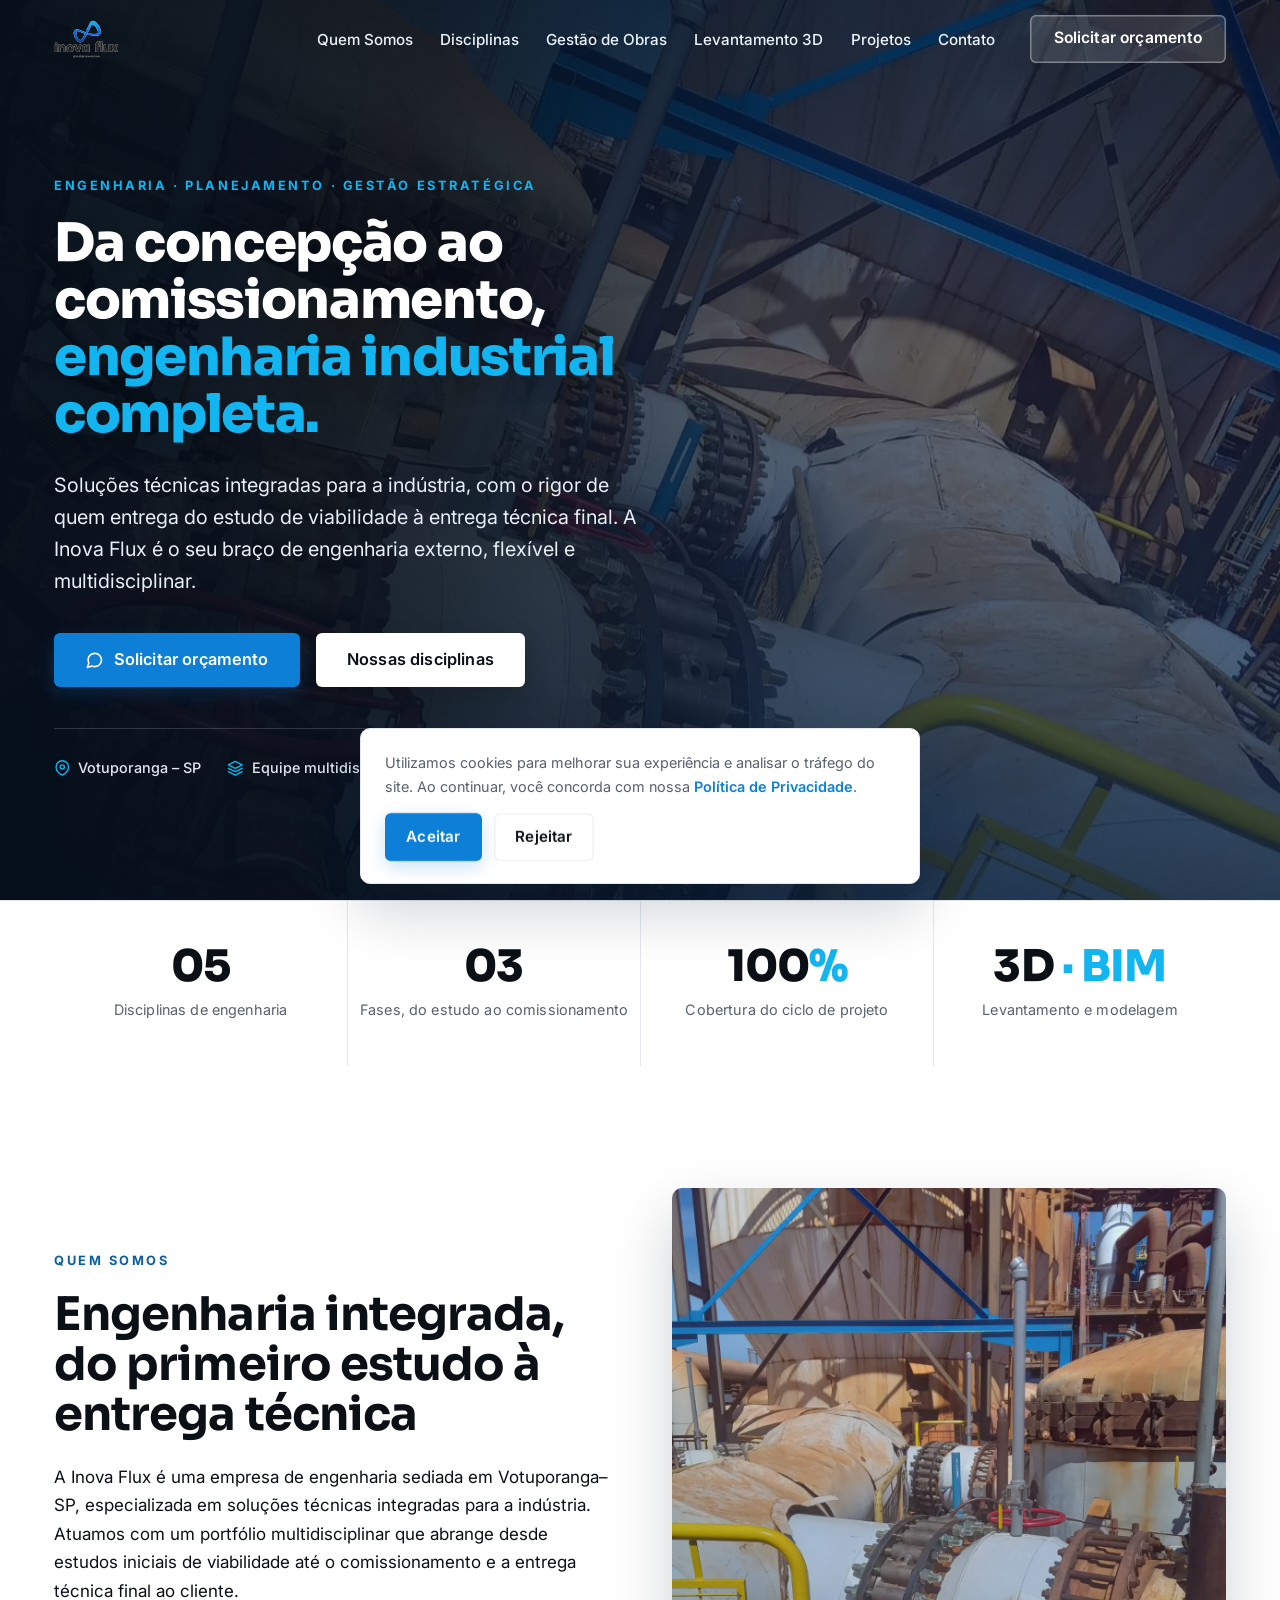
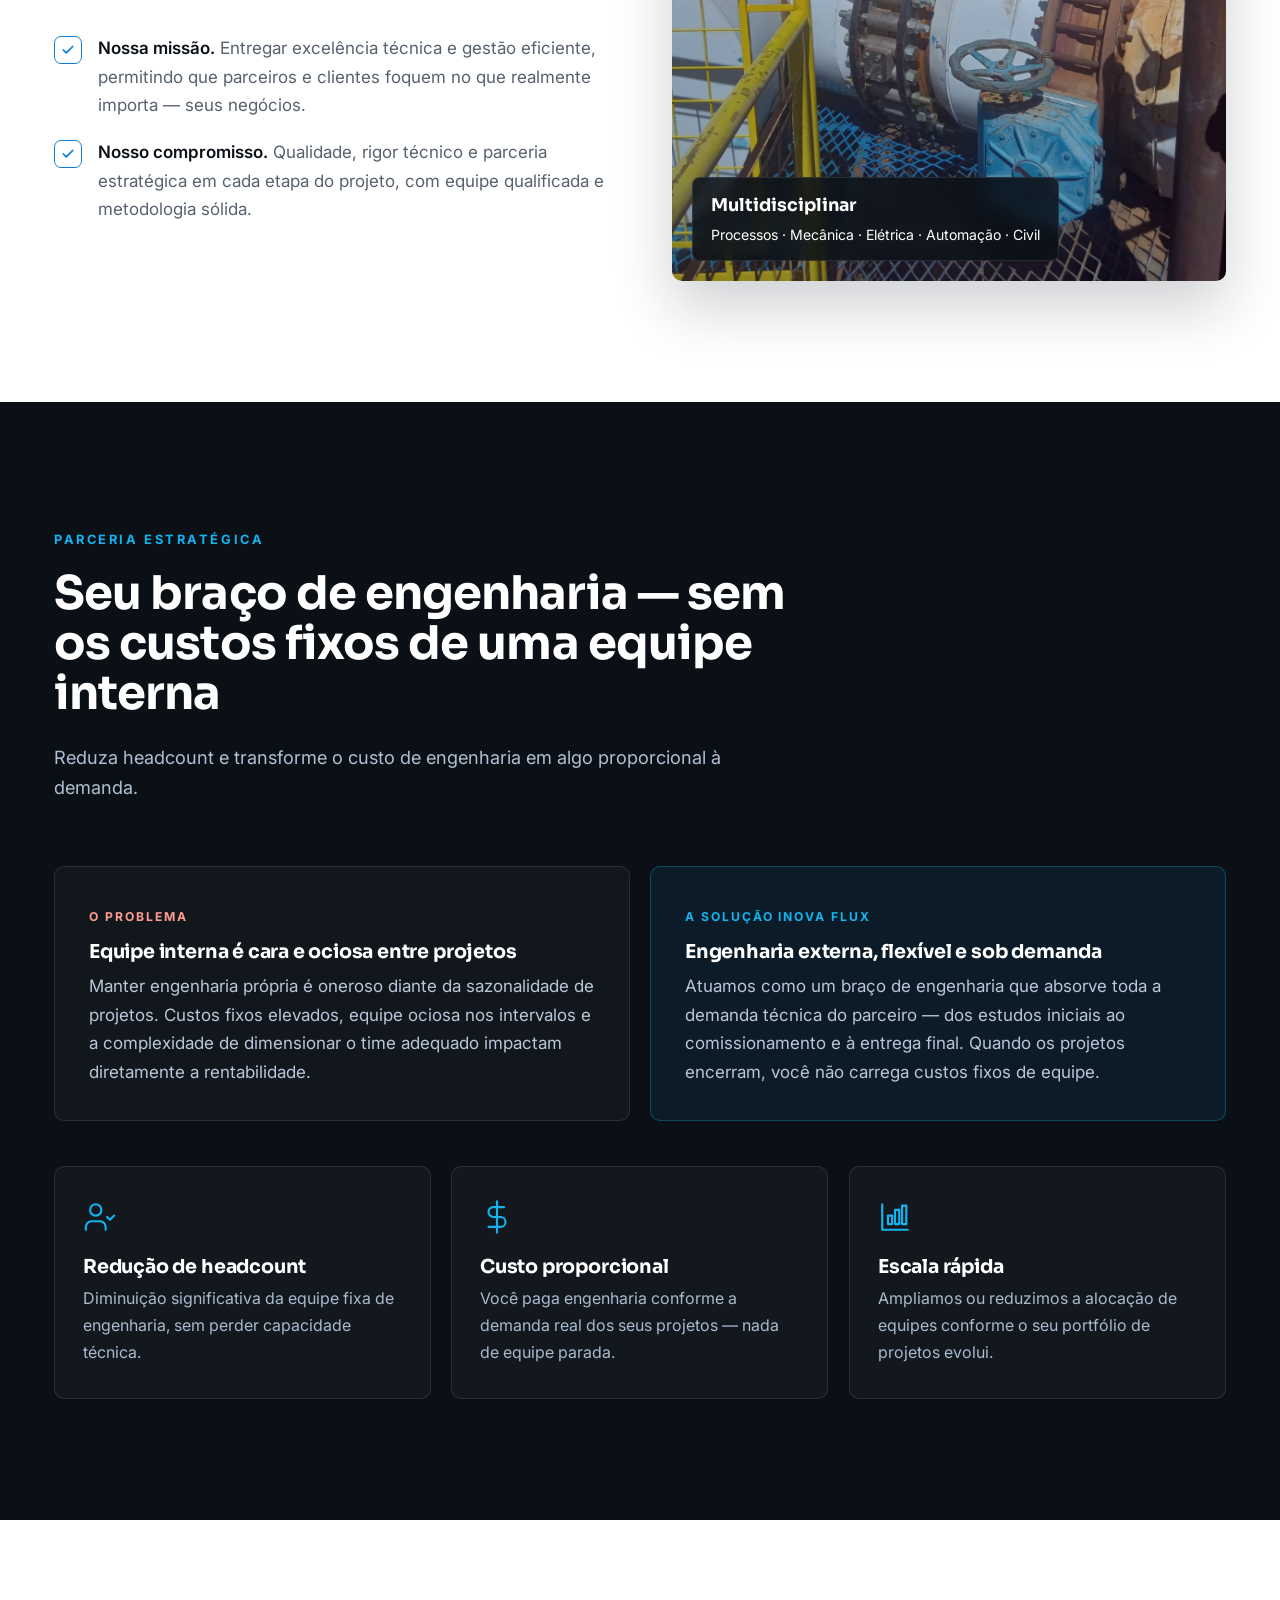
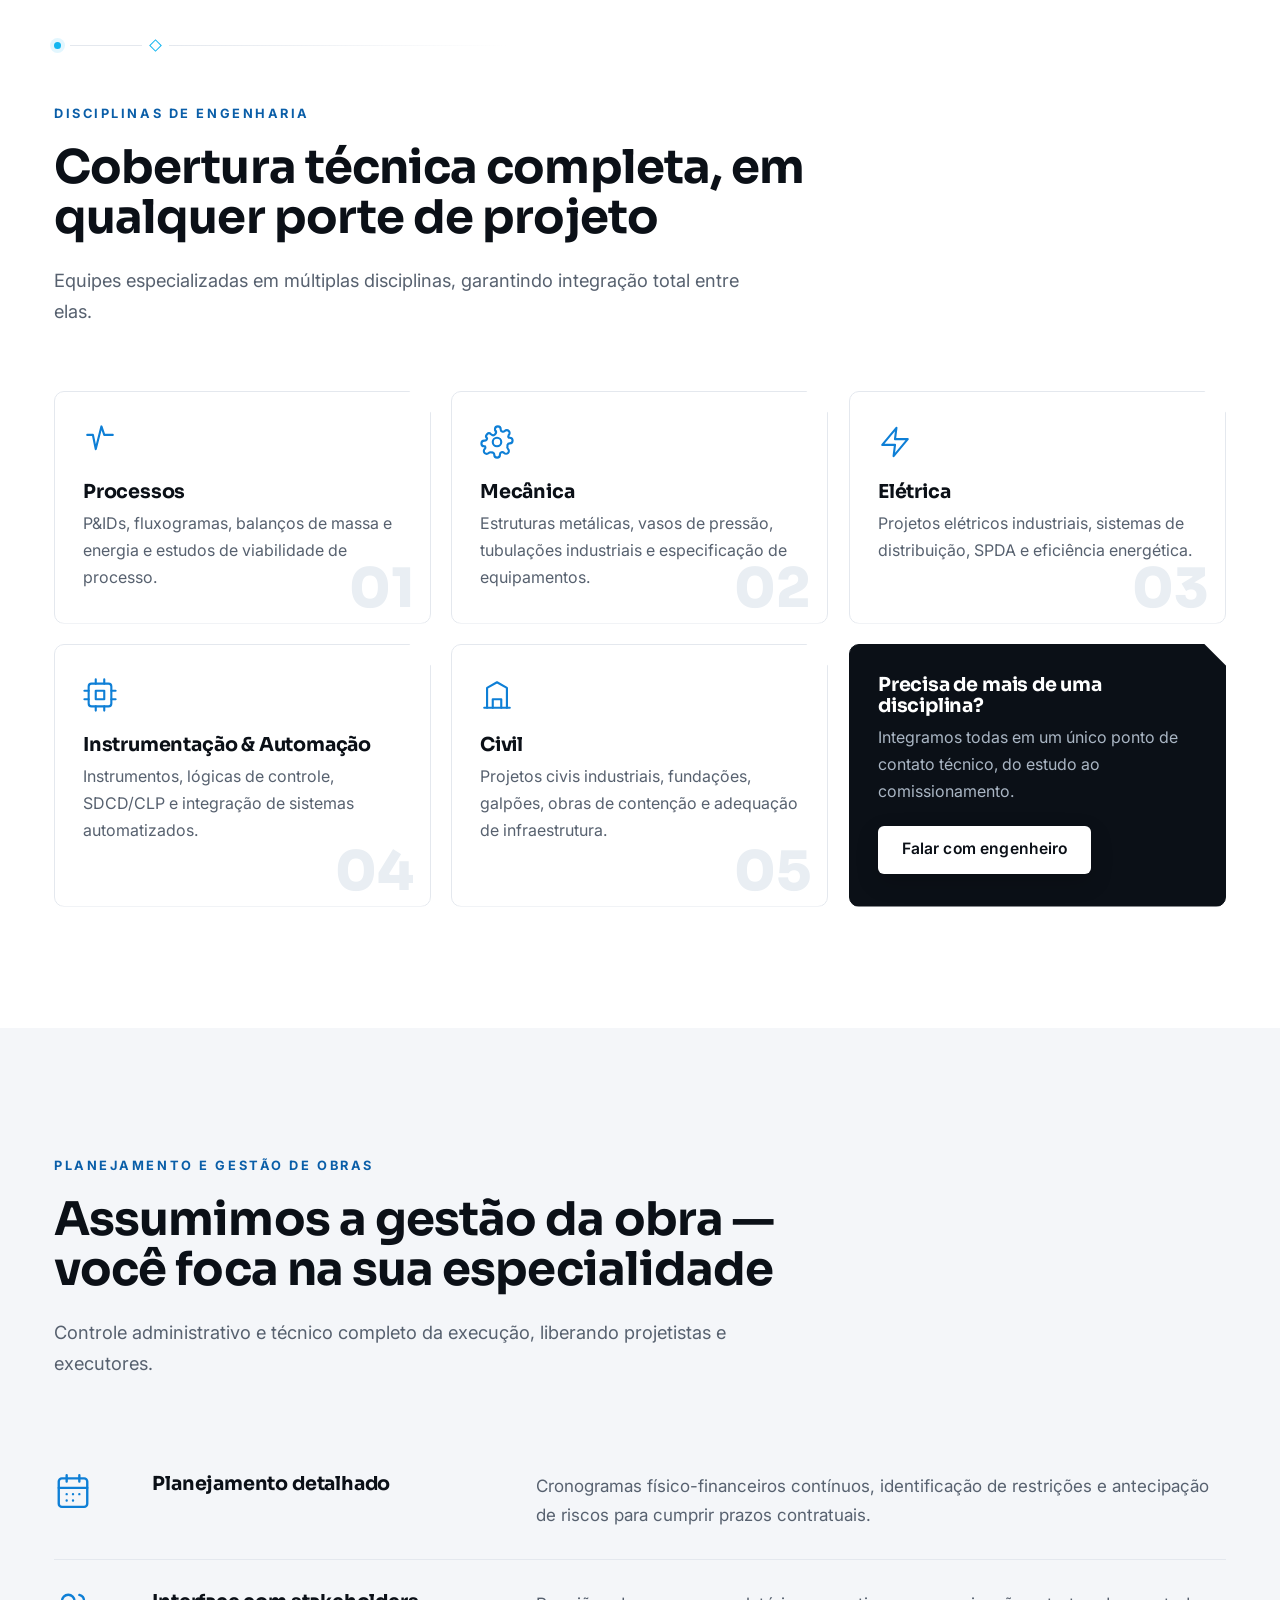
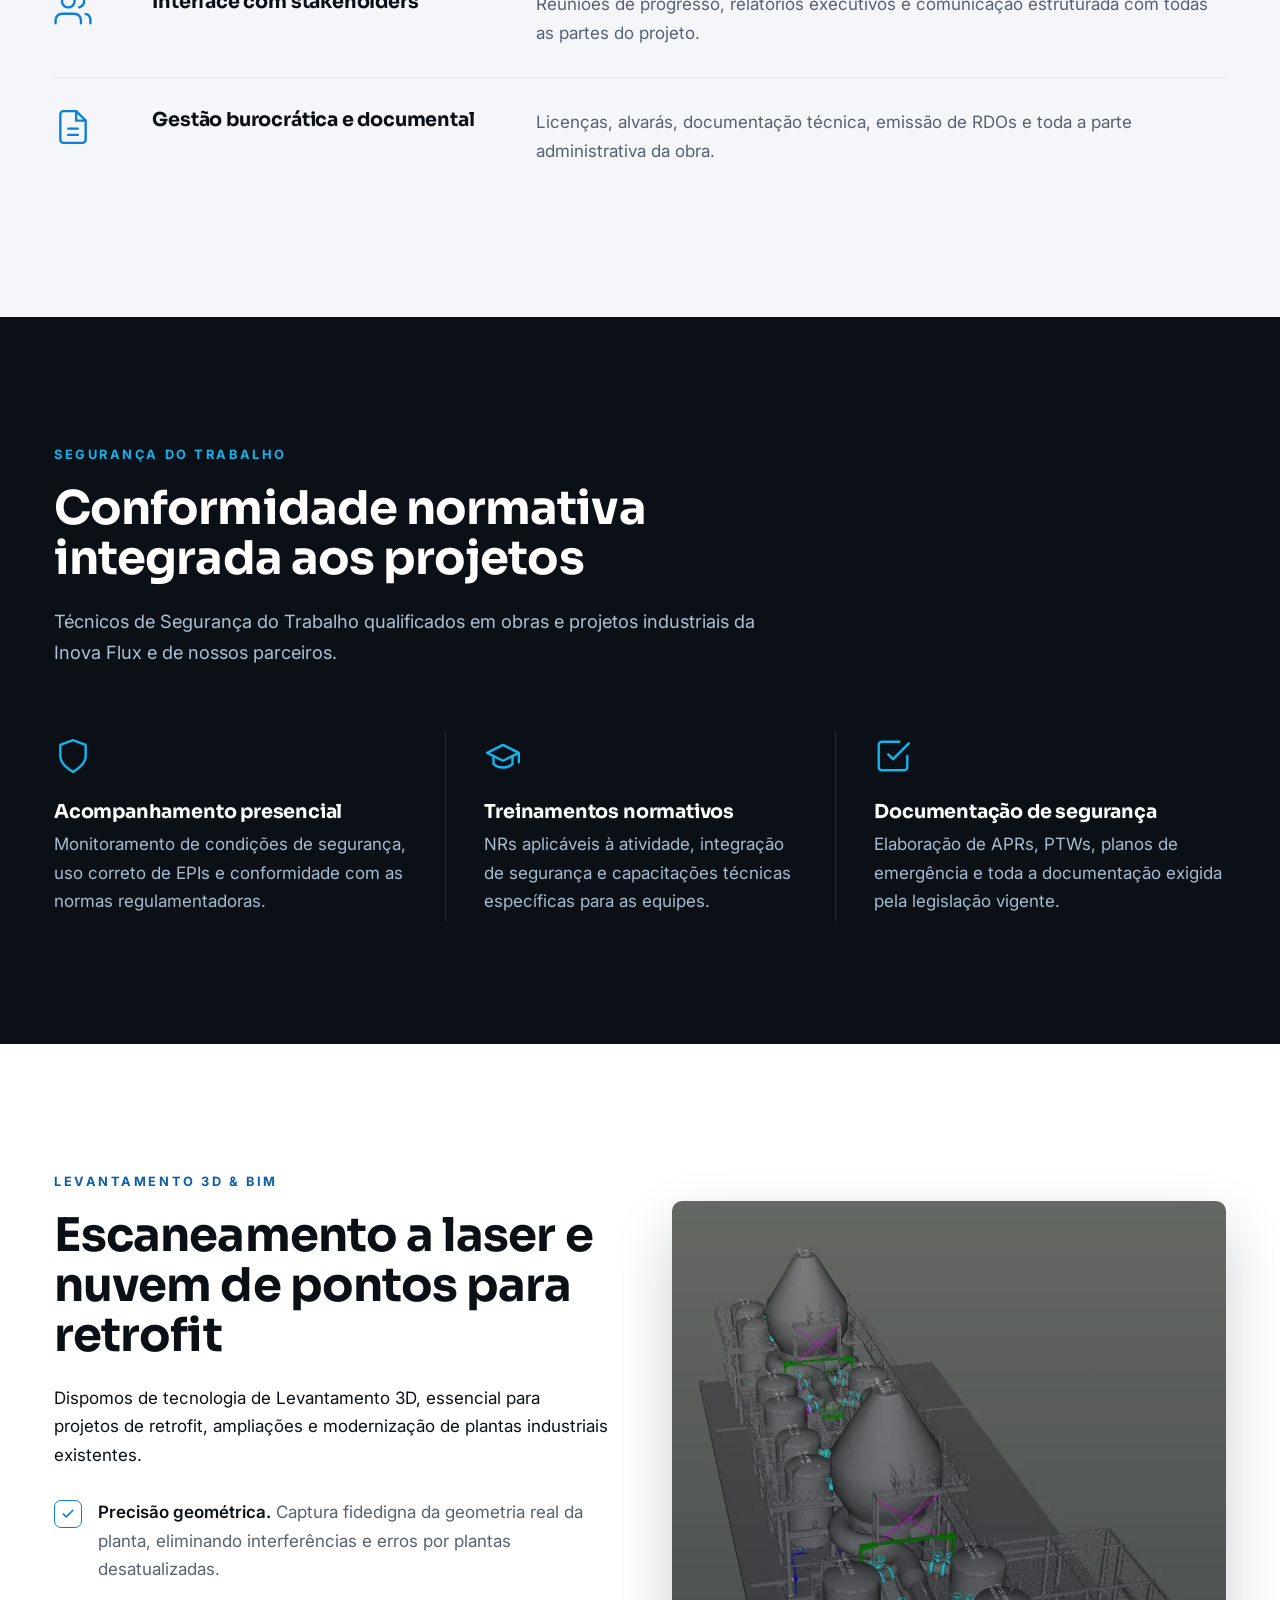
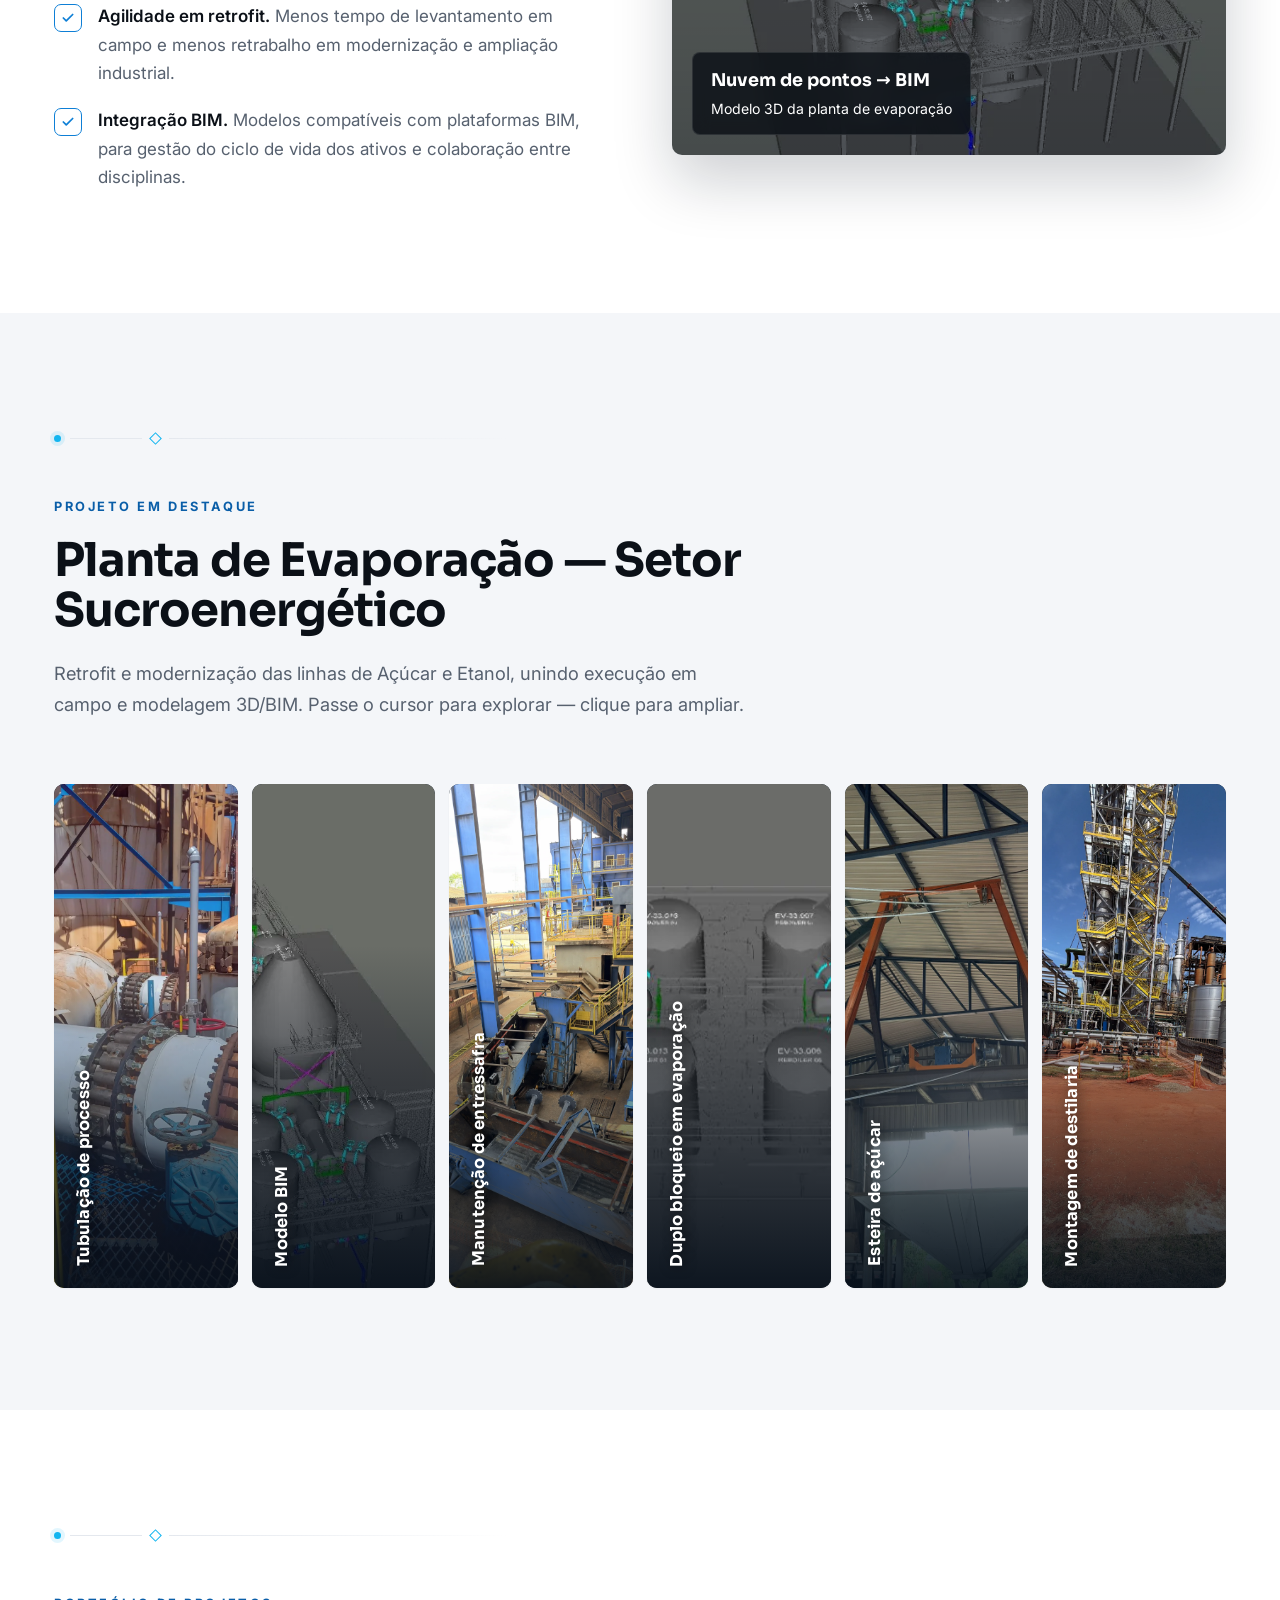
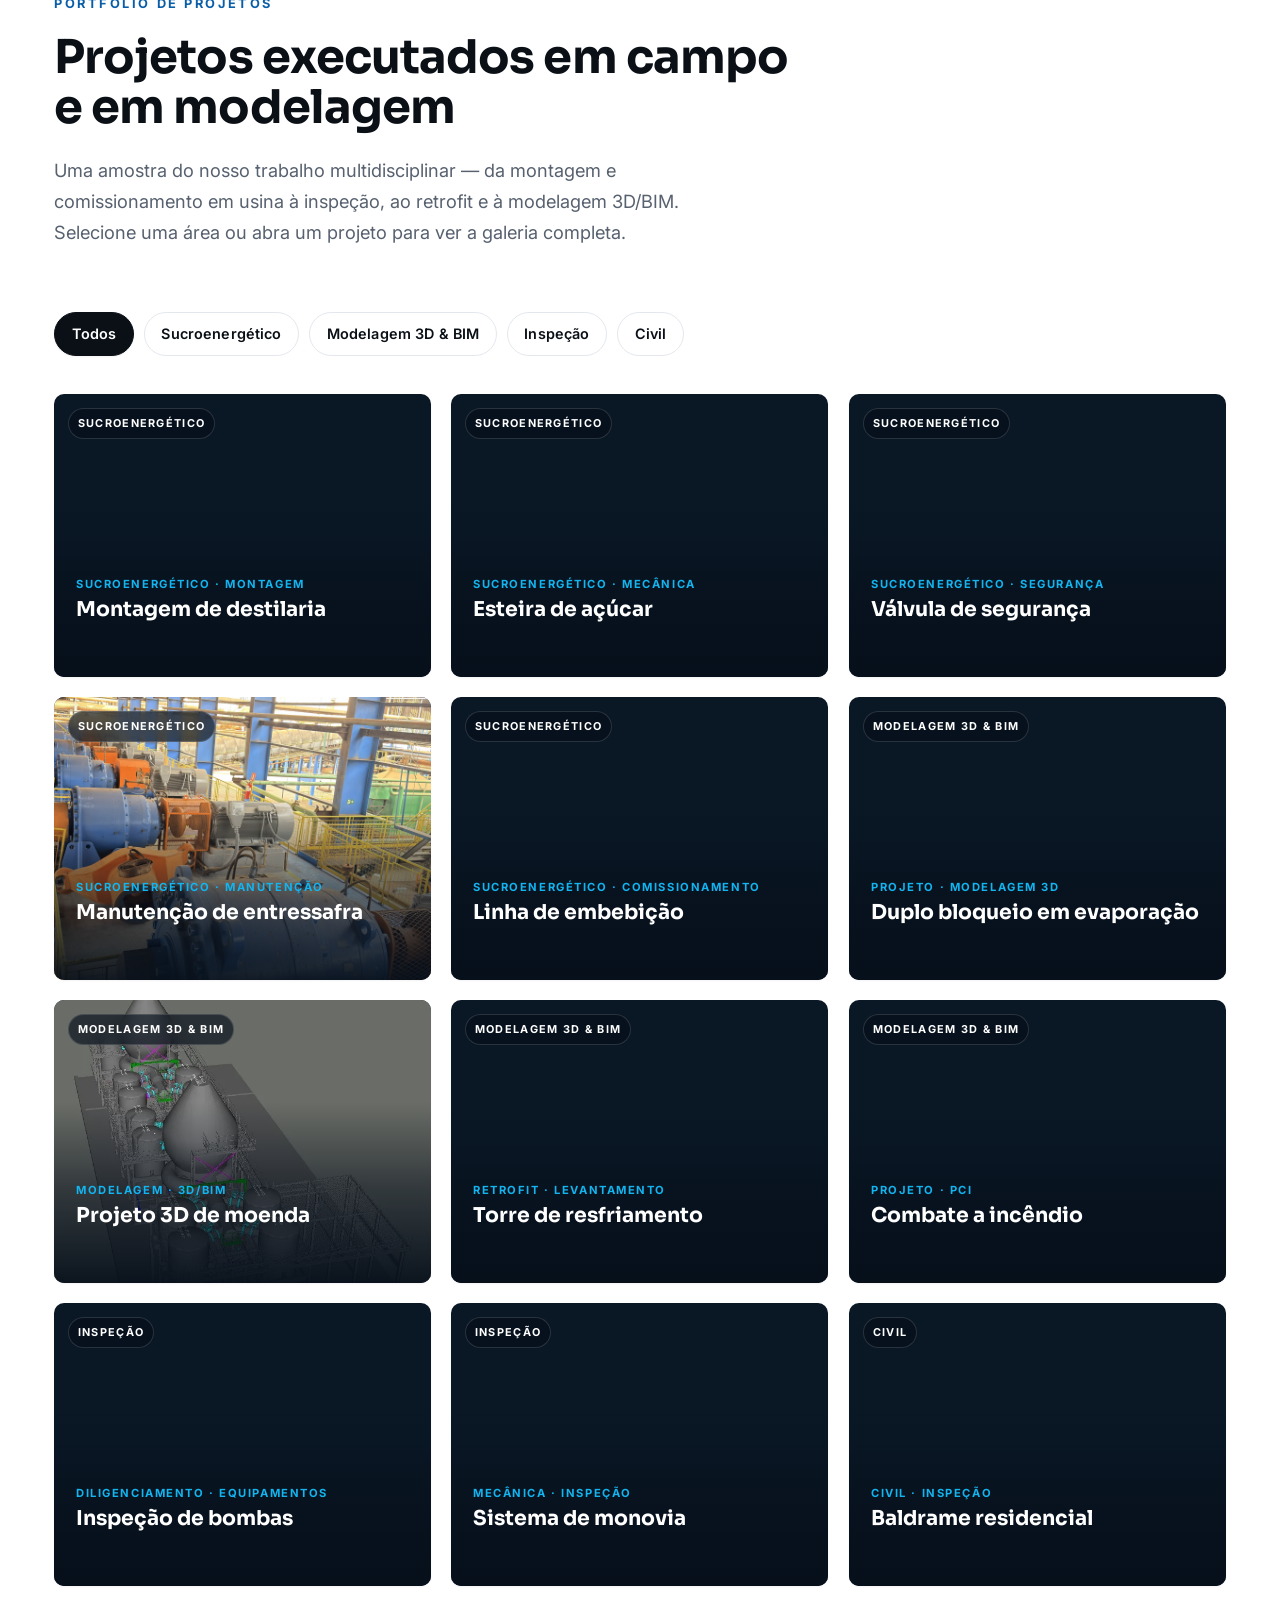
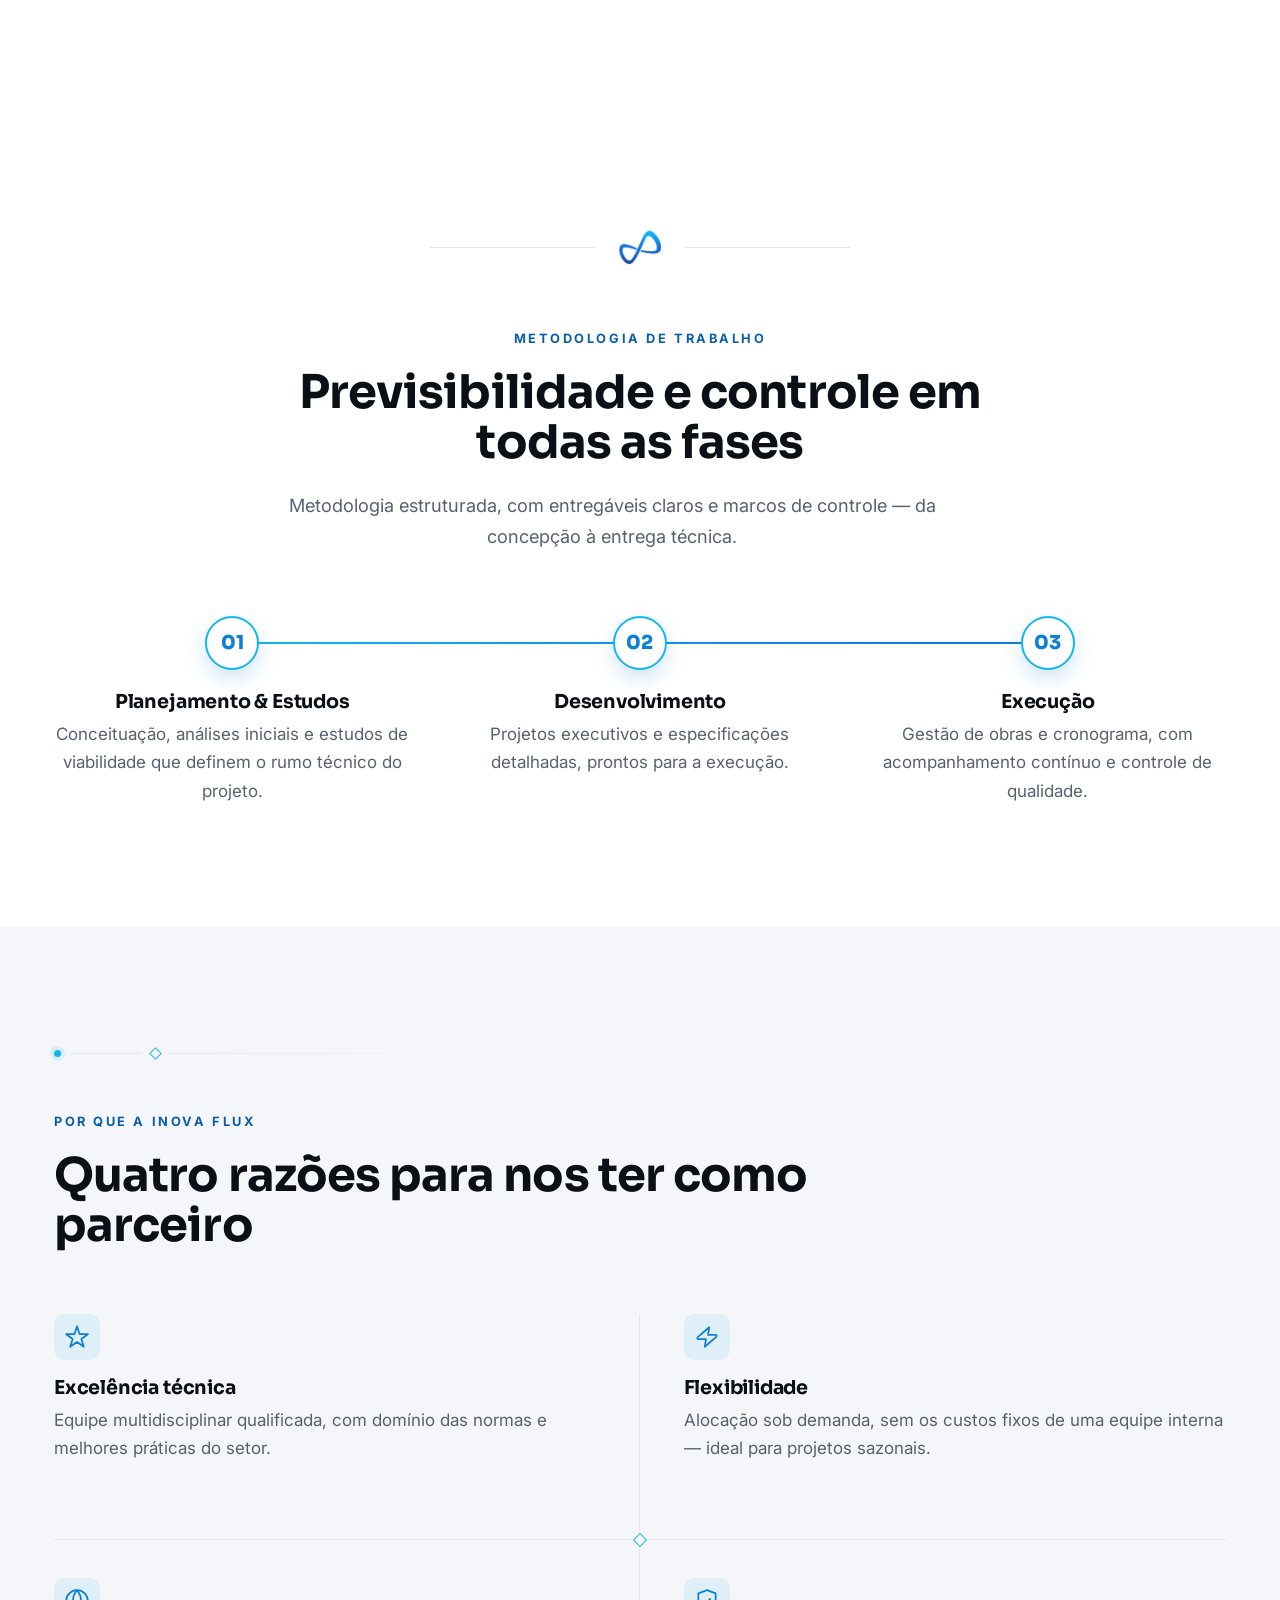
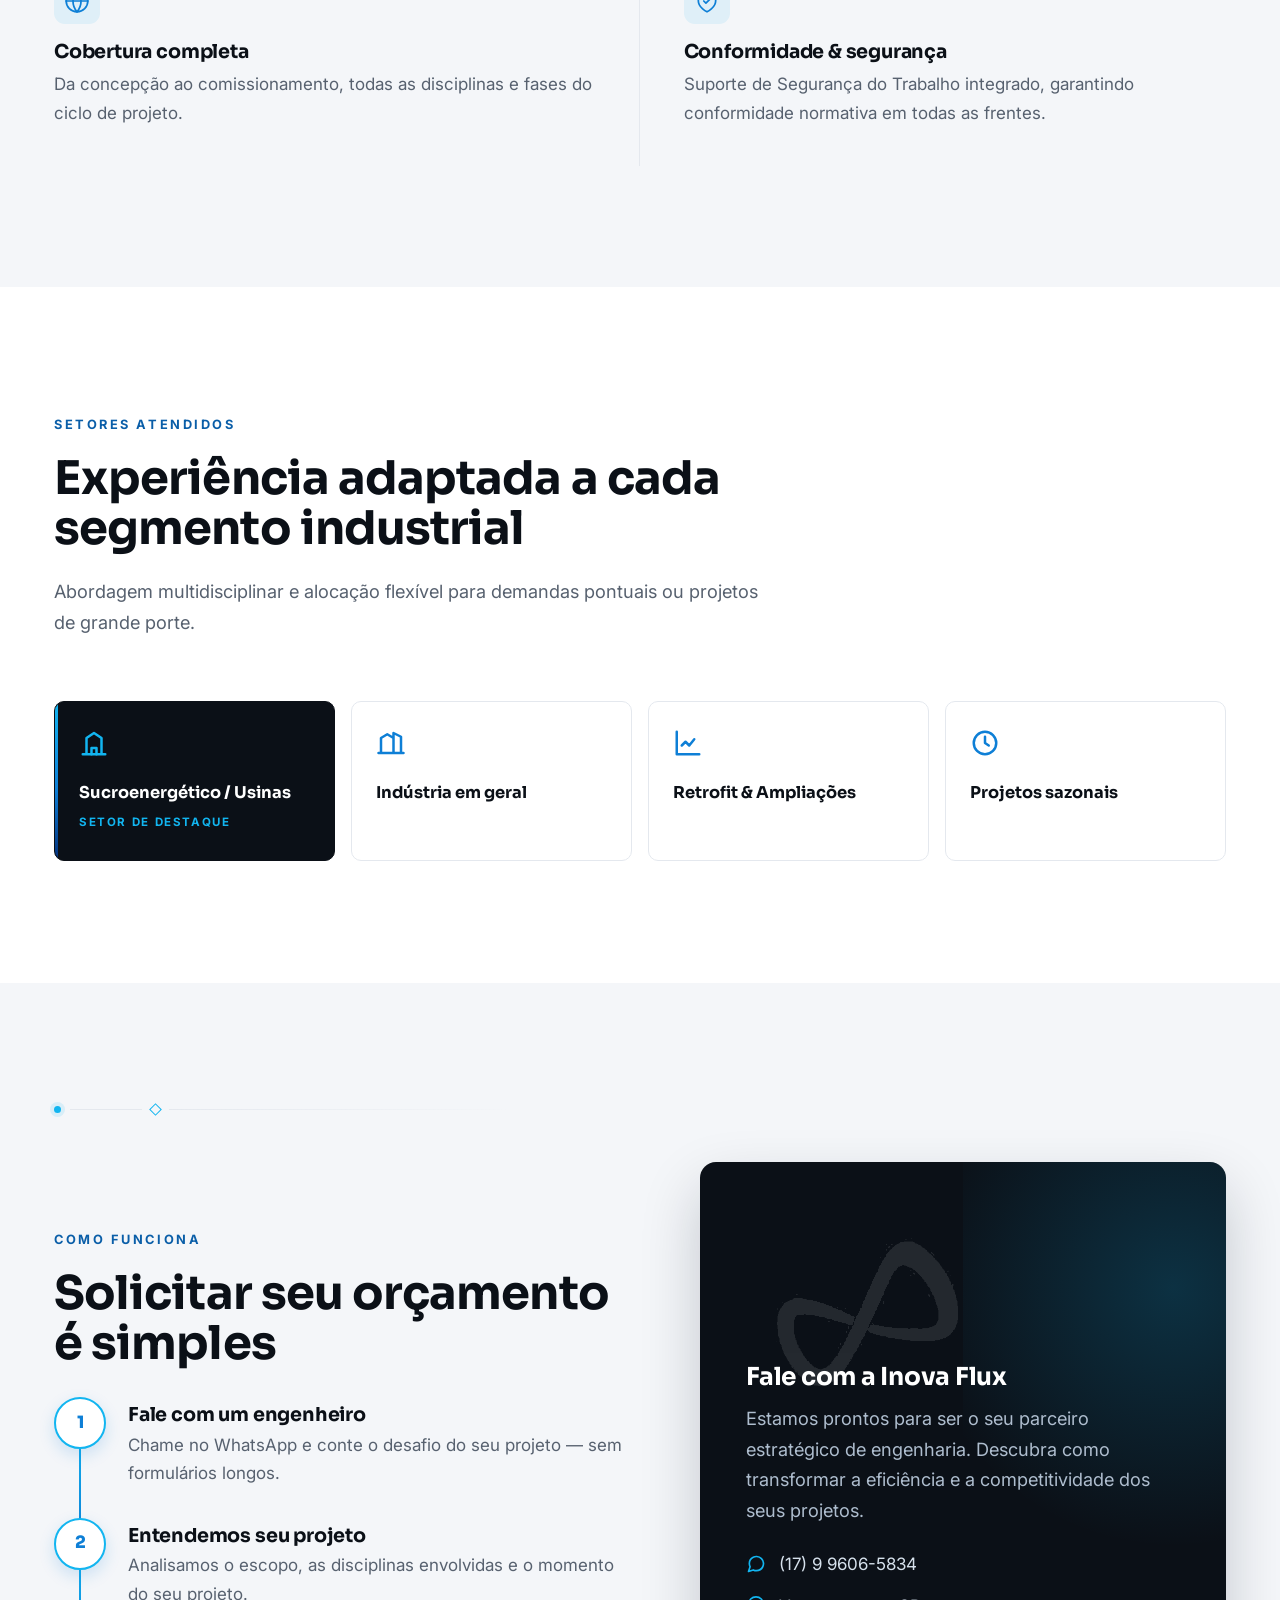
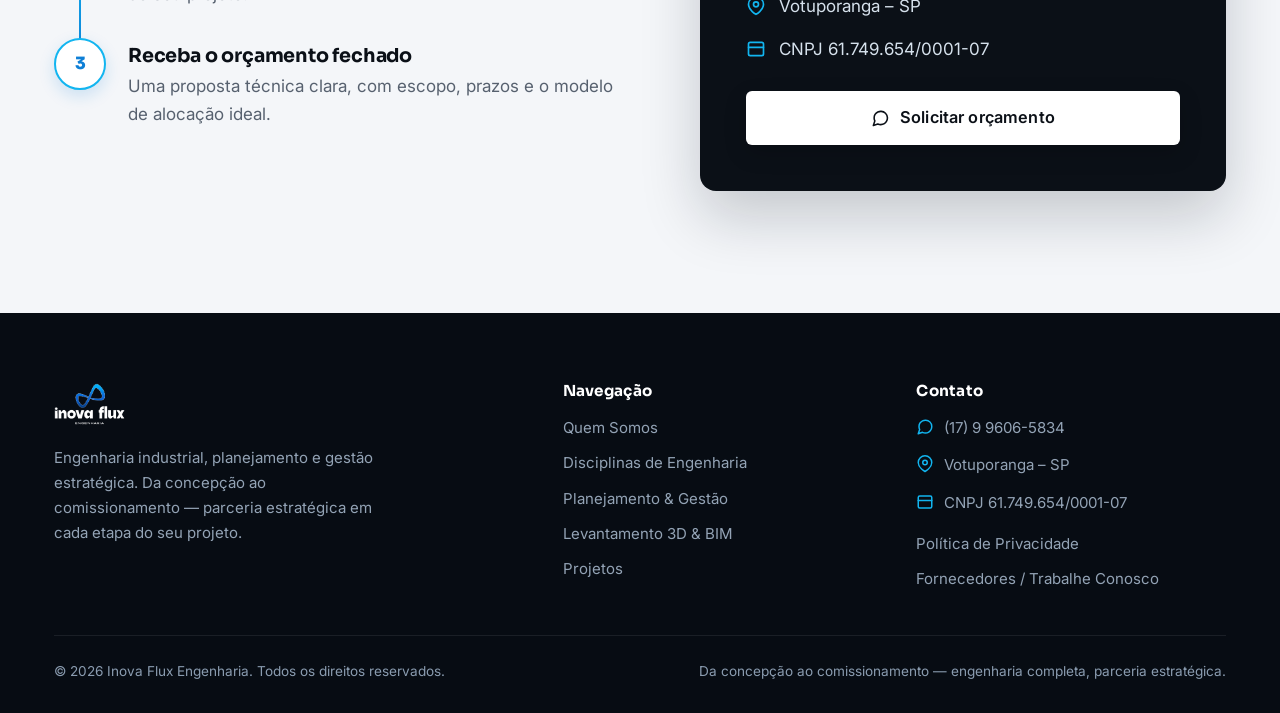
==== Site/index.html @ 40f1095f "Merge branch 'main' into feature/lp-sucesso-em-vendas" ====
<!DOCTYPE html>
<html lang="pt-BR">
<head>
<meta charset="UTF-8">
<meta name="viewport" content="width=device-width, initial-scale=1">

<!-- BuildV: GTM -->
<!-- Google Tag Manager -->
<script>(function(w,d,s,l,i){w[l]=w[l]||[];w[l].push({'gtm.start':
new Date().getTime(),event:'gtm.js'});var f=d.getElementsByTagName(s)[0],
j=d.createElement(s),dl=l!='dataLayer'?'&l='+l:'';j.async=true;j.src=
'https://www.googletagmanager.com/gtm.js?id='+i+dl;f.parentNode.insertBefore(j,f);
})(window,document,'script','dataLayer','GTM-KP6CF49C');</script>
<!-- End Google Tag Manager -->
<!-- /BuildV: GTM -->
<title>Inova Flux Engenharia — Engenharia industrial, planejamento e gestão | Votuporanga-SP</title>
<meta name="description" content="Soluções completas em engenharia industrial — da concepção ao comissionamento. Processos, mecânica, elétrica, automação, civil, planejamento e gestão de obras, segurança do trabalho e levantamento 3D/BIM. Votuporanga-SP.">
<meta name="theme-color" content="#04213F">
<meta property="og:type" content="website">
<meta property="og:title" content="Inova Flux Engenharia — engenharia industrial completa">
<meta property="og:description" content="Da concepção ao comissionamento: engenharia, planejamento e gestão estratégica para a indústria.">
<meta property="og:image" content="assets/img/portfolio/obra-03.webp">
<link rel="icon" type="image/png" href="favicon.png">
<link rel="preconnect" href="https://fonts.googleapis.com">
<link rel="preconnect" href="https://fonts.gstatic.com" crossorigin>
<link href="https://fonts.googleapis.com/css2?family=Sora:wght@500;600;700;800&family=Inter:wght@400;500;600&display=swap" rel="stylesheet">
<link rel="stylesheet" href="css/styles.css">
<script>
  document.documentElement.classList.add('js');
  /* rede de segurança: garante a entrada do hero mesmo se o app.js não carregar */
  setTimeout(function(){
    var h=document.querySelector('.hero'); if(h) h.classList.add('reveal-in');
  }, 2500);
</script>

<!-- MERLIN -->
<script src='https://scripts.gomerlin.com.br/merlin.js'></script>
<script>
  Merlin.Popup.initFromSource("5919b336-dd4a-4b05-9ff0-1183dc526f3d");

  function waitForElm(selector) {
    return new Promise(function(resolve) {
      if (document.querySelector(selector)) {
        return resolve(document.querySelector(selector));
      }
      var observer = new MutationObserver(function() {
        if (document.querySelector(selector)) {
          resolve(document.querySelector(selector));
          observer.disconnect();
        }
      });
      observer.observe(document.documentElement, { childList: true, subtree: true });
    });
  }

  waitForElm('.merlin-button').then(function() {
    for (var i = 1; i <= 15; i++) {
      var el = document.getElementById('cta-merlin' + i);
      if (el) {
        el.addEventListener('click', function(e) {
          e.preventDefault();
          document.querySelector('.merlin-button').click();
        });
      }
    }
  });
</script>
</head>
<body>
<!-- BuildV: GTM (noscript) -->
<noscript><iframe src="https://www.googletagmanager.com/ns.html?id=GTM-KP6CF49C"
height="0" width="0" style="display:none;visibility:hidden"></iframe></noscript>
<!-- /BuildV: GTM (noscript) -->

<!-- ============ HEADER ============ -->
<header class="header" id="header">
  <div class="container header-inner">
    <a href="#inicio" class="brand" aria-label="Inova Flux Engenharia — início">
      <img class="logo-white" src="assets/logos/logo-white.png" alt="Inova Flux Engenharia">
      <img class="logo-color" src="assets/logos/logo-color.png" alt="Inova Flux Engenharia">
    </a>

    <nav class="nav mobile" id="nav" aria-label="Navegação principal">
      <ul class="nav-links">
        <li><a href="#quem-somos">Quem Somos</a></li>
        <li><a href="#disciplinas">Disciplinas</a></li>
        <li><a href="#planejamento">Gestão de Obras</a></li>
        <li><a href="#bim">Levantamento 3D</a></li>
        <li><a href="#portfolio">Projetos</a></li>
        <li><a href="#contato">Contato</a></li>
      </ul>
      <a id="cta-merlin1" class="btn nav-cta js-wa" data-wa-btn="orcamento" href="https://wa.me/5517996065834" target="_blank" rel="noopener">Solicitar orçamento</a>
    </nav>

    <button class="burger" id="burger" aria-label="Abrir menu" aria-expanded="false" aria-controls="nav">
      <span></span><span></span><span></span>
    </button>
  </div>
</header>
<div class="nav-scrim" id="navScrim" aria-hidden="true"></div>

<main>

<!-- ============ HERO ============ -->
<section class="hero" id="inicio">
  <div class="hero-bg"><img src="assets/img/portfolio/obra-03.webp" alt="Planta industrial — tubulações de processo e estruturas metálicas"></div>
  <div class="container">
   <div class="hero-inner">
    <span class="eyebrow">Engenharia · Planejamento · Gestão Estratégica</span>
    <h1>Da concepção ao comissionamento, <span class="accent">engenharia industrial completa.</span></h1>
    <p class="hero-sub">Soluções técnicas integradas para a indústria, com o rigor de quem entrega do estudo de viabilidade à entrega técnica final. A Inova Flux é o seu braço de engenharia externo, flexível e multidisciplinar.</p>
    <div class="hero-actions">
      <a id="cta-merlin2" class="btn btn--lg js-wa" data-wa-btn="orcamento" href="https://wa.me/5517996065834" target="_blank" rel="noopener">
        <svg viewBox="0 0 24 24" fill="none" stroke="currentColor" stroke-width="2" stroke-linecap="round" stroke-linejoin="round"><path d="M21 11.5a8.38 8.38 0 0 1-.9 3.8 8.5 8.5 0 0 1-7.6 4.7 8.38 8.38 0 0 1-3.8-.9L3 21l1.9-5.7a8.38 8.38 0 0 1-.9-3.8 8.5 8.5 0 0 1 4.7-7.6 8.38 8.38 0 0 1 3.8-.9h.5a8.48 8.48 0 0 1 8 8v.5z"/></svg>
        Solicitar orçamento
      </a>
      <a class="btn btn--light btn--lg" href="#disciplinas">Nossas disciplinas</a>
    </div>
    <div class="hero-chips">
      <span class="hero-chip"><svg viewBox="0 0 24 24" fill="none" stroke="currentColor" stroke-width="2" stroke-linecap="round" stroke-linejoin="round"><path d="M21 10c0 7-9 12-9 12s-9-5-9-12a9 9 0 0 1 18 0z"/><circle cx="12" cy="10" r="3"/></svg>Votuporanga – SP</span>
      <span class="hero-chip"><svg viewBox="0 0 24 24" fill="none" stroke="currentColor" stroke-width="2" stroke-linecap="round" stroke-linejoin="round"><path d="M12 2 2 7l10 5 10-5-10-5z"/><path d="m2 17 10 5 10-5M2 12l10 5 10-5"/></svg>Equipe multidisciplinar</span>
      <span class="hero-chip"><svg viewBox="0 0 24 24" fill="none" stroke="currentColor" stroke-width="2" stroke-linecap="round" stroke-linejoin="round"><path d="M3 3v18h18"/><path d="m19 9-5 5-4-4-3 3"/></svg>Alocação sob demanda</span>
    </div>
   </div>
  </div>
</section>

<!-- ============ STATS ============ -->
<section class="stats" aria-label="Destaques da Inova Flux">
  <div class="container">
    <div class="stats-grid">
      <div class="stat" data-reveal><div class="stat-num">05</div><div class="stat-label">Disciplinas de engenharia</div></div>
      <div class="stat d1" data-reveal><div class="stat-num">03</div><div class="stat-label">Fases, do estudo ao comissionamento</div></div>
      <div class="stat d2" data-reveal><div class="stat-num">100<span class="u">%</span></div><div class="stat-label">Cobertura do ciclo de projeto</div></div>
      <div class="stat d3" data-reveal><div class="stat-num">3D<span class="u"> · BIM</span></div><div class="stat-label">Levantamento e modelagem</div></div>
    </div>
  </div>
</section>

<!-- ============ QUEM SOMOS ============ -->
<section class="section" id="quem-somos">
  <div class="container">
    <div class="split">
      <div class="split-text" data-reveal>
        <span class="eyebrow">Quem Somos</span>
        <h2>Engenharia integrada, do primeiro estudo à entrega técnica</h2>
        <p>A Inova Flux é uma empresa de engenharia sediada em Votuporanga–SP, especializada em soluções técnicas integradas para a indústria. Atuamos com um portfólio multidisciplinar que abrange desde estudos iniciais de viabilidade até o comissionamento e a entrega técnica final ao cliente.</p>
        <ul class="stack-list">
          <li><span class="tick"><svg viewBox="0 0 24 24" fill="none" stroke="currentColor" stroke-width="3" stroke-linecap="round" stroke-linejoin="round"><path d="M20 6 9 17l-5-5"/></svg></span><span><b>Nossa missão.</b> Entregar excelência técnica e gestão eficiente, permitindo que parceiros e clientes foquem no que realmente importa — seus negócios.</span></li>
          <li><span class="tick"><svg viewBox="0 0 24 24" fill="none" stroke="currentColor" stroke-width="3" stroke-linecap="round" stroke-linejoin="round"><path d="M20 6 9 17l-5-5"/></svg></span><span><b>Nosso compromisso.</b> Qualidade, rigor técnico e parceria estratégica em cada etapa do projeto, com equipe qualificada e metodologia sólida.</span></li>
        </ul>
      </div>
      <div class="split-media" data-reveal>
        <img src="assets/img/portfolio/obra-01.webp" alt="Tubulações de processo e conexões flangeadas em planta industrial">
        <div class="badge"><strong>Multidisciplinar</strong>Processos · Mecânica · Elétrica · Automação · Civil</div>
      </div>
    </div>
  </div>
</section>

<!-- ============ PARCERIA ESTRATÉGICA ============ -->
<section class="section section--dark" id="parceria">
  <div class="container">
    <div class="sec-head" data-reveal>
      <span class="eyebrow">Parceria Estratégica</span>
      <h2>Seu braço de engenharia — sem os custos fixos de uma equipe interna</h2>
      <p class="lead">Reduza headcount e transforme o custo de engenharia em algo proporcional à demanda.</p>
    </div>
    <div class="ps-grid">
      <div class="ps-card prob" data-reveal>
        <span class="tag">O Problema</span>
        <h3>Equipe interna é cara e ociosa entre projetos</h3>
        <p>Manter engenharia própria é oneroso diante da sazonalidade de projetos. Custos fixos elevados, equipe ociosa nos intervalos e a complexidade de dimensionar o time adequado impactam diretamente a rentabilidade.</p>
      </div>
      <div class="ps-card sol" data-reveal>
        <span class="tag">A Solução Inova Flux</span>
        <h3>Engenharia externa, flexível e sob demanda</h3>
        <p>Atuamos como um braço de engenharia que absorve toda a demanda técnica do parceiro — dos estudos iniciais ao comissionamento e à entrega final. Quando os projetos encerram, você não carrega custos fixos de equipe.</p>
      </div>
    </div>
    <div class="grid grid-3">
      <div class="card" data-reveal>
        <div class="icon"><svg viewBox="0 0 24 24" fill="none" stroke="currentColor" stroke-linecap="round" stroke-linejoin="round"><path d="M16 21v-2a4 4 0 0 0-4-4H6a4 4 0 0 0-4 4v2"/><circle cx="9" cy="7" r="4"/><path d="m22 11-3 3-2-2"/></svg></div>
        <h3>Redução de headcount</h3>
        <p>Diminuição significativa da equipe fixa de engenharia, sem perder capacidade técnica.</p>
      </div>
      <div class="card" data-reveal>
        <div class="icon"><svg viewBox="0 0 24 24" fill="none" stroke="currentColor" stroke-linecap="round" stroke-linejoin="round"><path d="M12 1v22"/><path d="M17 5H9.5a3.5 3.5 0 0 0 0 7h5a3.5 3.5 0 0 1 0 7H6"/></svg></div>
        <h3>Custo proporcional</h3>
        <p>Você paga engenharia conforme a demanda real dos seus projetos — nada de equipe parada.</p>
      </div>
      <div class="card" data-reveal>
        <div class="icon"><svg viewBox="0 0 24 24" fill="none" stroke="currentColor" stroke-linecap="round" stroke-linejoin="round"><path d="M3 3v18h18"/><rect x="7" y="11" width="3" height="6"/><rect x="12" y="7" width="3" height="10"/><rect x="17" y="4" width="3" height="13"/></svg></div>
        <h3>Escala rápida</h3>
        <p>Ampliamos ou reduzimos a alocação de equipes conforme o seu portfólio de projetos evolui.</p>
      </div>
    </div>
  </div>
</section>

<!-- ============ DISCIPLINAS ============ -->
<section class="section" id="disciplinas">
  <div class="container">
    <div class="flow-divider" aria-hidden="true" data-reveal>
      <span class="fd-dot"></span><span class="fd-seg"></span><span class="fd-node"></span><span class="fd-flow"></span>
    </div>
    <div class="sec-head" data-reveal>
      <span class="eyebrow">Disciplinas de Engenharia</span>
      <h2>Cobertura técnica completa, em qualquer porte de projeto</h2>
      <p class="lead">Equipes especializadas em múltiplas disciplinas, garantindo integração total entre elas.</p>
    </div>
    <div class="grid grid-3">
      <div class="card" data-reveal>
        <div class="icon"><svg viewBox="0 0 24 24" fill="none" stroke="currentColor" stroke-linecap="round" stroke-linejoin="round"><path d="M3 7h4l2 10 4-16 2 6h6"/></svg></div>
        <span class="num-ghost">01</span>
        <h3>Processos</h3>
        <p>P&IDs, fluxogramas, balanços de massa e energia e estudos de viabilidade de processo.</p>
      </div>
      <div class="card" data-reveal>
        <div class="icon"><svg viewBox="0 0 24 24" fill="none" stroke="currentColor" stroke-linecap="round" stroke-linejoin="round"><circle cx="12" cy="12" r="3"/><path d="M19.4 15a1.65 1.65 0 0 0 .33 1.82l.06.06a2 2 0 1 1-2.83 2.83l-.06-.06a1.65 1.65 0 0 0-2.82 1.17V21a2 2 0 1 1-4 0v-.09A1.65 1.65 0 0 0 8 19.4a1.65 1.65 0 0 0-1.82.33l-.06.06a2 2 0 1 1-2.83-2.83l.06-.06A1.65 1.65 0 0 0 3.6 15H3a2 2 0 1 1 0-4h.09A1.65 1.65 0 0 0 5 9.4l-.06-.06a2 2 0 1 1 2.83-2.83l.06.06A1.65 1.65 0 0 0 10.6 3.6V3a2 2 0 1 1 4 0v.09a1.65 1.65 0 0 0 2.82 1.17l.06-.06a2 2 0 1 1 2.83 2.83l-.06.06A1.65 1.65 0 0 0 20.4 9h.6a2 2 0 1 1 0 4h-.09a1.65 1.65 0 0 0-1.51 1z"/></svg></div>
        <span class="num-ghost">02</span>
        <h3>Mecânica</h3>
        <p>Estruturas metálicas, vasos de pressão, tubulações industriais e especificação de equipamentos.</p>
      </div>
      <div class="card" data-reveal>
        <div class="icon"><svg viewBox="0 0 24 24" fill="none" stroke="currentColor" stroke-linecap="round" stroke-linejoin="round"><path d="M13 2 3 14h9l-1 8 10-12h-9l1-8z"/></svg></div>
        <span class="num-ghost">03</span>
        <h3>Elétrica</h3>
        <p>Projetos elétricos industriais, sistemas de distribuição, SPDA e eficiência energética.</p>
      </div>
      <div class="card" data-reveal>
        <div class="icon"><svg viewBox="0 0 24 24" fill="none" stroke="currentColor" stroke-linecap="round" stroke-linejoin="round"><rect x="4" y="4" width="16" height="16" rx="2"/><path d="M9 9h6v6H9z"/><path d="M9 1v3M15 1v3M9 20v3M15 20v3M1 9h3M1 15h3M20 9h3M20 15h3"/></svg></div>
        <span class="num-ghost">04</span>
        <h3>Instrumentação & Automação</h3>
        <p>Instrumentos, lógicas de controle, SDCD/CLP e integração de sistemas automatizados.</p>
      </div>
      <div class="card" data-reveal>
        <div class="icon"><svg viewBox="0 0 24 24" fill="none" stroke="currentColor" stroke-linecap="round" stroke-linejoin="round"><path d="M3 21h18"/><path d="M5 21V7l7-4 7 4v14"/><path d="M9 21v-6h6v6"/></svg></div>
        <span class="num-ghost">05</span>
        <h3>Civil</h3>
        <p>Projetos civis industriais, fundações, galpões, obras de contenção e adequação de infraestrutura.</p>
      </div>
      <div class="card card--cta" data-reveal>
        <h3 style="margin-bottom:.5rem">Precisa de mais de uma disciplina?</h3>
        <p style="margin-bottom:1.3rem">Integramos todas em um único ponto de contato técnico, do estudo ao comissionamento.</p>
        <a id="cta-merlin3" class="btn btn--light js-wa" data-wa-btn="disciplinas" href="https://wa.me/5517996065834" target="_blank" rel="noopener" style="align-self:flex-start">Falar com engenheiro</a>
      </div>
    </div>
  </div>
</section>

<!-- ============ PLANEJAMENTO E GESTÃO DE OBRAS ============ -->
<section class="section section--surface" id="planejamento">
  <div class="container">
    <div class="sec-head" data-reveal>
      <span class="eyebrow">Planejamento e Gestão de Obras</span>
      <h2>Assumimos a gestão da obra — você foca na sua especialidade</h2>
      <p class="lead">Controle administrativo e técnico completo da execução, liberando projetistas e executores.</p>
    </div>
    <div class="feature-list">
      <div class="fl-item" data-reveal>
        <div class="fl-ico"><svg viewBox="0 0 24 24" fill="none" stroke="currentColor" stroke-linecap="round" stroke-linejoin="round"><rect x="3" y="4" width="18" height="18" rx="2"/><path d="M16 2v4M8 2v4M3 10h18"/><path d="M8 14h.01M12 14h.01M16 14h.01M8 18h.01M12 18h.01"/></svg></div>
        <h3>Planejamento detalhado</h3>
        <p>Cronogramas físico-financeiros contínuos, identificação de restrições e antecipação de riscos para cumprir prazos contratuais.</p>
      </div>
      <div class="fl-item" data-reveal>
        <div class="fl-ico"><svg viewBox="0 0 24 24" fill="none" stroke="currentColor" stroke-linecap="round" stroke-linejoin="round"><path d="M17 21v-2a4 4 0 0 0-4-4H5a4 4 0 0 0-4 4v2"/><circle cx="9" cy="7" r="4"/><path d="M23 21v-2a4 4 0 0 0-3-3.87M16 3.13a4 4 0 0 1 0 7.75"/></svg></div>
        <h3>Interface com stakeholders</h3>
        <p>Reuniões de progresso, relatórios executivos e comunicação estruturada com todas as partes do projeto.</p>
      </div>
      <div class="fl-item" data-reveal>
        <div class="fl-ico"><svg viewBox="0 0 24 24" fill="none" stroke="currentColor" stroke-linecap="round" stroke-linejoin="round"><path d="M14 2H6a2 2 0 0 0-2 2v16a2 2 0 0 0 2 2h12a2 2 0 0 0 2-2V8z"/><path d="M14 2v6h6M9 13h6M9 17h6"/></svg></div>
        <h3>Gestão burocrática e documental</h3>
        <p>Licenças, alvarás, documentação técnica, emissão de RDOs e toda a parte administrativa da obra.</p>
      </div>
    </div>
  </div>
</section>

<!-- ============ SEGURANÇA DO TRABALHO ============ -->
<section class="section section--dark" id="seguranca">
  <div class="container">
    <div class="sec-head" data-reveal>
      <span class="eyebrow">Segurança do Trabalho</span>
      <h2>Conformidade normativa integrada aos projetos</h2>
      <p class="lead">Técnicos de Segurança do Trabalho qualificados em obras e projetos industriais da Inova Flux e de nossos parceiros.</p>
    </div>
    <div class="feature-cols">
      <div class="fc" data-reveal>
        <div class="fc-ico"><svg viewBox="0 0 24 24" fill="none" stroke="currentColor" stroke-linecap="round" stroke-linejoin="round"><path d="M12 22s8-4 8-10V5l-8-3-8 3v7c0 6 8 10 8 10z"/></svg></div>
        <h3>Acompanhamento presencial</h3>
        <p>Monitoramento de condições de segurança, uso correto de EPIs e conformidade com as normas regulamentadoras.</p>
      </div>
      <div class="fc" data-reveal>
        <div class="fc-ico"><svg viewBox="0 0 24 24" fill="none" stroke="currentColor" stroke-linecap="round" stroke-linejoin="round"><path d="M22 10v6M2 10l10-5 10 5-10 5z"/><path d="M6 12v5c3 3 9 3 12 0v-5"/></svg></div>
        <h3>Treinamentos normativos</h3>
        <p>NRs aplicáveis à atividade, integração de segurança e capacitações técnicas específicas para as equipes.</p>
      </div>
      <div class="fc" data-reveal>
        <div class="fc-ico"><svg viewBox="0 0 24 24" fill="none" stroke="currentColor" stroke-linecap="round" stroke-linejoin="round"><path d="M9 11l3 3L22 4"/><path d="M21 12v7a2 2 0 0 1-2 2H5a2 2 0 0 1-2-2V5a2 2 0 0 1 2-2h11"/></svg></div>
        <h3>Documentação de segurança</h3>
        <p>Elaboração de APRs, PTWs, planos de emergência e toda a documentação exigida pela legislação vigente.</p>
      </div>
    </div>
  </div>
</section>

<!-- ============ LEVANTAMENTO 3D & BIM ============ -->
<section class="section" id="bim">
  <div class="container">
    <div class="split">
      <div class="split-text" data-reveal>
        <span class="eyebrow">Levantamento 3D & BIM</span>
        <h2>Escaneamento a laser e nuvem de pontos para retrofit</h2>
        <p>Dispomos de tecnologia de Levantamento 3D, essencial para projetos de retrofit, ampliações e modernização de plantas industriais existentes.</p>
        <ul class="stack-list">
          <li><span class="tick"><svg viewBox="0 0 24 24" fill="none" stroke="currentColor" stroke-width="3" stroke-linecap="round" stroke-linejoin="round"><path d="M20 6 9 17l-5-5"/></svg></span><span><b>Precisão geométrica.</b> Captura fidedigna da geometria real da planta, eliminando interferências e erros por plantas desatualizadas.</span></li>
          <li><span class="tick"><svg viewBox="0 0 24 24" fill="none" stroke="currentColor" stroke-width="3" stroke-linecap="round" stroke-linejoin="round"><path d="M20 6 9 17l-5-5"/></svg></span><span><b>Agilidade em retrofit.</b> Menos tempo de levantamento em campo e menos retrabalho em modernização e ampliação industrial.</span></li>
          <li><span class="tick"><svg viewBox="0 0 24 24" fill="none" stroke="currentColor" stroke-width="3" stroke-linecap="round" stroke-linejoin="round"><path d="M20 6 9 17l-5-5"/></svg></span><span><b>Integração BIM.</b> Modelos compatíveis com plataformas BIM, para gestão do ciclo de vida dos ativos e colaboração entre disciplinas.</span></li>
        </ul>
      </div>
      <div class="split-media" data-reveal style="aspect-ratio:1/1;box-shadow:var(--shadow-lg)">
        <img src="assets/img/portfolio/obra-05.webp" alt="Modelo 3D / BIM de planta industrial a partir de nuvem de pontos">
        <div class="badge"><strong>Nuvem de pontos → BIM</strong>Modelo 3D da planta de evaporação</div>
      </div>
    </div>
  </div>
</section>

<!-- ============ PORTFÓLIO / PROJETO EM DESTAQUE ============ -->
<section class="section section--surface" id="portfolio">
  <div class="container">
    <div class="flow-divider" aria-hidden="true" data-reveal>
      <span class="fd-dot"></span><span class="fd-seg"></span><span class="fd-node"></span><span class="fd-flow"></span>
    </div>
    <div class="sec-head" data-reveal>
      <span class="eyebrow">Projeto em Destaque</span>
      <h2>Planta de Evaporação — Setor Sucroenergético</h2>
      <p class="lead">Retrofit e modernização das linhas de Açúcar e Etanol, unindo execução em campo e modelagem 3D/BIM. Passe o cursor para explorar — clique para ampliar.</p>
    </div>
    <div class="portfolio-accordion" id="portfolioGrid">
      <!-- data-gallery: lista completa (| separado) do projeto; data-index: posição -->
      <button class="pf-card" data-index="0" aria-label="Ampliar: tubulação de processo">
        <img src="assets/img/portfolio/obra-01.webp" alt="Tubulação de processo e conexões flangeadas">
        <div class="pf-zoom"><svg viewBox="0 0 24 24" fill="none" stroke="currentColor" stroke-width="2" stroke-linecap="round" stroke-linejoin="round"><circle cx="11" cy="11" r="8"/><path d="m21 21-4.3-4.3M11 8v6M8 11h6"/></svg></div>
        <div class="pf-meta"><span class="pf-over">Sucroenergético · Votuporanga-SP</span><div class="pf-title">Tubulação de processo</div><span class="pf-small">Execução em campo</span></div>
      </button>
      <button class="pf-card" data-index="1" aria-label="Ampliar: modelo BIM">
        <img src="assets/img/portfolio/obra-05.webp" alt="Modelo BIM da planta de evaporação">
        <div class="pf-zoom"><svg viewBox="0 0 24 24" fill="none" stroke="currentColor" stroke-width="2" stroke-linecap="round" stroke-linejoin="round"><circle cx="11" cy="11" r="8"/><path d="m21 21-4.3-4.3M11 8v6M8 11h6"/></svg></div>
        <div class="pf-meta"><span class="pf-over">Modelagem · BIM</span><div class="pf-title">Modelo BIM</div><span class="pf-small">Levantamento 3D</span></div>
      </button>
      <button class="pf-card" data-index="2" aria-label="Ampliar: manutenção de entressafra">
        <img src="assets/img/projetos/manutencao-entressafra/01.webp" alt="Vista superior de manutenção de entressafra">
        <div class="pf-zoom"><svg viewBox="0 0 24 24" fill="none" stroke="currentColor" stroke-width="2" stroke-linecap="round" stroke-linejoin="round"><circle cx="11" cy="11" r="8"/><path d="m21 21-4.3-4.3M11 8v6M8 11h6"/></svg></div>
        <div class="pf-meta"><span class="pf-over">Sucroenergético · Manutenção</span><div class="pf-title">Manutenção de entressafra</div><span class="pf-small">Execução em campo</span></div>
      </button>
      <button class="pf-card" data-index="3" aria-label="Ampliar: duplo bloqueio em evaporação">
        <img src="assets/img/projetos/duplo-bloqueio-evaporacao/01.webp" alt="Modelo 3D duplo bloqueio em evaporação">
        <div class="pf-zoom"><svg viewBox="0 0 24 24" fill="none" stroke="currentColor" stroke-width="2" stroke-linecap="round" stroke-linejoin="round"><circle cx="11" cy="11" r="8"/><path d="m21 21-4.3-4.3M11 8v6M8 11h6"/></svg></div>
        <div class="pf-meta"><span class="pf-over">Modelagem · 3D/BIM</span><div class="pf-title">Duplo bloqueio em evaporação</div><span class="pf-small">Levantamento 3D</span></div>
      </button>
      <button class="pf-card" data-index="4" aria-label="Ampliar: esteira de açúcar">
        <img src="assets/img/projetos/esteira-acucar/01.webp" alt="Montagem de esteira de açúcar">
        <div class="pf-zoom"><svg viewBox="0 0 24 24" fill="none" stroke="currentColor" stroke-width="2" stroke-linecap="round" stroke-linejoin="round"><circle cx="11" cy="11" r="8"/><path d="m21 21-4.3-4.3M11 8v6M8 11h6"/></svg></div>
        <div class="pf-meta"><span class="pf-over">Sucroenergético · Mecânica</span><div class="pf-title">Esteira de açúcar</div><span class="pf-small">Execução em campo</span></div>
      </button>
      <button class="pf-card" data-index="5" aria-label="Ampliar: montagem de destilaria">
        <img src="assets/img/projetos/montagem-destilaria/01.webp" alt="Montagem de coluna de destilaria">
        <div class="pf-zoom"><svg viewBox="0 0 24 24" fill="none" stroke="currentColor" stroke-width="2" stroke-linecap="round" stroke-linejoin="round"><circle cx="11" cy="11" r="8"/><path d="m21 21-4.3-4.3M11 8v6M8 11h6"/></svg></div>
        <div class="pf-meta"><span class="pf-over">Sucroenergético · Montagem</span><div class="pf-title">Montagem de destilaria</div><span class="pf-small">Execução em campo</span></div>
      </button>
    </div>
  </div>
</section>

<!-- ============ PORTFÓLIO / PROJETOS REALIZADOS ============ -->
<section class="section" id="projetos">
  <div class="container">
    <div class="flow-divider" aria-hidden="true" data-reveal>
      <span class="fd-dot"></span><span class="fd-seg"></span><span class="fd-node"></span><span class="fd-flow"></span>
    </div>
    <div class="sec-head" data-reveal>
      <span class="eyebrow">Portfólio de Projetos</span>
      <h2>Projetos executados em campo e em modelagem</h2>
      <p class="lead">Uma amostra do nosso trabalho multidisciplinar — da montagem e comissionamento em usina à inspeção, ao retrofit e à modelagem 3D/BIM. Selecione uma área ou abra um projeto para ver a galeria completa.</p>
    </div>

    <div class="proj-filter" role="group" aria-label="Filtrar projetos por área">
      <button type="button" class="proj-chip is-active" data-filter="all" aria-pressed="true">Todos</button>
      <button type="button" class="proj-chip" data-filter="sucro" aria-pressed="false">Sucroenergético</button>
      <button type="button" class="proj-chip" data-filter="bim" aria-pressed="false">Modelagem 3D &amp; BIM</button>
      <button type="button" class="proj-chip" data-filter="insp" aria-pressed="false">Inspeção</button>
      <button type="button" class="proj-chip" data-filter="civil" aria-pressed="false">Civil</button>
    </div>

    <div class="proj-grid" id="projGrid">
      <button class="proj-card" data-reveal data-cat="sucro" data-title="Montagem de destilaria" data-over="Sucroenergético · Montagem" data-count="6" data-gallery="assets/img/projetos/montagem-destilaria/01.webp||assets/img/projetos/montagem-destilaria/02.webp||assets/img/projetos/montagem-destilaria/03.webp||assets/img/projetos/montagem-destilaria/04.webp||assets/img/projetos/montagem-destilaria/05.webp||assets/img/projetos/montagem-destilaria/06.webp">
        <span class="proj-img"><img src="assets/img/projetos/montagem-destilaria/02.webp" alt="Detalhe estrutural da coluna de destilaria" loading="lazy" decoding="async"></span>
        <span class="proj-cat">Sucroenergético</span>
        <span class="proj-zoom" aria-hidden="true"><svg viewBox="0 0 24 24" fill="none" stroke="currentColor" stroke-width="2" stroke-linecap="round" stroke-linejoin="round"><circle cx="11" cy="11" r="8"/><path d="m21 21-4.3-4.3M11 8v6M8 11h6"/></svg></span>
        <span class="proj-body">
          <span class="proj-over">Sucroenergético · Montagem</span>
          <span class="proj-title">Montagem de destilaria</span>
          <span class="proj-small"><svg viewBox="0 0 24 24" fill="none" stroke="currentColor" stroke-width="2" stroke-linecap="round" stroke-linejoin="round" aria-hidden="true"><path d="M23 19a2 2 0 0 1-2 2H3a2 2 0 0 1-2-2V8a2 2 0 0 1 2-2h4l2-3h6l2 3h4a2 2 0 0 1 2 2z"/><circle cx="12" cy="13" r="4"/></svg>8 fotos · Ver galeria</span>
        </span>
      </button>
      <button class="proj-card" data-reveal data-cat="sucro" data-title="Esteira de açúcar" data-over="Sucroenergético · Mecânica" data-count="6" data-gallery="assets/img/projetos/esteira-acucar/01.webp||assets/img/projetos/esteira-acucar/02.webp||assets/img/projetos/esteira-acucar/03.webp||assets/img/projetos/esteira-acucar/04.webp||assets/img/projetos/esteira-acucar/05.webp||assets/img/projetos/esteira-acucar/06.webp">
        <span class="proj-img"><img src="assets/img/projetos/esteira-acucar/03.webp" alt="Sistema completo de esteira com correntes e polias" loading="lazy" decoding="async"></span>
        <span class="proj-cat">Sucroenergético</span>
        <span class="proj-zoom" aria-hidden="true"><svg viewBox="0 0 24 24" fill="none" stroke="currentColor" stroke-width="2" stroke-linecap="round" stroke-linejoin="round"><circle cx="11" cy="11" r="8"/><path d="m21 21-4.3-4.3M11 8v6M8 11h6"/></svg></span>
        <span class="proj-body">
          <span class="proj-over">Sucroenergético · Mecânica</span>
          <span class="proj-title">Esteira de açúcar</span>
          <span class="proj-small"><svg viewBox="0 0 24 24" fill="none" stroke="currentColor" stroke-width="2" stroke-linecap="round" stroke-linejoin="round" aria-hidden="true"><path d="M23 19a2 2 0 0 1-2 2H3a2 2 0 0 1-2-2V8a2 2 0 0 1 2-2h4l2-3h6l2 3h4a2 2 0 0 1 2 2z"/><circle cx="12" cy="13" r="4"/></svg>33 fotos · Ver galeria</span>
        </span>
      </button>
      <button class="proj-card" data-reveal data-cat="sucro" data-title="Válvula de segurança" data-over="Sucroenergético · Segurança" data-count="6" data-gallery="assets/img/projetos/valvula-seguranca/01.webp||assets/img/projetos/valvula-seguranca/02.webp||assets/img/projetos/valvula-seguranca/03.webp||assets/img/projetos/valvula-seguranca/04.webp||assets/img/projetos/valvula-seguranca/05.webp||assets/img/projetos/valvula-seguranca/06.webp">
        <span class="proj-img"><img src="assets/img/portfolio/obra-04.webp" alt="Arranjo 3D de válvulas de segurança em evaporadores" loading="lazy" decoding="async"></span>
        <span class="proj-cat">Sucroenergético</span>
        <span class="proj-zoom" aria-hidden="true"><svg viewBox="0 0 24 24" fill="none" stroke="currentColor" stroke-width="2" stroke-linecap="round" stroke-linejoin="round"><circle cx="11" cy="11" r="8"/><path d="m21 21-4.3-4.3M11 8v6M8 11h6"/></svg></span>
        <span class="proj-body">
          <span class="proj-over">Sucroenergético · Segurança</span>
          <span class="proj-title">Válvula de segurança</span>
          <span class="proj-small"><svg viewBox="0 0 24 24" fill="none" stroke="currentColor" stroke-width="2" stroke-linecap="round" stroke-linejoin="round" aria-hidden="true"><path d="M23 19a2 2 0 0 1-2 2H3a2 2 0 0 1-2-2V8a2 2 0 0 1 2-2h4l2-3h6l2 3h4a2 2 0 0 1 2 2z"/><circle cx="12" cy="13" r="4"/></svg>9 fotos · Ver galeria</span>
        </span>
      </button>
      <button class="proj-card" data-reveal data-cat="sucro" data-title="Manutenção de entressafra" data-over="Sucroenergético · Manutenção" data-count="4" data-gallery="assets/img/projetos/manutencao-entressafra/01.webp||assets/img/projetos/manutencao-entressafra/02.webp||assets/img/projetos/manutencao-entressafra/03.webp||assets/img/projetos/manutencao-entressafra/04.webp">
        <span class="proj-img"><img src="assets/img/projetos/manutencao-entressafra/02.webp" alt="Plataforma de manutenção e limpeza de equipamentos" loading="lazy" decoding="async"></span>
        <span class="proj-cat">Sucroenergético</span>
        <span class="proj-zoom" aria-hidden="true"><svg viewBox="0 0 24 24" fill="none" stroke="currentColor" stroke-width="2" stroke-linecap="round" stroke-linejoin="round"><circle cx="11" cy="11" r="8"/><path d="m21 21-4.3-4.3M11 8v6M8 11h6"/></svg></span>
        <span class="proj-body">
          <span class="proj-over">Sucroenergético · Manutenção</span>
          <span class="proj-title">Manutenção de entressafra</span>
          <span class="proj-small"><svg viewBox="0 0 24 24" fill="none" stroke="currentColor" stroke-width="2" stroke-linecap="round" stroke-linejoin="round" aria-hidden="true"><path d="M23 19a2 2 0 0 1-2 2H3a2 2 0 0 1-2-2V8a2 2 0 0 1 2-2h4l2-3h6l2 3h4a2 2 0 0 1 2 2z"/><circle cx="12" cy="13" r="4"/></svg>4 fotos · Ver galeria</span>
        </span>
      </button>
      <button class="proj-card" data-reveal data-cat="sucro" data-title="Linha de embebição" data-over="Sucroenergético · Comissionamento" data-count="6" data-gallery="assets/img/projetos/comissionamento-embebicao/01.webp||assets/img/projetos/comissionamento-embebicao/02.webp||assets/img/projetos/comissionamento-embebicao/03.webp||assets/img/projetos/comissionamento-embebicao/04.webp||assets/img/projetos/comissionamento-embebicao/05.webp||assets/img/projetos/comissionamento-embebicao/06.webp">
        <span class="proj-img"><img src="assets/img/portfolio/obra-02.webp" alt="Montagem de spool e válvulas na linha de embebição" loading="lazy" decoding="async"></span>
        <span class="proj-cat">Sucroenergético</span>
        <span class="proj-zoom" aria-hidden="true"><svg viewBox="0 0 24 24" fill="none" stroke="currentColor" stroke-width="2" stroke-linecap="round" stroke-linejoin="round"><circle cx="11" cy="11" r="8"/><path d="m21 21-4.3-4.3M11 8v6M8 11h6"/></svg></span>
        <span class="proj-body">
          <span class="proj-over">Sucroenergético · Comissionamento</span>
          <span class="proj-title">Linha de embebição</span>
          <span class="proj-small"><svg viewBox="0 0 24 24" fill="none" stroke="currentColor" stroke-width="2" stroke-linecap="round" stroke-linejoin="round" aria-hidden="true"><path d="M23 19a2 2 0 0 1-2 2H3a2 2 0 0 1-2-2V8a2 2 0 0 1 2-2h4l2-3h6l2 3h4a2 2 0 0 1 2 2z"/><circle cx="12" cy="13" r="4"/></svg>12 fotos · Ver galeria</span>
        </span>
      </button>
      <button class="proj-card" data-reveal data-cat="bim" data-title="Duplo bloqueio em evaporação" data-over="Projeto · Modelagem 3D" data-count="3" data-gallery="assets/img/projetos/duplo-bloqueio-evaporacao/01.webp||assets/img/projetos/duplo-bloqueio-evaporacao/02.webp||assets/img/projetos/duplo-bloqueio-evaporacao/03.webp">
        <span class="proj-img"><img src="assets/img/portfolio/obra-06.webp" alt="Modelo 3D das linhas de açúcar e etanol com evaporadores" loading="lazy" decoding="async"></span>
        <span class="proj-cat">Modelagem 3D &amp; BIM</span>
        <span class="proj-zoom" aria-hidden="true"><svg viewBox="0 0 24 24" fill="none" stroke="currentColor" stroke-width="2" stroke-linecap="round" stroke-linejoin="round"><circle cx="11" cy="11" r="8"/><path d="m21 21-4.3-4.3M11 8v6M8 11h6"/></svg></span>
        <span class="proj-body">
          <span class="proj-over">Projeto · Modelagem 3D</span>
          <span class="proj-title">Duplo bloqueio em evaporação</span>
          <span class="proj-small"><svg viewBox="0 0 24 24" fill="none" stroke="currentColor" stroke-width="2" stroke-linecap="round" stroke-linejoin="round" aria-hidden="true"><path d="M23 19a2 2 0 0 1-2 2H3a2 2 0 0 1-2-2V8a2 2 0 0 1 2-2h4l2-3h6l2 3h4a2 2 0 0 1 2 2z"/><circle cx="12" cy="13" r="4"/></svg>3 fotos · Ver galeria</span>
        </span>
      </button>
      <button class="proj-card" data-reveal data-cat="bim" data-title="Projeto 3D de moenda" data-over="Modelagem · 3D/BIM" data-count="1" data-gallery="assets/img/projetos/projeto-3d-moenda/01.webp">
        <span class="proj-img"><img src="assets/img/portfolio/obra-05.webp" alt="Modelo BIM 3D da estrutura de moenda" loading="lazy" decoding="async"></span>
        <span class="proj-cat">Modelagem 3D &amp; BIM</span>
        <span class="proj-zoom" aria-hidden="true"><svg viewBox="0 0 24 24" fill="none" stroke="currentColor" stroke-width="2" stroke-linecap="round" stroke-linejoin="round"><circle cx="11" cy="11" r="8"/><path d="m21 21-4.3-4.3M11 8v6M8 11h6"/></svg></span>
        <span class="proj-body">
          <span class="proj-over">Modelagem · 3D/BIM</span>
          <span class="proj-title">Projeto 3D de moenda</span>
          <span class="proj-small"><svg viewBox="0 0 24 24" fill="none" stroke="currentColor" stroke-width="2" stroke-linecap="round" stroke-linejoin="round" aria-hidden="true"><path d="M23 19a2 2 0 0 1-2 2H3a2 2 0 0 1-2-2V8a2 2 0 0 1 2-2h4l2-3h6l2 3h4a2 2 0 0 1 2 2z"/><circle cx="12" cy="13" r="4"/></svg>1 foto · Ver galeria</span>
        </span>
      </button>
      <button class="proj-card" data-reveal data-cat="bim" data-title="Torre de resfriamento" data-over="Retrofit · Levantamento" data-count="6" data-gallery="assets/img/projetos/retrofit-torre-resfriamento/01.webp||assets/img/projetos/retrofit-torre-resfriamento/02.webp||assets/img/projetos/retrofit-torre-resfriamento/03.webp||assets/img/projetos/retrofit-torre-resfriamento/04.webp||assets/img/projetos/retrofit-torre-resfriamento/05.webp||assets/img/projetos/retrofit-torre-resfriamento/06.webp">
        <span class="proj-img"><img src="assets/img/projetos/retrofit-torre-resfriamento/04.webp" alt="Detalhe de tubulações em levantamento 3D" loading="lazy" decoding="async"></span>
        <span class="proj-cat">Modelagem 3D &amp; BIM</span>
        <span class="proj-zoom" aria-hidden="true"><svg viewBox="0 0 24 24" fill="none" stroke="currentColor" stroke-width="2" stroke-linecap="round" stroke-linejoin="round"><circle cx="11" cy="11" r="8"/><path d="m21 21-4.3-4.3M11 8v6M8 11h6"/></svg></span>
        <span class="proj-body">
          <span class="proj-over">Retrofit · Levantamento</span>
          <span class="proj-title">Torre de resfriamento</span>
          <span class="proj-small"><svg viewBox="0 0 24 24" fill="none" stroke="currentColor" stroke-width="2" stroke-linecap="round" stroke-linejoin="round" aria-hidden="true"><path d="M23 19a2 2 0 0 1-2 2H3a2 2 0 0 1-2-2V8a2 2 0 0 1 2-2h4l2-3h6l2 3h4a2 2 0 0 1 2 2z"/><circle cx="12" cy="13" r="4"/></svg>26 fotos · Ver galeria</span>
        </span>
      </button>
      <button class="proj-card" data-reveal data-cat="bim" data-title="Combate a incêndio" data-over="Projeto · PCI" data-count="3" data-gallery="assets/img/projetos/combate-incendio/01.webp||assets/img/projetos/combate-incendio/02.webp||assets/img/projetos/combate-incendio/03.webp">
        <span class="proj-img"><img src="assets/img/projetos/combate-incendio/02.webp" alt="Detalhe de rede de hidrantes e sistema de proteção" loading="lazy" decoding="async"></span>
        <span class="proj-cat">Modelagem 3D &amp; BIM</span>
        <span class="proj-zoom" aria-hidden="true"><svg viewBox="0 0 24 24" fill="none" stroke="currentColor" stroke-width="2" stroke-linecap="round" stroke-linejoin="round"><circle cx="11" cy="11" r="8"/><path d="m21 21-4.3-4.3M11 8v6M8 11h6"/></svg></span>
        <span class="proj-body">
          <span class="proj-over">Projeto · PCI</span>
          <span class="proj-title">Combate a incêndio</span>
          <span class="proj-small"><svg viewBox="0 0 24 24" fill="none" stroke="currentColor" stroke-width="2" stroke-linecap="round" stroke-linejoin="round" aria-hidden="true"><path d="M23 19a2 2 0 0 1-2 2H3a2 2 0 0 1-2-2V8a2 2 0 0 1 2-2h4l2-3h6l2 3h4a2 2 0 0 1 2 2z"/><circle cx="12" cy="13" r="4"/></svg>3 fotos · Ver galeria</span>
        </span>
      </button>
      <button class="proj-card" data-reveal data-cat="insp" data-title="Inspeção de bombas" data-over="Diligenciamento · Equipamentos" data-count="3" data-gallery="assets/img/projetos/inspecao-bombas/01.webp||assets/img/projetos/inspecao-bombas/02.webp||assets/img/projetos/inspecao-bombas/03.webp">
        <span class="proj-img"><img src="assets/img/projetos/inspecao-bombas/02.webp" alt="Detalhe técnico de bomba para inspeção" loading="lazy" decoding="async"></span>
        <span class="proj-cat">Inspeção</span>
        <span class="proj-zoom" aria-hidden="true"><svg viewBox="0 0 24 24" fill="none" stroke="currentColor" stroke-width="2" stroke-linecap="round" stroke-linejoin="round"><circle cx="11" cy="11" r="8"/><path d="m21 21-4.3-4.3M11 8v6M8 11h6"/></svg></span>
        <span class="proj-body">
          <span class="proj-over">Diligenciamento · Equipamentos</span>
          <span class="proj-title">Inspeção de bombas</span>
          <span class="proj-small"><svg viewBox="0 0 24 24" fill="none" stroke="currentColor" stroke-width="2" stroke-linecap="round" stroke-linejoin="round" aria-hidden="true"><path d="M23 19a2 2 0 0 1-2 2H3a2 2 0 0 1-2-2V8a2 2 0 0 1 2-2h4l2-3h6l2 3h4a2 2 0 0 1 2 2z"/><circle cx="12" cy="13" r="4"/></svg>3 fotos · Ver galeria</span>
        </span>
      </button>
      <button class="proj-card" data-reveal data-cat="insp" data-title="Sistema de monovia" data-over="Mecânica · Inspeção" data-count="3" data-gallery="assets/img/projetos/sistema-monovia/01.webp||assets/img/projetos/sistema-monovia/02.webp||assets/img/projetos/sistema-monovia/03.webp">
        <span class="proj-img"><img src="assets/img/projetos/sistema-monovia/02.webp" alt="Detalhe de trilhos e carretas de translação" loading="lazy" decoding="async"></span>
        <span class="proj-cat">Inspeção</span>
        <span class="proj-zoom" aria-hidden="true"><svg viewBox="0 0 24 24" fill="none" stroke="currentColor" stroke-width="2" stroke-linecap="round" stroke-linejoin="round"><circle cx="11" cy="11" r="8"/><path d="m21 21-4.3-4.3M11 8v6M8 11h6"/></svg></span>
        <span class="proj-body">
          <span class="proj-over">Mecânica · Inspeção</span>
          <span class="proj-title">Sistema de monovia</span>
          <span class="proj-small"><svg viewBox="0 0 24 24" fill="none" stroke="currentColor" stroke-width="2" stroke-linecap="round" stroke-linejoin="round" aria-hidden="true"><path d="M23 19a2 2 0 0 1-2 2H3a2 2 0 0 1-2-2V8a2 2 0 0 1 2-2h4l2-3h6l2 3h4a2 2 0 0 1 2 2z"/><circle cx="12" cy="13" r="4"/></svg>3 fotos · Ver galeria</span>
        </span>
      </button>
      <button class="proj-card" data-reveal data-cat="civil" data-title="Baldrame residencial" data-over="Civil · Inspeção" data-count="2" data-gallery="assets/img/projetos/baldrame-residencial/01.webp||assets/img/projetos/baldrame-residencial/02.webp">
        <span class="proj-img"><img src="assets/img/projetos/baldrame-residencial/02.webp" alt="Detalhe de armação e concretagem" loading="lazy" decoding="async"></span>
        <span class="proj-cat">Civil</span>
        <span class="proj-zoom" aria-hidden="true"><svg viewBox="0 0 24 24" fill="none" stroke="currentColor" stroke-width="2" stroke-linecap="round" stroke-linejoin="round"><circle cx="11" cy="11" r="8"/><path d="m21 21-4.3-4.3M11 8v6M8 11h6"/></svg></span>
        <span class="proj-body">
          <span class="proj-over">Civil · Inspeção</span>
          <span class="proj-title">Baldrame residencial</span>
          <span class="proj-small"><svg viewBox="0 0 24 24" fill="none" stroke="currentColor" stroke-width="2" stroke-linecap="round" stroke-linejoin="round" aria-hidden="true"><path d="M23 19a2 2 0 0 1-2 2H3a2 2 0 0 1-2-2V8a2 2 0 0 1 2-2h4l2-3h6l2 3h4a2 2 0 0 1 2 2z"/><circle cx="12" cy="13" r="4"/></svg>2 fotos · Ver galeria</span>
        </span>
      </button>
    </div>
    <p class="proj-empty" id="projEmpty" hidden>Nenhum projeto nesta área no momento.</p>
  </div>
</section>

<!-- ============ METODOLOGIA ============ -->
<section class="section" id="metodologia">
  <div class="container">
    <div class="brand-divider" data-reveal><img src="assets/logos/flow-icon-color.png" alt="" aria-hidden="true"></div>
    <div class="sec-head center" data-reveal>
      <span class="eyebrow">Metodologia de Trabalho</span>
      <h2>Previsibilidade e controle em todas as fases</h2>
      <p class="lead">Metodologia estruturada, com entregáveis claros e marcos de controle — da concepção à entrega técnica.</p>
    </div>
    <div class="timeline" data-reveal>
      <span class="tl-progress" aria-hidden="true"></span>
      <div class="tl-step">
        <span class="tl-dot"><span class="tl-num">01</span></span>
        <h3>Planejamento & Estudos</h3>
        <p>Conceituação, análises iniciais e estudos de viabilidade que definem o rumo técnico do projeto.</p>
      </div>
      <div class="tl-step">
        <span class="tl-dot"><span class="tl-num">02</span></span>
        <h3>Desenvolvimento</h3>
        <p>Projetos executivos e especificações detalhadas, prontos para a execução.</p>
      </div>
      <div class="tl-step">
        <span class="tl-dot"><span class="tl-num">03</span></span>
        <h3>Execução</h3>
        <p>Gestão de obras e cronograma, com acompanhamento contínuo e controle de qualidade.</p>
      </div>
    </div>
  </div>
</section>

<!-- ============ POR QUE ESCOLHER ============ -->
<section class="section section--surface" id="porque">
  <div class="container">
    <div class="flow-divider" aria-hidden="true" data-reveal>
      <span class="fd-dot"></span><span class="fd-seg"></span><span class="fd-node"></span><span class="fd-flow"></span>
    </div>
    <div class="sec-head" data-reveal>
      <span class="eyebrow">Por que a Inova Flux</span>
      <h2>Quatro razões para nos ter como parceiro</h2>
    </div>
    <div class="reasons">
      <div class="reason" data-reveal>
        <div class="reason-ic"><svg viewBox="0 0 24 24" fill="none" stroke="currentColor" stroke-linecap="round" stroke-linejoin="round"><path d="m12 2 2.4 7.4H22l-6 4.5 2.3 7.1L12 16.6 5.7 21l2.3-7.1-6-4.5h7.6z"/></svg></div>
        <h3>Excelência técnica</h3><p>Equipe multidisciplinar qualificada, com domínio das normas e melhores práticas do setor.</p>
      </div>
      <div class="reason" data-reveal>
        <div class="reason-ic"><svg viewBox="0 0 24 24" fill="none" stroke="currentColor" stroke-linecap="round" stroke-linejoin="round"><path d="M4 14a1 1 0 0 1-.8-1.6L14 3l-1 7h7a1 1 0 0 1 .8 1.6L10 21l1-7z"/></svg></div>
        <h3>Flexibilidade</h3><p>Alocação sob demanda, sem os custos fixos de uma equipe interna — ideal para projetos sazonais.</p>
      </div>
      <div class="reason" data-reveal>
        <div class="reason-ic"><svg viewBox="0 0 24 24" fill="none" stroke="currentColor" stroke-linecap="round" stroke-linejoin="round"><circle cx="12" cy="12" r="10"/><path d="M2 12h20M12 2a15.3 15.3 0 0 1 0 20 15.3 15.3 0 0 1 0-20z"/></svg></div>
        <h3>Cobertura completa</h3><p>Da concepção ao comissionamento, todas as disciplinas e fases do ciclo de projeto.</p>
      </div>
      <div class="reason" data-reveal>
        <div class="reason-ic"><svg viewBox="0 0 24 24" fill="none" stroke="currentColor" stroke-linecap="round" stroke-linejoin="round"><path d="M12 22s8-4 8-10V5l-8-3-8 3v7c0 6 8 10 8 10z"/><path d="m9 12 2 2 4-4"/></svg></div>
        <h3>Conformidade & segurança</h3><p>Suporte de Segurança do Trabalho integrado, garantindo conformidade normativa em todas as frentes.</p>
      </div>
    </div>
  </div>
</section>

<!-- ============ SETORES ============ -->
<section class="section" id="setores">
  <div class="container">
    <div class="sec-head" data-reveal>
      <span class="eyebrow">Setores Atendidos</span>
      <h2>Experiência adaptada a cada segmento industrial</h2>
      <p class="lead">Abordagem multidisciplinar e alocação flexível para demandas pontuais ou projetos de grande porte.</p>
    </div>
    <div class="sectors">
      <div class="sector is-featured" data-reveal>
        <div class="sector-ic"><svg viewBox="0 0 24 24" fill="none" stroke="currentColor" stroke-width="2" stroke-linecap="round" stroke-linejoin="round"><path d="M3 21h18M6 21V8l6-4 6 4v13"/><path d="M10 21v-5h4v5"/></svg></div>
        <span class="sector-name">Sucroenergético / Usinas</span>
        <span class="sector-tag">Setor de destaque</span>
      </div>
      <div class="sector" data-reveal>
        <div class="sector-ic"><svg viewBox="0 0 24 24" fill="none" stroke="currentColor" stroke-width="2" stroke-linecap="round" stroke-linejoin="round"><path d="M2 20h20M4 20V8l5-3 5 3M14 20V4l6 3v13"/></svg></div>
        <span class="sector-name">Indústria em geral</span>
      </div>
      <div class="sector" data-reveal>
        <div class="sector-ic"><svg viewBox="0 0 24 24" fill="none" stroke="currentColor" stroke-width="2" stroke-linecap="round" stroke-linejoin="round"><path d="M3 3v18h18"/><path d="M7 14l3-3 3 3 4-5"/></svg></div>
        <span class="sector-name">Retrofit & Ampliações</span>
      </div>
      <div class="sector" data-reveal>
        <div class="sector-ic"><svg viewBox="0 0 24 24" fill="none" stroke="currentColor" stroke-width="2" stroke-linecap="round" stroke-linejoin="round"><circle cx="12" cy="12" r="9"/><path d="M12 7v5l3 2"/></svg></div>
        <span class="sector-name">Projetos sazonais</span>
      </div>
    </div>
  </div>
</section>

<!-- ============ CONTATO / COMO FUNCIONA ============ -->
<section class="section section--surface" id="contato">
  <div class="container">
    <div class="flow-divider" aria-hidden="true" data-reveal>
      <span class="fd-dot"></span><span class="fd-seg"></span><span class="fd-node"></span><span class="fd-flow"></span>
    </div>
    <div class="contact-wrap">
      <div class="howto" id="howto">
        <span class="eyebrow">Como funciona</span>
        <h2 style="margin-bottom:1.8rem">Solicitar seu orçamento é simples</h2>
        <div class="howto-steps">
          <div class="howto-step"><div class="howto-num">1</div><div><h3>Fale com um engenheiro</h3><p>Chame no WhatsApp e conte o desafio do seu projeto — sem formulários longos.</p></div></div>
          <div class="howto-step"><div class="howto-num">2</div><div><h3>Entendemos seu projeto</h3><p>Analisamos o escopo, as disciplinas envolvidas e o momento do seu projeto.</p></div></div>
          <div class="howto-step"><div class="howto-num">3</div><div><h3>Receba o orçamento fechado</h3><p>Uma proposta técnica clara, com escopo, prazos e o modelo de alocação ideal.</p></div></div>
        </div>
      </div>

      <div class="contact-card" data-reveal>
        <div class="card-mark"><img src="assets/logos/flow-icon-white.png" alt="" aria-hidden="true"></div>
        <h3>Fale com a Inova Flux</h3>
        <p class="lead">Estamos prontos para ser o seu parceiro estratégico de engenharia. Descubra como transformar a eficiência e a competitividade dos seus projetos.</p>
        <ul class="contact-info">
          <li><svg viewBox="0 0 24 24" fill="none" stroke="currentColor" stroke-width="2" stroke-linecap="round" stroke-linejoin="round"><path d="M21 11.5a8.38 8.38 0 0 1-.9 3.8 8.5 8.5 0 0 1-7.6 4.7 8.38 8.38 0 0 1-3.8-.9L3 21l1.9-5.7a8.38 8.38 0 0 1-.9-3.8 8.5 8.5 0 0 1 4.7-7.6 8.38 8.38 0 0 1 3.8-.9h.5a8.48 8.48 0 0 1 8 8v.5z"/></svg><a class="js-wa" data-wa-btn="orcamento" href="https://wa.me/5517996065834" target="_blank" rel="noopener">(17) 9 9606-5834</a></li>
          <li><svg viewBox="0 0 24 24" fill="none" stroke="currentColor" stroke-width="2" stroke-linecap="round" stroke-linejoin="round"><path d="M21 10c0 7-9 12-9 12s-9-5-9-12a9 9 0 0 1 18 0z"/><circle cx="12" cy="10" r="3"/></svg>Votuporanga – SP</li>
          <li><svg viewBox="0 0 24 24" fill="none" stroke="currentColor" stroke-width="2" stroke-linecap="round" stroke-linejoin="round"><rect x="3" y="4" width="18" height="16" rx="2"/><path d="M3 10h18"/></svg>CNPJ 61.749.654/0001-07</li>
        </ul>
        <a id="cta-merlin5" class="btn btn--light btn--lg js-wa" data-wa-btn="orcamento" href="https://wa.me/5517996065834" target="_blank" rel="noopener" style="width:100%;justify-content:center">
          <svg viewBox="0 0 24 24" fill="none" stroke="currentColor" stroke-width="2" stroke-linecap="round" stroke-linejoin="round"><path d="M21 11.5a8.38 8.38 0 0 1-.9 3.8 8.5 8.5 0 0 1-7.6 4.7 8.38 8.38 0 0 1-3.8-.9L3 21l1.9-5.7a8.38 8.38 0 0 1-.9-3.8 8.5 8.5 0 0 1 4.7-7.6 8.38 8.38 0 0 1 3.8-.9h.5a8.48 8.48 0 0 1 8 8v.5z"/></svg>
          Solicitar orçamento
        </a>
      </div>
    </div>
  </div>
</section>

</main>

<!-- ============ FOOTER ============ -->
<footer class="footer">
  <div class="container">
    <div class="footer-top">
      <div>
        <img class="f-logo" src="assets/logos/logo-white.png" alt="Inova Flux Engenharia">
        <p style="max-width:340px">Engenharia industrial, planejamento e gestão estratégica. Da concepção ao comissionamento — parceria estratégica em cada etapa do seu projeto.</p>
      </div>
      <div>
        <h4>Navegação</h4>
        <div class="footer-links">
          <a href="#quem-somos">Quem Somos</a>
          <a href="#disciplinas">Disciplinas de Engenharia</a>
          <a href="#planejamento">Planejamento & Gestão</a>
          <a href="#bim">Levantamento 3D & BIM</a>
          <a href="#portfolio">Projetos</a>
        </div>
      </div>
      <div>
        <h4>Contato</h4>
        <ul class="footer-contact">
          <li><svg viewBox="0 0 24 24" fill="none" stroke="currentColor" stroke-width="2" stroke-linecap="round" stroke-linejoin="round"><path d="M21 11.5a8.38 8.38 0 0 1-.9 3.8 8.5 8.5 0 0 1-7.6 4.7 8.38 8.38 0 0 1-3.8-.9L3 21l1.9-5.7a8.38 8.38 0 0 1-.9-3.8 8.5 8.5 0 0 1 4.7-7.6 8.38 8.38 0 0 1 3.8-.9h.5a8.48 8.48 0 0 1 8 8v.5z"/></svg><a class="js-wa" data-wa-btn="orcamento" href="https://wa.me/5517996065834" target="_blank" rel="noopener">(17) 9 9606-5834</a></li>
          <li><svg viewBox="0 0 24 24" fill="none" stroke="currentColor" stroke-width="2" stroke-linecap="round" stroke-linejoin="round"><path d="M21 10c0 7-9 12-9 12s-9-5-9-12a9 9 0 0 1 18 0z"/><circle cx="12" cy="10" r="3"/></svg>Votuporanga – SP</li>
          <li><svg viewBox="0 0 24 24" fill="none" stroke="currentColor" stroke-width="2" stroke-linecap="round" stroke-linejoin="round"><rect x="3" y="4" width="18" height="16" rx="2"/><path d="M3 10h18"/></svg>CNPJ 61.749.654/0001-07</li>
        </ul>
        <div class="footer-links" style="margin-top:16px">
          <a href="politica-de-privacidade.html">Política de Privacidade</a>
          <a href="fornecedores.html">Fornecedores / Trabalhe Conosco</a>
        </div>
      </div>
    </div>
    <div class="footer-bottom">
      <span>© <span id="year">2026</span> Inova Flux Engenharia. Todos os direitos reservados.</span>
      <span>Da concepção ao comissionamento — engenharia completa, parceria estratégica.</span>
    </div>
  </div>
</footer>

<!-- ============ COOKIE BANNER (LGPD) ============ -->
<div class="cookie" id="cookie" role="dialog" aria-live="polite" aria-label="Aviso de cookies">
  <p>Utilizamos cookies para melhorar sua experiência e analisar o tráfego do site. Ao continuar, você concorda com nossa <a href="politica-de-privacidade.html">Política de Privacidade</a>.</p>
  <div class="cookie-actions">
    <button class="btn" id="cookieAccept">Aceitar</button>
    <button class="btn btn--ghost" id="cookieReject">Rejeitar</button>
  </div>
</div>

<!-- ============ LIGHTBOX ============ -->
<div class="lightbox" id="lightbox" role="dialog" aria-modal="true" aria-label="Galeria de imagens do projeto">
  <button class="lb-btn lb-close" id="lbClose" aria-label="Fechar galeria"><svg viewBox="0 0 24 24" fill="none" stroke="currentColor" stroke-width="2" stroke-linecap="round" stroke-linejoin="round"><path d="M18 6 6 18M6 6l12 12"/></svg></button>
  <button class="lb-btn lb-prev" id="lbPrev" aria-label="Imagem anterior"><svg viewBox="0 0 24 24" fill="none" stroke="currentColor" stroke-width="2" stroke-linecap="round" stroke-linejoin="round"><path d="m15 18-6-6 6-6"/></svg></button>
  <img class="lb-img" id="lbImg" src="" alt="">
  <button class="lb-btn lb-next" id="lbNext" aria-label="Próxima imagem"><svg viewBox="0 0 24 24" fill="none" stroke="currentColor" stroke-width="2" stroke-linecap="round" stroke-linejoin="round"><path d="m9 18 6-6-6-6"/></svg></button>
  <div class="lb-caption" id="lbCaption"></div>
  <div class="lb-counter" id="lbCounter"></div>
</div>

<script src="js/lenis.min.js"></script>
<script src="js/app.js"></script>


</body>
</html>
---- Site/css/styles.css ----
/* =====================================================================
   Inova Flux Engenharia — styles.css (v3 · editorial/industrial + motion premium)
   Paleta ciano→azul da marca, tipografia Sora + Inter.
   ===================================================================== */

/* ---------- Tokens ---------- */
:root{
  --brand-cyan:#12B5F0;
  --brand:#0E7FD6;
  --brand-deep:#022E79;
  --brand-navy:#04213F;
  --ink:#0B1017;
  --ink-2:#161C26;
  --charcoal:#272728;
  --muted:#57616F;
  --muted-2:#8A93A0;
  --line:#E4E8EE;
  --line-2:#EEF1F5;
  --surface:#F4F6F9;
  --surface-2:#E9EEF3;
  --bg:#FFFFFF;
  --white:#FFFFFF;

  --grad:linear-gradient(135deg,#12B5F0 0%,#0E7FD6 55%,#022E79 100%);
  --grad-dark:linear-gradient(160deg,#062A4E 0%,#04213F 55%,#021835 100%);

  --r-sm:6px; --r:10px; --r-lg:16px; --pill:999px;
  --shadow-sm:0 1px 2px rgba(9,20,35,.05);
  --shadow:0 10px 30px rgba(9,20,35,.09);
  --shadow-lg:0 26px 60px rgba(9,20,35,.20);
  --ring:0 0 0 3px rgba(18,181,240,.45);

  --container:1220px;
  --pad:24px;
  --sec:clamp(72px,9.5vw,132px);
  --header-h:78px;

  --ff-display:"Sora",system-ui,-apple-system,"Segoe UI",Roboto,sans-serif;
  --ff-body:"Inter",system-ui,-apple-system,"Segoe UI",Roboto,sans-serif;

  /* curvas de animação */
  --ease:cubic-bezier(.33,.72,.32,1);      /* micro-interações — suave, natural */
  --ease-out:cubic-bezier(.16,1,.3,1);     /* entradas — expo-out, premium */
  --ease-soft:cubic-bezier(.45,.05,.2,1);
}

/* ---------- Reset / base ---------- */
*,*::before,*::after{box-sizing:border-box}
html{scroll-behavior:smooth;scroll-padding-top:90px;-webkit-text-size-adjust:100%}
body{
  margin:0;font-family:var(--ff-body);font-size:1.0625rem;line-height:1.68;
  color:var(--ink);background:var(--bg);overflow-x:hidden;
  -webkit-font-smoothing:antialiased;text-rendering:optimizeLegibility;
}
/* Lenis smooth scroll (evita conflito com html{scroll-behavior:smooth}) */
html.lenis,html.lenis body{height:auto}
.lenis.lenis-smooth{scroll-behavior:auto!important}
.lenis.lenis-smooth [data-lenis-prevent]{overscroll-behavior:contain}
.lenis.lenis-stopped{overflow:hidden}
.lenis.lenis-smooth iframe{pointer-events:none}

img{max-width:100%;display:block;height:auto}
a{color:var(--brand);text-decoration:none}
h1,h2,h3,h4{font-family:var(--ff-display);color:var(--ink);line-height:1.08;font-weight:700;margin:0 0 .5em}
h1{font-size:clamp(2.4rem,5.4vw,4rem);letter-spacing:-.025em;font-weight:800}
h2{font-size:clamp(1.9rem,3.8vw,2.9rem);letter-spacing:-.02em;font-weight:700}
h3{font-size:1.2rem;letter-spacing:-.01em}
p{margin:0 0 1rem}
ul{margin:0;padding:0;list-style:none}
:focus-visible{outline:none;box-shadow:var(--ring);border-radius:4px}
::selection{background:var(--brand-cyan);color:#fff}

/* ---------- Layout ---------- */
.container{width:100%;max-width:var(--container);margin:0 auto;padding:0 var(--pad)}
.section{padding:var(--sec) 0;position:relative}
.section--surface{background:var(--surface)}
.section--dark{background:var(--ink);color:#C4CEDA}
.section--dark h2,.section--dark h3{color:#fff}
.section--gradient{background:var(--grad-dark);color:#C9D7E6}
.section--gradient h2,.section--gradient h3{color:#fff}

.sec-head{max-width:760px;margin:0 0 clamp(40px,5vw,64px)}
.sec-head.center{margin-left:auto;margin-right:auto;text-align:center}
.eyebrow{
  display:inline-block;
  font-family:var(--ff-body);font-weight:600;font-size:.76rem;letter-spacing:.2em;
  text-transform:uppercase;color:var(--brand);margin-bottom:1.1rem;
}
.section--dark .eyebrow,.section--gradient .eyebrow{color:var(--brand-cyan)}
.lead{font-size:1.14rem;color:var(--muted);max-width:64ch}
.section--dark .lead,.section--gradient .lead{color:#AFC0D2}

/* ---------- Buttons ---------- */
.btn{
  --btn-bg:var(--brand);--btn-fg:#fff;
  display:inline-flex;align-items:center;gap:.6em;
  font-family:var(--ff-body);font-weight:600;font-size:.98rem;letter-spacing:.01em;
  padding:.92em 1.5em;border-radius:var(--r-sm);border:0;cursor:pointer;
  background:var(--btn-bg);color:var(--btn-fg);
  box-shadow:0 6px 18px rgba(14,127,214,.22);
  transition:transform .45s var(--ease),box-shadow .45s var(--ease),background .45s var(--ease);
  line-height:1.2;text-align:center;will-change:transform;
}
.btn:hover{transform:translateY(-3px);background:var(--ink);box-shadow:0 14px 30px rgba(9,20,35,.28)}
.btn:active{transform:translateY(-1px);transition-duration:.1s}
.btn svg{width:1.15em;height:1.15em;flex:0 0 auto;transition:transform .45s var(--ease)}
.btn:hover svg{transform:translateX(2px)}
.btn--ghost{background:transparent;color:var(--ink);box-shadow:inset 0 0 0 1.5px var(--line-2);border:0}
.btn--ghost:hover{background:var(--ink);color:#fff;box-shadow:inset 0 0 0 1.5px var(--ink)}
.btn--light{background:#fff;color:var(--ink);box-shadow:0 8px 22px rgba(0,0,0,.18)}
.btn--light:hover{background:var(--brand-cyan);color:#fff}
.btn--lg{padding:1.05em 1.9em;font-size:1.02rem}

/* ---------- Header ---------- */
.header{position:fixed;top:0;left:0;right:0;z-index:1000;height:var(--header-h);transition:background .4s var(--ease),box-shadow .4s var(--ease),height .4s var(--ease)}
.header-inner{display:flex;align-items:center;justify-content:space-between;height:100%}
.brand{display:flex;align-items:center;height:100%;z-index:2}
.brand img{height:38px;width:auto;transition:opacity .4s ease}
.brand .logo-color{opacity:0;position:absolute}
.brand .logo-white{opacity:1;position:relative}
.header.scrolled{background:rgba(255,255,255,.9);backdrop-filter:saturate(1.3) blur(10px);box-shadow:0 1px 0 var(--line);height:66px}
.header.scrolled .brand .logo-color{opacity:1;position:relative}
.header.scrolled .brand .logo-white{opacity:0;position:absolute}

.nav{display:flex;align-items:center;gap:2.2rem}
.nav-links{display:flex;align-items:center;gap:1.7rem}
.nav-links a{font-weight:500;font-size:.95rem;color:#EAF2FB;position:relative;padding:4px 0;transition:color .3s var(--ease)}
.nav-links a::after{content:"";position:absolute;left:0;bottom:-2px;height:2px;width:0;background:var(--brand-cyan);transition:width .45s var(--ease-out)}
.nav-links a:hover::after{width:100%}
.header.scrolled .nav-links a{color:var(--ink)}
.header.scrolled .nav-links a:hover{color:var(--brand)}
.nav-cta{display:inline-flex}
.header:not(.scrolled) .nav-cta.btn{background:rgba(255,255,255,.12);box-shadow:inset 0 0 0 1.5px rgba(255,255,255,.35)}
.header:not(.scrolled) .nav-cta.btn:hover{background:#fff;color:var(--ink)}

.burger{display:none;width:44px;height:44px;border:0;background:transparent;cursor:pointer;position:relative;z-index:1200;border-radius:8px}
.burger span{display:block;position:absolute;left:11px;right:11px;height:2px;background:#fff;border-radius:2px;transition:transform .4s var(--ease),opacity .3s}
.header.scrolled .burger span{background:var(--ink)}
.burger span:nth-child(1){top:15px}.burger span:nth-child(2){top:21px}.burger span:nth-child(3){top:27px}
body.nav-open .burger span:nth-child(1){transform:translateY(6px) rotate(45deg)}
body.nav-open .burger span:nth-child(2){opacity:0}
body.nav-open .burger span:nth-child(3){transform:translateY(-6px) rotate(-45deg)}
body.nav-open .burger span{background:#fff!important}

/* ---------- Hero ---------- */
.hero{position:relative;min-height:100svh;display:flex;align-items:center;overflow:hidden;color:#fff}
.hero-bg{position:absolute;inset:0;z-index:0}
.hero-bg img{width:100%;height:100%;object-fit:cover;object-position:center 30%;opacity:0;transform:scale(1.12);will-change:transform,opacity}
.hero-bg::after{
  content:"";position:absolute;inset:0;
  background:
    linear-gradient(90deg,rgba(6,15,26,.94) 0%,rgba(6,15,26,.8) 34%,rgba(4,26,54,.5) 66%,rgba(4,26,54,.35) 100%),
    linear-gradient(180deg,rgba(6,15,26,.5) 0%,rgba(4,26,54,.2) 40%,rgba(2,24,53,.72) 100%);
}
.hero-inner{position:relative;z-index:1;padding:calc(var(--header-h) + 5vh) 0 8vh;max-width:720px}
.hero .eyebrow{color:var(--brand-cyan)}
.hero h1{color:#fff;margin-bottom:.5em;font-size:clamp(2.15rem,4.4vw,3.3rem);text-shadow:0 2px 30px rgba(0,0,0,.35)}
.hero h1 .accent{color:var(--brand-cyan)}
.hero-sub{font-size:clamp(1.08rem,1.55vw,1.28rem);color:#E6EEF6;max-width:610px;margin-bottom:2.2rem;line-height:1.62}
.hero-actions{display:flex;flex-wrap:wrap;gap:1rem;align-items:center}
.hero-chips{display:flex;flex-wrap:wrap;gap:.7rem 1.6rem;margin-top:2.6rem;padding-top:1.7rem;border-top:1px solid rgba(255,255,255,.16)}
.hero-chip{display:inline-flex;align-items:center;gap:.55em;font-size:.9rem;color:#DDE8F2;font-weight:500}
.hero-chip svg{width:1.15em;height:1.15em;color:var(--brand-cyan)}

/* animação de entrada do hero — imagem (zoom-in + fade) e conteúdo escalonado */
.hero.reveal-in .hero-bg img{animation:heroImgIn 1.9s var(--ease-out) forwards}
@keyframes heroImgIn{from{opacity:0;transform:scale(1.12)}to{opacity:1;transform:scale(1)}}
.hero-inner>*{opacity:0;transform:translateY(26px)}
.hero.reveal-in .hero-inner>*{opacity:1;transform:none;transition:opacity 1s var(--ease-out),transform 1.1s var(--ease-out)}
.hero.reveal-in .hero-inner>*:nth-child(1){transition-delay:.15s}
.hero.reveal-in .hero-inner>*:nth-child(2){transition-delay:.26s}
.hero.reveal-in .hero-inner>*:nth-child(3){transition-delay:.37s}
.hero.reveal-in .hero-inner>*:nth-child(4){transition-delay:.48s}
.hero.reveal-in .hero-inner>*:nth-child(5){transition-delay:.59s}
html:not(.js) .hero-inner>*{opacity:1;transform:none}
html:not(.js) .hero-bg img{opacity:1;transform:none;animation:none}

/* ---------- Stats band ---------- */
.stats{border-top:1px solid var(--line);background:var(--bg)}
.stats-grid{display:grid;grid-template-columns:repeat(4,1fr)}
.stat{padding:clamp(28px,4vw,44px) 8px;text-align:center;border-left:1px solid var(--line)}
.stat:first-child{border-left:0}
.stat-num{font-family:var(--ff-display);font-weight:800;font-size:clamp(2rem,3.4vw,2.9rem);color:var(--ink);letter-spacing:-.02em;line-height:1}
.stat-num .u{color:var(--brand-cyan)}
.stat-label{margin-top:.6rem;font-size:.9rem;color:var(--muted);letter-spacing:.01em}

/* ---------- Grids ---------- */
.grid{display:grid;gap:20px}
.grid-3{grid-template-columns:repeat(3,1fr)}
.grid-2{grid-template-columns:repeat(2,1fr)}
.grid-4{grid-template-columns:repeat(4,1fr)}

/* ---------- Card ---------- */
.card{
  position:relative;background:var(--bg);border:1px solid var(--line);border-radius:var(--r);
  padding:30px 28px 32px;height:100%;overflow:hidden;
  transition:transform .5s var(--ease),box-shadow .5s var(--ease),border-color .5s var(--ease);
}
.card::before{content:"";position:absolute;top:0;left:0;right:0;height:3px;background:var(--grad);transform:scaleX(0);transform-origin:left;transition:transform .6s var(--ease-out)}
.card:hover{transform:translateY(-6px);box-shadow:var(--shadow);border-color:#D3DEEA}
.card:hover::before{transform:scaleX(1)}
.card h3{margin:0 0 .45rem}
.card p{color:var(--muted);margin:0;font-size:1rem}
.card .icon{width:40px;height:40px;display:flex;align-items:center;justify-content:flex-start;color:var(--brand);margin-bottom:20px}
.card .icon svg{width:34px;height:34px;stroke-width:1.5;transition:color .5s var(--ease),transform .5s var(--ease)}
.card:hover .icon svg{color:var(--brand-cyan);transform:translateY(-2px)}
.card .num{font-family:var(--ff-display);font-weight:800;font-size:.85rem;color:var(--brand-cyan);letter-spacing:.14em;margin-bottom:.6rem;display:block}
.section--dark .card,.section--gradient .card{background:rgba(255,255,255,.035);border-color:rgba(255,255,255,.1)}
.section--dark .card p,.section--gradient .card p{color:#A9BBCE}
.section--dark .card .icon,.section--gradient .card .icon{color:var(--brand-cyan)}

.card--cta{background:var(--ink);border-color:var(--ink);color:#fff;display:flex;flex-direction:column;justify-content:center}
.card--cta::before{display:none}
.card--cta h3{color:#fff}
.card--cta p{color:#AAB6C4}
.card--cta:hover{transform:translateY(-6px);box-shadow:var(--shadow-lg)}

/* ---------- Split ---------- */
.split{display:grid;grid-template-columns:1fr 1fr;gap:clamp(36px,5vw,80px);align-items:center}
.split.rev .split-media{order:2}
.split-media{position:relative;border-radius:var(--r);overflow:hidden;box-shadow:var(--shadow-lg);aspect-ratio:4/5}
.split-media img{width:100%;height:100%;object-fit:cover;transition:transform 1.1s var(--ease-out)}
.split-media:hover img{transform:scale(1.04)}
.split-media::after{content:"";position:absolute;inset:0;background:linear-gradient(180deg,rgba(4,26,54,.05),rgba(4,26,54,.35));mix-blend-mode:multiply}
.split-media .badge{position:absolute;left:20px;bottom:20px;z-index:2;background:rgba(11,16,23,.82);backdrop-filter:blur(8px);color:#fff;padding:13px 18px;border-radius:8px;font-size:.88rem;border:1px solid rgba(255,255,255,.1)}
.split-media .badge strong{display:block;font-family:var(--ff-display);font-size:1.1rem;margin-bottom:2px}
.stack-list{margin-top:1.8rem;display:grid;gap:1.15rem}
.stack-list li{display:flex;gap:1rem;align-items:flex-start;color:var(--muted)}
.stack-list .tick{flex:0 0 auto;width:28px;height:28px;border-radius:7px;background:transparent;border:1.6px solid var(--brand);color:var(--brand);display:grid;place-items:center;margin-top:2px;transition:background .35s var(--ease-out),color .35s var(--ease-out),border-color .35s var(--ease-out)}
.stack-list .tick svg{width:14px;height:14px;color:currentColor}
.stack-list li:hover .tick{background:var(--brand);border-color:var(--brand);color:#fff}
.section--dark .stack-list .tick,.section--gradient .stack-list .tick{border-color:var(--brand-cyan);color:var(--brand-cyan)}
.section--dark .stack-list li:hover .tick,.section--gradient .stack-list li:hover .tick{background:var(--brand-cyan);color:var(--brand-navy)}
.stack-list b{color:var(--ink);font-weight:600}
.section--dark .stack-list li,.section--gradient .stack-list li{color:#B9C8D8}
.section--dark .stack-list b,.section--gradient .stack-list b{color:#fff}

/* ---------- Parceria ---------- */
.ps-grid{display:grid;grid-template-columns:1fr 1fr;gap:20px;margin-bottom:44px}
.ps-card{border-radius:var(--r);padding:34px;border:1px solid rgba(255,255,255,.1);position:relative}
.ps-card .tag{font-size:.76rem;font-weight:700;letter-spacing:.16em;text-transform:uppercase;margin-bottom:.9rem;display:inline-block}
.ps-card.prob{background:rgba(255,255,255,.03)}
.ps-card.prob .tag{color:#FF9E8D}
.ps-card.sol{background:rgba(18,181,240,.08);border-color:rgba(18,181,240,.3)}
.ps-card.sol .tag{color:var(--brand-cyan)}
.ps-card h3{color:#fff}
.ps-card p{color:#B9C8D8;margin:0}

/* ---------- Metodologia ---------- */
/* Metodologia — timeline de processo conectada (linha de projeto que "desenha") */
.timeline{position:relative;display:grid;grid-template-columns:repeat(3,1fr);gap:clamp(24px,4vw,52px);margin-top:6px}
.timeline::before{content:"";position:absolute;top:26px;left:16%;right:16%;height:2px;background:var(--line);z-index:0}
.tl-progress{position:absolute;top:26px;left:16%;width:68%;height:2px;transform:scaleX(0);transform-origin:left;background:linear-gradient(90deg,var(--brand-cyan),var(--brand) 85%);z-index:0;transition:transform 1.4s var(--ease-out)}
.timeline.in .tl-progress{transform:scaleX(1)}
.tl-step{position:relative;z-index:1;display:flex;flex-direction:column;align-items:center;text-align:center}
.tl-dot{display:grid;place-items:center;width:54px;height:54px;border-radius:50%;background:var(--bg);border:2px solid var(--line);margin-bottom:22px;transition:border-color .6s var(--ease-out),box-shadow .6s var(--ease-out)}
.tl-num{font-family:var(--ff-display);font-weight:800;font-size:1.2rem;color:var(--muted-2);transition:color .6s var(--ease-out)}
.tl-step h3{margin:0 0 .45rem}
.tl-step p{color:var(--muted);margin:0;max-width:34ch}
.timeline.in .tl-dot{border-color:var(--brand-cyan);box-shadow:0 8px 20px rgba(14,127,214,.20)}
.timeline.in .tl-num{color:var(--brand)}
.timeline.in .tl-step:nth-of-type(2) .tl-dot,.timeline.in .tl-step:nth-of-type(2) .tl-num{transition-delay:.45s}
.timeline.in .tl-step:nth-of-type(3) .tl-dot,.timeline.in .tl-step:nth-of-type(3) .tl-num{transition-delay:.9s}

/* ---------- Portfólio (accordion horizontal expansível) ---------- */
.portfolio-accordion{display:flex;gap:14px;height:clamp(420px,56vh,560px)}
.pf-card{
  display:block;padding:0;border:0;margin:0;font:inherit;color:inherit;background:#0a1826;
  position:relative;border-radius:var(--r);overflow:hidden;cursor:pointer;
  flex:1 1 0;min-width:0;height:100%;
  box-shadow:var(--shadow-sm);
  transition:flex-grow .55s var(--ease-out),box-shadow .5s var(--ease);
}
/* ao passar o mouse na fileira: os não-ativos encolhem; o ativo cresce */
.portfolio-accordion:hover .pf-card{flex-grow:.62}
.pf-card:hover,.pf-card:focus-visible,
.portfolio-accordion:hover .pf-card:hover,
.portfolio-accordion:hover .pf-card:focus-visible{flex-grow:2.7;box-shadow:var(--shadow-lg)}
.pf-card img{width:100%;height:100%;object-fit:cover;display:block;transition:transform 1s var(--ease-out)}
.pf-card:hover img,.pf-card:focus-visible img{transform:scale(1.05)}
.pf-card::after{content:"";position:absolute;inset:0;background:linear-gradient(180deg,rgba(4,26,54,0) 32%,rgba(6,15,26,.92));transition:.4s var(--ease)}
/* rótulo vertical (estado recolhido) */
.pf-vlabel{
  position:absolute;left:16px;bottom:22px;z-index:2;color:#fff;font-family:var(--ff-display);
  font-weight:700;font-size:1.02rem;letter-spacing:.01em;white-space:nowrap;pointer-events:none;
  writing-mode:vertical-rl;transform:rotate(180deg);
  opacity:1;transition:opacity .3s var(--ease-out);text-shadow:0 2px 12px rgba(0,0,0,.55)
}
.pf-card:hover .pf-vlabel,.pf-card:focus-visible .pf-vlabel{opacity:0}
/* legenda horizontal (estado expandido) */
.pf-meta{position:absolute;left:0;right:0;bottom:0;z-index:2;padding:26px;color:#fff;text-align:left;
  opacity:0;transform:translateY(10px);
  transition:opacity .4s var(--ease-out) .1s,transform .45s var(--ease-out) .1s}
.pf-card:hover .pf-meta,.pf-card:focus-visible .pf-meta{opacity:1;transform:none}
.pf-over{font-size:.7rem;letter-spacing:.16em;text-transform:uppercase;color:var(--brand-cyan);font-weight:700;white-space:nowrap}
.pf-title{font-family:var(--ff-display);font-weight:700;font-size:1.28rem;margin:.28rem 0 .16rem;line-height:1.15;white-space:nowrap}
.pf-small{font-size:.86rem;color:#B7CADD;white-space:nowrap}
.pf-zoom{position:absolute;top:16px;right:16px;z-index:2;width:40px;height:40px;border-radius:50%;background:rgba(255,255,255,.14);backdrop-filter:blur(4px);display:grid;place-items:center;opacity:0;transform:scale(.85);transition:.45s var(--ease-out)}
.pf-card:hover .pf-zoom,.pf-card:focus-visible .pf-zoom{opacity:1;transform:scale(1)}
.pf-zoom svg{width:18px;height:18px;color:#fff}

/* ---------- Portfólio de projetos (grade filtrável) ---------- */
.proj-filter{display:flex;flex-wrap:wrap;gap:10px;margin:0 0 clamp(26px,3.4vw,38px)}
.proj-chip{
  font-family:var(--ff-body);font-weight:600;font-size:.9rem;letter-spacing:.01em;line-height:1;
  padding:.6em 1.15em;min-height:44px;border-radius:var(--pill);cursor:pointer;
  background:var(--bg);color:var(--ink);border:1.5px solid var(--line);
  transition:background .35s var(--ease),color .35s var(--ease),border-color .35s var(--ease),transform .35s var(--ease),box-shadow .35s var(--ease);
}
.proj-chip:hover{border-color:var(--brand-cyan);color:var(--brand);transform:translateY(-2px)}
.proj-chip.is-active{background:var(--ink);color:#fff;border-color:var(--ink);box-shadow:var(--shadow-sm)}
.proj-chip.is-active:hover{color:#fff}

.proj-grid{display:grid;grid-template-columns:repeat(3,1fr);gap:20px}
.proj-card{
  position:relative;display:block;padding:0;margin:0;border:0;cursor:pointer;color:inherit;font:inherit;text-align:left;
  background:#0a1826;border-radius:var(--r);overflow:hidden;width:100%;aspect-ratio:4/3;
  box-shadow:var(--shadow-sm);
}
/* vence a transição genérica de [data-reveal]: opacidade p/ entrada + transform rápido p/ hover */
.proj-grid .proj-card{transition:opacity .9s var(--ease-out),transform .55s var(--ease-out),box-shadow .5s var(--ease)}
.proj-card.is-hidden{display:none}
.proj-card>*{position:absolute}
.proj-img{inset:0;z-index:0}
.proj-img img{width:100%;height:100%;object-fit:cover;display:block;transition:transform 1s var(--ease-out)}
.proj-card::after{content:"";position:absolute;inset:0;z-index:1;background:linear-gradient(180deg,rgba(4,26,54,0) 36%,rgba(6,15,26,.55) 66%,rgba(6,15,26,.94));transition:opacity .45s var(--ease)}
.proj-card:hover,.proj-card:focus-visible{transform:translateY(-6px);box-shadow:var(--shadow-lg)}
.proj-card:hover .proj-img img,.proj-card:focus-visible .proj-img img{transform:scale(1.06)}
.proj-cat{
  top:14px;left:14px;z-index:2;display:inline-flex;align-items:center;
  font-size:.68rem;font-weight:700;letter-spacing:.12em;text-transform:uppercase;
  color:#fff;background:rgba(6,15,26,.64);backdrop-filter:blur(6px);
  padding:.5em .8em;border-radius:var(--pill);border:1px solid rgba(255,255,255,.14)
}
.proj-zoom{
  top:12px;right:12px;z-index:2;width:40px;height:40px;border-radius:50%;
  background:rgba(255,255,255,.16);backdrop-filter:blur(4px);display:grid;place-items:center;
  opacity:0;transform:scale(.85);transition:opacity .45s var(--ease-out),transform .45s var(--ease-out)
}
.proj-zoom svg{width:18px;height:18px;color:#fff}
.proj-card:hover .proj-zoom,.proj-card:focus-visible .proj-zoom{opacity:1;transform:scale(1)}
.proj-body{left:0;right:0;bottom:0;z-index:2;padding:22px 22px 20px;color:#fff}
.proj-over{display:block;font-size:.7rem;letter-spacing:.14em;text-transform:uppercase;color:var(--brand-cyan);font-weight:700}
.proj-title{display:block;font-family:var(--ff-display);font-weight:700;font-size:1.28rem;line-height:1.16;margin:.3rem 0 .4rem}
.proj-small{display:inline-flex;align-items:center;gap:.5em;font-size:.84rem;color:#C6D5E5;font-weight:500;
  opacity:0;transform:translateY(6px);transition:opacity .4s var(--ease-out),transform .4s var(--ease-out)}
.proj-small svg{width:1.05em;height:1.05em;color:var(--brand-cyan);flex:0 0 auto}
.proj-card:hover .proj-small,.proj-card:focus-visible .proj-small{opacity:1;transform:none}
.proj-empty{color:var(--muted);text-align:center;padding:20px 0;margin:0}

/* ---------- Lightbox ---------- */
.lightbox{position:fixed;inset:0;z-index:1500;display:none;align-items:center;justify-content:center;background:rgba(4,10,18,.95);opacity:0;transition:opacity .35s var(--ease)}
.lightbox.open{display:flex;opacity:1}
.lb-img{max-width:88vw;max-height:82vh;border-radius:8px;box-shadow:var(--shadow-lg);object-fit:contain;animation:lbin .45s var(--ease-out)}
@keyframes lbin{from{opacity:0;transform:scale(.94)}to{opacity:1;transform:scale(1)}}
.lb-btn{position:absolute;background:rgba(255,255,255,.1);border:0;color:#fff;width:54px;height:54px;border-radius:50%;cursor:pointer;display:grid;place-items:center;transition:background .3s var(--ease),transform .3s var(--ease);backdrop-filter:blur(4px)}
.lb-btn:hover{background:var(--brand);transform:scale(1.06)}
.lb-btn svg{width:24px;height:24px}
.lb-prev{left:3vw;top:50%;transform:translateY(-50%)}
.lb-prev:hover{transform:translateY(-50%) scale(1.06)}
.lb-next{right:3vw;top:50%;transform:translateY(-50%)}
.lb-next:hover{transform:translateY(-50%) scale(1.06)}
.lb-close{top:24px;right:3vw;width:48px;height:48px}
.lb-counter{position:absolute;bottom:26px;left:50%;transform:translateX(-50%);color:#fff;font-size:.92rem;letter-spacing:.1em;background:rgba(255,255,255,.08);padding:6px 16px;border-radius:var(--pill)}
.lb-caption{position:absolute;bottom:66px;left:50%;transform:translateX(-50%);color:#CDDBEA;font-size:.92rem;text-align:center;max-width:80vw}

/* ---------- Sectors ---------- */
/* Setores — tiles com barra de acento ("linha de projeto") e destaque escuro */
.sectors{display:grid;grid-template-columns:repeat(4,1fr);gap:16px}
.sector{position:relative;background:var(--bg);border:1px solid var(--line);border-radius:var(--r);padding:26px 24px;overflow:hidden;transition:transform .5s var(--ease),border-color .5s var(--ease),box-shadow .5s var(--ease)}
.sector::before{content:"";position:absolute;left:0;top:0;bottom:0;width:3px;background:var(--grad);transform:scaleY(0);transform-origin:top;transition:transform .55s var(--ease-out)}
.sector:hover{transform:translateY(-5px);border-color:#D3DEEA;box-shadow:var(--shadow)}
.sector:hover::before{transform:scaleY(1)}
.sector-ic{color:var(--brand);margin-bottom:16px;transition:color .5s var(--ease)}
.sector-ic svg{width:30px;height:30px}
.sector:hover .sector-ic{color:var(--brand-cyan)}
.sector-name{display:block;font-family:var(--ff-display);font-weight:700;color:var(--ink);font-size:1.02rem;line-height:1.25}
.sector-tag{display:inline-block;margin-top:10px;font-size:.72rem;letter-spacing:.14em;text-transform:uppercase;font-weight:700;color:var(--brand)}
.sector.is-featured{background:var(--ink);border-color:var(--ink)}
.sector.is-featured::before{transform:scaleY(1)}
.sector.is-featured .sector-name{color:#fff}
.sector.is-featured .sector-ic,.sector.is-featured .sector-tag{color:var(--brand-cyan)}
.sector.is-featured:hover{box-shadow:var(--shadow-lg)}

/* Por que escolher — quadrantes divididos por hairline (grade técnica) + nó central */
.reasons{display:grid;grid-template-columns:1fr 1fr;grid-auto-rows:1fr;position:relative}
.reason{position:relative;padding:clamp(26px,3vw,42px) clamp(26px,3.4vw,46px);display:flex;flex-direction:column}
.reason:nth-child(odd){padding-left:0;border-right:1px solid var(--line)}
.reason:nth-child(even){padding-right:0}
.reason:nth-child(-n+2){padding-top:0;border-bottom:1px solid var(--line)}
.reason-ic{width:46px;height:46px;border-radius:11px;display:grid;place-items:center;color:var(--brand);background:rgba(18,181,240,.09);margin-bottom:18px;transition:background .5s var(--ease),color .5s var(--ease),transform .5s var(--ease)}
.reason-ic svg{width:26px;height:26px;stroke-width:1.6}
.reason:hover .reason-ic{background:var(--brand);color:#fff;transform:translateY(-2px)}
.reason h3{margin:0 0 .45rem;font-size:1.2rem}
.reason p{margin:0;color:var(--muted)}
.reasons::after{content:"";position:absolute;left:50%;top:50%;width:10px;height:10px;transform:translate(-50%,-50%) rotate(45deg);background:var(--surface);border:1.5px solid var(--brand-cyan);z-index:2}

/* Divisor de fluxo (linha de processo) — detalhe sutil entre seções */
.flow-divider{display:flex;align-items:center;gap:9px;margin:0 0 clamp(30px,4vw,48px)}
.flow-divider .fd-dot{flex:0 0 auto;width:7px;height:7px;border-radius:50%;background:var(--brand-cyan);box-shadow:0 0 0 4px rgba(18,181,240,.12)}
.flow-divider .fd-seg{flex:0 0 auto;width:clamp(40px,7vw,72px);height:1px;background:var(--line)}
.flow-divider .fd-node{flex:0 0 auto;width:9px;height:9px;transform:rotate(45deg);border:1.5px solid var(--brand-cyan);background:transparent}
.flow-divider .fd-flow{flex:1;max-width:340px;height:1px;background:linear-gradient(90deg,var(--line),transparent)}
.section--dark .flow-divider .fd-seg{background:rgba(255,255,255,.16)}
.section--dark .flow-divider .fd-flow{background:linear-gradient(90deg,rgba(255,255,255,.16),transparent)}

/* =====================================================================
   Motivos da marca (símbolo "flow") + componentes alternativos
   ===================================================================== */
/* conteúdo do container sempre acima de eventuais camadas decorativas */
.section > .container{position:relative;z-index:1}

/* divisor com o símbolo da marca */
.brand-divider{display:flex;align-items:center;gap:22px;max-width:420px;margin:0 auto clamp(38px,5vw,58px)}
.brand-divider::before,.brand-divider::after{content:"";height:1px;flex:1;background:var(--line)}
.section--dark .brand-divider::before,.section--dark .brand-divider::after{background:rgba(255,255,255,.14)}
.brand-divider img{width:44px;height:auto;opacity:.95}

/* Disciplinas — cards com canto cortado (assinatura industrial) + índice fantasma */
#disciplinas .card{clip-path:polygon(0 0,calc(100% - 22px) 0,100% 22px,100% 100%,0 100%)}
#disciplinas .card:hover{box-shadow:none;filter:drop-shadow(0 14px 26px rgba(9,20,35,.13))}
#disciplinas .card .num-ghost{position:absolute;right:16px;bottom:6px;z-index:0;font-family:var(--ff-display);font-weight:800;font-size:3.4rem;line-height:1;color:var(--surface-2);transition:color .5s var(--ease);pointer-events:none}
#disciplinas .card:hover .num-ghost{color:#DCEEFA}
#disciplinas .card .icon,#disciplinas .card h3,#disciplinas .card p{position:relative;z-index:1}

/* Planejamento — lista editorial (linhas com hairline, sem "caixas") */
.feature-list{display:grid;gap:0}
.fl-item{display:grid;grid-template-columns:60px 1fr 2fr;gap:clamp(18px,3vw,44px);align-items:start;padding:30px 0;border-top:1px solid var(--line);transition:background .4s var(--ease)}
.fl-item:first-child{border-top:0}
.fl-item:hover{background:linear-gradient(90deg,rgba(18,181,240,.04),transparent 70%)}
.fl-ico{color:var(--brand);transition:color .4s var(--ease)}
.fl-ico svg{width:38px;height:38px;stroke-width:1.5}
.fl-item:hover .fl-ico{color:var(--brand-cyan)}
.fl-item h3{margin:0;font-size:1.2rem;padding-top:2px}
.fl-item p{margin:0;color:var(--muted)}

/* Segurança — faixa escura com colunas divididas por hairline (sem cards) */
.feature-cols{display:grid;grid-template-columns:repeat(3,1fr);gap:0}
.fc{padding:6px clamp(24px,3vw,42px)}
.fc + .fc{border-left:1px solid rgba(255,255,255,.12)}
.fc:first-child{padding-left:0}.fc:last-child{padding-right:0}
.fc-ico{color:var(--brand-cyan);margin-bottom:18px}
.fc-ico svg{width:38px;height:38px;stroke-width:1.5}
.fc h3{color:#fff;margin:0 0 .5rem}
.fc p{color:#A9BBCE;margin:0}

/* símbolo decorativo dentro do card de contato */
.card-mark{position:absolute;right:-26px;bottom:-26px;width:190px;opacity:.10;z-index:0;pointer-events:none}
.card-mark img{width:100%;display:block}
.contact-card > *{position:relative;z-index:1}

/* símbolo no rodapé */
.f-mark{width:40px;opacity:.85;margin-bottom:14px}

/* ---------- Contato / Como funciona ---------- */
.contact-wrap{display:grid;grid-template-columns:1.05fr .95fr;gap:clamp(36px,5vw,72px);align-items:center}
.howto-steps{position:relative;margin-top:.6rem}
.howto-step{position:relative;display:flex;gap:22px;padding:0 0 30px}
.howto-step:last-child{padding-bottom:0}
/* trilho base (fraco) + linha da marca que "desenha" do passo 1 ao 3 */
.howto-step:not(:last-child)::after{
  content:"";position:absolute;left:25px;top:26px;width:2px;height:100%;background:var(--line);border-radius:2px;z-index:0
}
.howto-step:not(:last-child)::before{
  content:"";position:absolute;left:25px;top:26px;width:2px;height:100%;z-index:1;border-radius:2px;
  background:linear-gradient(180deg,var(--brand-cyan),var(--brand));
  transform:scaleY(0);transform-origin:top;transition:transform .8s var(--ease-out)
}
.howto.in .howto-step::before{transform:scaleY(1)}
.howto.in .howto-step:nth-child(2)::before{transition-delay:.55s}
.howto-num{position:relative;z-index:1;flex:0 0 auto;width:52px;height:52px;border-radius:50%;background:#fff;border:2px solid var(--line);display:grid;place-items:center;font-family:var(--ff-display);font-weight:800;color:var(--muted-2);transition:border-color .6s var(--ease-out),color .6s var(--ease-out),box-shadow .6s var(--ease-out)}
.howto.in .howto-num{border-color:var(--brand-cyan);color:var(--brand);box-shadow:0 6px 16px rgba(14,127,214,.18)}
.howto-step h3{margin:.5rem 0 .3rem}
.howto-step p{color:var(--muted);margin:0}
.howto-step{opacity:0;transform:translateY(18px);transition:opacity .9s var(--ease-out),transform .9s var(--ease-out)}
.howto.in .howto-step{opacity:1;transform:none}
.howto.in .howto-step:nth-child(2){transition-delay:.18s}
.howto.in .howto-step:nth-child(3){transition-delay:.4s}

.contact-card{background:var(--ink);color:#fff;border-radius:var(--r-lg);padding:clamp(32px,4vw,46px);box-shadow:var(--shadow-lg);position:relative;overflow:hidden}
.contact-card::before{content:"";position:absolute;top:-40%;right:-30%;width:80%;height:120%;background:radial-gradient(circle,rgba(18,181,240,.2),transparent 60%)}
.contact-card h3{color:#fff;font-size:1.55rem}
.contact-card .lead{color:#AEBDCE;position:relative}
.contact-info{display:grid;gap:14px;margin:24px 0 28px;position:relative}
.contact-info li{display:flex;gap:.8rem;align-items:center;color:#D6E1EC}
.contact-info svg{width:20px;height:20px;color:var(--brand-cyan);flex:0 0 auto}
.contact-info a{color:#D6E1EC;transition:color .3s var(--ease)}
.contact-info a:hover{color:var(--brand-cyan)}

/* ---------- Footer ---------- */
.footer{background:#070C13;color:#93A3B5;padding:70px 0 30px;font-size:.94rem}
.footer-top{display:grid;grid-template-columns:1.5fr 1fr 1fr;gap:44px;padding-bottom:44px;border-bottom:1px solid rgba(255,255,255,.08)}
.footer .f-logo{height:42px;margin-bottom:20px}
.footer h4{color:#fff;font-family:var(--ff-display);font-size:.95rem;margin:0 0 16px;letter-spacing:.02em}
.footer a{color:#93A3B5;transition:color .3s var(--ease)}
.footer a:hover{color:var(--brand-cyan)}
.footer-links{display:grid;gap:10px}
.footer-contact{display:grid;gap:12px}
.footer-contact li{display:flex;gap:.6rem;align-items:flex-start}
.footer-contact svg{width:18px;height:18px;color:var(--brand-cyan);flex:0 0 auto;margin-top:3px}
.footer-bottom{display:flex;flex-wrap:wrap;gap:12px;justify-content:space-between;padding-top:24px;color:#63758A;font-size:.85rem}
.footer-bottom a{color:#63758A}

/* ---------- Cookie banner ---------- */
.cookie{position:fixed;left:16px;right:16px;bottom:16px;z-index:1400;max-width:560px;margin:0 auto;background:#fff;border:1px solid var(--line);border-radius:var(--r);box-shadow:var(--shadow-lg);padding:22px 24px;transform:translateY(160%);transition:transform .6s var(--ease-out)}
.cookie.show{transform:translateY(0)}
.cookie p{font-size:.9rem;color:var(--muted);margin:0 0 14px}
.cookie a{color:var(--brand);font-weight:600}
.cookie-actions{display:flex;gap:12px;flex-wrap:wrap}
.cookie .btn{padding:.7em 1.3em;font-size:.9rem}

/* ---------- Reveal (entrada de seções — suave + escalonável) ---------- */
html:not(.js) [data-reveal]{opacity:1;transform:none}
html:not(.js) .howto-step{opacity:1;transform:none}
html:not(.js) .howto-step::before{transform:scaleY(1)}
[data-reveal]{opacity:0;transform:translateY(38px);transition:opacity 1s var(--ease-out),transform 1.15s var(--ease-out);will-change:opacity,transform}
[data-reveal].in{opacity:1;transform:none}

/* ---------- LGPD content pages ---------- */
.page-hero{background:var(--grad-dark);color:#fff;padding:calc(var(--header-h) + 52px) 0 52px}
.page-hero h1{color:#fff;margin:0;font-size:clamp(2rem,4vw,3rem)}
.prose{max-width:820px;margin:0 auto;padding:var(--sec) 0}
.prose h2{margin-top:2em;font-size:1.4rem}
.prose p,.prose li{color:var(--muted)}
.prose ul{list-style:disc;padding-left:1.3em;margin:0 0 1rem}
.prose a{color:var(--brand);text-decoration:underline}
.form-field{display:grid;gap:6px;margin-bottom:18px}
.form-field label{font-weight:600;color:var(--ink);font-size:.95rem}
.form-field input,.form-field textarea,.form-field select{font-family:var(--ff-body);font-size:1rem;padding:.8em 1em;border:1px solid var(--line);border-radius:var(--r-sm);background:#fff;color:var(--ink);width:100%;transition:border-color .3s var(--ease),box-shadow .3s var(--ease)}
.form-field input:focus,.form-field textarea:focus,.form-field select:focus{outline:none;border-color:var(--brand);box-shadow:var(--ring)}
.form-note{font-size:.85rem;color:var(--muted-2)}

/* =====================================================================
   Responsivo
   ===================================================================== */
@media (max-width:900px){
  :root{--sec:clamp(56px,10vw,88px)}
  .nav-links,.nav-cta{display:none}
  .burger{display:block}
  .nav.mobile{position:fixed;top:0;right:0;bottom:0;width:min(84vw,340px);z-index:1100;background:var(--ink);flex-direction:column;align-items:flex-start;justify-content:flex-start;padding:calc(var(--header-h) + 20px) 32px 32px;gap:0;transform:translateX(100%);transition:transform .5s var(--ease-out);box-shadow:var(--shadow-lg)}
  body.nav-open .nav.mobile{transform:translateX(0)}
  .nav.mobile .nav-links{display:flex;flex-direction:column;align-items:flex-start;gap:0;width:100%}
  .nav.mobile .nav-links a{color:#EAF2FB!important;font-size:1.1rem;padding:16px 0;width:100%;border-bottom:1px solid rgba(255,255,255,.08)}
  .nav.mobile .nav-links a::after{display:none}
  .nav.mobile .nav-cta{display:inline-flex;margin-top:24px;width:100%;justify-content:center;background:var(--brand)!important;box-shadow:none!important;color:#fff!important}
  .nav-scrim{position:fixed;inset:0;background:rgba(4,10,18,.55);z-index:1050;opacity:0;visibility:hidden;transition:.4s var(--ease)}
  body.nav-open .nav-scrim{opacity:1;visibility:visible}

  .grid-3,.grid-4,.sectors{grid-template-columns:repeat(2,1fr)}
  /* Portfólio: sem hover no toque -> empilha, cada painel expandido com legenda visível */
  .portfolio-accordion{flex-direction:column;height:auto;gap:14px}
  .pf-card{flex:none !important;height:240px}
  .pf-vlabel{display:none}
  .pf-meta{opacity:1;transform:none;position:absolute}
  .pf-card img{transform:none !important}
  .stats-grid{grid-template-columns:repeat(2,1fr)}
  /* componentes alternativos */
  .feature-cols{grid-template-columns:1fr}
  .fc{padding:26px 0!important}
  .fc + .fc{border-left:0;border-top:1px solid rgba(255,255,255,.12)}
  .fc:first-child{padding-top:0!important}
  .fl-item{grid-template-columns:52px 1fr;gap:16px 20px}
  .fl-item p{grid-column:2}
  .stat:nth-child(3){border-left:0}
  .stat:nth-child(n+3){border-top:1px solid var(--line)}
  .split,.contact-wrap,.ps-grid{grid-template-columns:1fr;gap:36px}
  .split.rev .split-media{order:0}
  .split-media{aspect-ratio:16/10;max-height:440px}
  .footer-top{grid-template-columns:1fr 1fr}
}

@media (max-width:560px){
  :root{--pad:18px}
  h1{font-size:clamp(2.05rem,8.5vw,2.7rem)}
  .grid-3,.grid-4,.grid-2,.stats-grid,.sectors{grid-template-columns:1fr}
  /* Metodologia: empilha e dispensa o trilho horizontal */
  .timeline{grid-template-columns:1fr;gap:34px}
  .timeline::before,.timeline .tl-progress{display:none}
  .tl-step{align-items:flex-start;text-align:left}
  .tl-dot{margin-bottom:14px}
  .tl-step p{max-width:none}
  /* Por que escolher: quadrantes viram lista empilhada com hairline */
  .reasons{grid-template-columns:1fr;grid-auto-rows:auto}
  .reason{padding:26px 0!important;border-right:0!important;border-bottom:1px solid var(--line)!important}
  .reason:first-child{padding-top:0!important}
  .reason:last-child{border-bottom:0!important}
  .reasons::after{display:none}
  .pf-card{height:210px}
  .pf-zoom{opacity:1;transform:scale(1)}
  .fl-item{grid-template-columns:1fr;gap:10px;padding:24px 0}
  .fl-item p{grid-column:1}
  .fl-ico svg{width:32px;height:32px}
  #disciplinas .card .num-ghost{font-size:2.8rem}
  .stat{border-left:0;border-top:1px solid var(--line);padding:26px 8px}
  .stat:first-child{border-top:0}
  .hero-actions{flex-direction:column;align-items:stretch}
  .hero-actions .btn{justify-content:center}
  .hero-chips{gap:.5rem 1.1rem}
  .cookie-actions{flex-direction:column}
  .cookie-actions .btn{width:100%;justify-content:center}
  .footer-top{grid-template-columns:1fr;gap:32px}
  .footer-bottom{flex-direction:column;gap:8px}
  .lb-prev{left:8px}.lb-next{right:8px}.lb-close{right:8px}
  .lb-btn{width:46px;height:46px}
}

/* ---------- Motion ----------
   As animações (smooth scroll, entradas, micro-interações) são intencionais e fazem
   parte da experiência premium pedida pelo cliente — por isso rodam mesmo quando o
   sistema pede "reduzir movimento". Para voltar a respeitar essa preferência do SO,
   reintroduza aqui um bloco @media (prefers-reduced-motion:reduce) desligando o Lenis
   (app.js) e zerando as transições/reveals. */

/* ---------- Merlin: botão flutuante na paleta da marca ---------- */
.merlin-button,
.merlin-button.merlin-button-popup{
  background:var(--grad) !important;                 /* ciano -> azul da marca */
  background-color:var(--brand) !important;
  box-shadow:0 12px 28px rgba(14,127,214,.42) !important;
}

/* =====================================================================
   Refino mobile + acessibilidade (WCAG 2.1 AA)
   ===================================================================== */
/* Contraste AA (>=4.5:1 para texto pequeno) */
.eyebrow{color:#0A5EA8;font-size:.8rem;font-weight:700}         /* azul mais escuro sobre fundo claro */
.hero .eyebrow,.section--dark .eyebrow,.section--gradient .eyebrow{color:var(--brand-cyan)}
.footer-bottom,.footer-bottom a{color:#8A9CB0}

/* Alvos de toque >= 44px (WCAG 2.5.5) */
.btn{min-height:46px}
.cookie .btn{min-height:48px;padding:.9em 1.4em;font-size:.95rem}

@media (max-width:900px){
  :root{--pad:20px;--sec:clamp(62px,11vw,90px)}
  /* área de toque generosa nos links de rodapé e contato */
  .footer-links{gap:2px}
  .footer-links a,.footer-contact a{display:inline-block;padding:10px 0;min-height:24px}
  .contact-info a{display:inline-block;padding:8px 0}
  /* respiro e alinhamento do banner de cookies */
  .cookie{left:12px;right:12px;bottom:12px;padding:20px 20px 22px}
  .cookie-actions{gap:10px}
  .cookie p{font-size:.95rem;line-height:1.55}
}

/* ---------- Portfólio de projetos — responsivo ---------- */
@media (max-width:900px){
  .proj-grid{grid-template-columns:repeat(2,1fr)}
  /* sem hover no toque: afordâncias e legenda sempre visíveis */
  .proj-zoom{opacity:1;transform:scale(1)}
  .proj-small{opacity:1;transform:none}
}
@media (max-width:560px){
  .proj-grid{grid-template-columns:1fr}
  .proj-card{aspect-ratio:16/11}
  .proj-title{font-size:1.18rem}
}
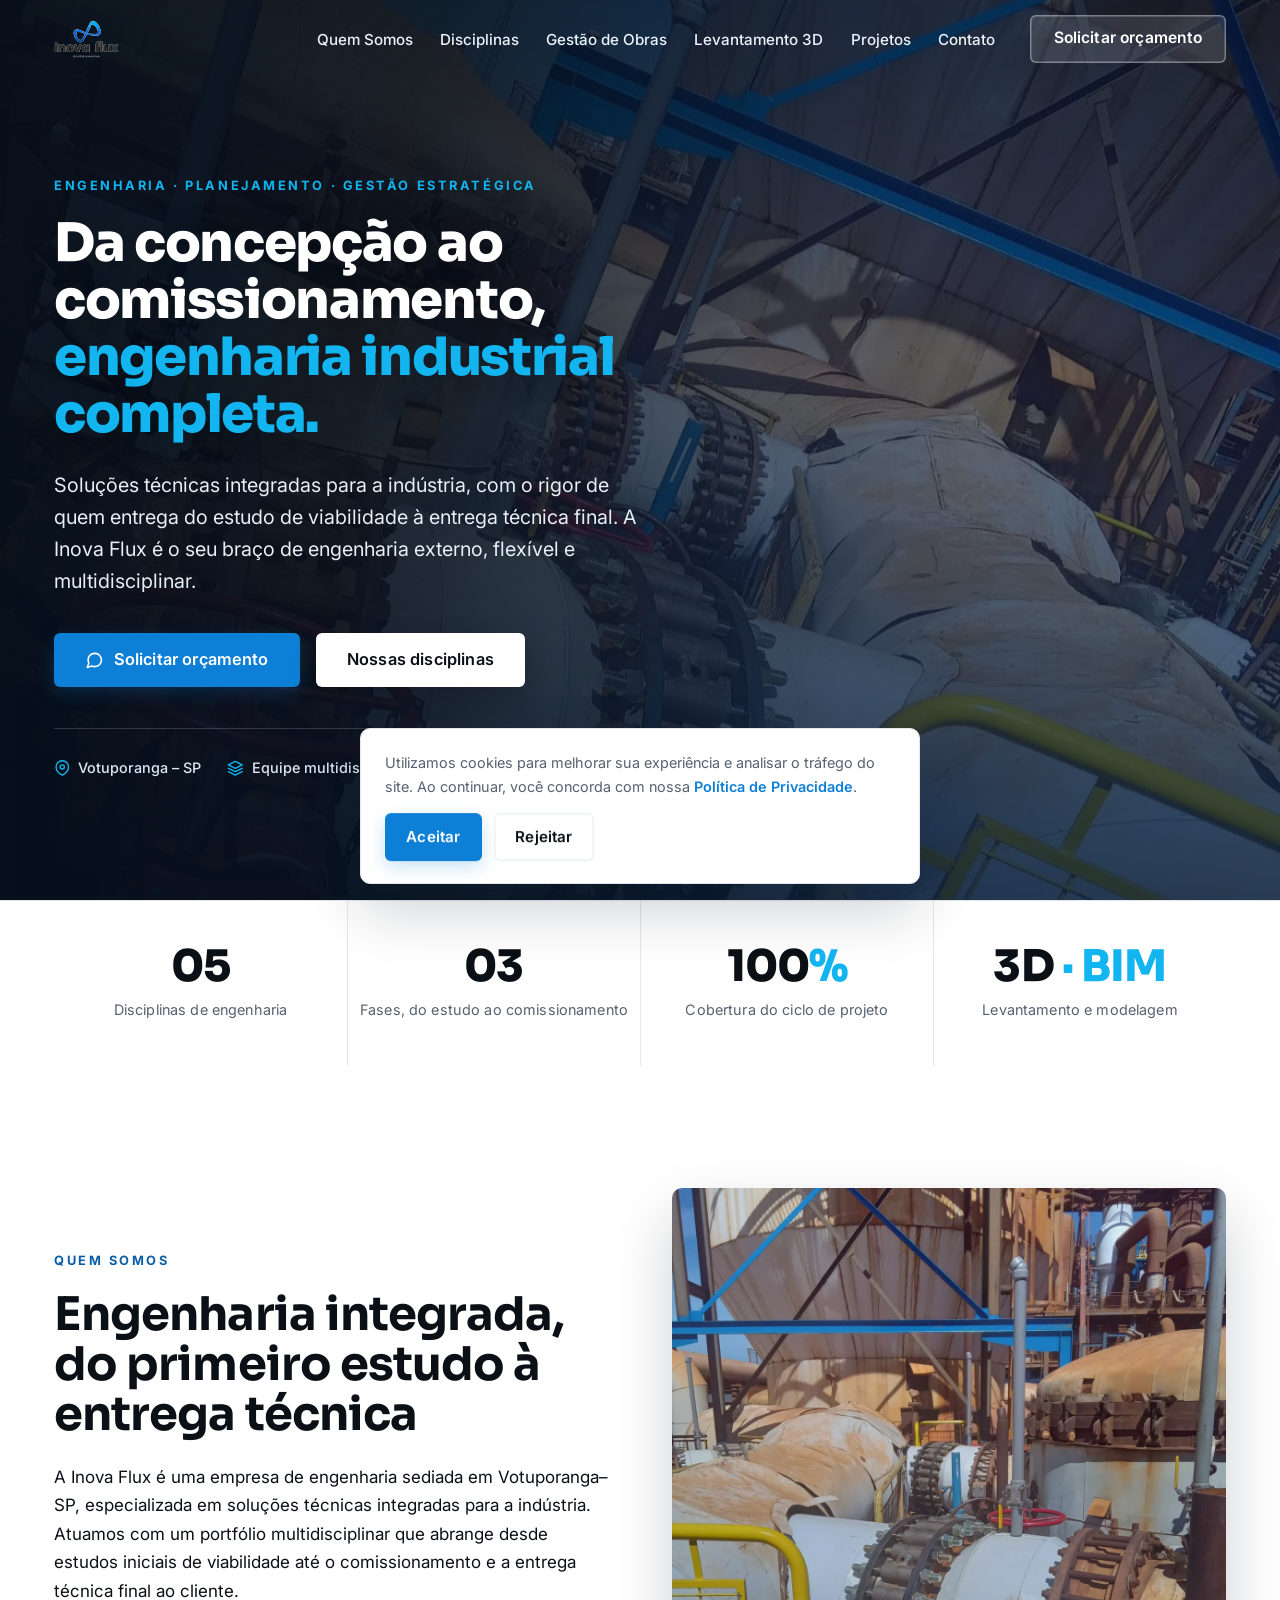
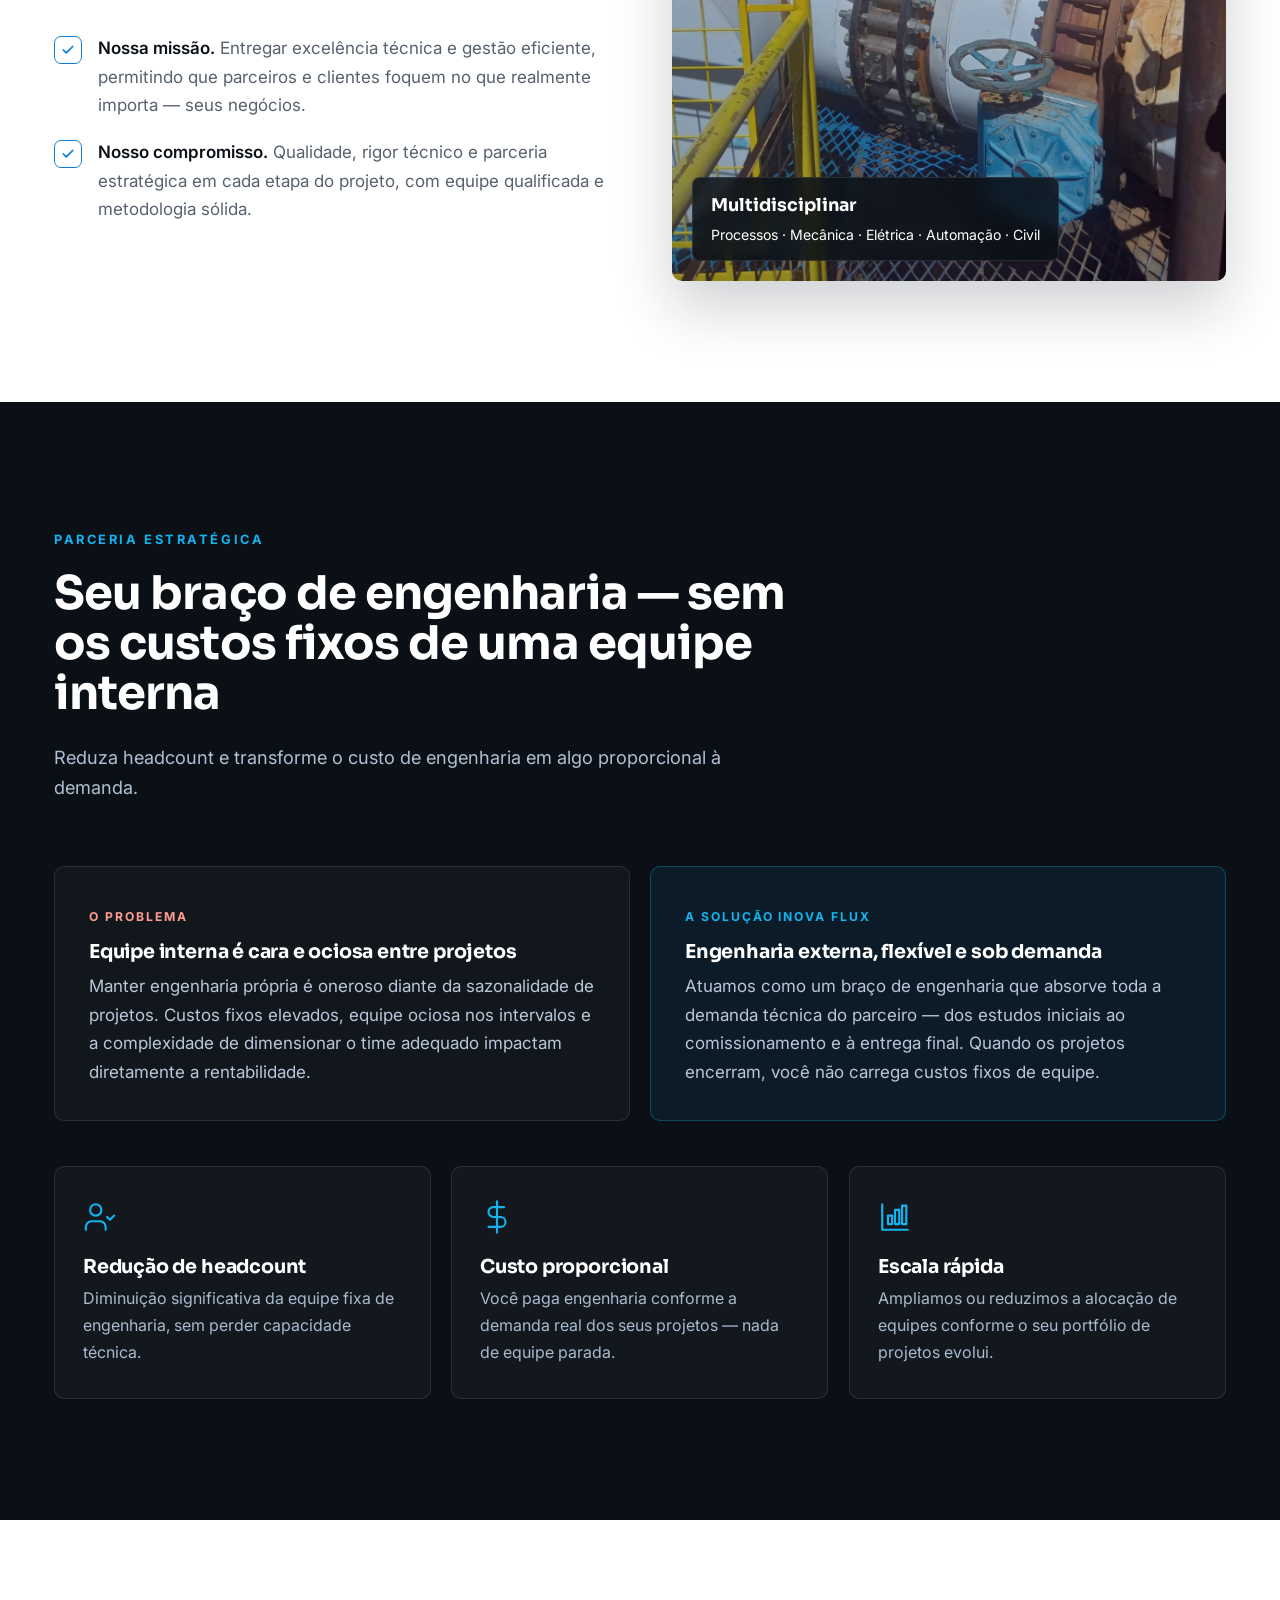
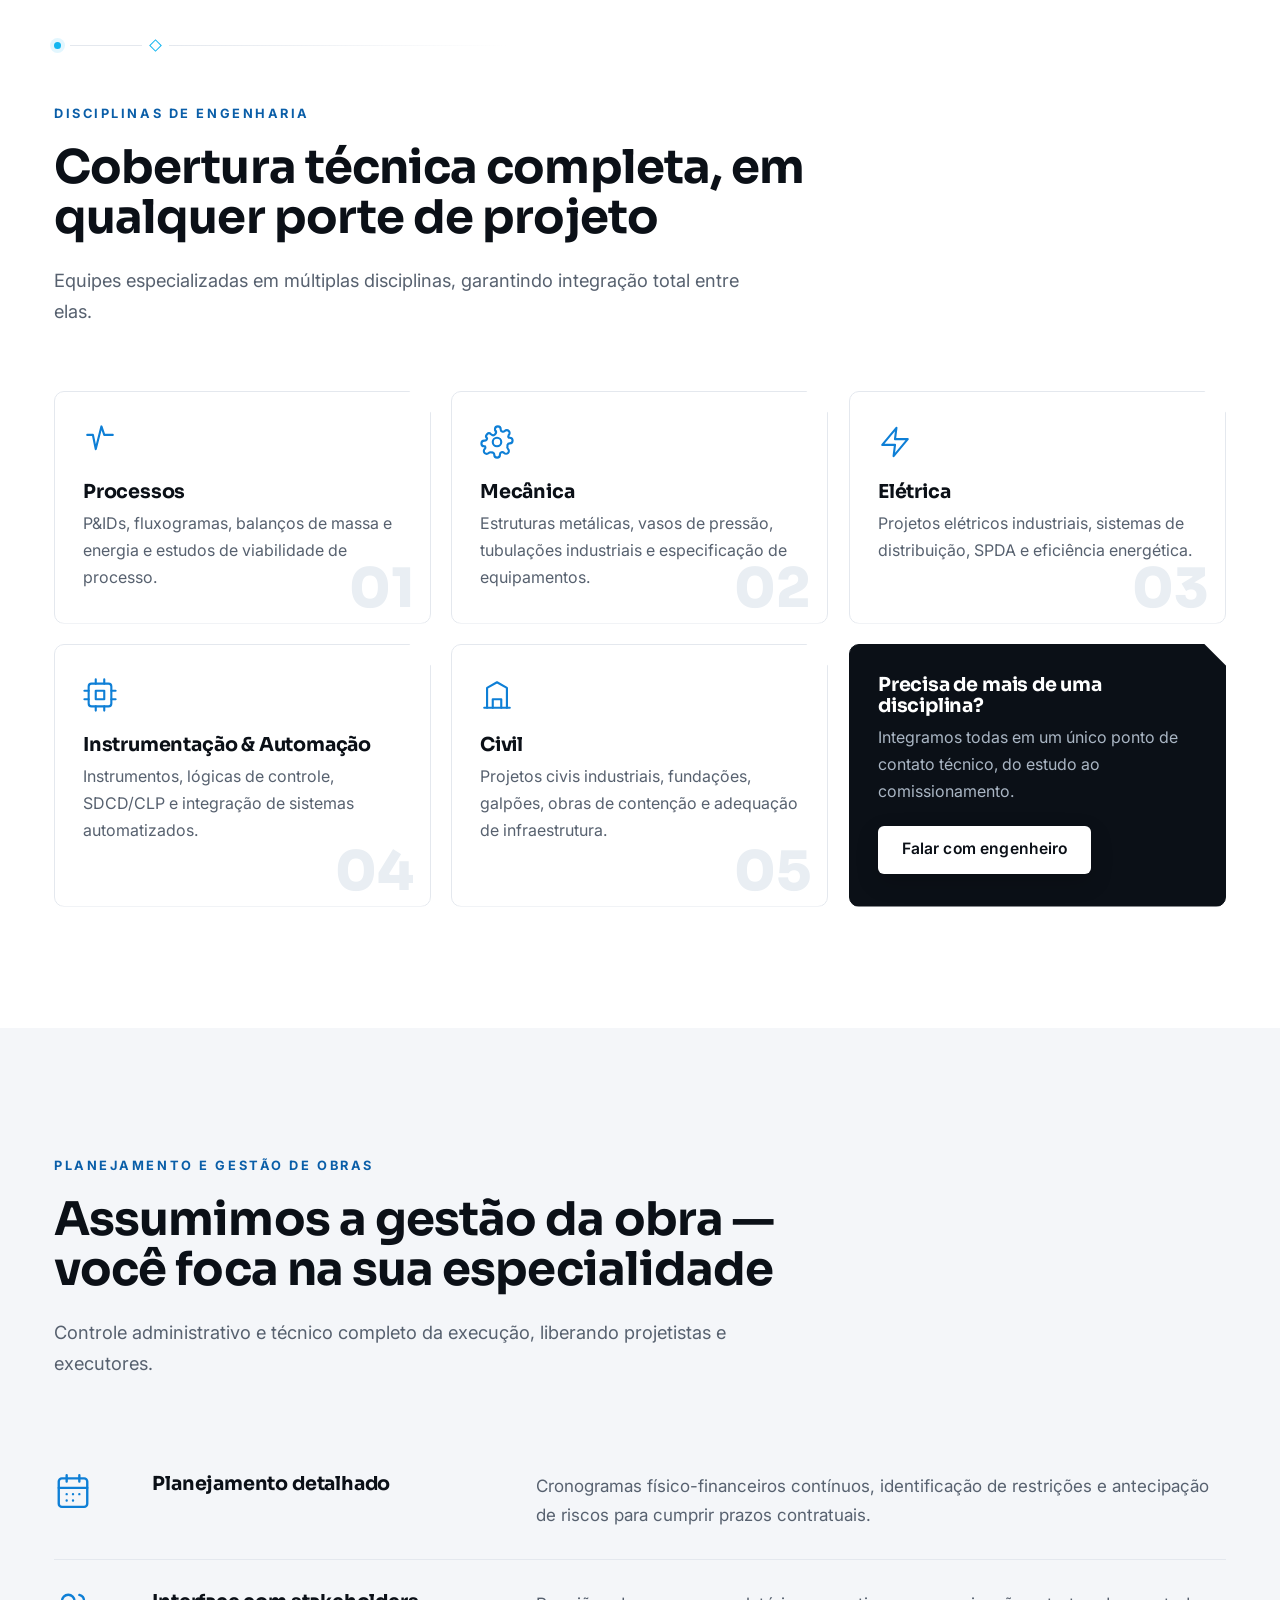
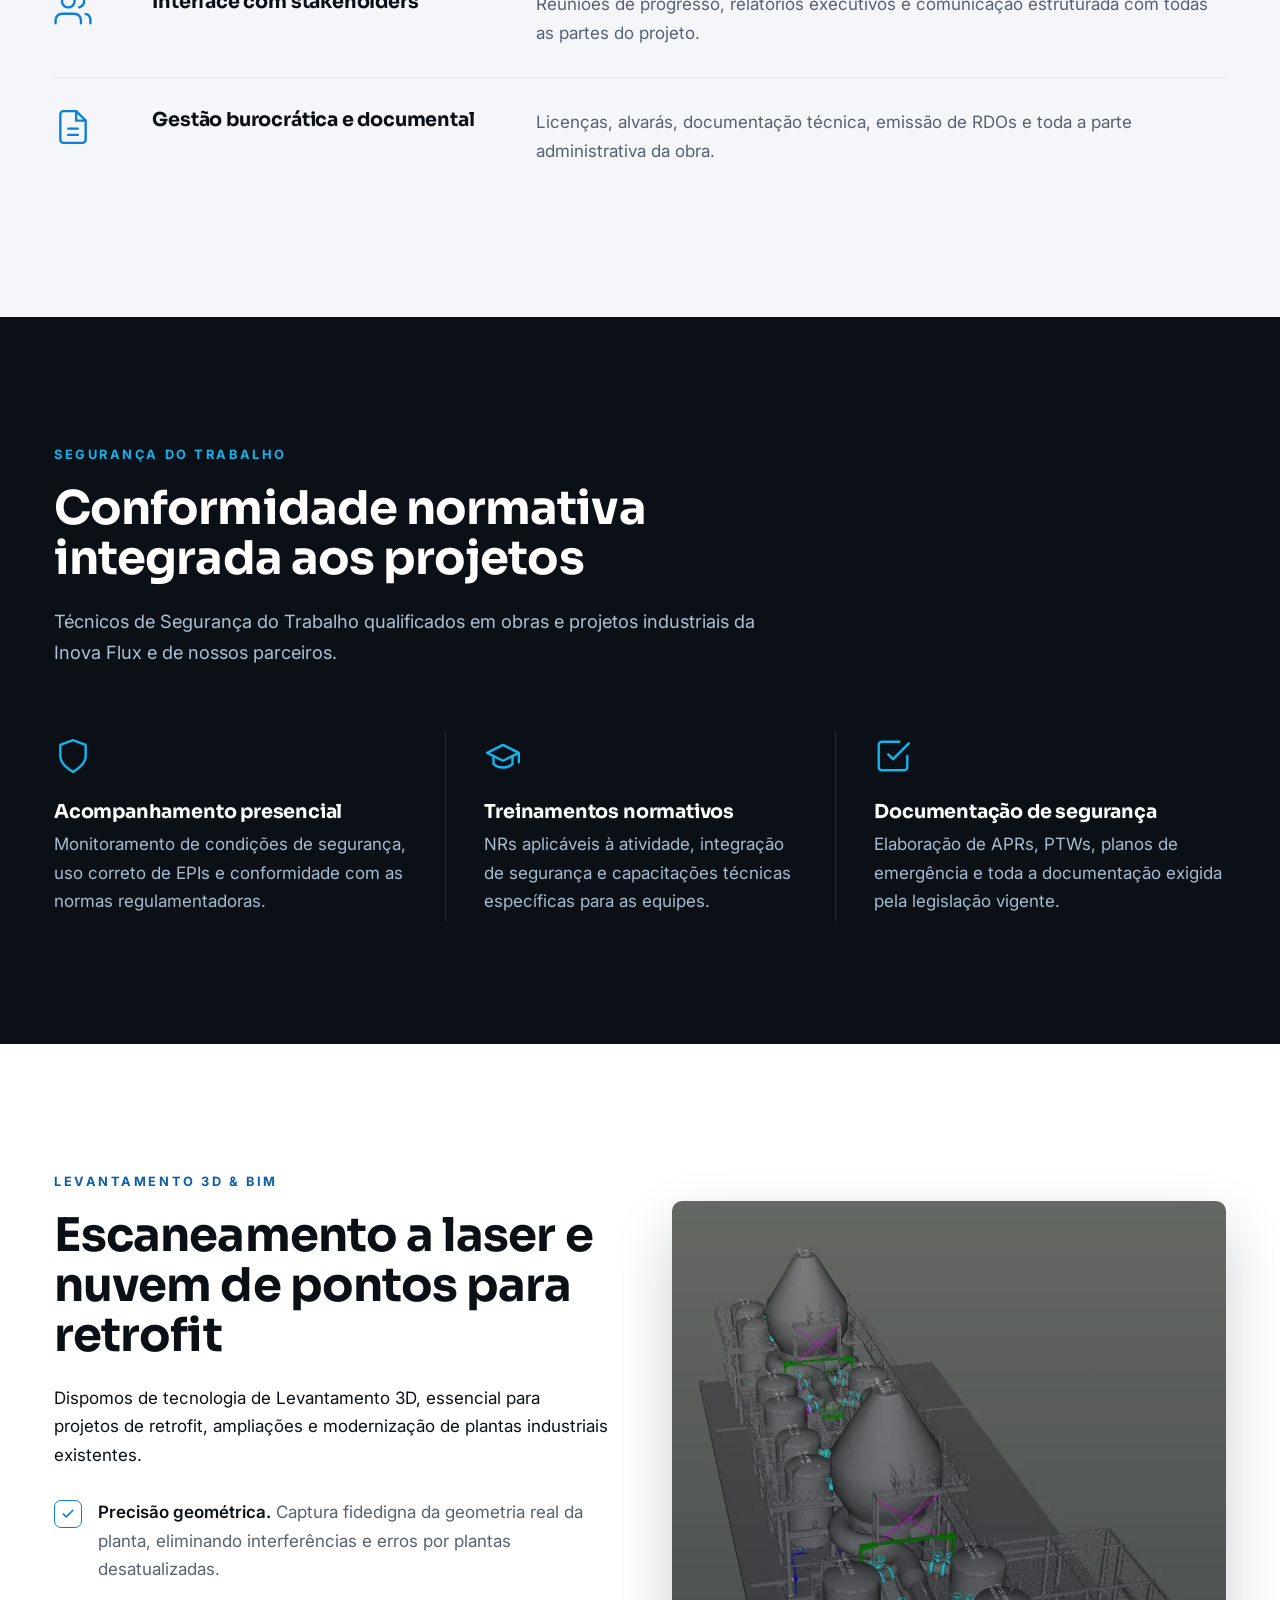
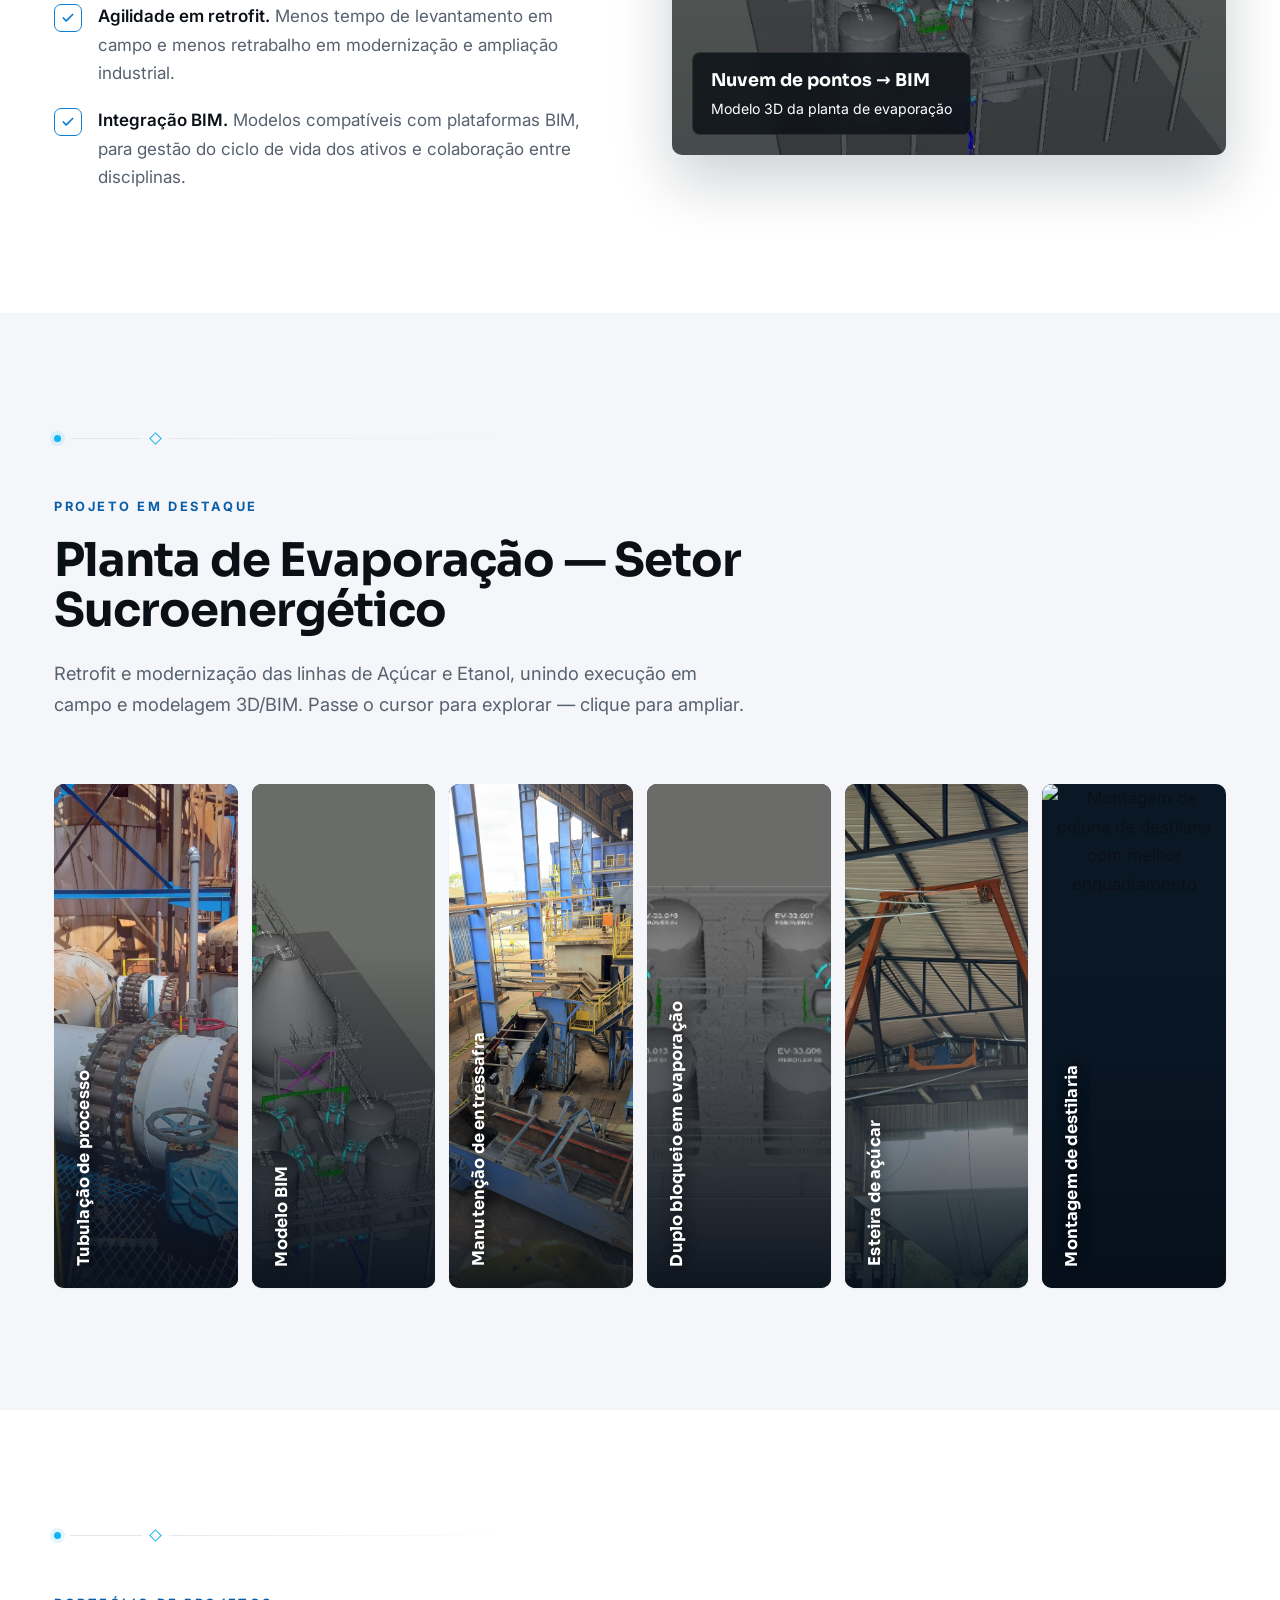
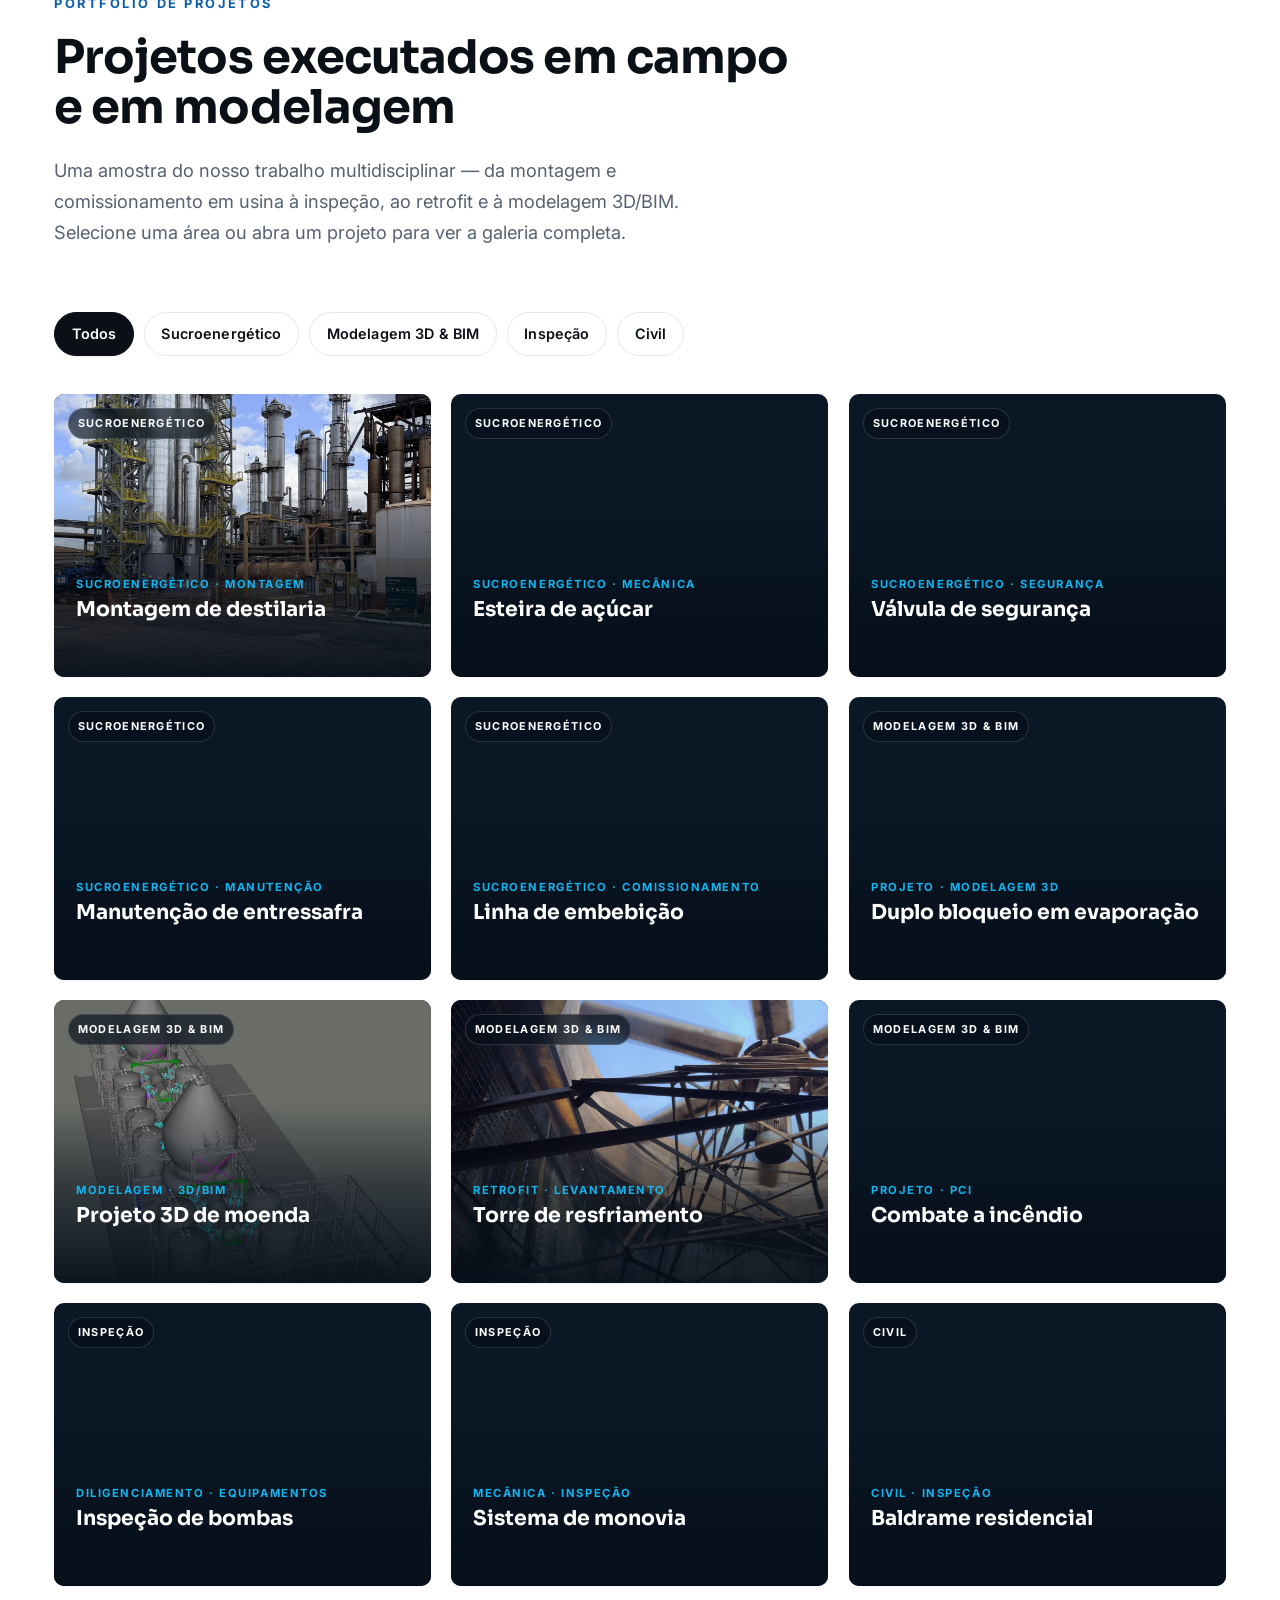
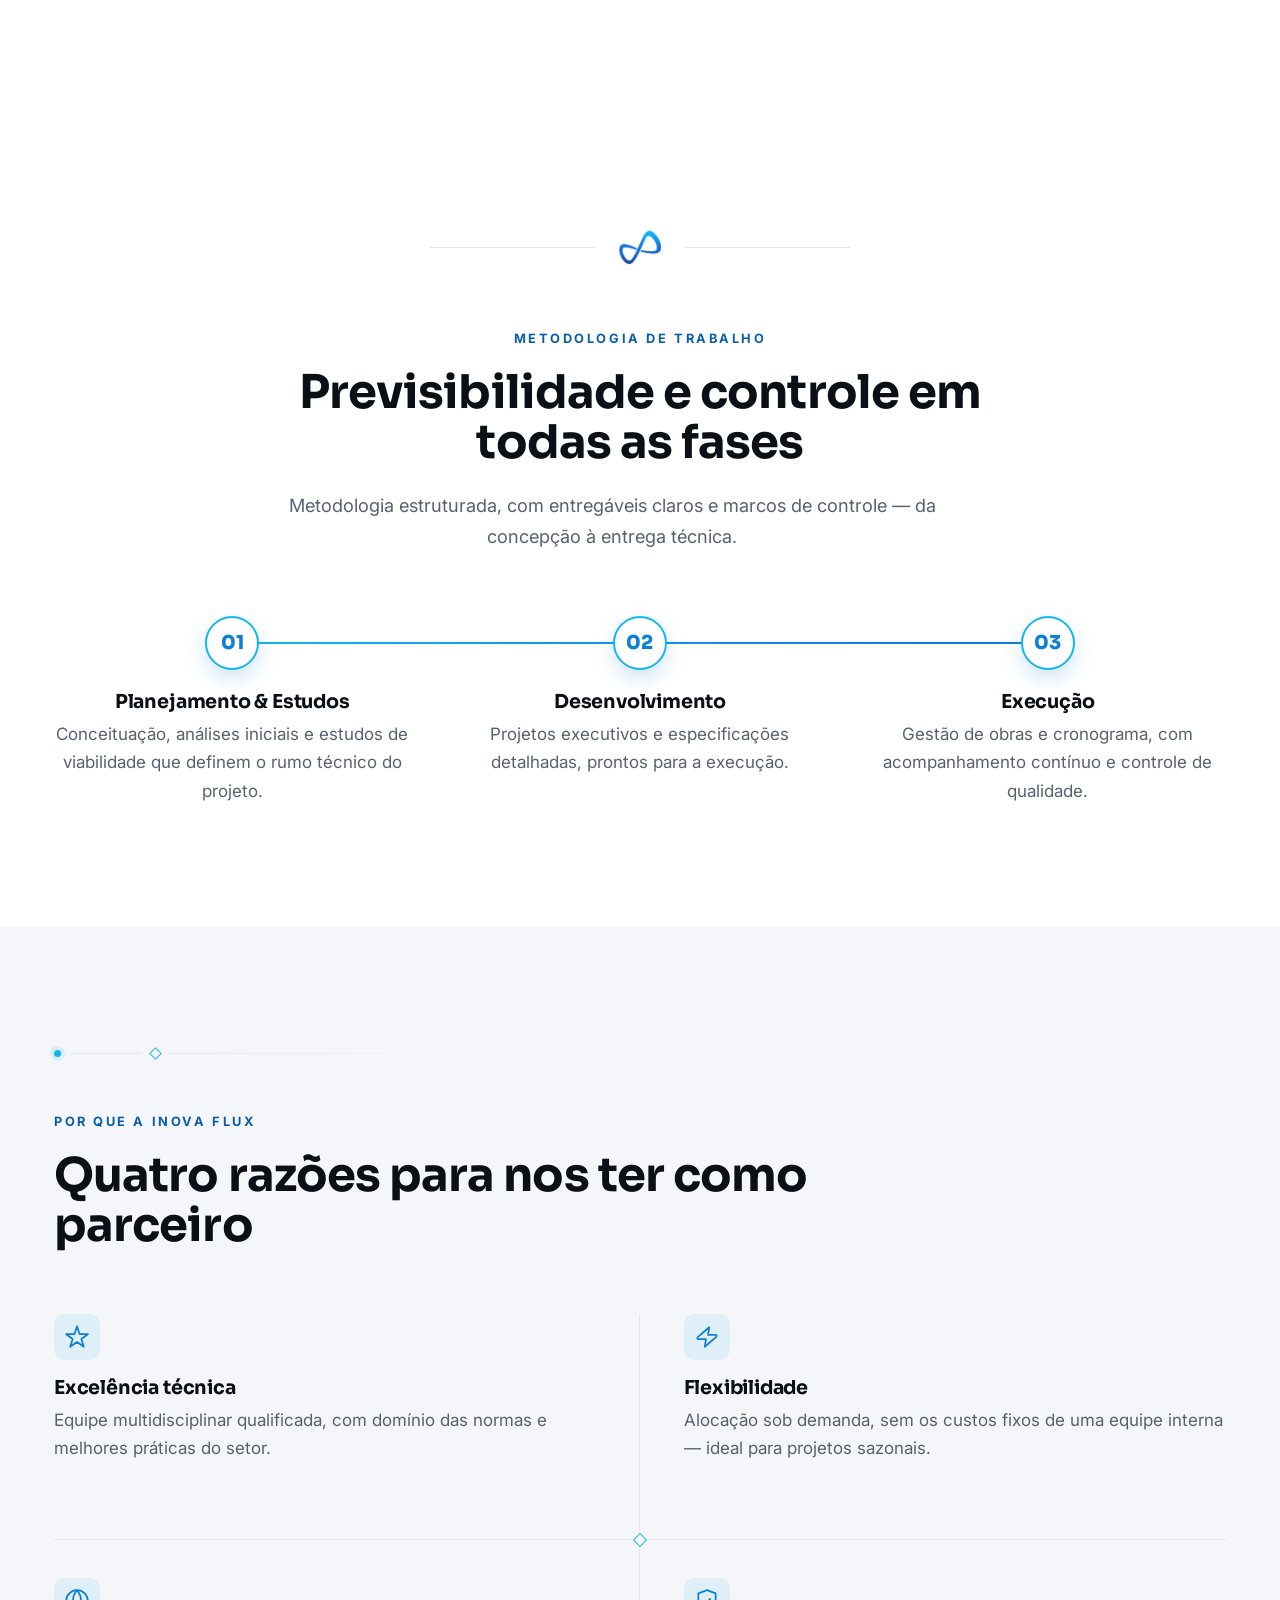
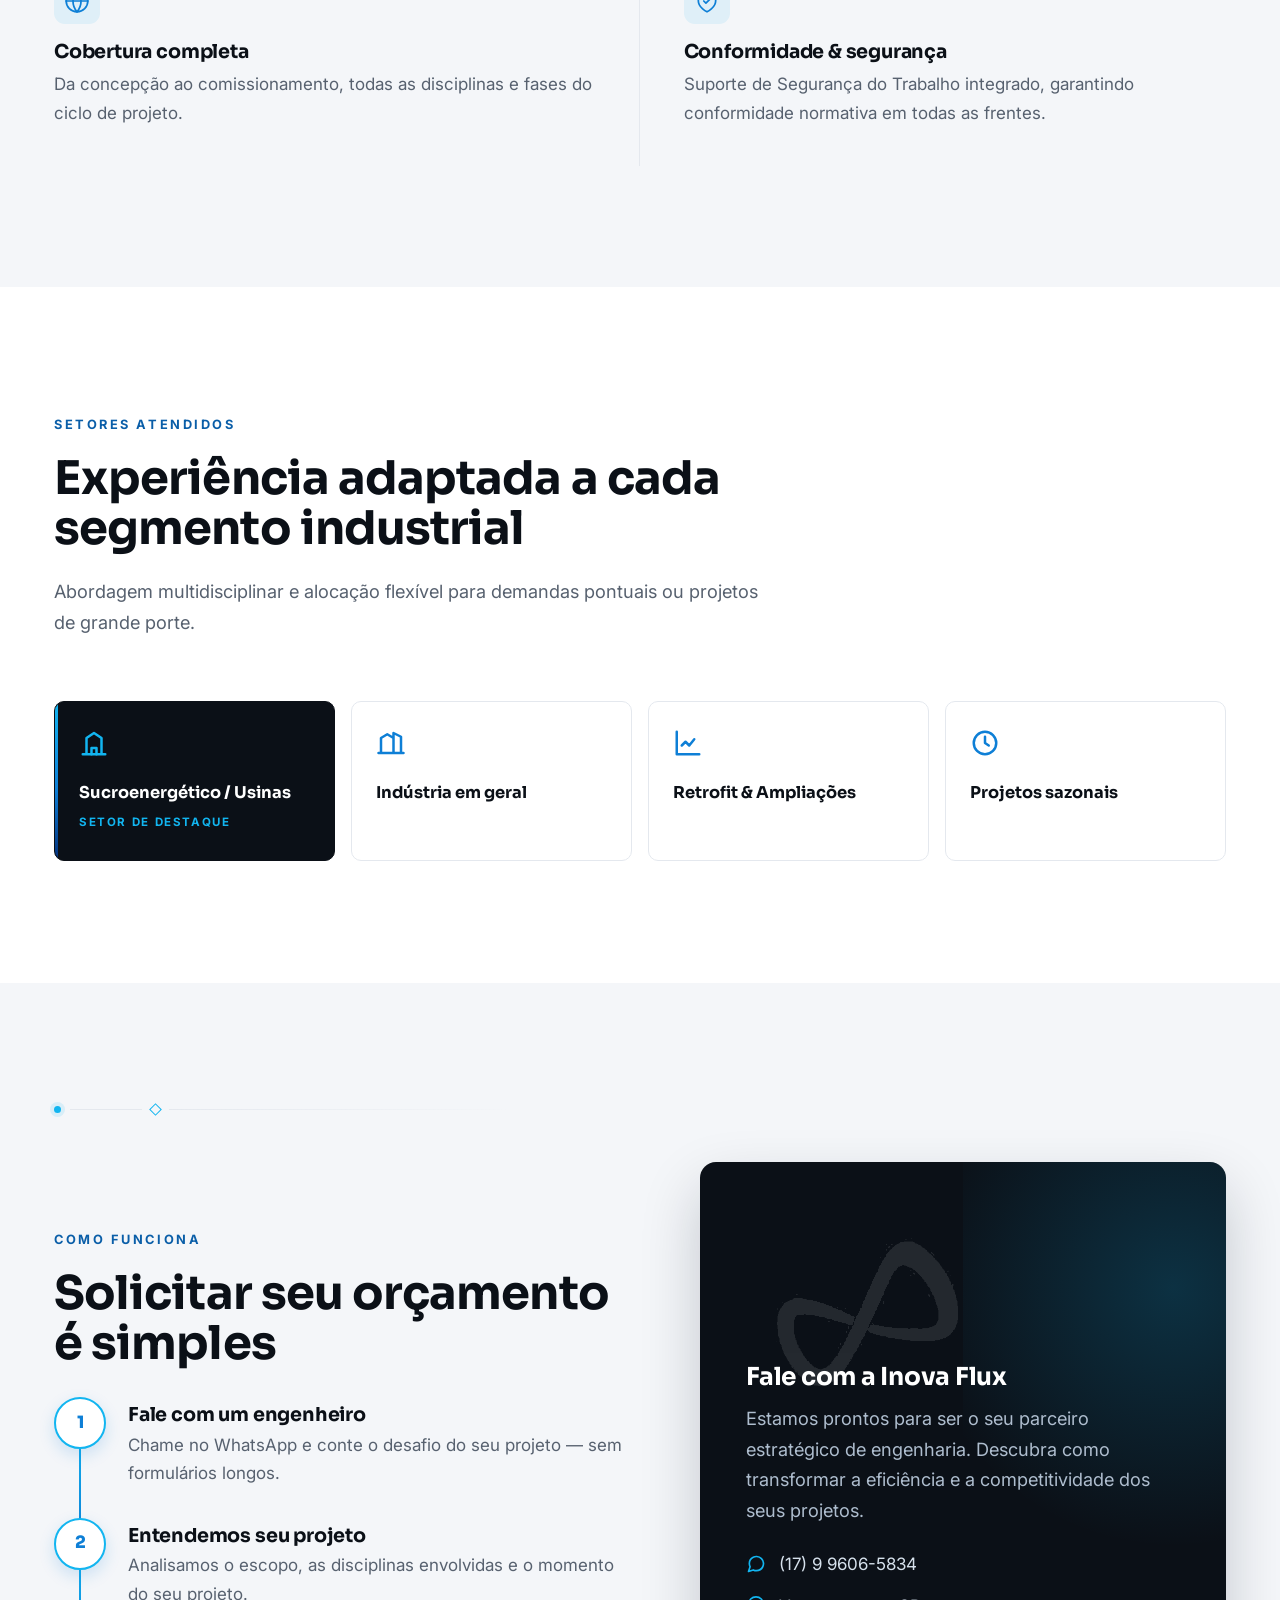
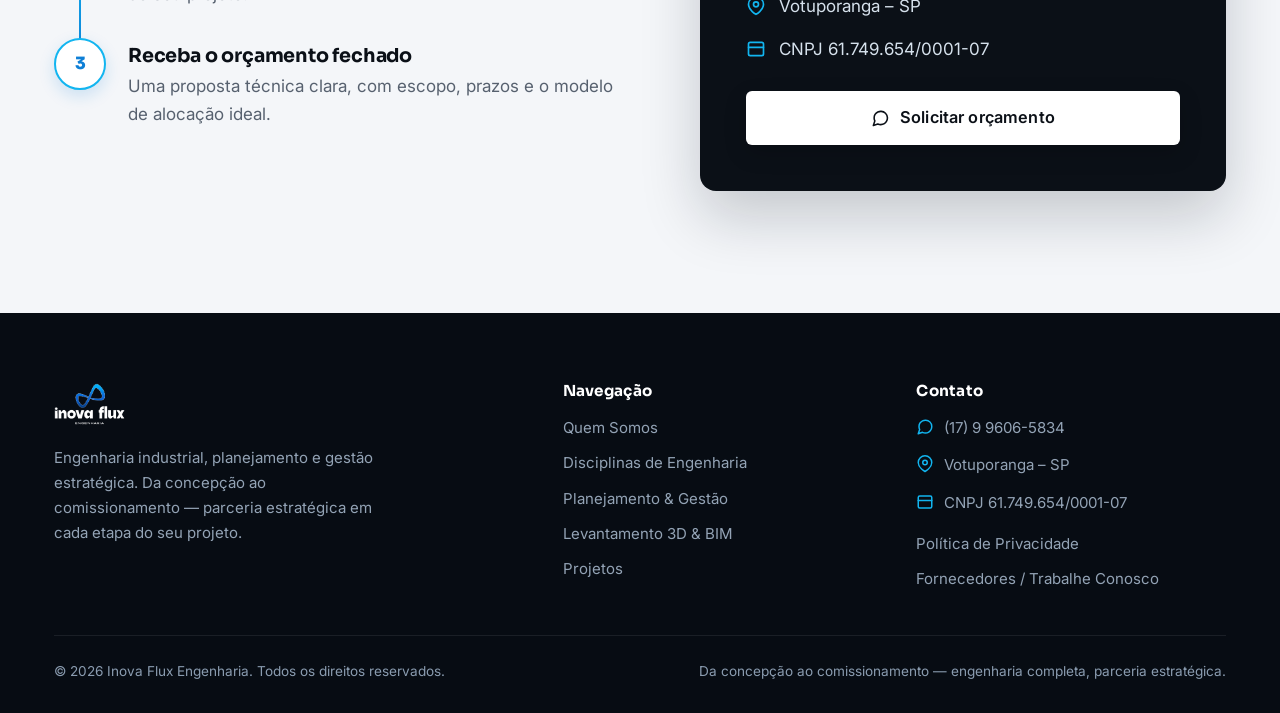
==== commit 0072d7e5: "fix: Update montagem de destilaria card image to cropped version Replaced montagem-destilaria/01.web" ====
--- a/Site/index.html
+++ b/Site/index.html
@@ -366,7 +366,7 @@
         <div class="pf-meta"><span class="pf-over">Sucroenergético · Mecânica</span><div class="pf-title">Esteira de açúcar</div><span class="pf-small">Execução em campo</span></div>
       </button>
       <button class="pf-card" data-index="5" aria-label="Ampliar: montagem de destilaria">
-        <img src="assets/img/projetos/montagem-destilaria/01.webp" alt="Montagem de coluna de destilaria">
+        <img src="assets/img/projetos/montagem-destilaria/01.1.webp" alt="Montagem de coluna de destilaria com melhor enquadramento">
         <div class="pf-zoom"><svg viewBox="0 0 24 24" fill="none" stroke="currentColor" stroke-width="2" stroke-linecap="round" stroke-linejoin="round"><circle cx="11" cy="11" r="8"/><path d="m21 21-4.3-4.3M11 8v6M8 11h6"/></svg></div>
         <div class="pf-meta"><span class="pf-over">Sucroenergético · Montagem</span><div class="pf-title">Montagem de destilaria</div><span class="pf-small">Execução em campo</span></div>
       </button>
@@ -402,7 +402,7 @@
         <span class="proj-body">
           <span class="proj-over">Sucroenergético · Montagem</span>
           <span class="proj-title">Montagem de destilaria</span>
-          <span class="proj-small"><svg viewBox="0 0 24 24" fill="none" stroke="currentColor" stroke-width="2" stroke-linecap="round" stroke-linejoin="round" aria-hidden="true"><path d="M23 19a2 2 0 0 1-2 2H3a2 2 0 0 1-2-2V8a2 2 0 0 1 2-2h4l2-3h6l2 3h4a2 2 0 0 1 2 2z"/><circle cx="12" cy="13" r="4"/></svg>8 fotos · Ver galeria</span>
+          <span class="proj-small"><svg viewBox="0 0 24 24" fill="none" stroke="currentColor" stroke-width="2" stroke-linecap="round" stroke-linejoin="round" aria-hidden="true"><path d="M23 19a2 2 0 0 1-2 2H3a2 2 0 0 1-2-2V8a2 2 0 0 1 2-2h4l2-3h6l2 3h4a2 2 0 0 1 2 2z"/><circle cx="12" cy="13" r="4"/></svg>6 fotos · Ver galeria</span>
         </span>
       </button>
       <button class="proj-card" data-reveal data-cat="sucro" data-title="Esteira de açúcar" data-over="Sucroenergético · Mecânica" data-count="6" data-gallery="assets/img/projetos/esteira-acucar/01.webp||assets/img/projetos/esteira-acucar/02.webp||assets/img/projetos/esteira-acucar/03.webp||assets/img/projetos/esteira-acucar/04.webp||assets/img/projetos/esteira-acucar/05.webp||assets/img/projetos/esteira-acucar/06.webp">
@@ -412,7 +412,7 @@
         <span class="proj-body">
           <span class="proj-over">Sucroenergético · Mecânica</span>
           <span class="proj-title">Esteira de açúcar</span>
-          <span class="proj-small"><svg viewBox="0 0 24 24" fill="none" stroke="currentColor" stroke-width="2" stroke-linecap="round" stroke-linejoin="round" aria-hidden="true"><path d="M23 19a2 2 0 0 1-2 2H3a2 2 0 0 1-2-2V8a2 2 0 0 1 2-2h4l2-3h6l2 3h4a2 2 0 0 1 2 2z"/><circle cx="12" cy="13" r="4"/></svg>33 fotos · Ver galeria</span>
+          <span class="proj-small"><svg viewBox="0 0 24 24" fill="none" stroke="currentColor" stroke-width="2" stroke-linecap="round" stroke-linejoin="round" aria-hidden="true"><path d="M23 19a2 2 0 0 1-2 2H3a2 2 0 0 1-2-2V8a2 2 0 0 1 2-2h4l2-3h6l2 3h4a2 2 0 0 1 2 2z"/><circle cx="12" cy="13" r="4"/></svg>6 fotos · Ver galeria</span>
         </span>
       </button>
       <button class="proj-card" data-reveal data-cat="sucro" data-title="Válvula de segurança" data-over="Sucroenergético · Segurança" data-count="6" data-gallery="assets/img/projetos/valvula-seguranca/01.webp||assets/img/projetos/valvula-seguranca/02.webp||assets/img/projetos/valvula-seguranca/03.webp||assets/img/projetos/valvula-seguranca/04.webp||assets/img/projetos/valvula-seguranca/05.webp||assets/img/projetos/valvula-seguranca/06.webp">
@@ -422,7 +422,7 @@
         <span class="proj-body">
           <span class="proj-over">Sucroenergético · Segurança</span>
           <span class="proj-title">Válvula de segurança</span>
-          <span class="proj-small"><svg viewBox="0 0 24 24" fill="none" stroke="currentColor" stroke-width="2" stroke-linecap="round" stroke-linejoin="round" aria-hidden="true"><path d="M23 19a2 2 0 0 1-2 2H3a2 2 0 0 1-2-2V8a2 2 0 0 1 2-2h4l2-3h6l2 3h4a2 2 0 0 1 2 2z"/><circle cx="12" cy="13" r="4"/></svg>9 fotos · Ver galeria</span>
+          <span class="proj-small"><svg viewBox="0 0 24 24" fill="none" stroke="currentColor" stroke-width="2" stroke-linecap="round" stroke-linejoin="round" aria-hidden="true"><path d="M23 19a2 2 0 0 1-2 2H3a2 2 0 0 1-2-2V8a2 2 0 0 1 2-2h4l2-3h6l2 3h4a2 2 0 0 1 2 2z"/><circle cx="12" cy="13" r="4"/></svg>6 fotos · Ver galeria</span>
         </span>
       </button>
       <button class="proj-card" data-reveal data-cat="sucro" data-title="Manutenção de entressafra" data-over="Sucroenergético · Manutenção" data-count="4" data-gallery="assets/img/projetos/manutencao-entressafra/01.webp||assets/img/projetos/manutencao-entressafra/02.webp||assets/img/projetos/manutencao-entressafra/03.webp||assets/img/projetos/manutencao-entressafra/04.webp">
@@ -442,7 +442,7 @@
         <span class="proj-body">
           <span class="proj-over">Sucroenergético · Comissionamento</span>
           <span class="proj-title">Linha de embebição</span>
-          <span class="proj-small"><svg viewBox="0 0 24 24" fill="none" stroke="currentColor" stroke-width="2" stroke-linecap="round" stroke-linejoin="round" aria-hidden="true"><path d="M23 19a2 2 0 0 1-2 2H3a2 2 0 0 1-2-2V8a2 2 0 0 1 2-2h4l2-3h6l2 3h4a2 2 0 0 1 2 2z"/><circle cx="12" cy="13" r="4"/></svg>12 fotos · Ver galeria</span>
+          <span class="proj-small"><svg viewBox="0 0 24 24" fill="none" stroke="currentColor" stroke-width="2" stroke-linecap="round" stroke-linejoin="round" aria-hidden="true"><path d="M23 19a2 2 0 0 1-2 2H3a2 2 0 0 1-2-2V8a2 2 0 0 1 2-2h4l2-3h6l2 3h4a2 2 0 0 1 2 2z"/><circle cx="12" cy="13" r="4"/></svg>6 fotos · Ver galeria</span>
         </span>
       </button>
       <button class="proj-card" data-reveal data-cat="bim" data-title="Duplo bloqueio em evaporação" data-over="Projeto · Modelagem 3D" data-count="3" data-gallery="assets/img/projetos/duplo-bloqueio-evaporacao/01.webp||assets/img/projetos/duplo-bloqueio-evaporacao/02.webp||assets/img/projetos/duplo-bloqueio-evaporacao/03.webp">
@@ -472,7 +472,7 @@
         <span class="proj-body">
           <span class="proj-over">Retrofit · Levantamento</span>
           <span class="proj-title">Torre de resfriamento</span>
-          <span class="proj-small"><svg viewBox="0 0 24 24" fill="none" stroke="currentColor" stroke-width="2" stroke-linecap="round" stroke-linejoin="round" aria-hidden="true"><path d="M23 19a2 2 0 0 1-2 2H3a2 2 0 0 1-2-2V8a2 2 0 0 1 2-2h4l2-3h6l2 3h4a2 2 0 0 1 2 2z"/><circle cx="12" cy="13" r="4"/></svg>26 fotos · Ver galeria</span>
+          <span class="proj-small"><svg viewBox="0 0 24 24" fill="none" stroke="currentColor" stroke-width="2" stroke-linecap="round" stroke-linejoin="round" aria-hidden="true"><path d="M23 19a2 2 0 0 1-2 2H3a2 2 0 0 1-2-2V8a2 2 0 0 1 2-2h4l2-3h6l2 3h4a2 2 0 0 1 2 2z"/><circle cx="12" cy="13" r="4"/></svg>6 fotos · Ver galeria</span>
         </span>
       </button>
       <button class="proj-card" data-reveal data-cat="bim" data-title="Combate a incêndio" data-over="Projeto · PCI" data-count="3" data-gallery="assets/img/projetos/combate-incendio/01.webp||assets/img/projetos/combate-incendio/02.webp||assets/img/projetos/combate-incendio/03.webp">
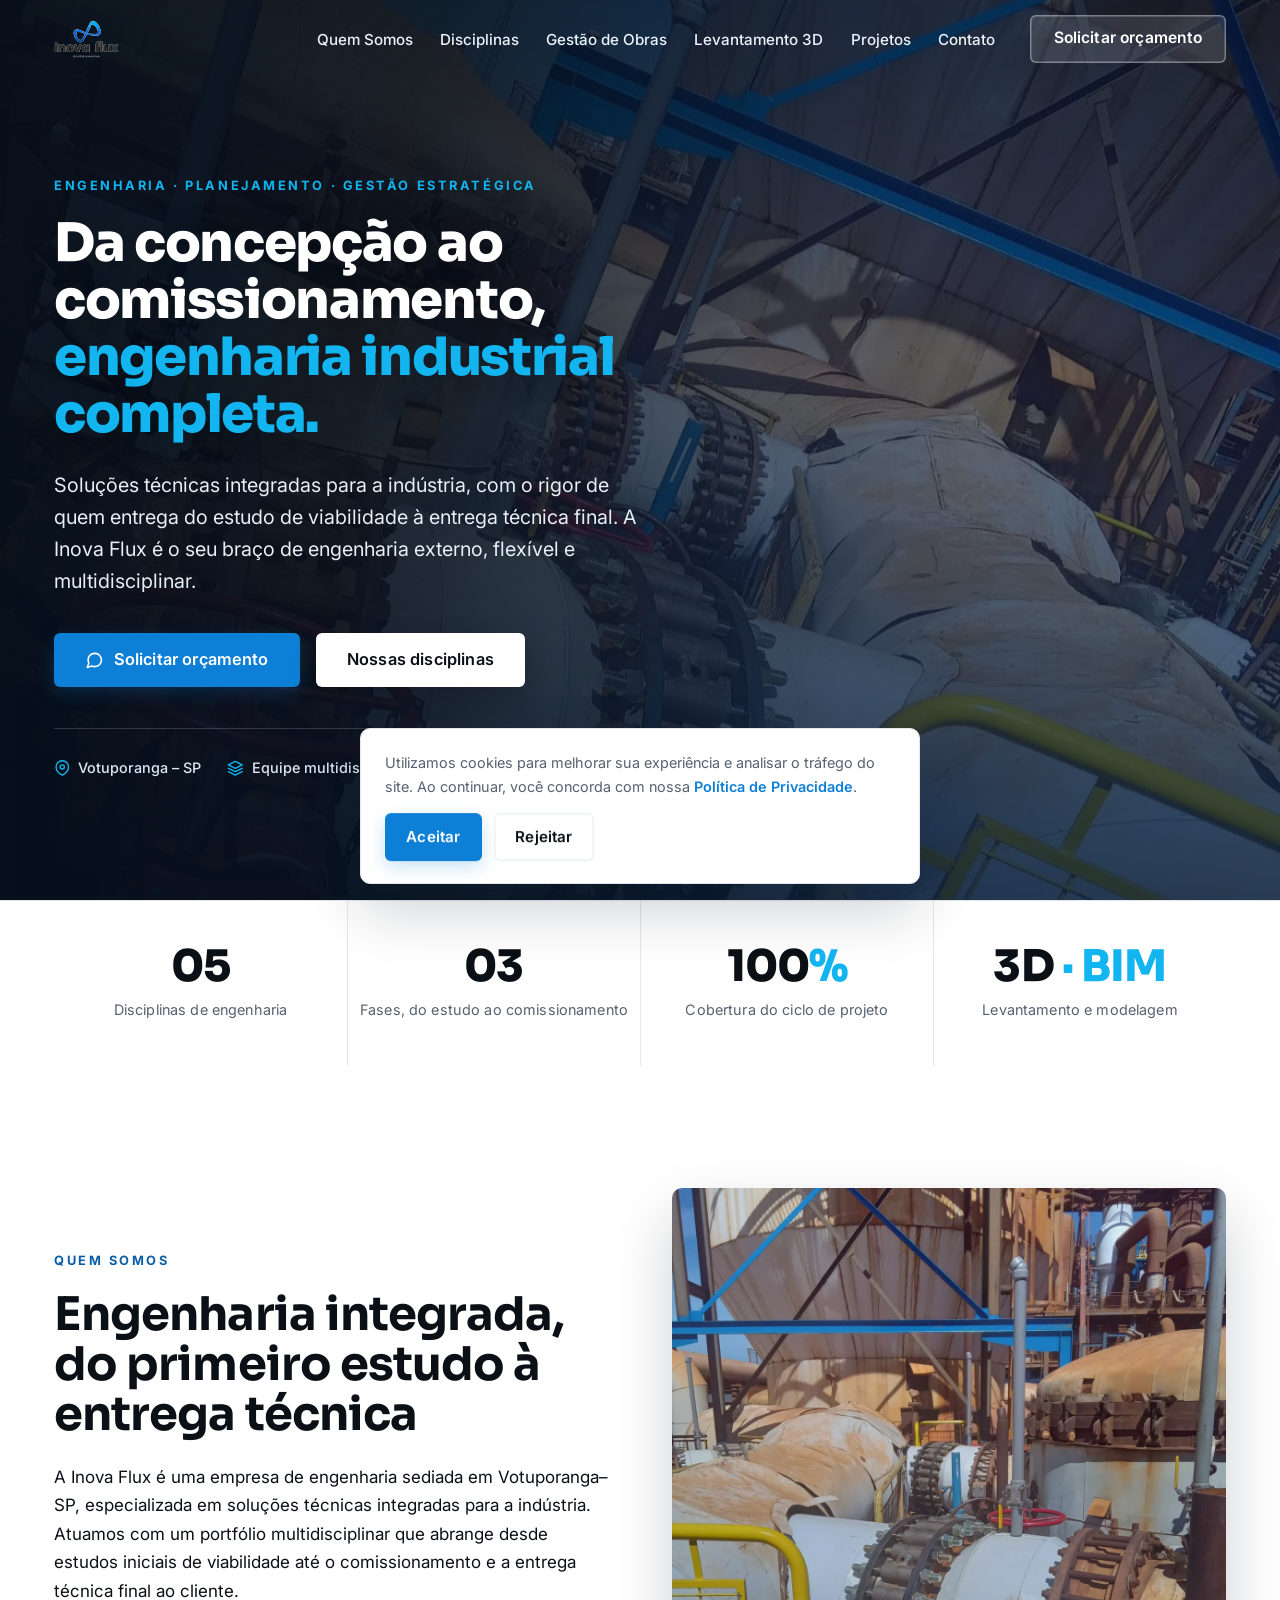
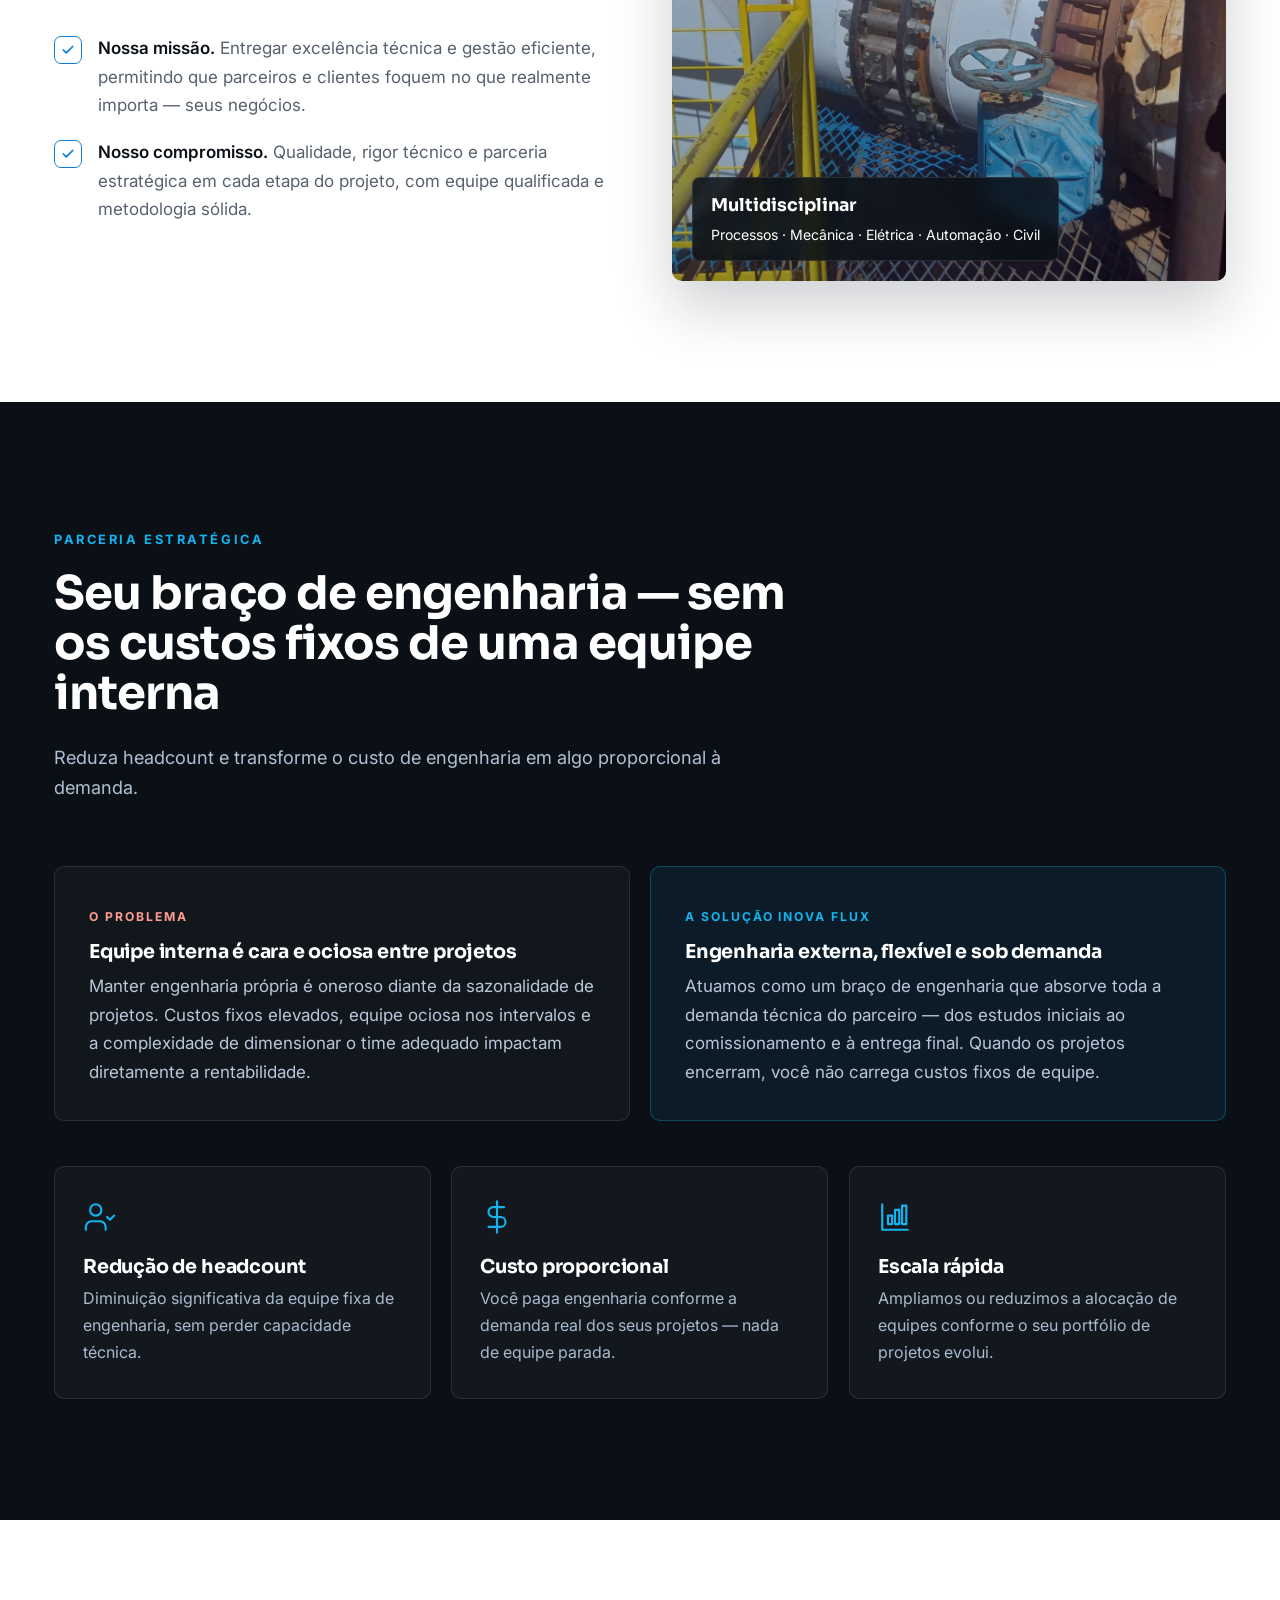
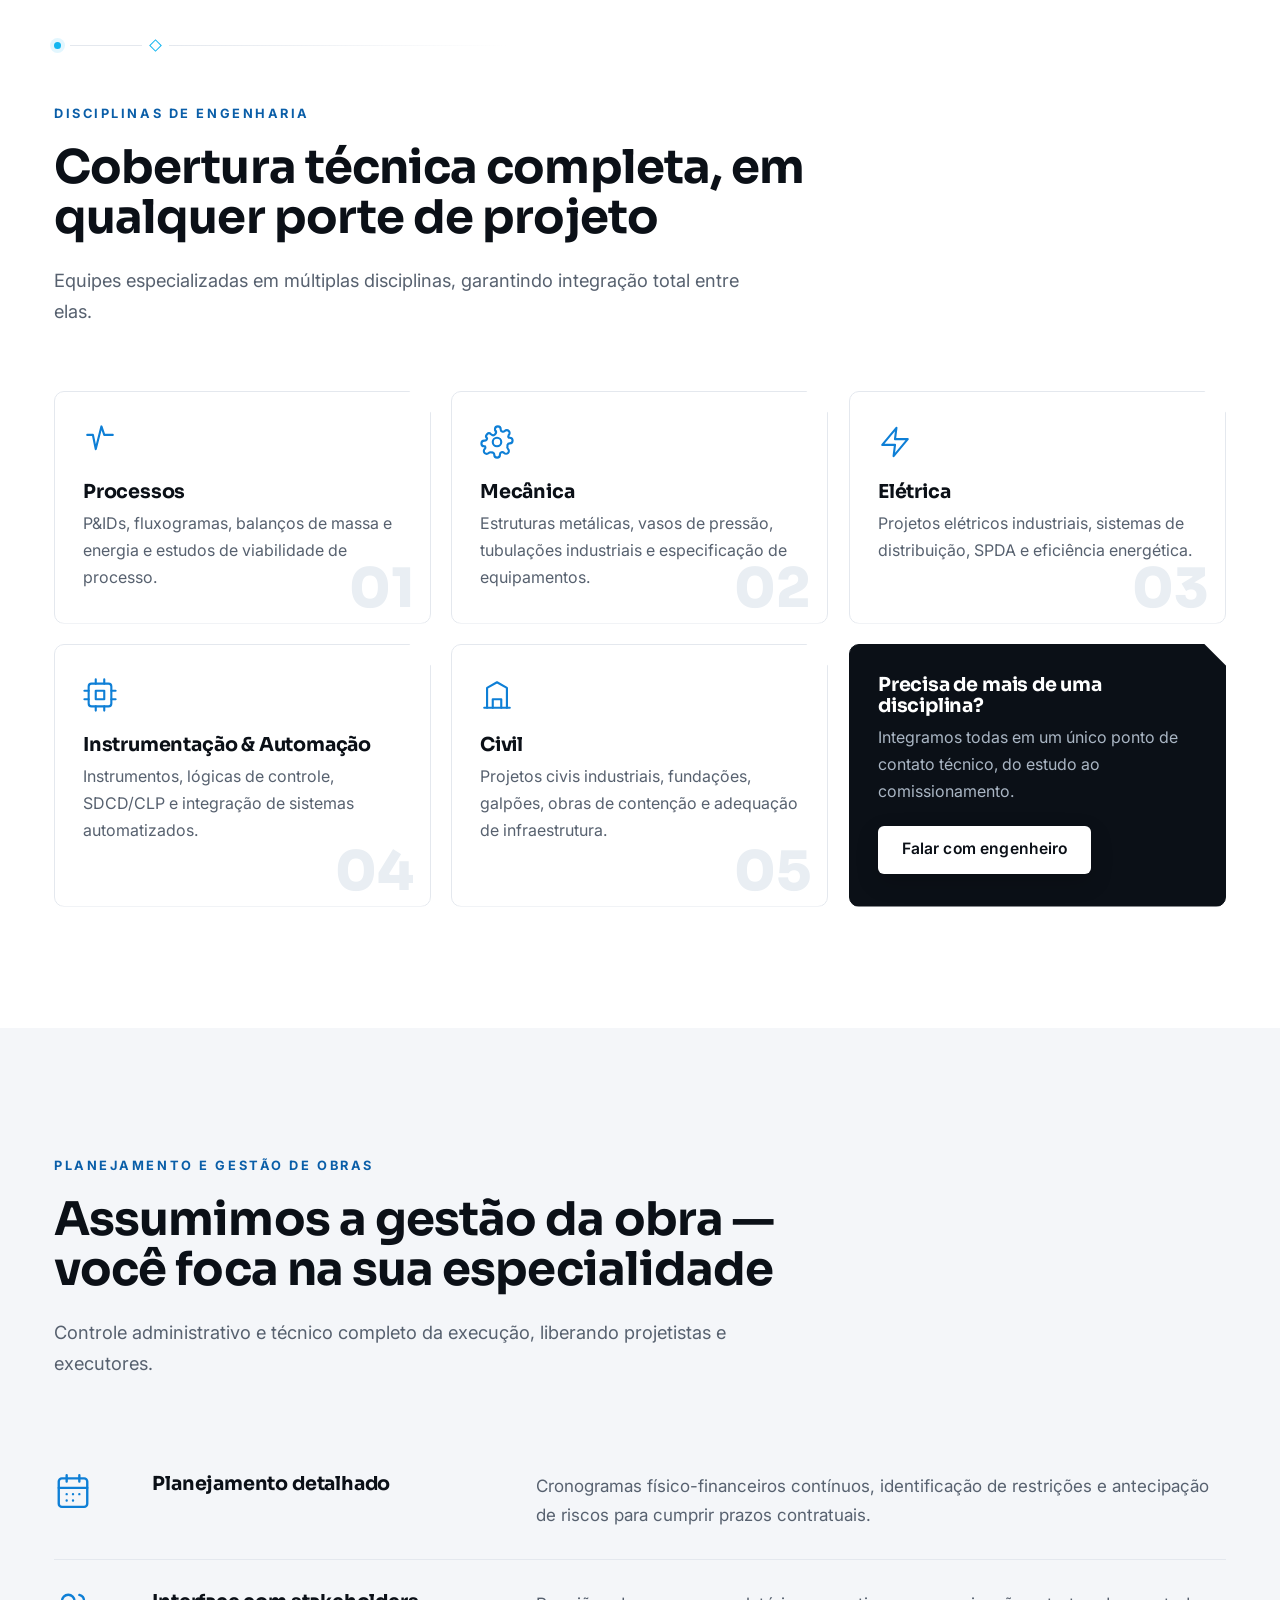
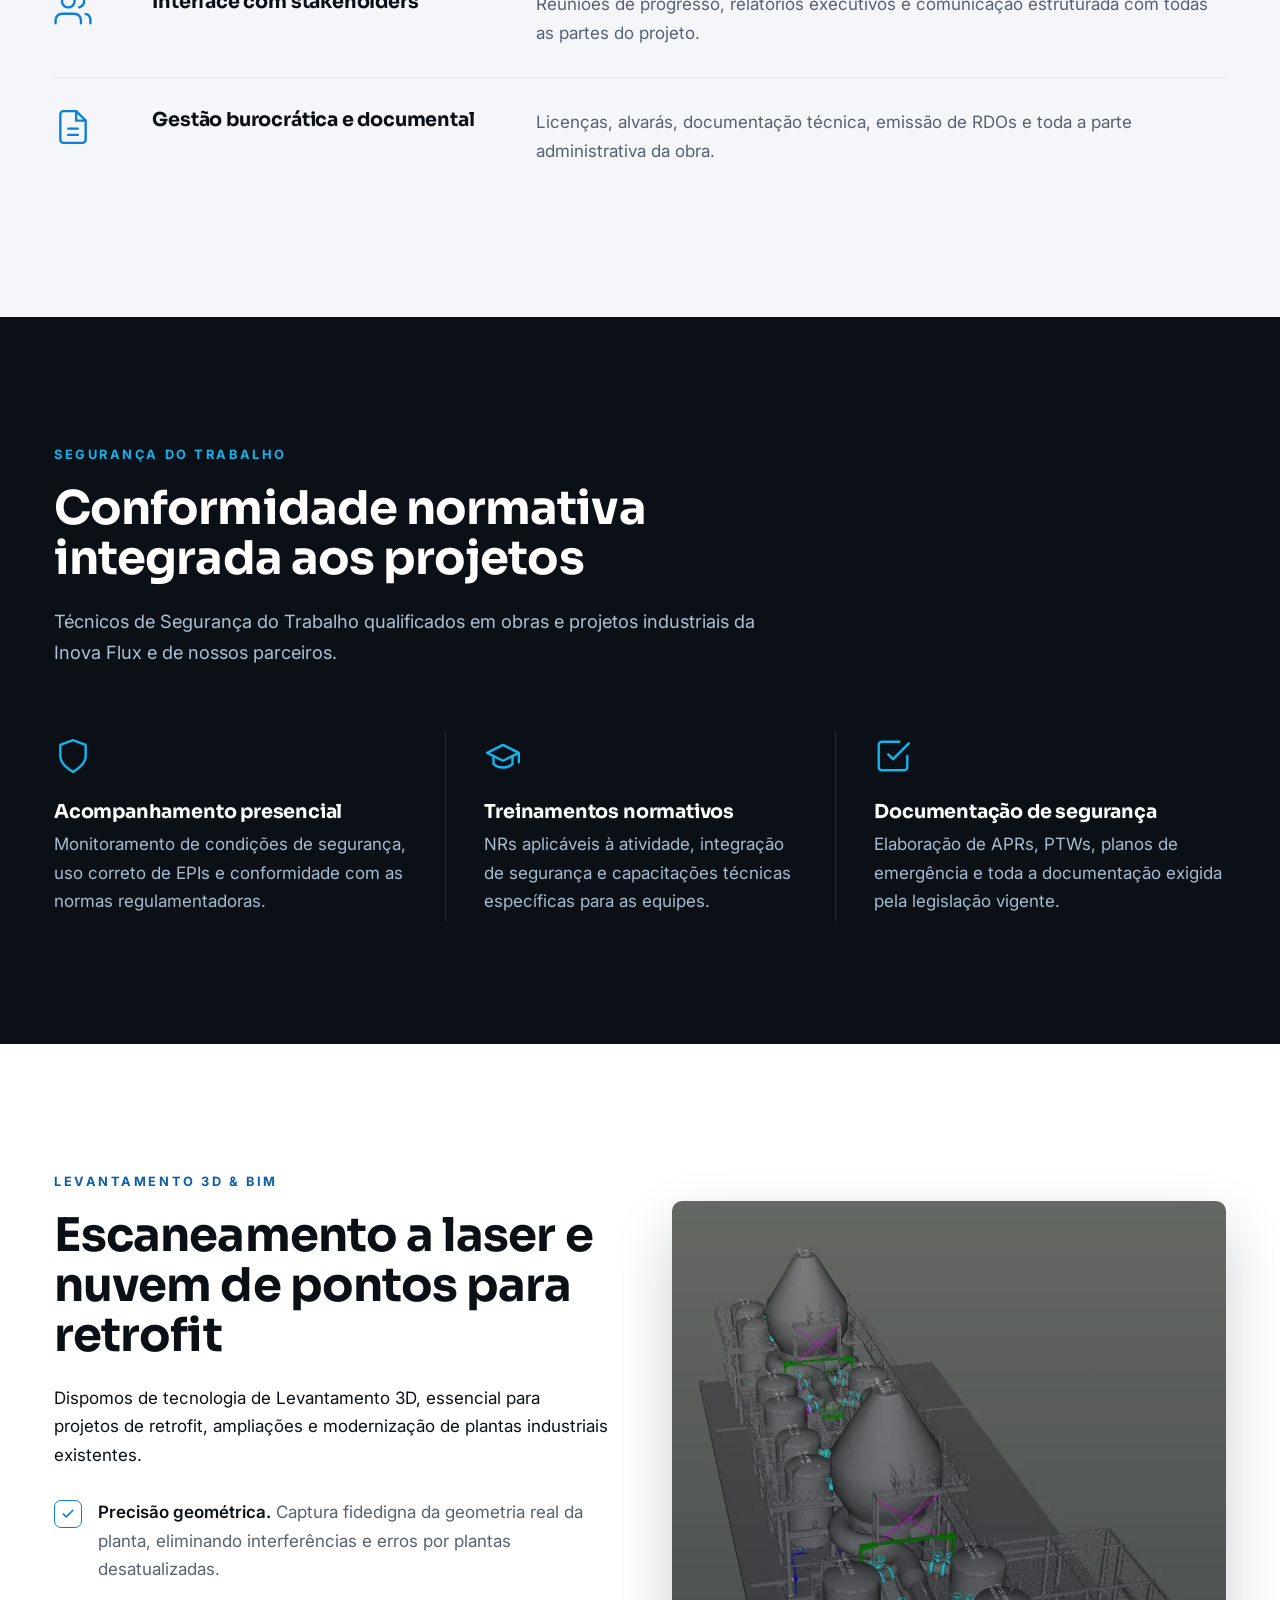
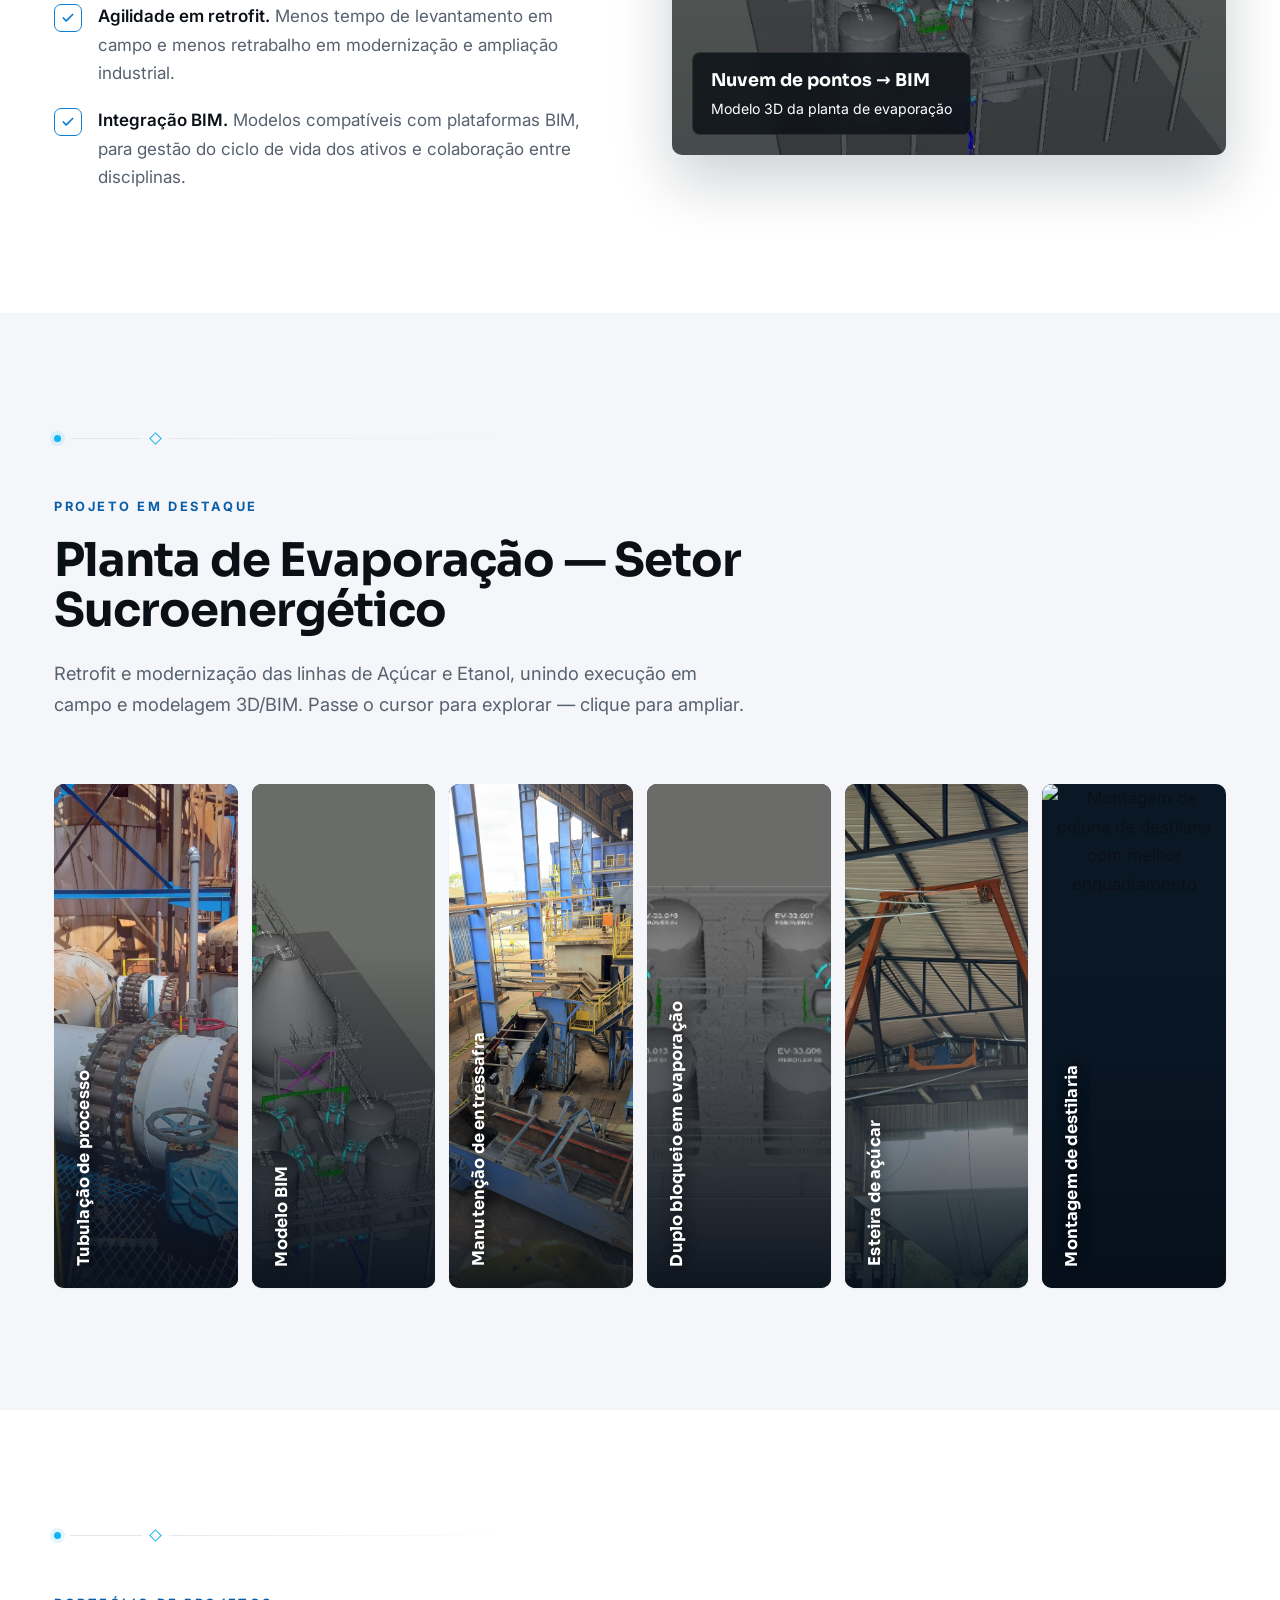
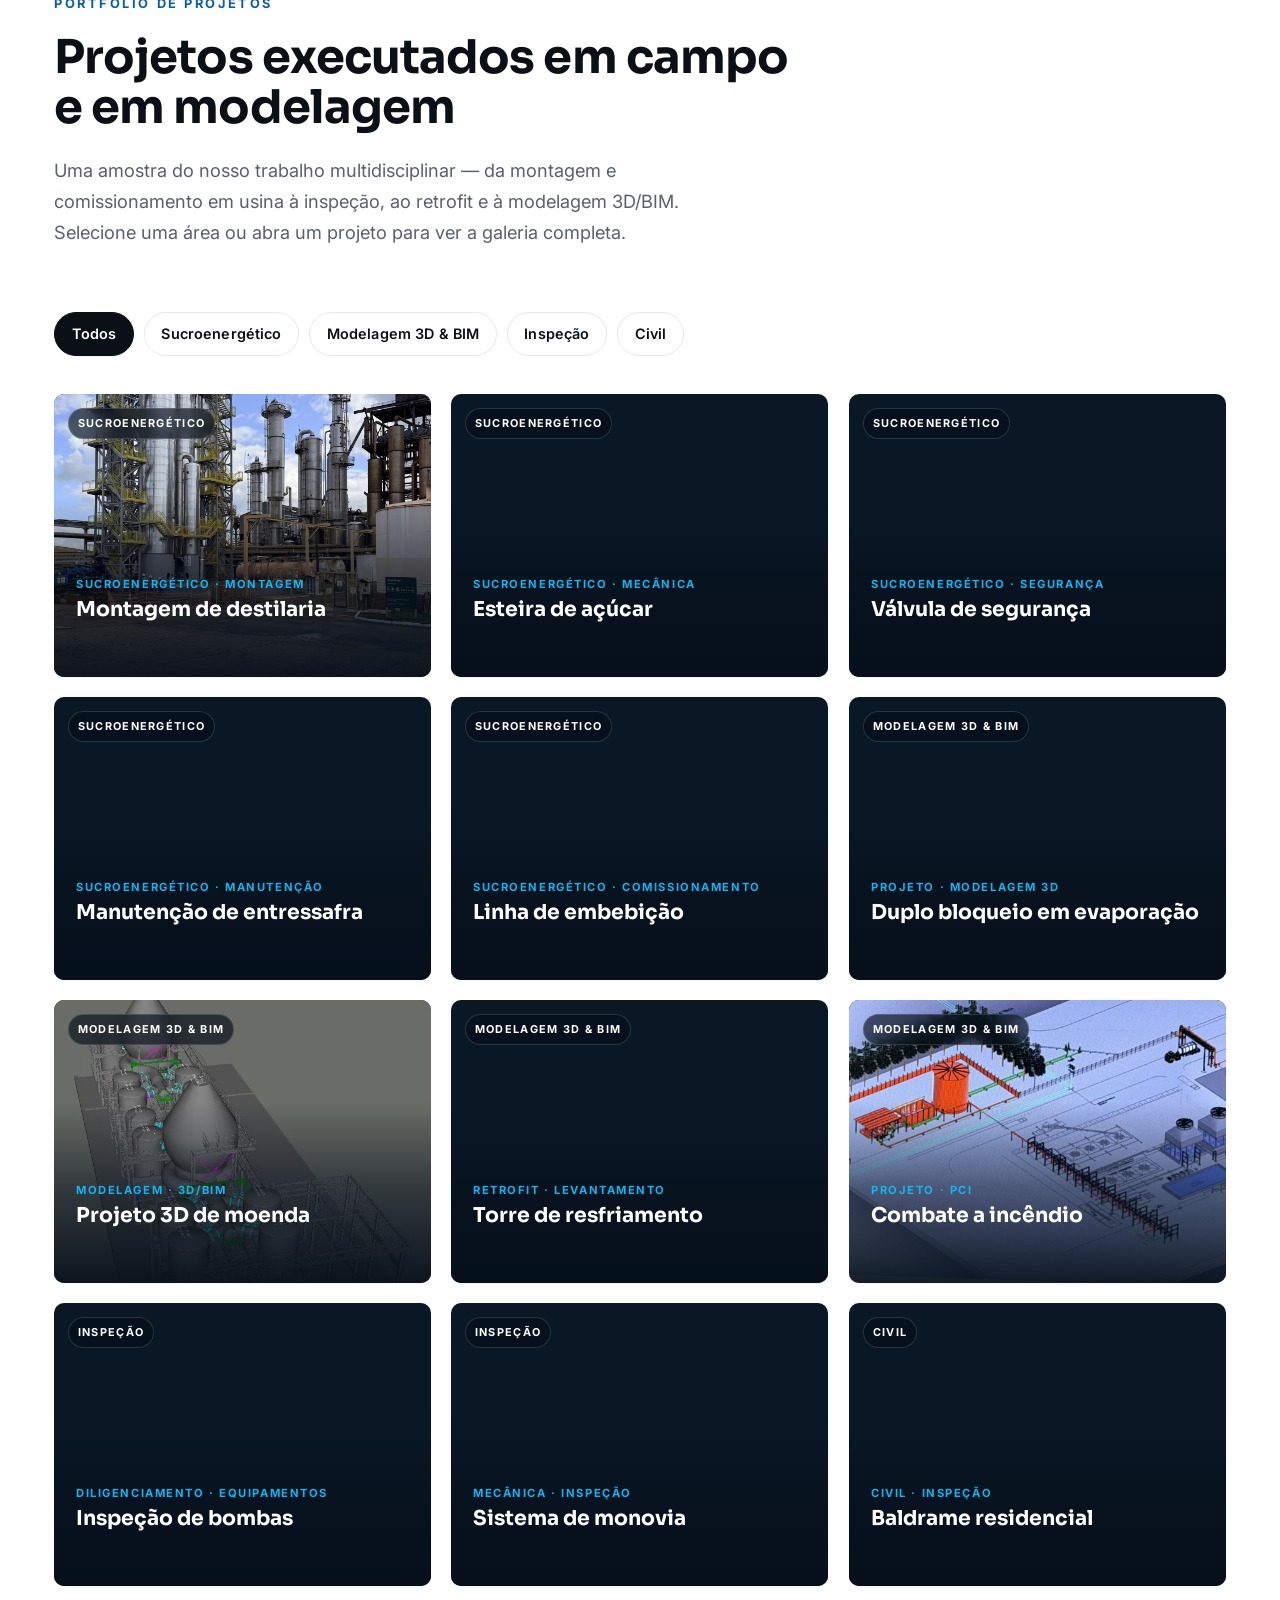
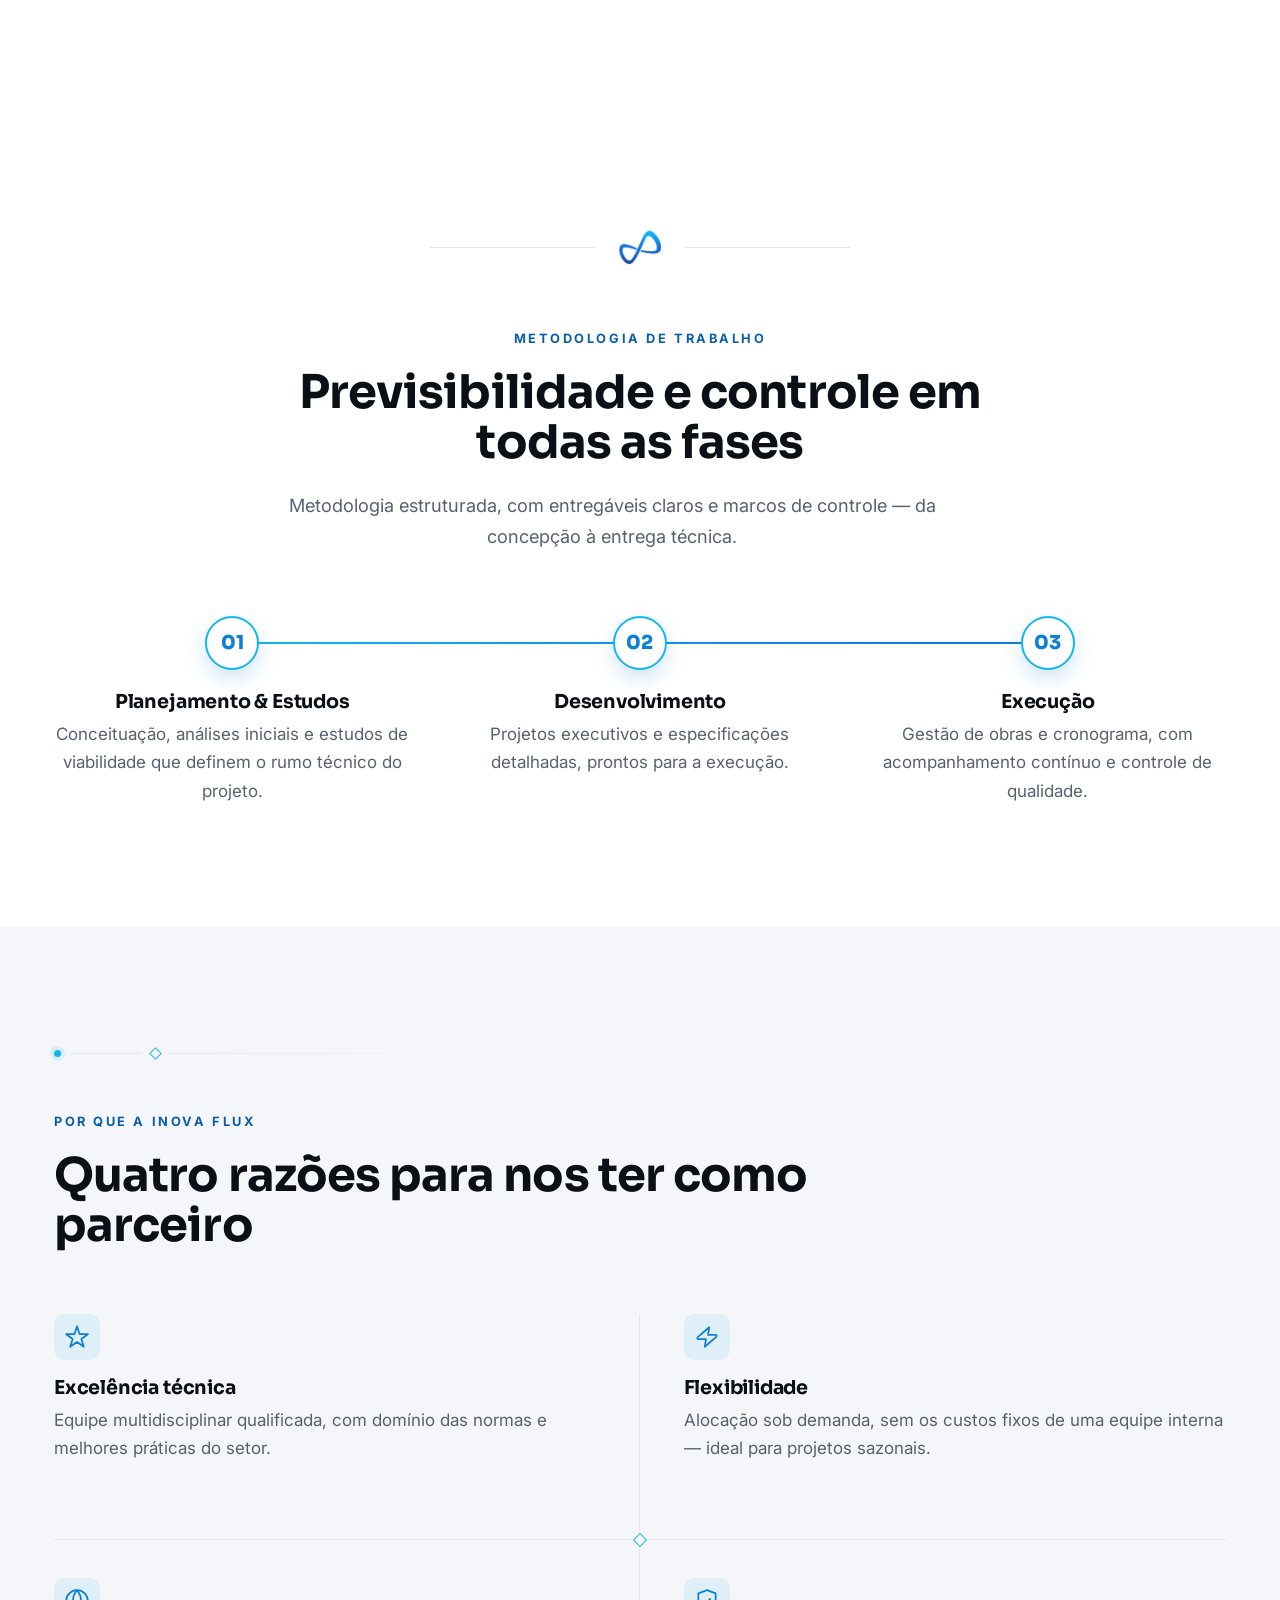
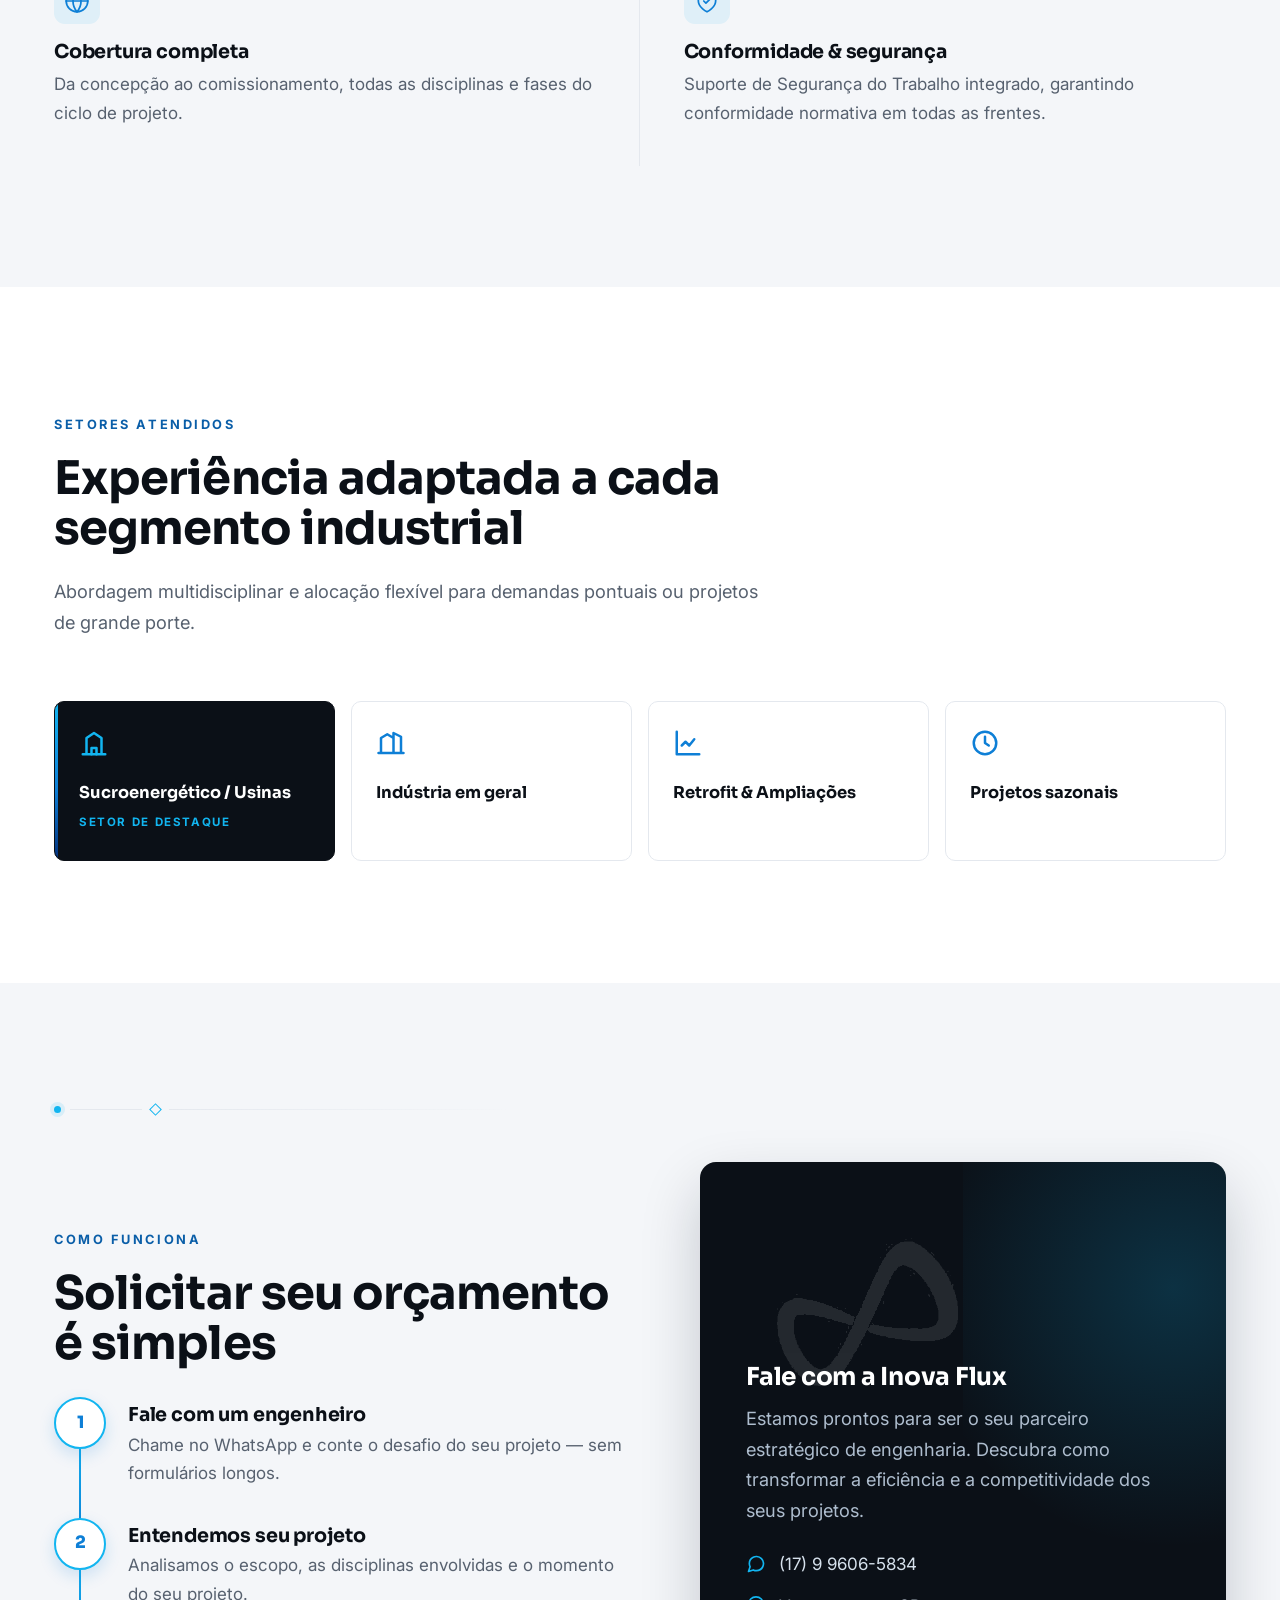
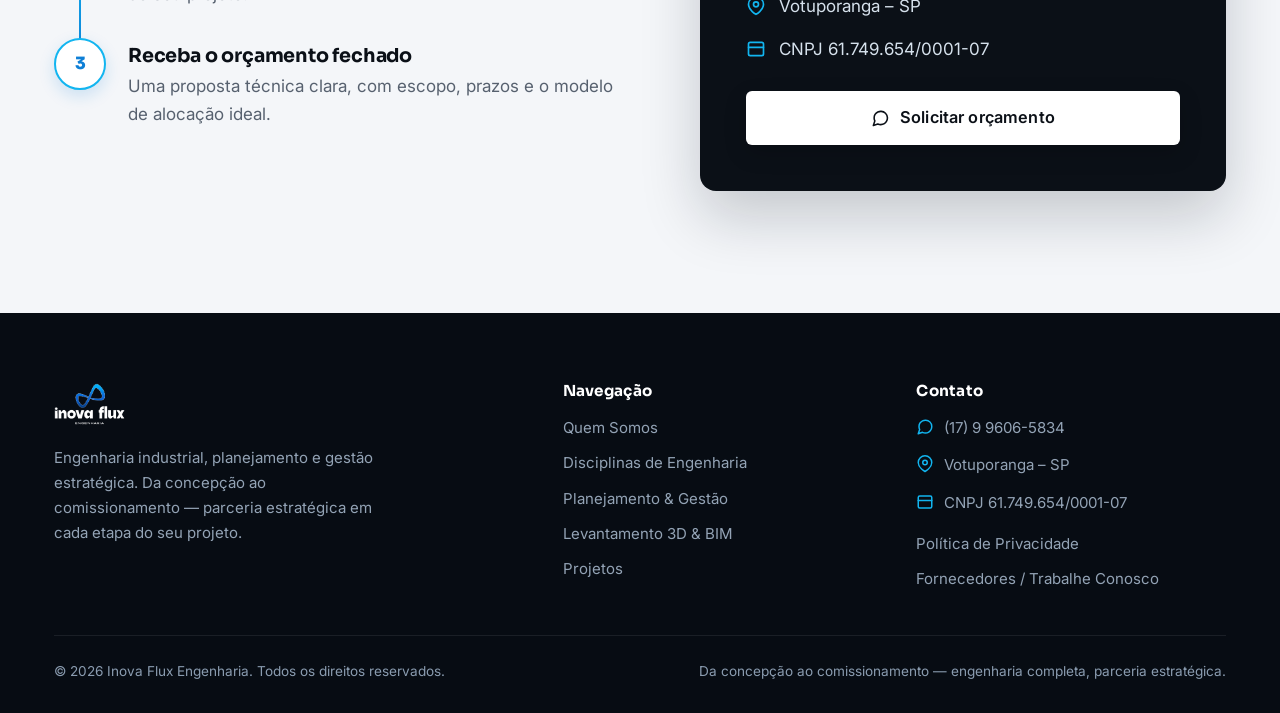
==== commit 47fe709e: "Merge branch 'main' of https://github.com/buildvplayground/inova-flux-engenharia into feature/lp-suc" ====
--- a/Site/index.html
+++ b/Site/index.html
@@ -402,7 +402,7 @@
         <span class="proj-body">
           <span class="proj-over">Sucroenergético · Montagem</span>
           <span class="proj-title">Montagem de destilaria</span>
-          <span class="proj-small"><svg viewBox="0 0 24 24" fill="none" stroke="currentColor" stroke-width="2" stroke-linecap="round" stroke-linejoin="round" aria-hidden="true"><path d="M23 19a2 2 0 0 1-2 2H3a2 2 0 0 1-2-2V8a2 2 0 0 1 2-2h4l2-3h6l2 3h4a2 2 0 0 1 2 2z"/><circle cx="12" cy="13" r="4"/></svg>6 fotos · Ver galeria</span>
+          <span class="proj-small"><svg viewBox="0 0 24 24" fill="none" stroke="currentColor" stroke-width="2" stroke-linecap="round" stroke-linejoin="round" aria-hidden="true"><path d="M23 19a2 2 0 0 1-2 2H3a2 2 0 0 1-2-2V8a2 2 0 0 1 2-2h4l2-3h6l2 3h4a2 2 0 0 1 2 2z"/><circle cx="12" cy="13" r="4"/></svg>8 fotos · Ver galeria</span>
         </span>
       </button>
       <button class="proj-card" data-reveal data-cat="sucro" data-title="Esteira de açúcar" data-over="Sucroenergético · Mecânica" data-count="6" data-gallery="assets/img/projetos/esteira-acucar/01.webp||assets/img/projetos/esteira-acucar/02.webp||assets/img/projetos/esteira-acucar/03.webp||assets/img/projetos/esteira-acucar/04.webp||assets/img/projetos/esteira-acucar/05.webp||assets/img/projetos/esteira-acucar/06.webp">
@@ -412,7 +412,7 @@
         <span class="proj-body">
           <span class="proj-over">Sucroenergético · Mecânica</span>
           <span class="proj-title">Esteira de açúcar</span>
-          <span class="proj-small"><svg viewBox="0 0 24 24" fill="none" stroke="currentColor" stroke-width="2" stroke-linecap="round" stroke-linejoin="round" aria-hidden="true"><path d="M23 19a2 2 0 0 1-2 2H3a2 2 0 0 1-2-2V8a2 2 0 0 1 2-2h4l2-3h6l2 3h4a2 2 0 0 1 2 2z"/><circle cx="12" cy="13" r="4"/></svg>6 fotos · Ver galeria</span>
+          <span class="proj-small"><svg viewBox="0 0 24 24" fill="none" stroke="currentColor" stroke-width="2" stroke-linecap="round" stroke-linejoin="round" aria-hidden="true"><path d="M23 19a2 2 0 0 1-2 2H3a2 2 0 0 1-2-2V8a2 2 0 0 1 2-2h4l2-3h6l2 3h4a2 2 0 0 1 2 2z"/><circle cx="12" cy="13" r="4"/></svg>33 fotos · Ver galeria</span>
         </span>
       </button>
       <button class="proj-card" data-reveal data-cat="sucro" data-title="Válvula de segurança" data-over="Sucroenergético · Segurança" data-count="6" data-gallery="assets/img/projetos/valvula-seguranca/01.webp||assets/img/projetos/valvula-seguranca/02.webp||assets/img/projetos/valvula-seguranca/03.webp||assets/img/projetos/valvula-seguranca/04.webp||assets/img/projetos/valvula-seguranca/05.webp||assets/img/projetos/valvula-seguranca/06.webp">
@@ -422,7 +422,7 @@
         <span class="proj-body">
           <span class="proj-over">Sucroenergético · Segurança</span>
           <span class="proj-title">Válvula de segurança</span>
-          <span class="proj-small"><svg viewBox="0 0 24 24" fill="none" stroke="currentColor" stroke-width="2" stroke-linecap="round" stroke-linejoin="round" aria-hidden="true"><path d="M23 19a2 2 0 0 1-2 2H3a2 2 0 0 1-2-2V8a2 2 0 0 1 2-2h4l2-3h6l2 3h4a2 2 0 0 1 2 2z"/><circle cx="12" cy="13" r="4"/></svg>6 fotos · Ver galeria</span>
+          <span class="proj-small"><svg viewBox="0 0 24 24" fill="none" stroke="currentColor" stroke-width="2" stroke-linecap="round" stroke-linejoin="round" aria-hidden="true"><path d="M23 19a2 2 0 0 1-2 2H3a2 2 0 0 1-2-2V8a2 2 0 0 1 2-2h4l2-3h6l2 3h4a2 2 0 0 1 2 2z"/><circle cx="12" cy="13" r="4"/></svg>9 fotos · Ver galeria</span>
         </span>
       </button>
       <button class="proj-card" data-reveal data-cat="sucro" data-title="Manutenção de entressafra" data-over="Sucroenergético · Manutenção" data-count="4" data-gallery="assets/img/projetos/manutencao-entressafra/01.webp||assets/img/projetos/manutencao-entressafra/02.webp||assets/img/projetos/manutencao-entressafra/03.webp||assets/img/projetos/manutencao-entressafra/04.webp">
@@ -442,7 +442,7 @@
         <span class="proj-body">
           <span class="proj-over">Sucroenergético · Comissionamento</span>
           <span class="proj-title">Linha de embebição</span>
-          <span class="proj-small"><svg viewBox="0 0 24 24" fill="none" stroke="currentColor" stroke-width="2" stroke-linecap="round" stroke-linejoin="round" aria-hidden="true"><path d="M23 19a2 2 0 0 1-2 2H3a2 2 0 0 1-2-2V8a2 2 0 0 1 2-2h4l2-3h6l2 3h4a2 2 0 0 1 2 2z"/><circle cx="12" cy="13" r="4"/></svg>6 fotos · Ver galeria</span>
+          <span class="proj-small"><svg viewBox="0 0 24 24" fill="none" stroke="currentColor" stroke-width="2" stroke-linecap="round" stroke-linejoin="round" aria-hidden="true"><path d="M23 19a2 2 0 0 1-2 2H3a2 2 0 0 1-2-2V8a2 2 0 0 1 2-2h4l2-3h6l2 3h4a2 2 0 0 1 2 2z"/><circle cx="12" cy="13" r="4"/></svg>12 fotos · Ver galeria</span>
         </span>
       </button>
       <button class="proj-card" data-reveal data-cat="bim" data-title="Duplo bloqueio em evaporação" data-over="Projeto · Modelagem 3D" data-count="3" data-gallery="assets/img/projetos/duplo-bloqueio-evaporacao/01.webp||assets/img/projetos/duplo-bloqueio-evaporacao/02.webp||assets/img/projetos/duplo-bloqueio-evaporacao/03.webp">
@@ -472,7 +472,7 @@
         <span class="proj-body">
           <span class="proj-over">Retrofit · Levantamento</span>
           <span class="proj-title">Torre de resfriamento</span>
-          <span class="proj-small"><svg viewBox="0 0 24 24" fill="none" stroke="currentColor" stroke-width="2" stroke-linecap="round" stroke-linejoin="round" aria-hidden="true"><path d="M23 19a2 2 0 0 1-2 2H3a2 2 0 0 1-2-2V8a2 2 0 0 1 2-2h4l2-3h6l2 3h4a2 2 0 0 1 2 2z"/><circle cx="12" cy="13" r="4"/></svg>6 fotos · Ver galeria</span>
+          <span class="proj-small"><svg viewBox="0 0 24 24" fill="none" stroke="currentColor" stroke-width="2" stroke-linecap="round" stroke-linejoin="round" aria-hidden="true"><path d="M23 19a2 2 0 0 1-2 2H3a2 2 0 0 1-2-2V8a2 2 0 0 1 2-2h4l2-3h6l2 3h4a2 2 0 0 1 2 2z"/><circle cx="12" cy="13" r="4"/></svg>26 fotos · Ver galeria</span>
         </span>
       </button>
       <button class="proj-card" data-reveal data-cat="bim" data-title="Combate a incêndio" data-over="Projeto · PCI" data-count="3" data-gallery="assets/img/projetos/combate-incendio/01.webp||assets/img/projetos/combate-incendio/02.webp||assets/img/projetos/combate-incendio/03.webp">
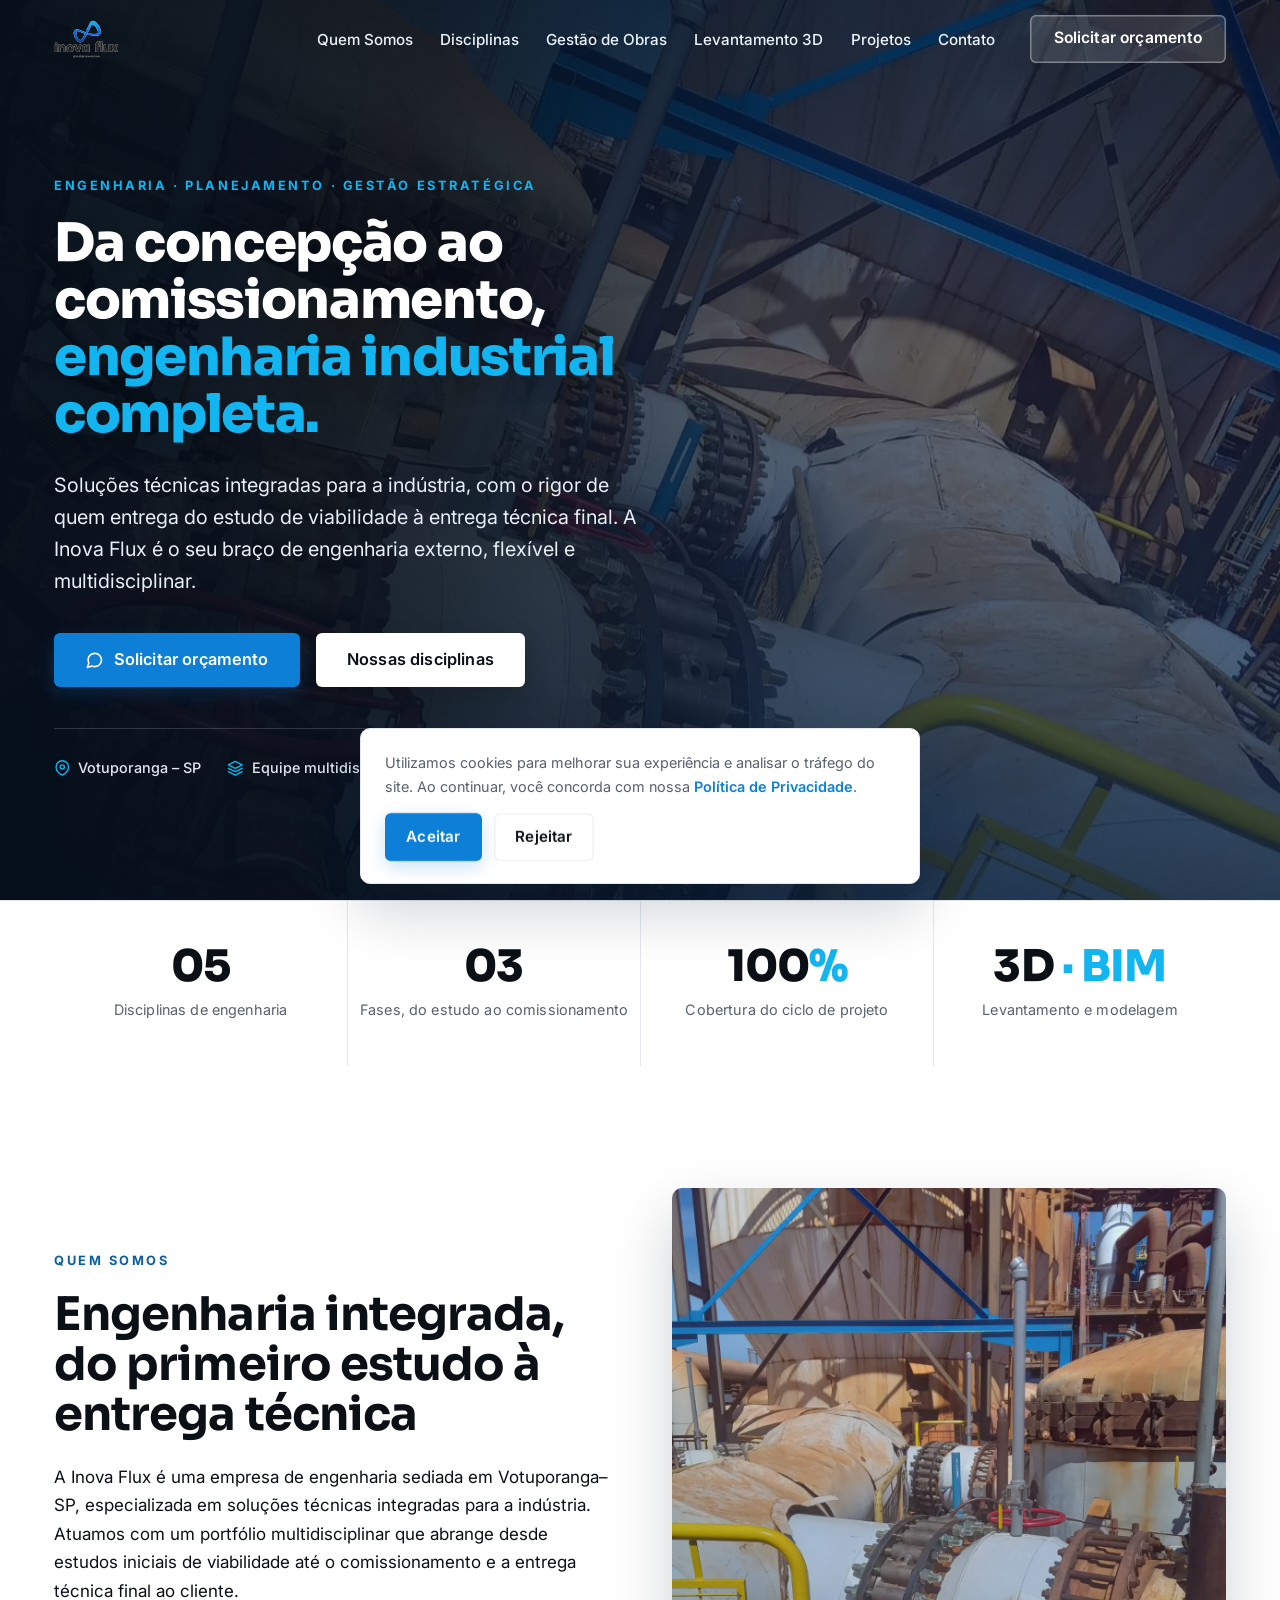
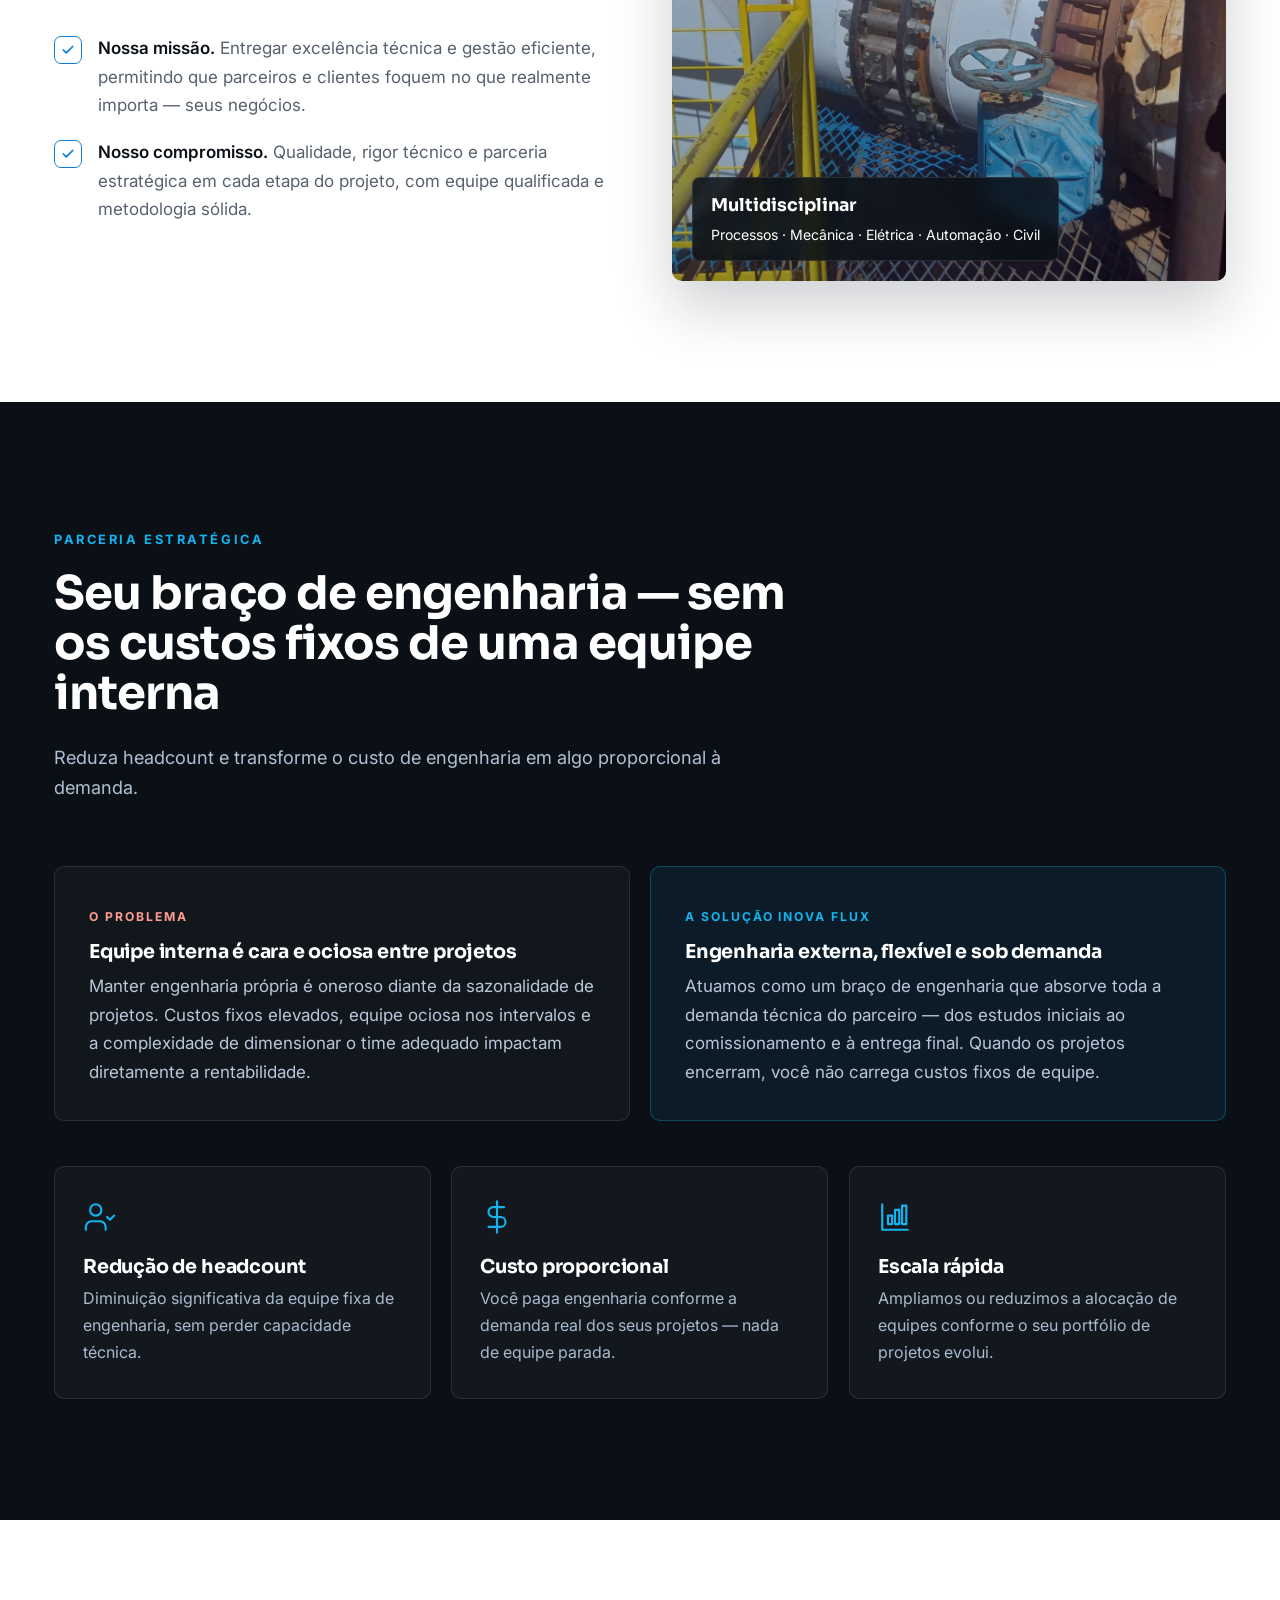
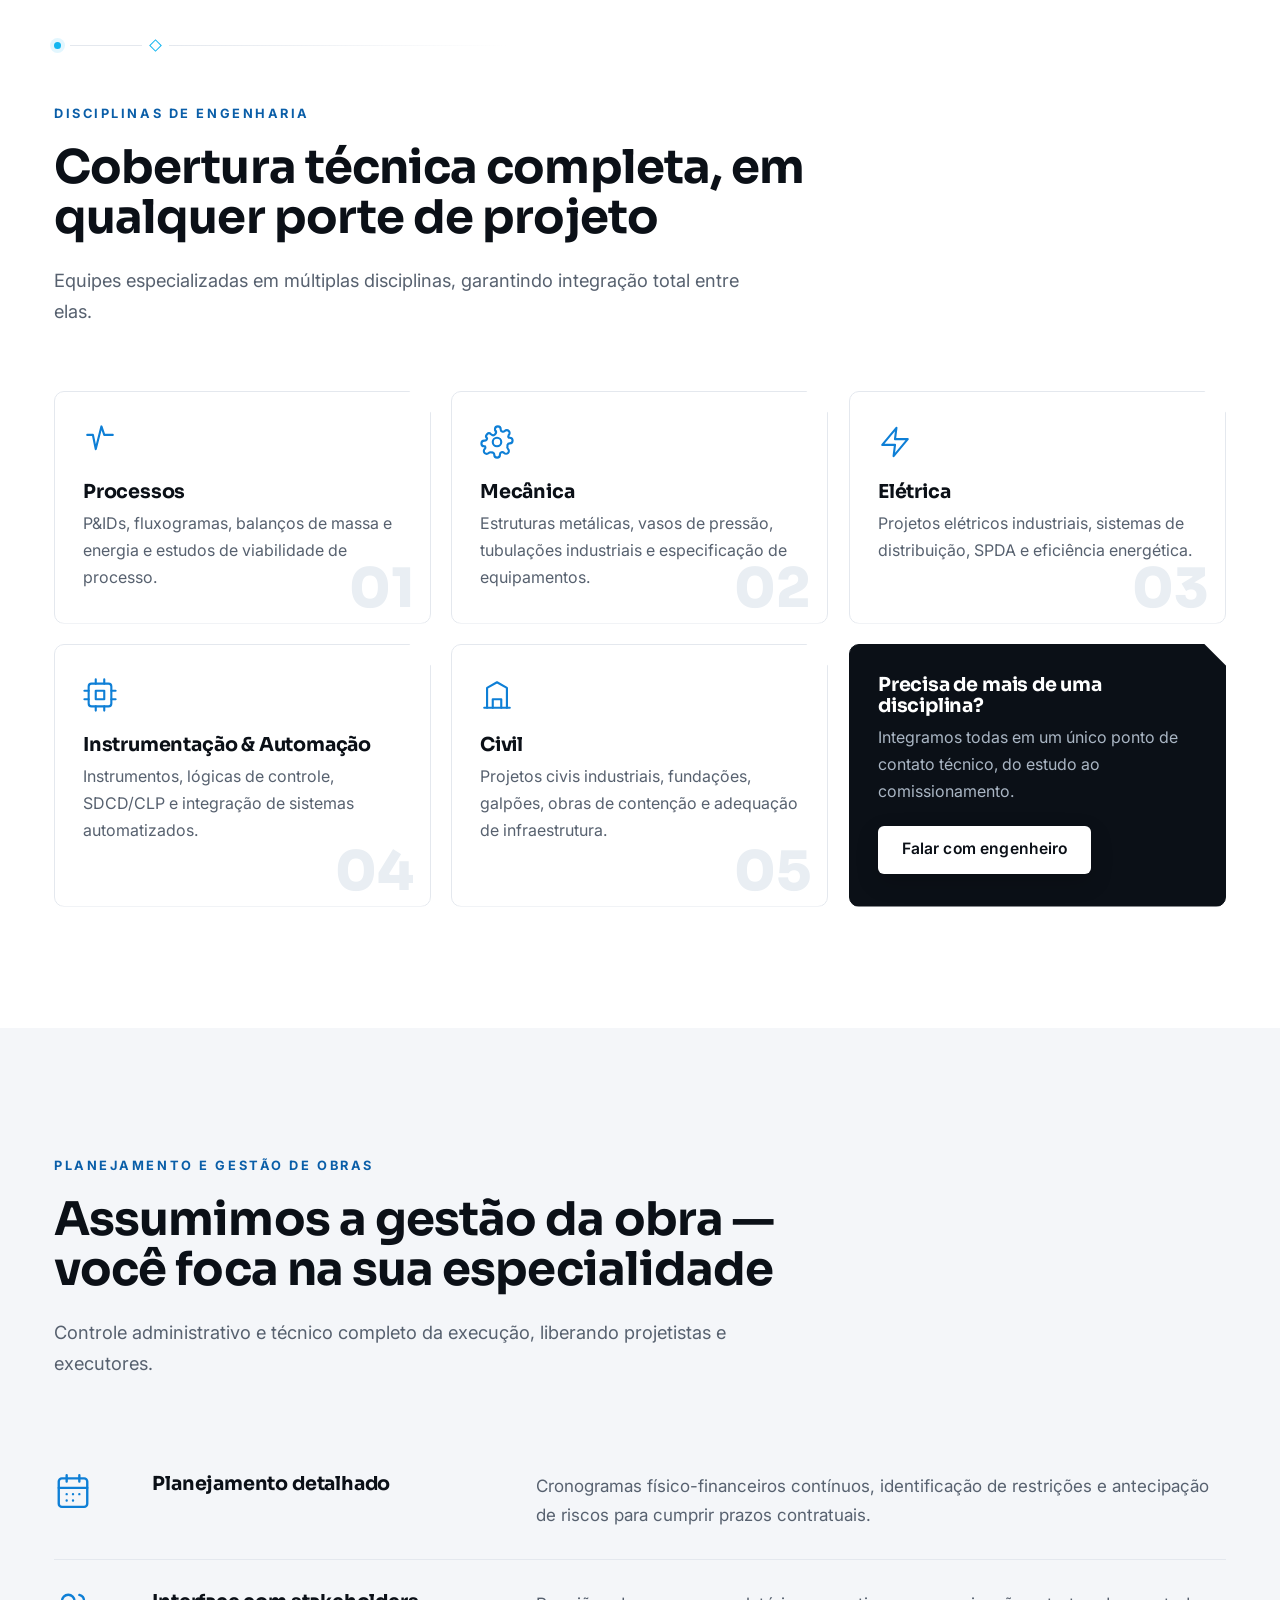
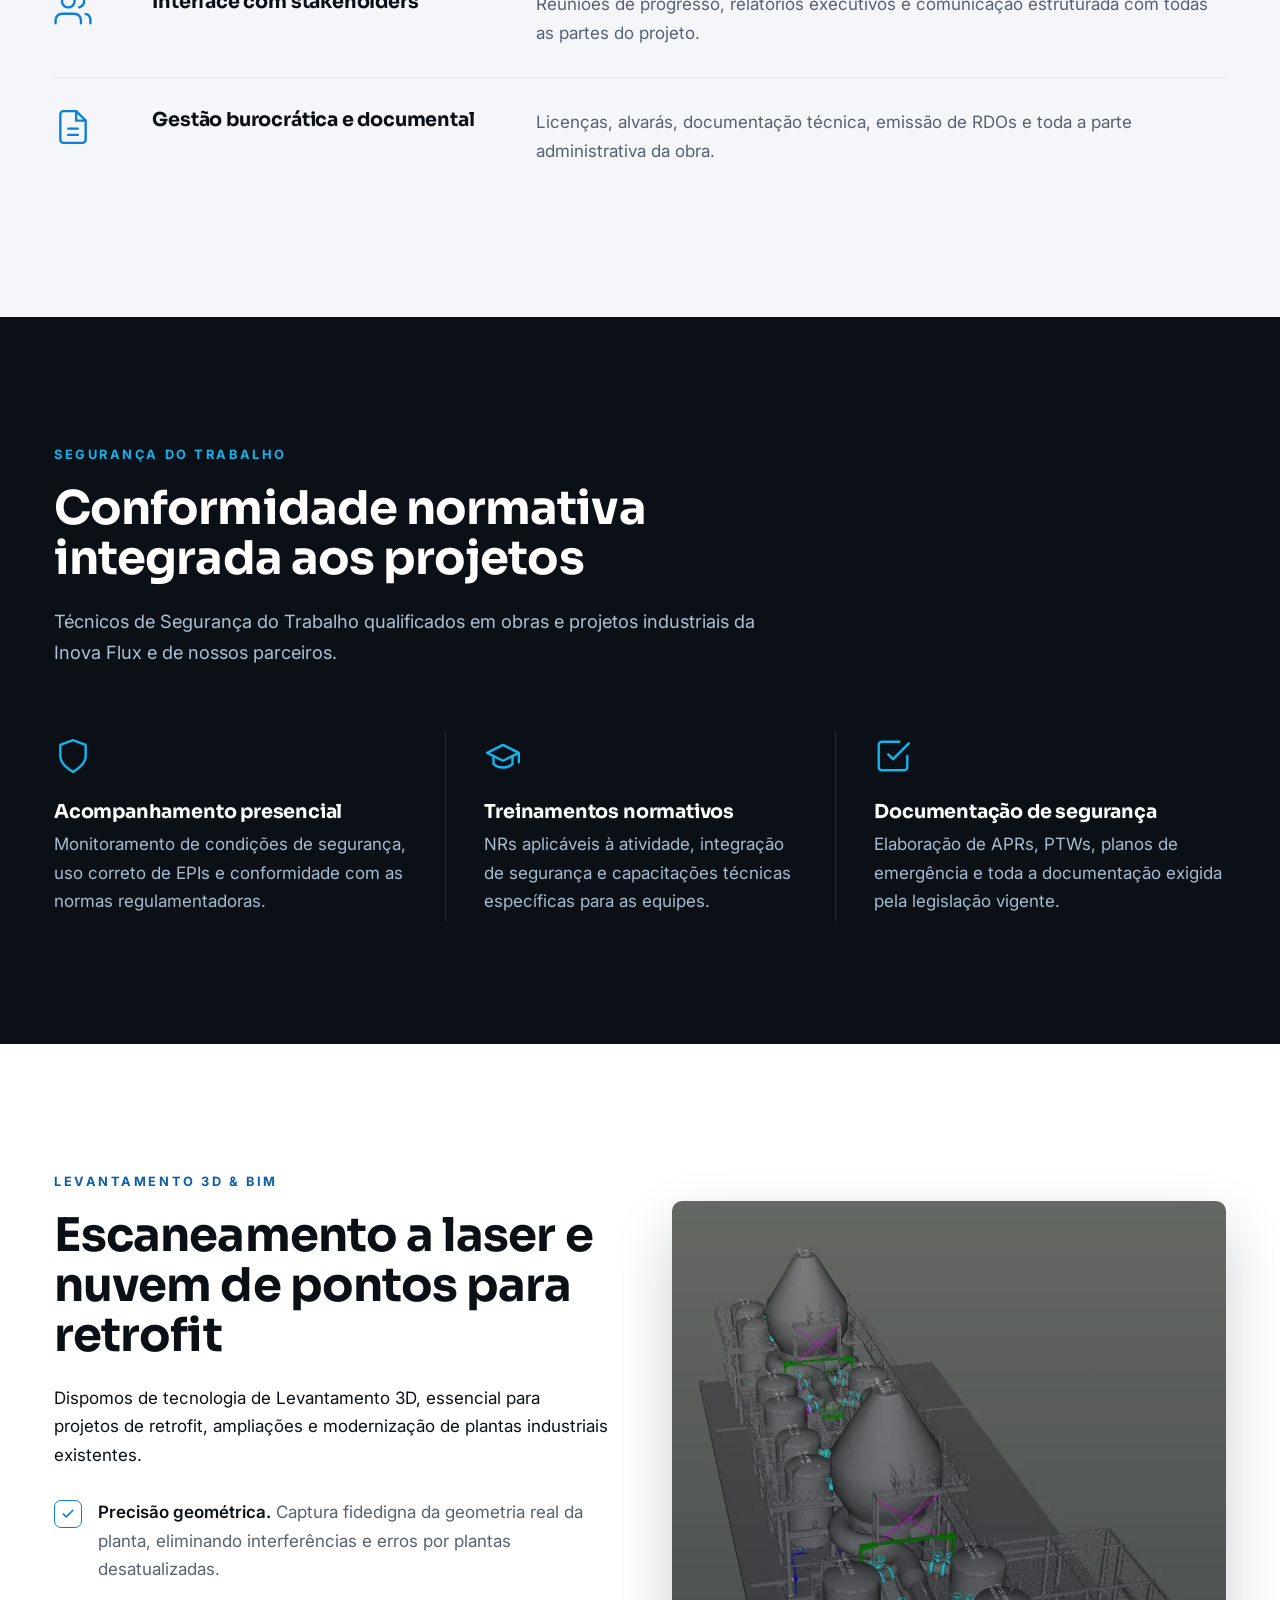
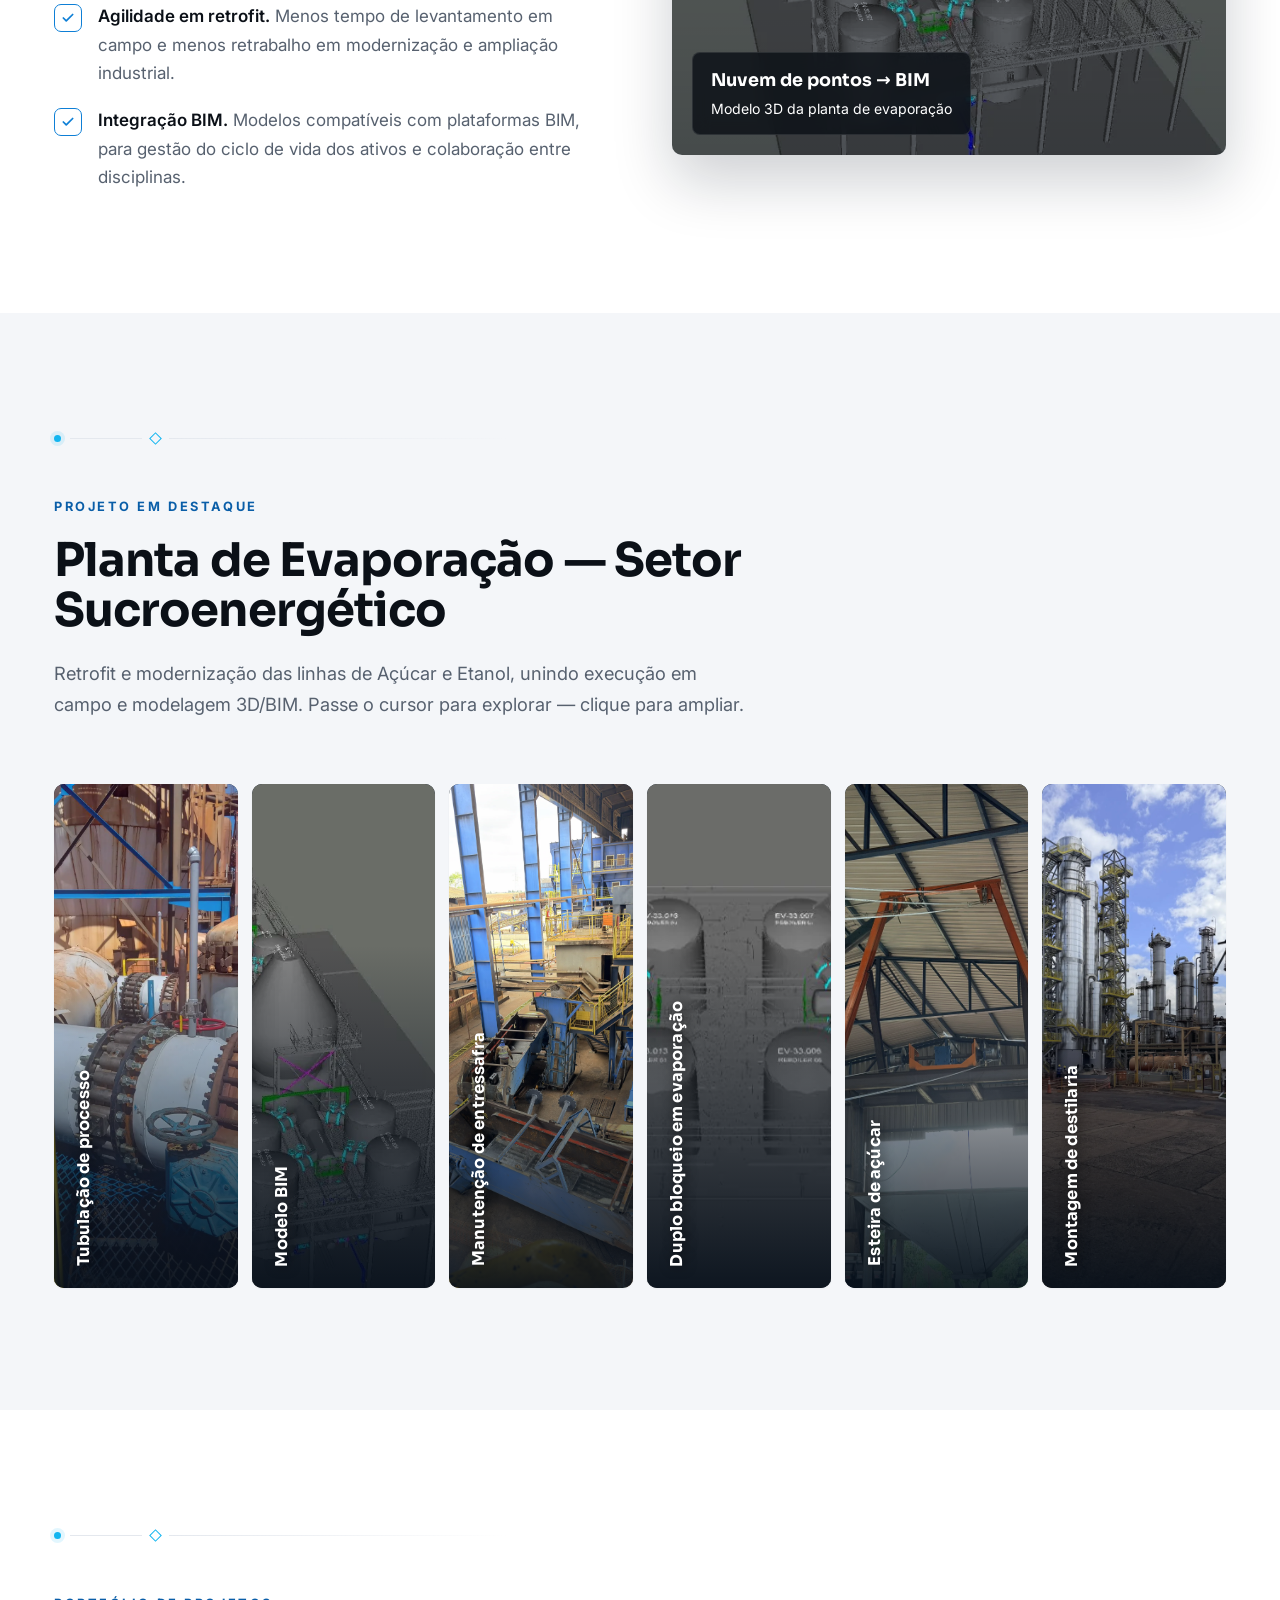
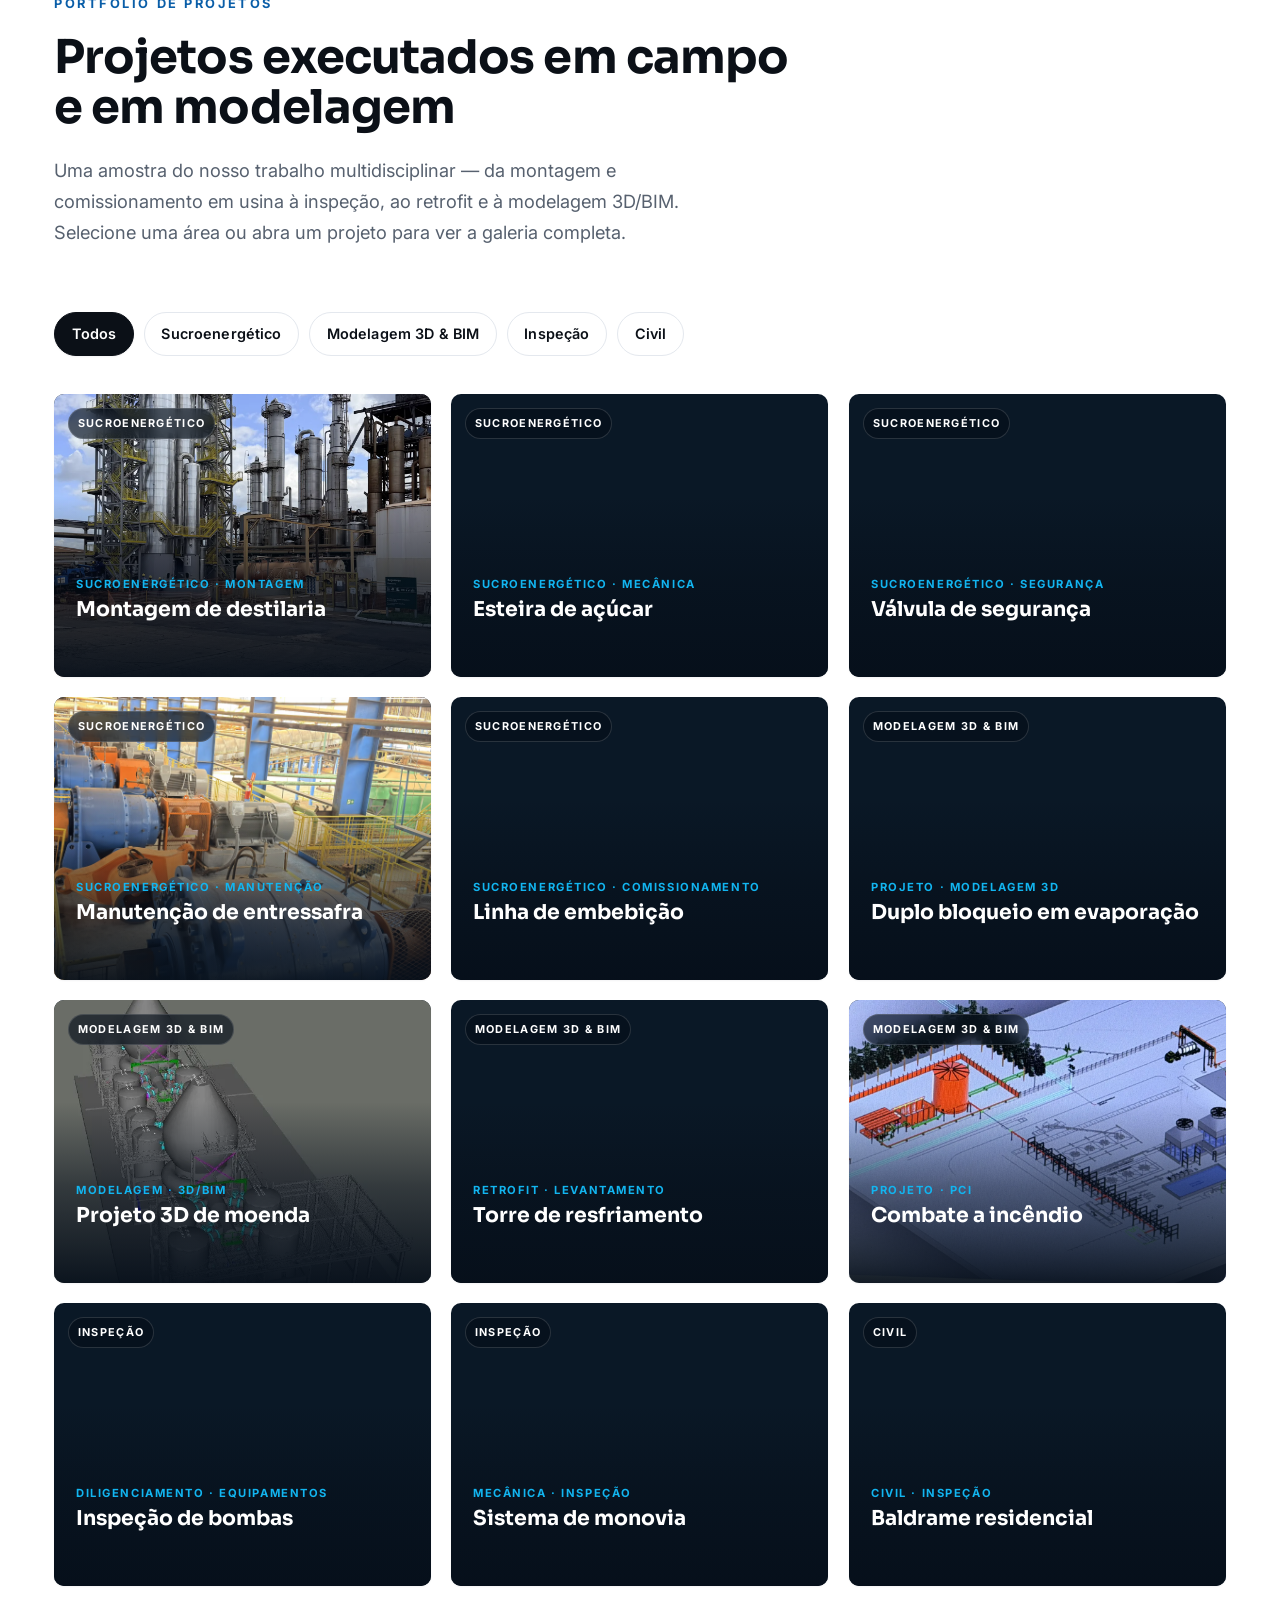
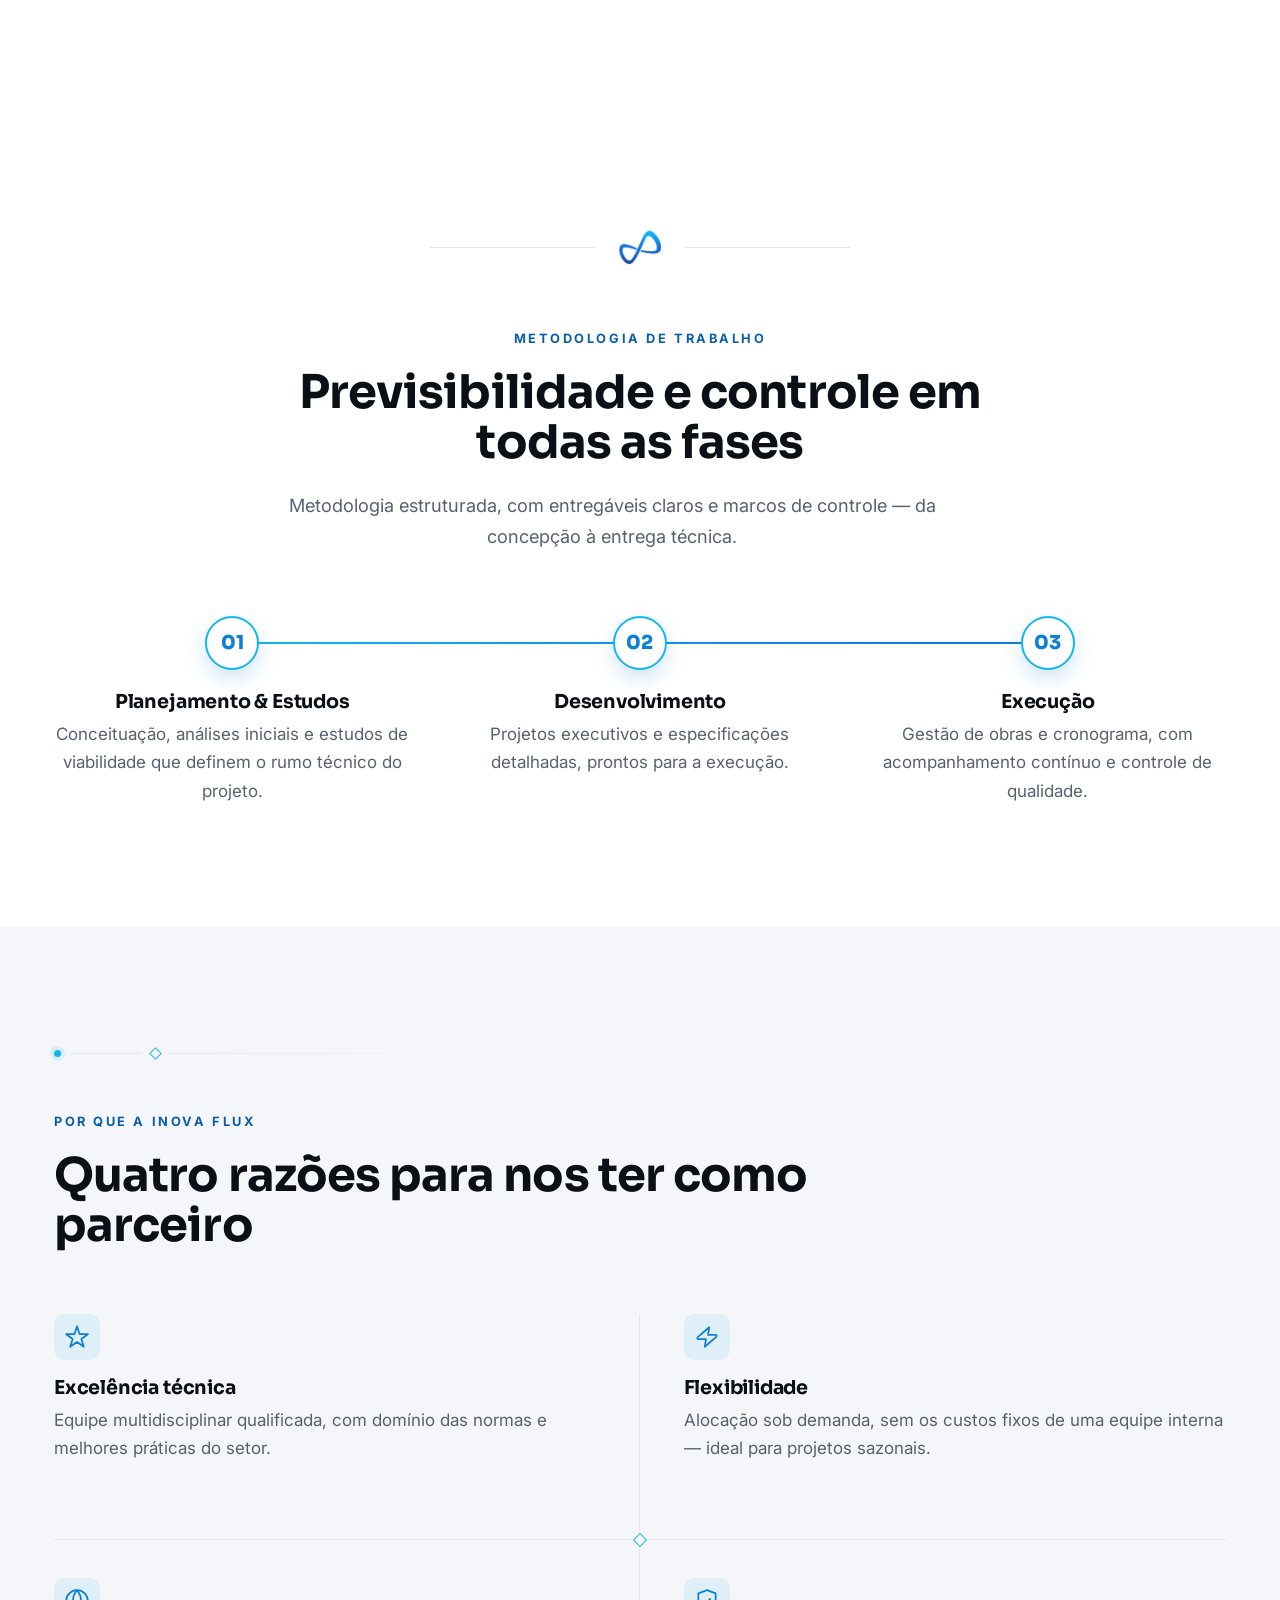
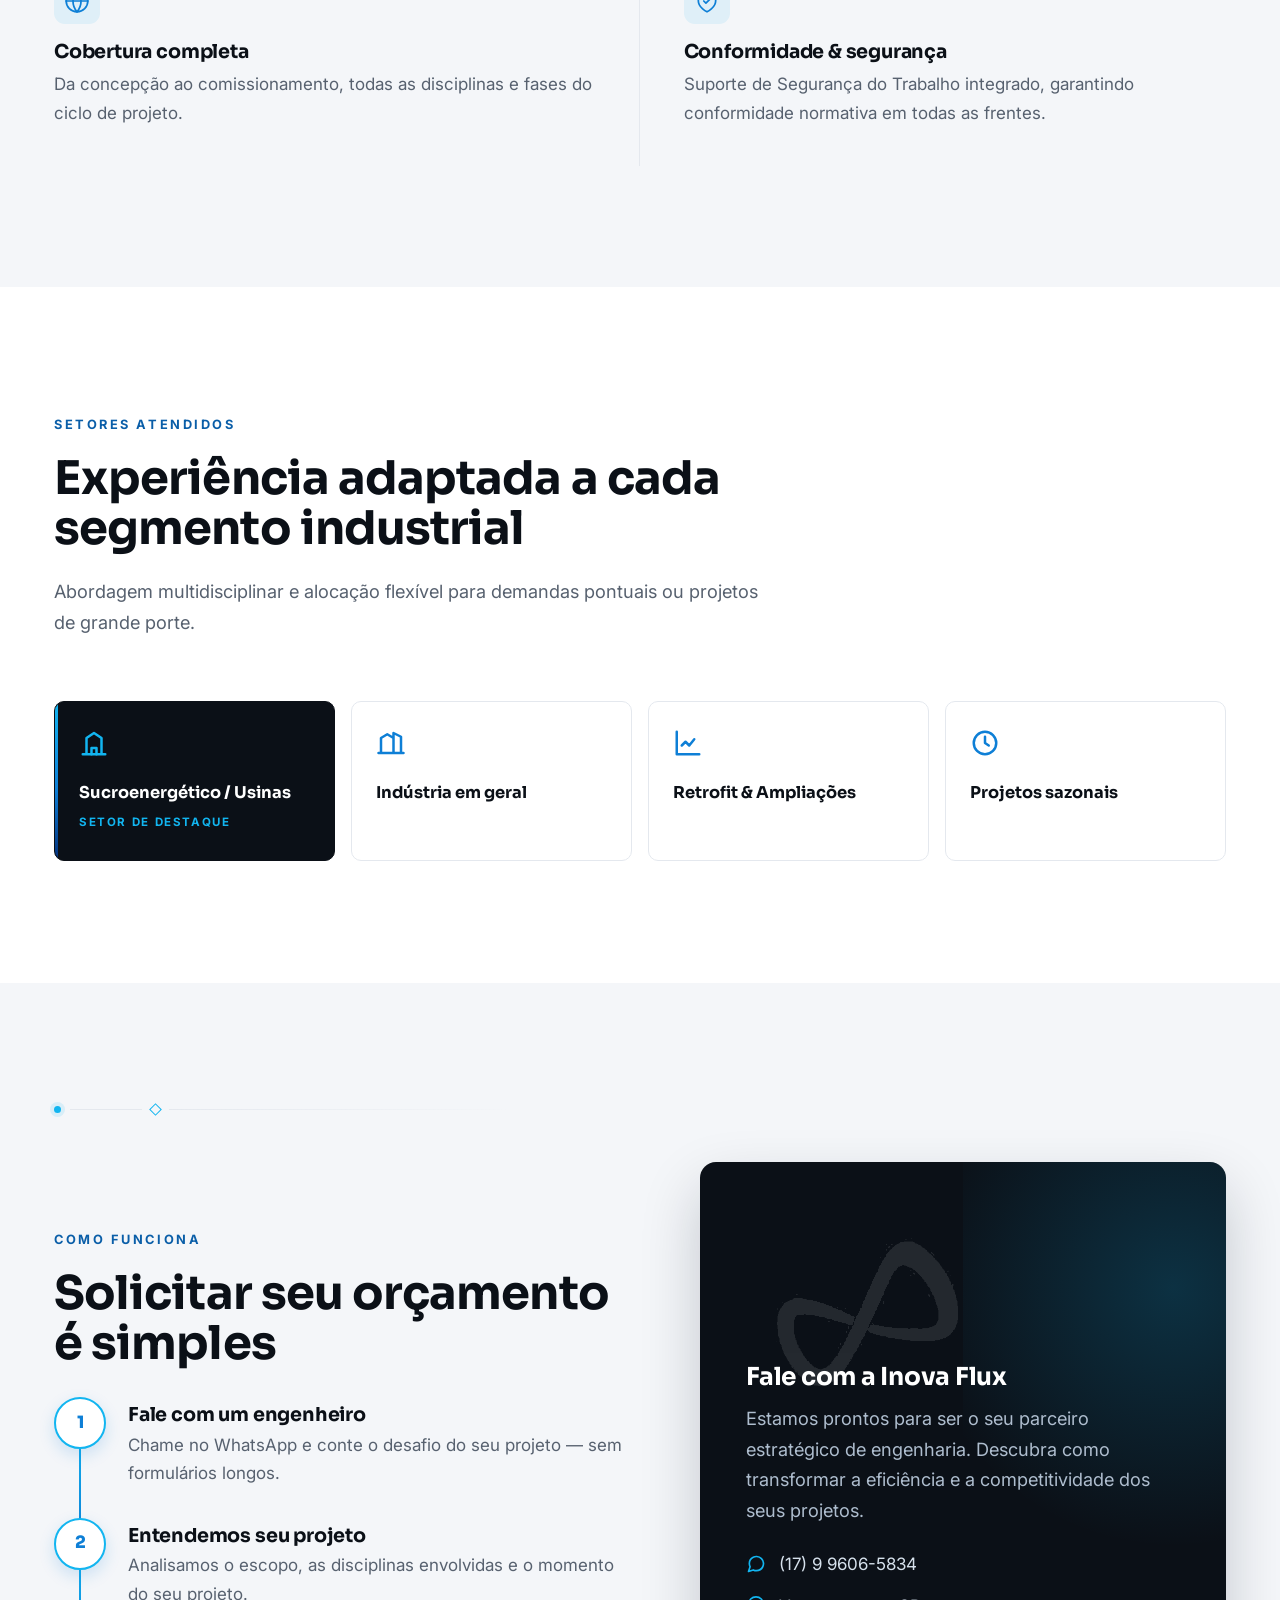
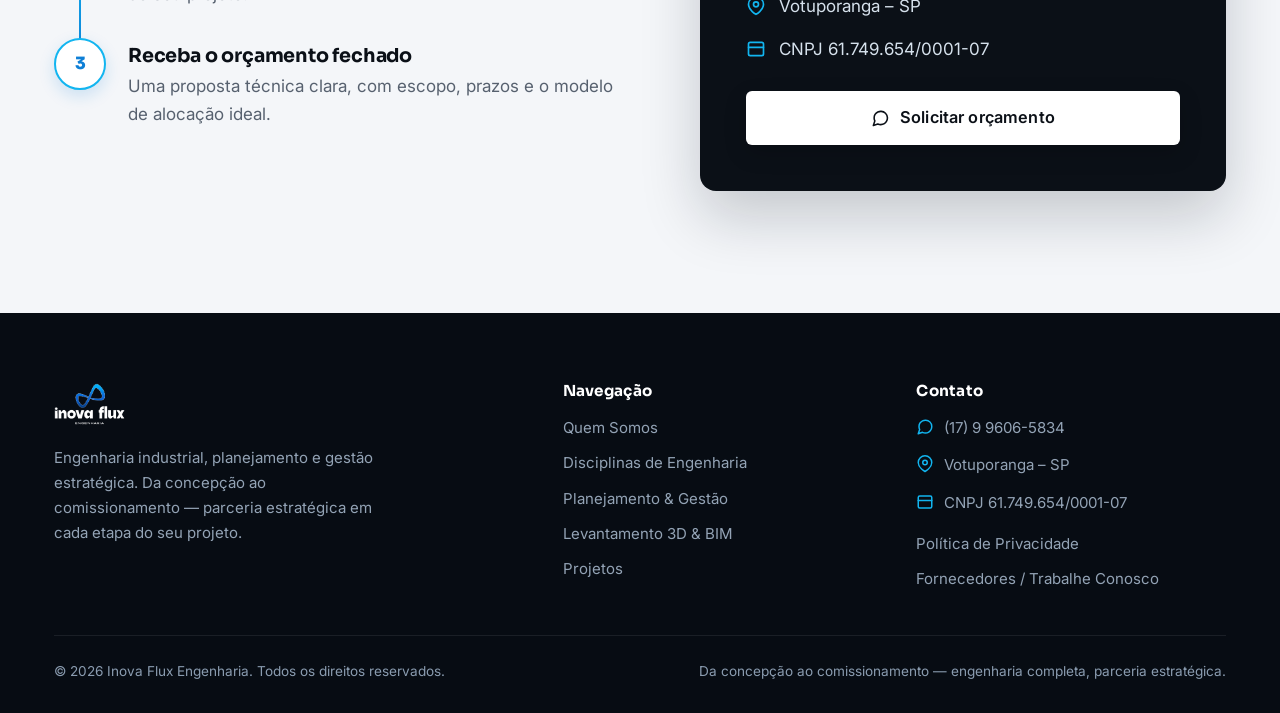
==== commit de7a4c98: "fix: Correct montagem de destilaria image path to existing file Changed from non-existent 01.1.webp " ====
--- a/Site/index.html
+++ b/Site/index.html
@@ -366,7 +366,7 @@
         <div class="pf-meta"><span class="pf-over">Sucroenergético · Mecânica</span><div class="pf-title">Esteira de açúcar</div><span class="pf-small">Execução em campo</span></div>
       </button>
       <button class="pf-card" data-index="5" aria-label="Ampliar: montagem de destilaria">
-        <img src="assets/img/projetos/montagem-destilaria/01.1.webp" alt="Montagem de coluna de destilaria com melhor enquadramento">
+        <img src="assets/img/projetos/montagem-destilaria/02.webp" alt="Montagem de coluna de destilaria com melhor enquadramento">
         <div class="pf-zoom"><svg viewBox="0 0 24 24" fill="none" stroke="currentColor" stroke-width="2" stroke-linecap="round" stroke-linejoin="round"><circle cx="11" cy="11" r="8"/><path d="m21 21-4.3-4.3M11 8v6M8 11h6"/></svg></div>
         <div class="pf-meta"><span class="pf-over">Sucroenergético · Montagem</span><div class="pf-title">Montagem de destilaria</div><span class="pf-small">Execução em campo</span></div>
       </button>
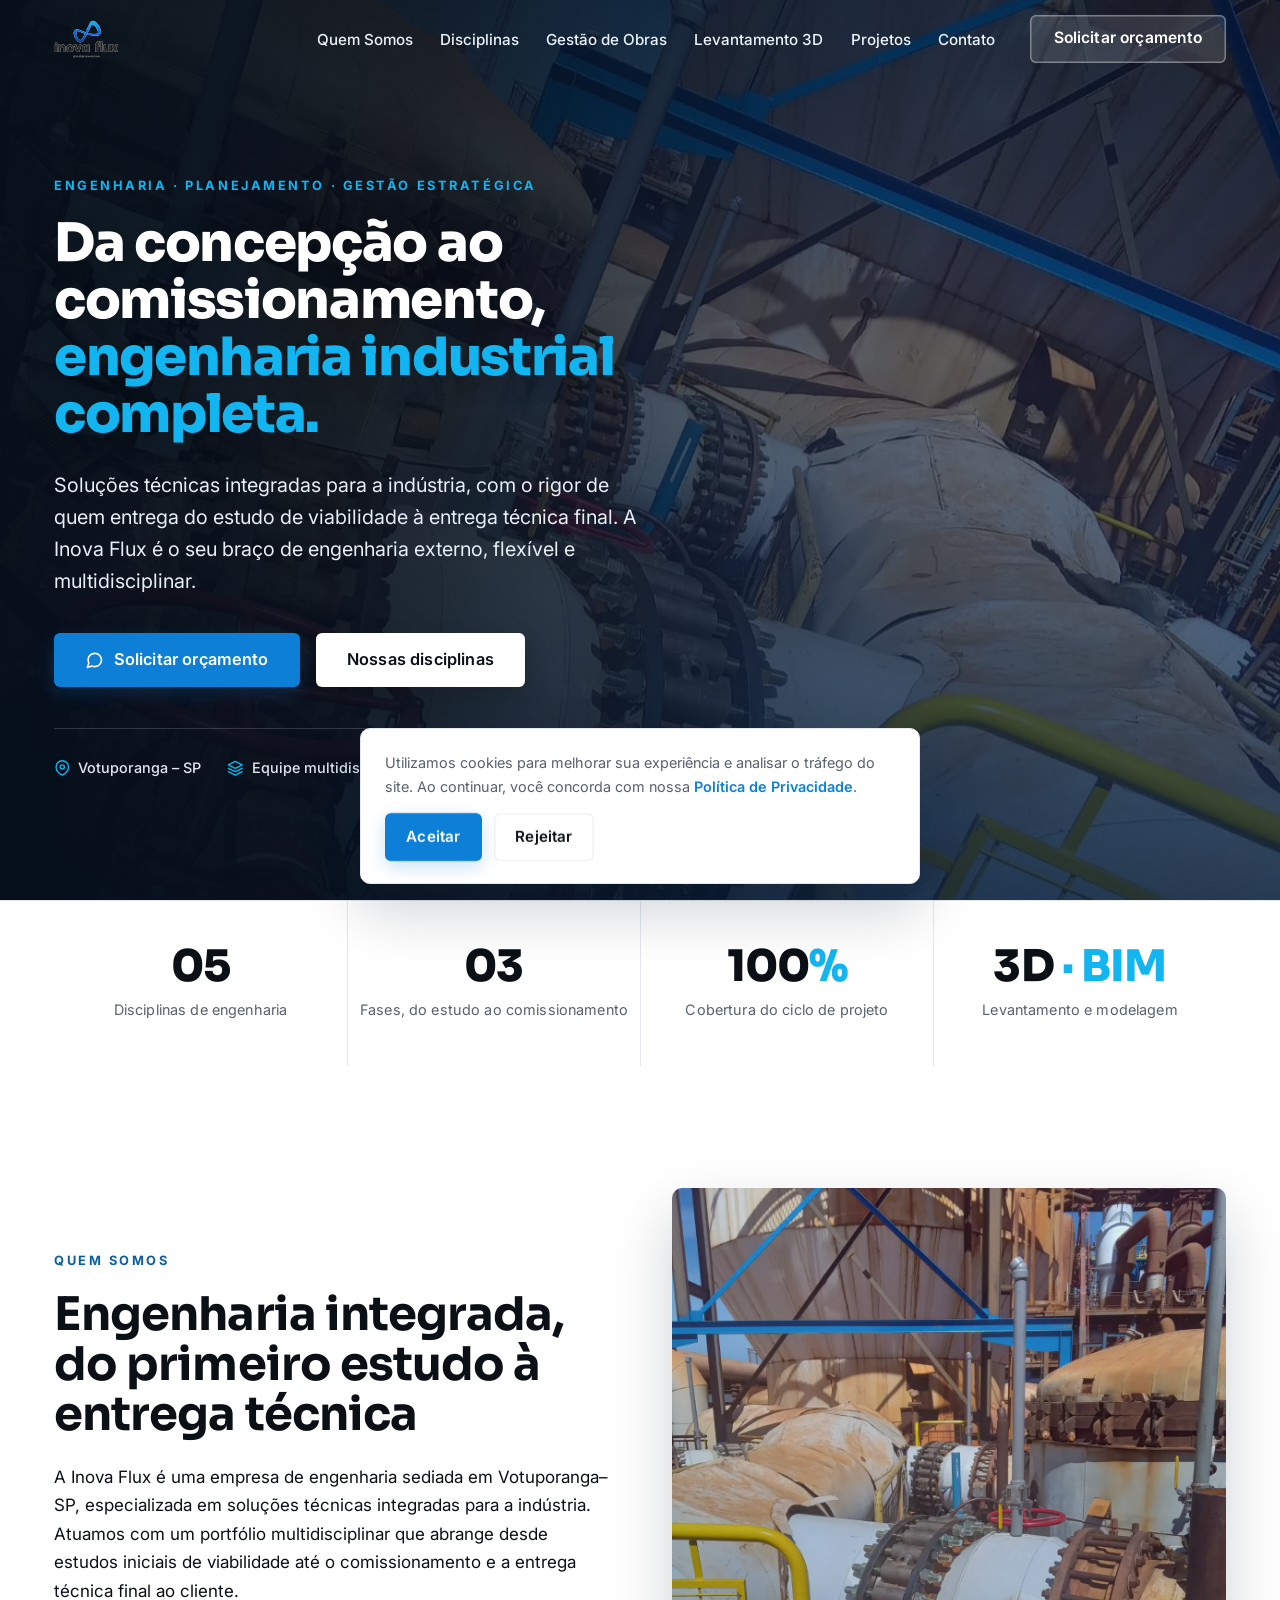
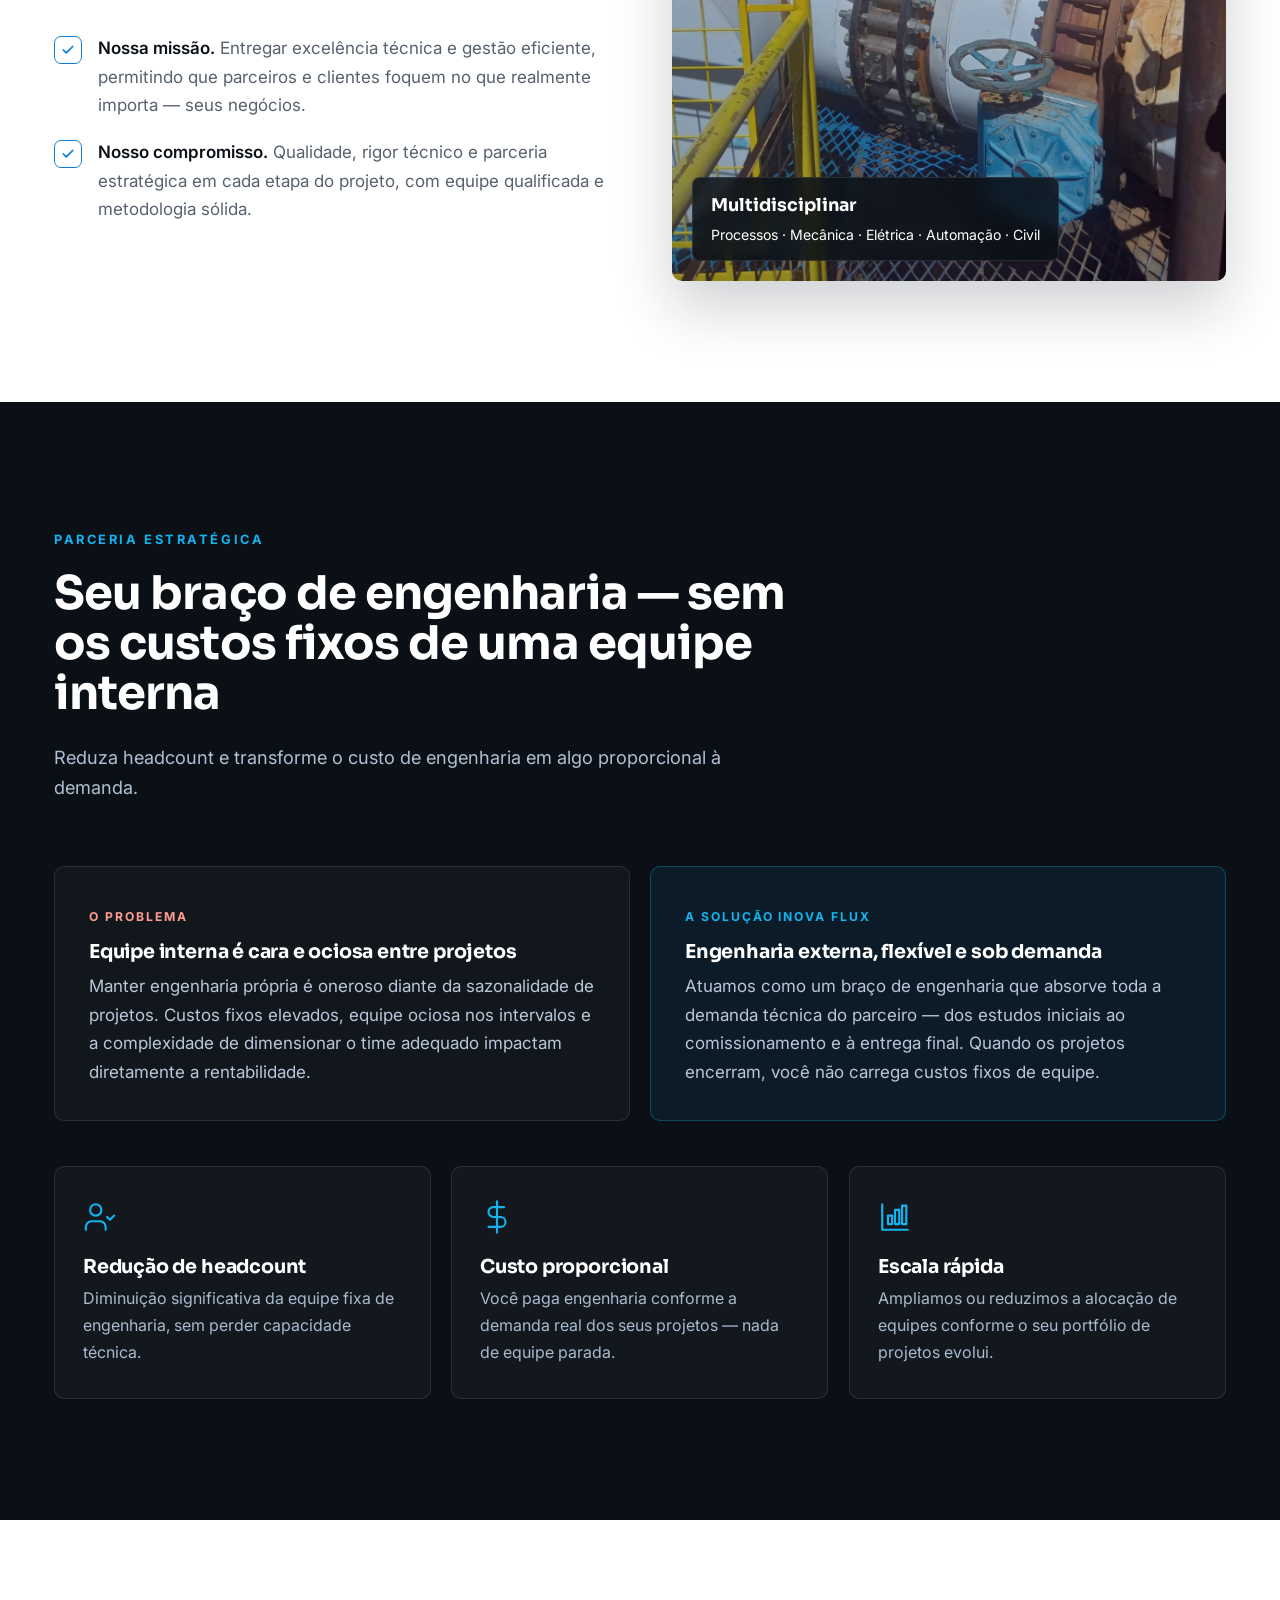
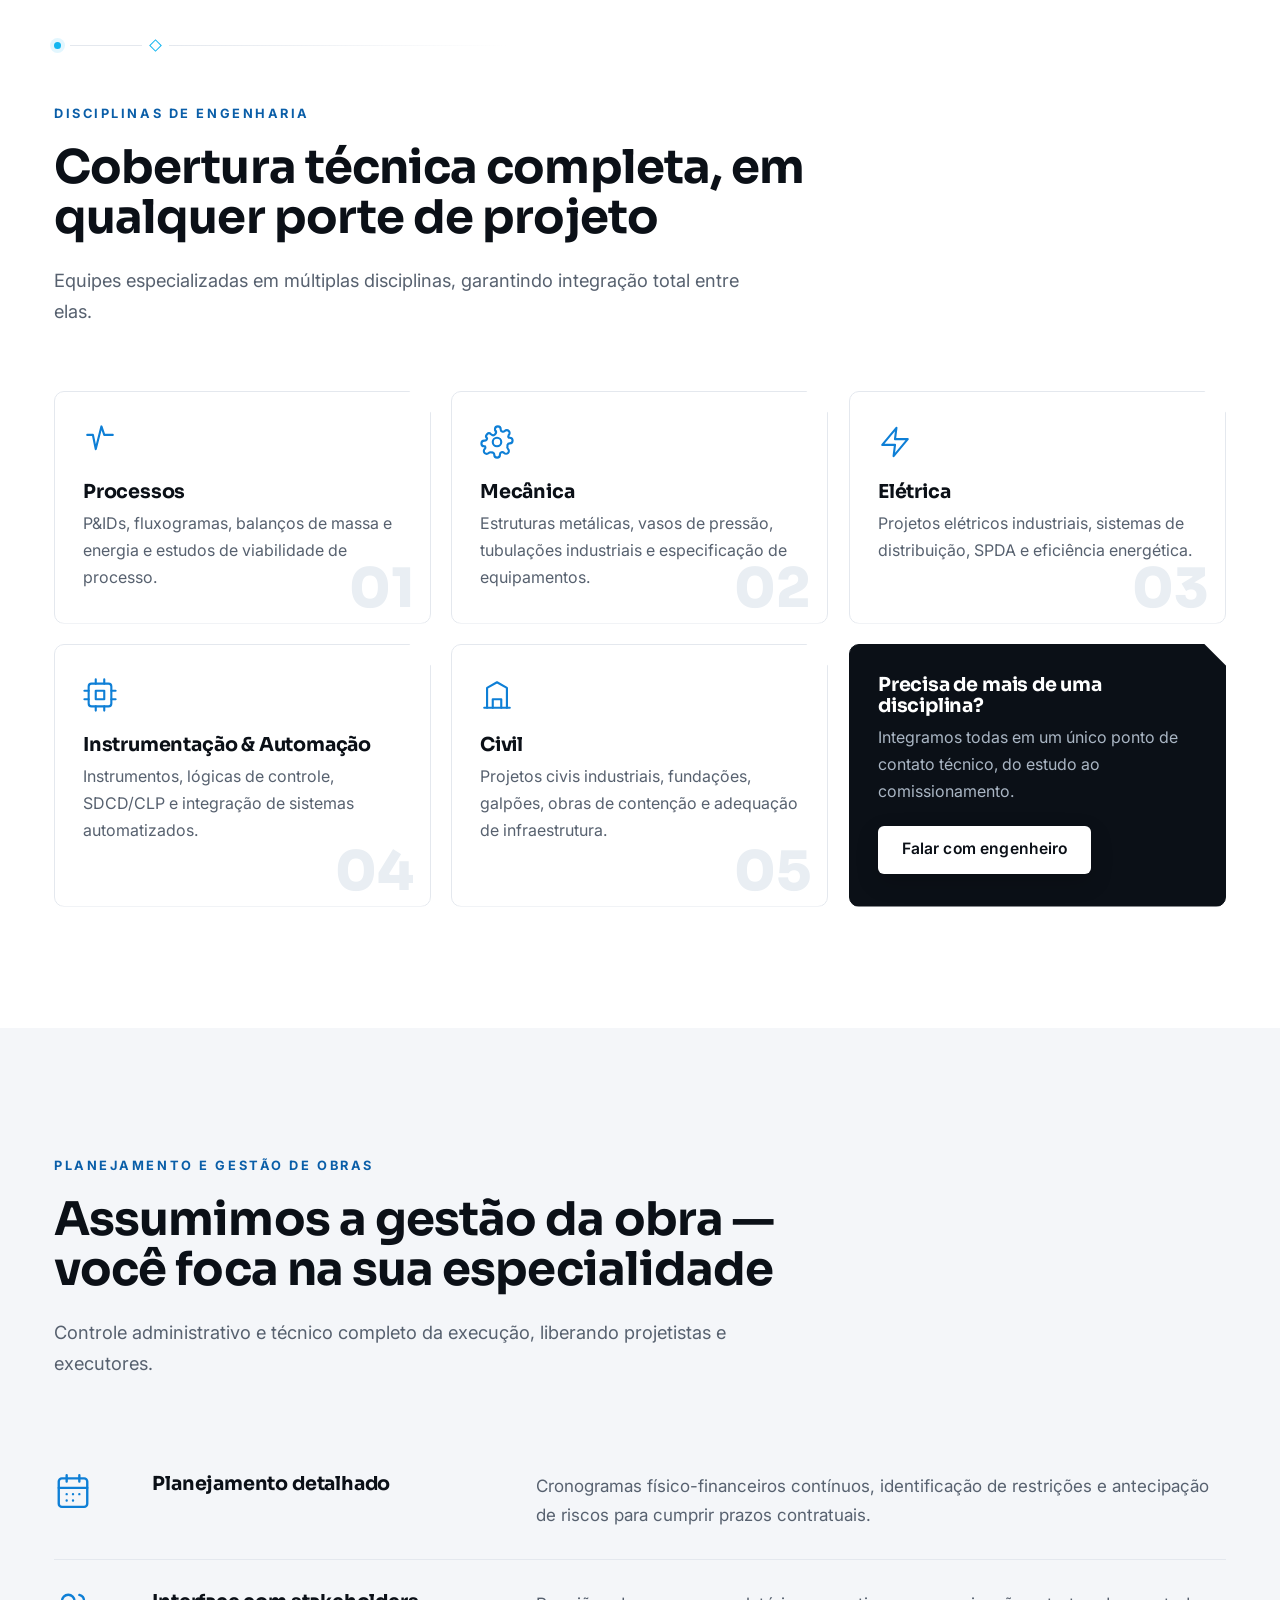
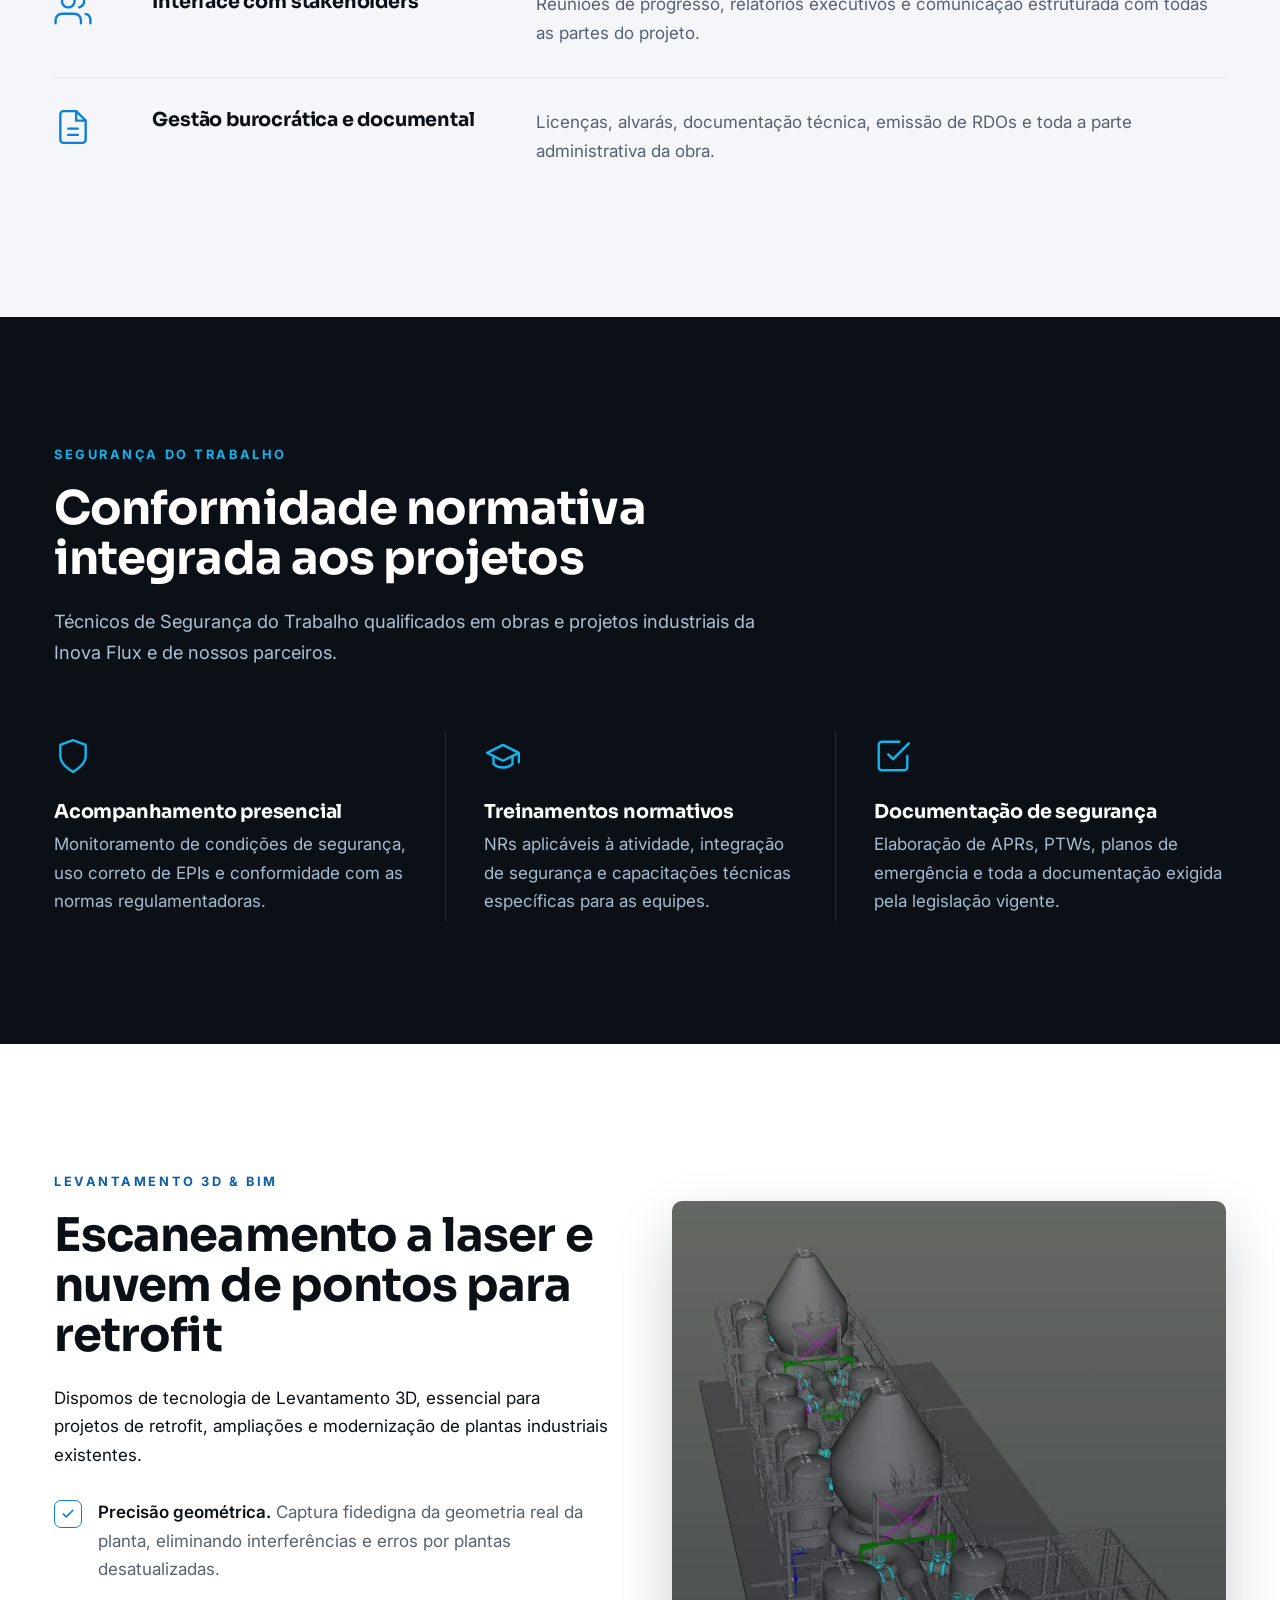
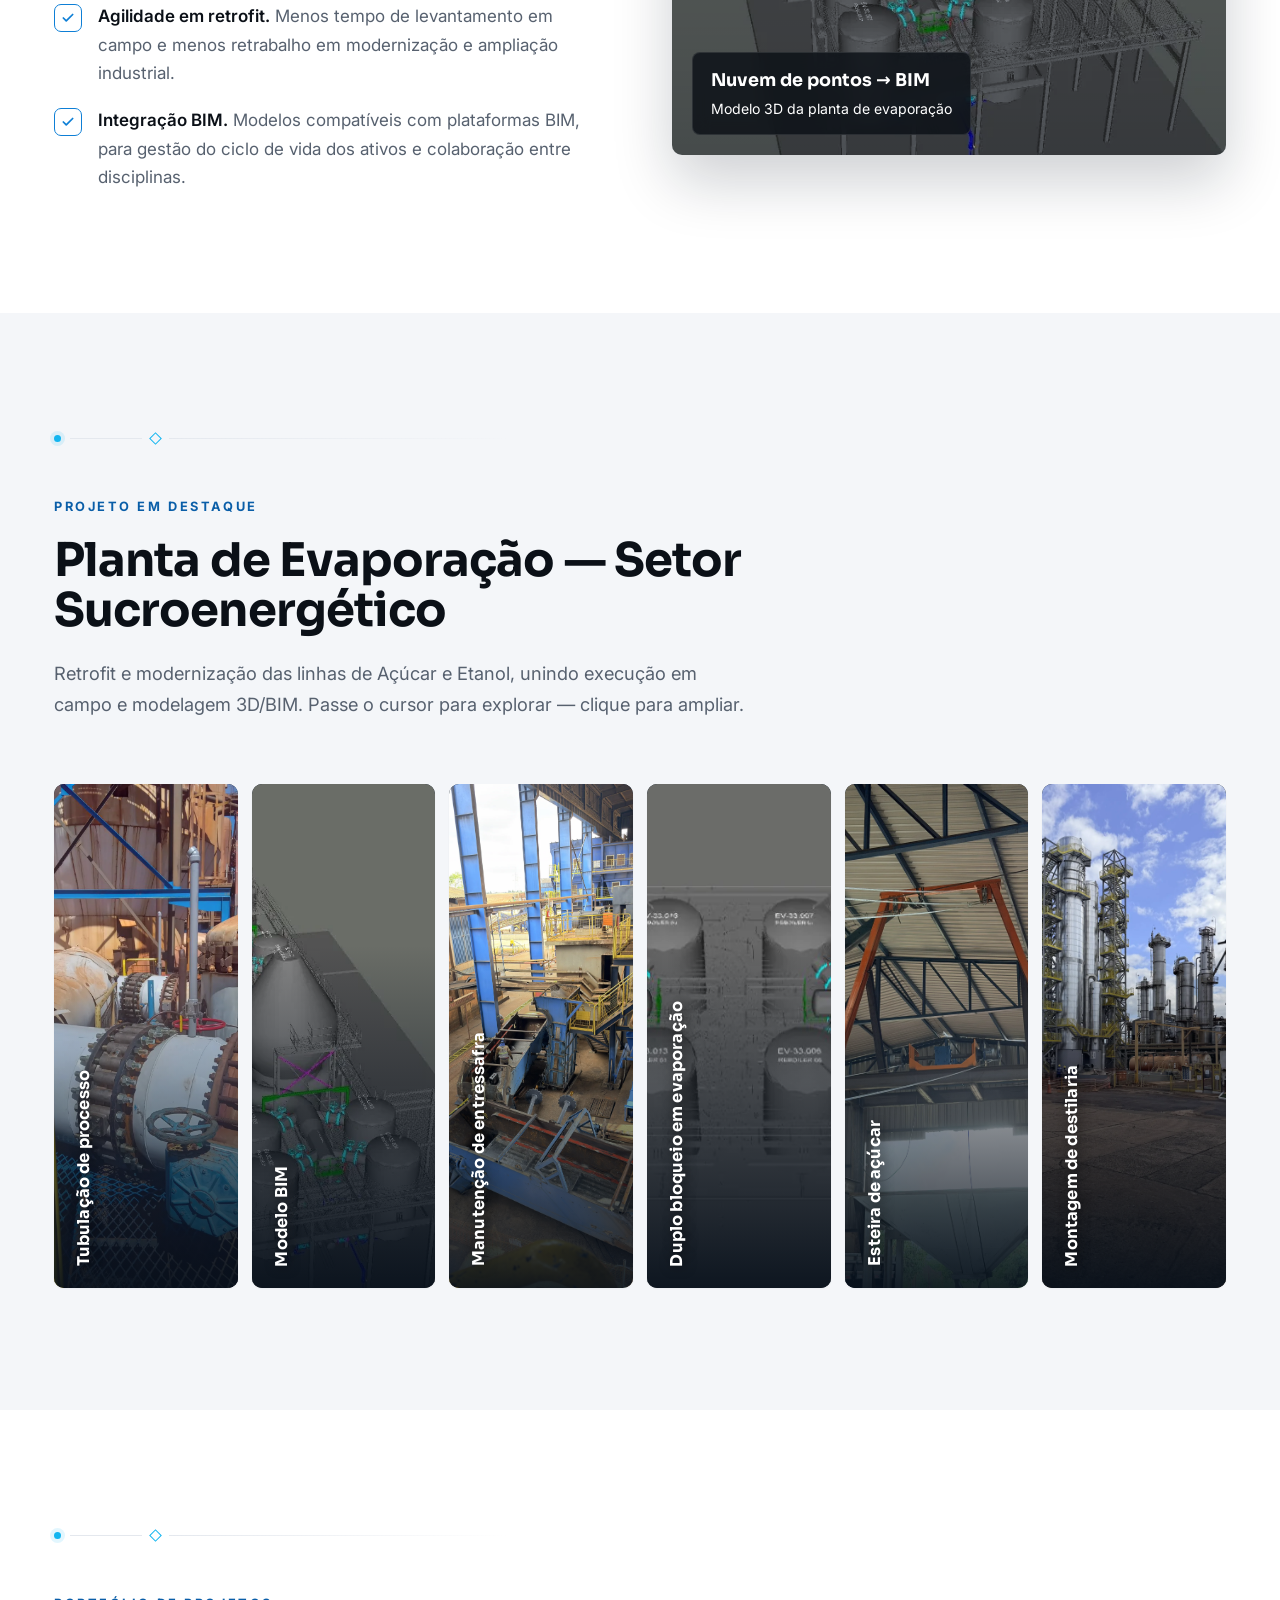
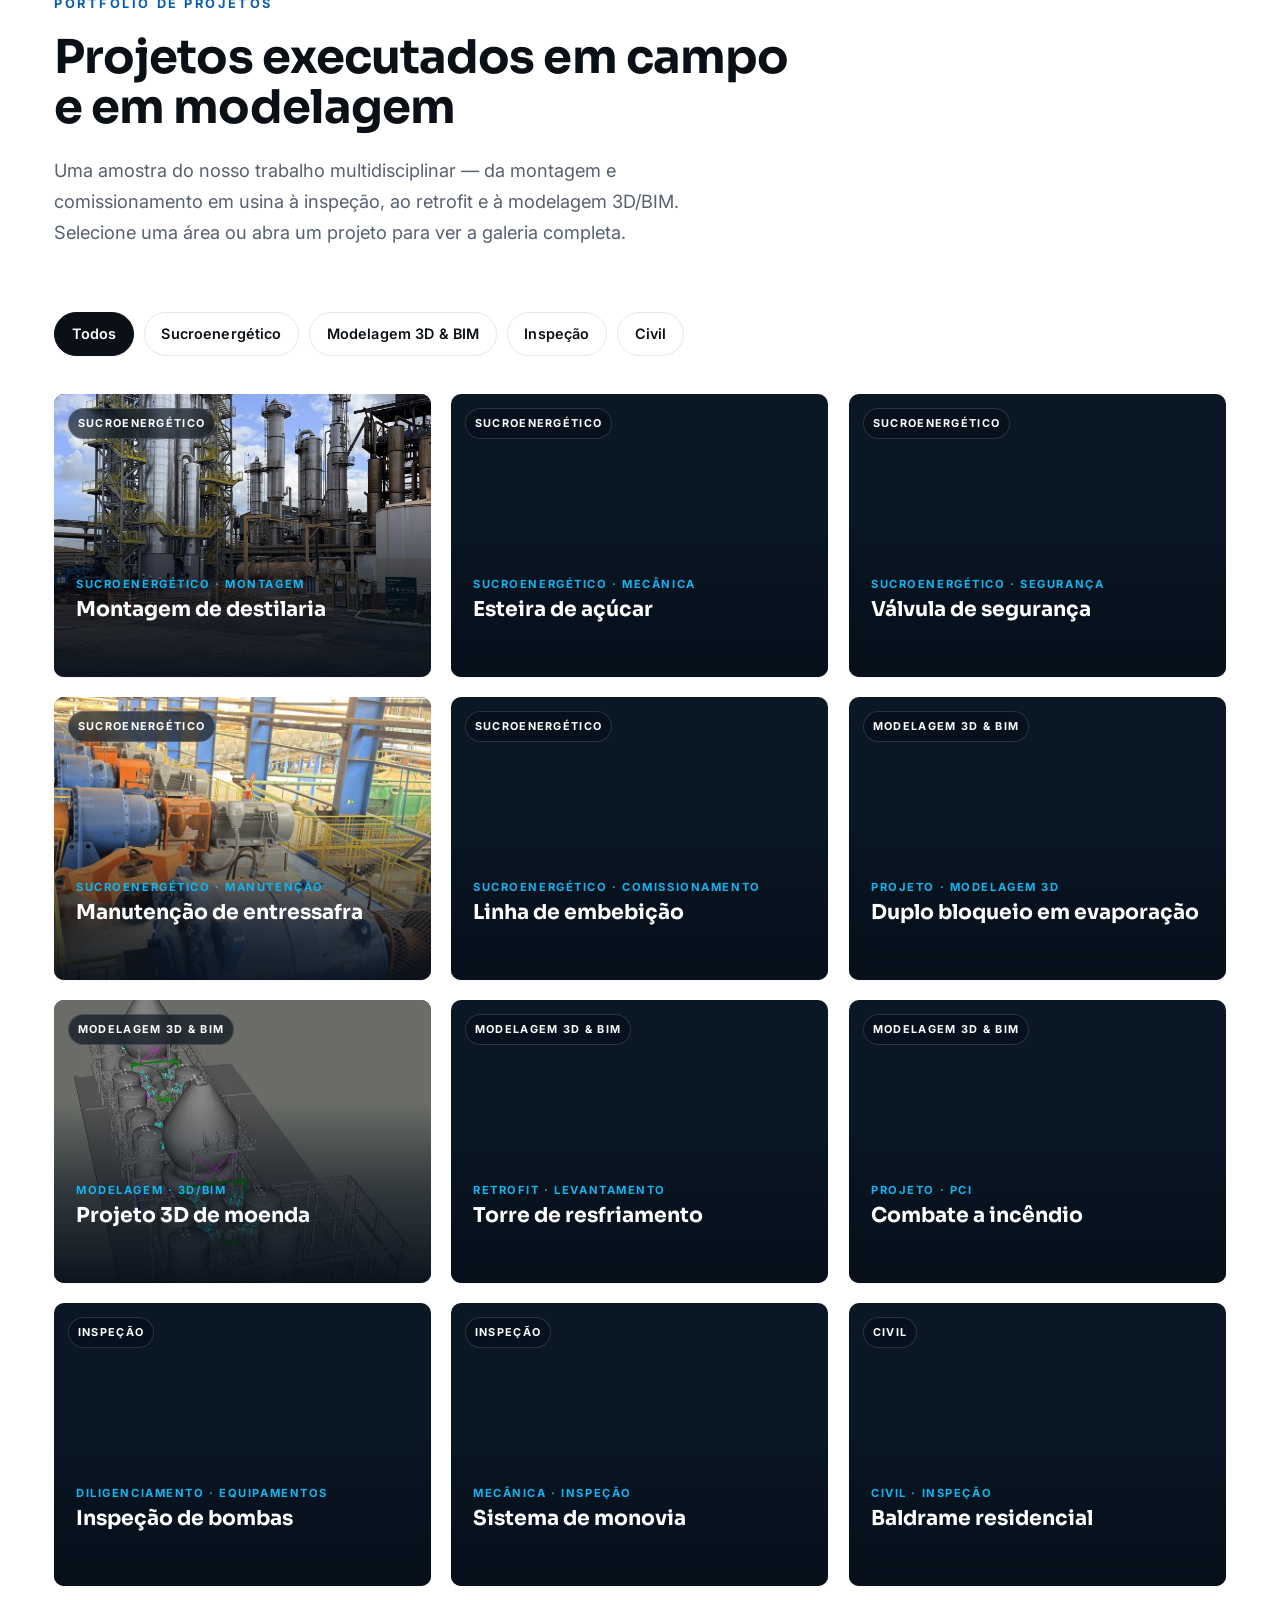
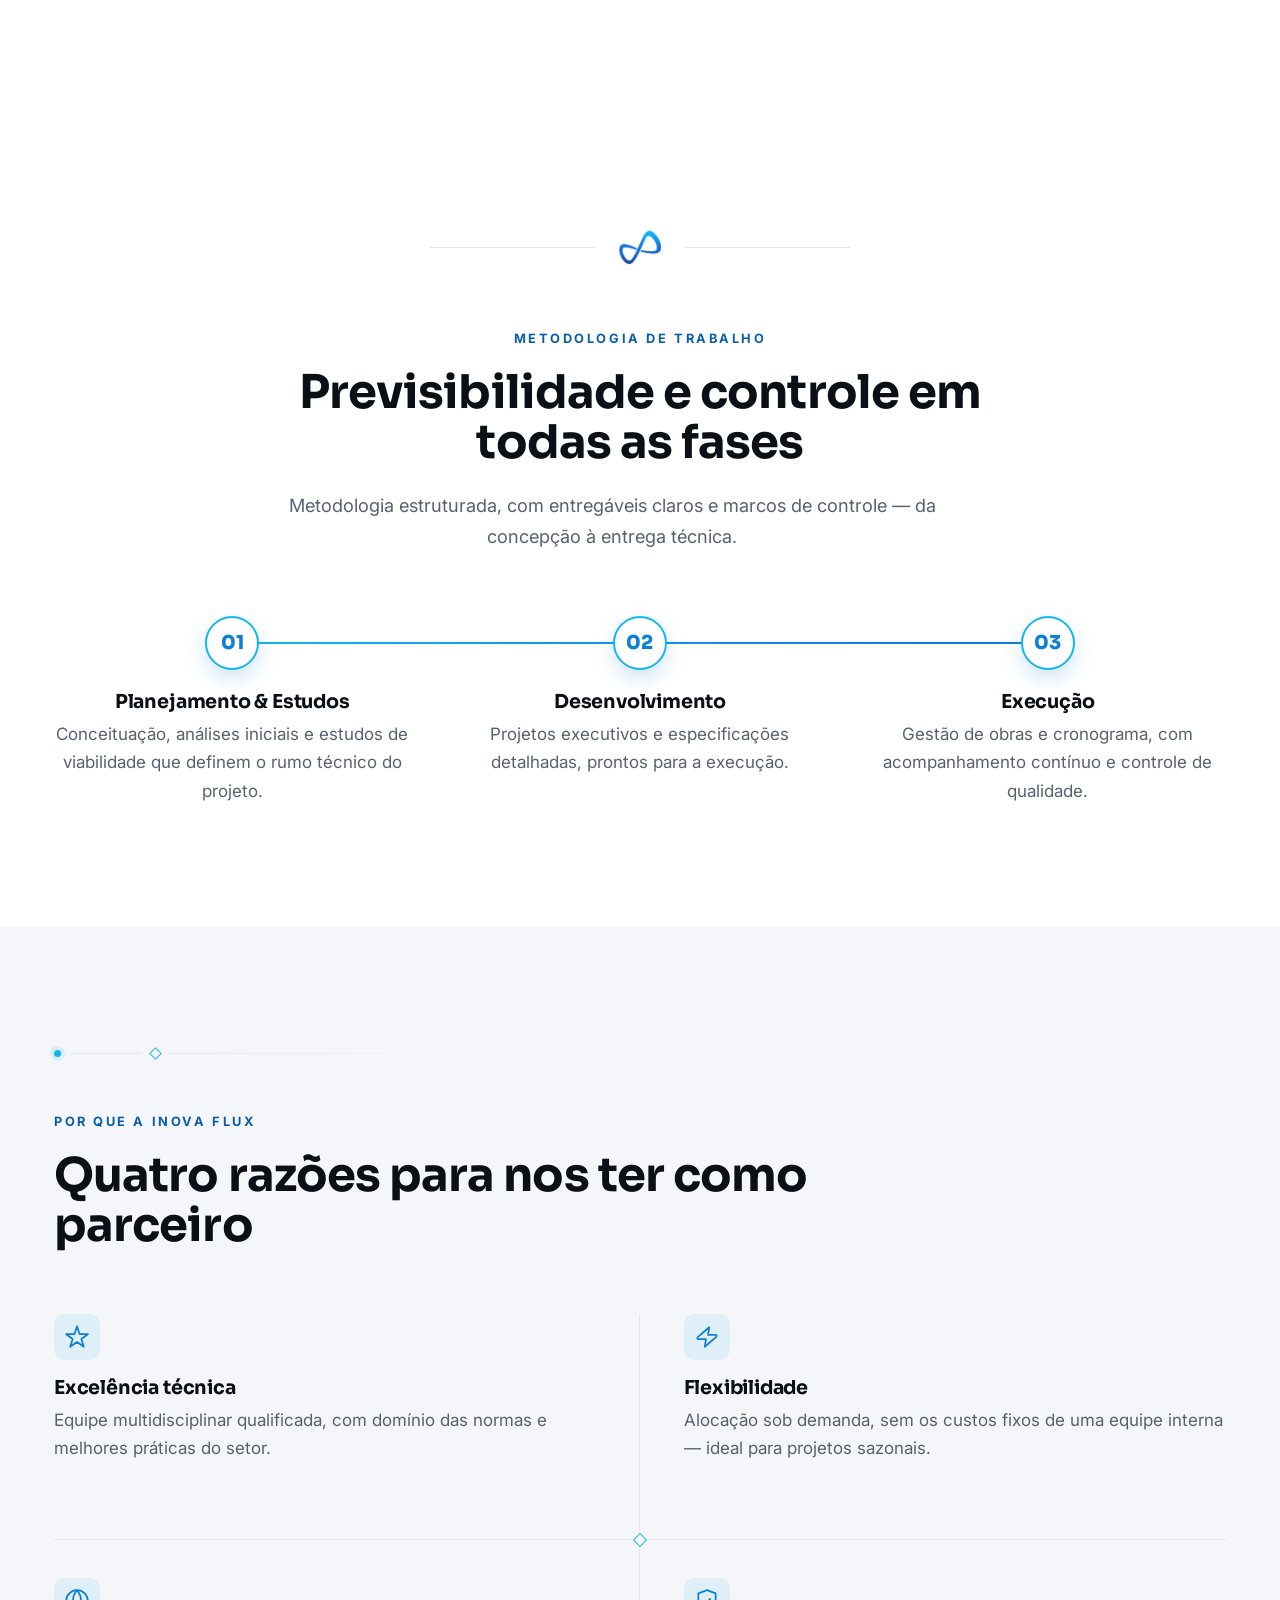
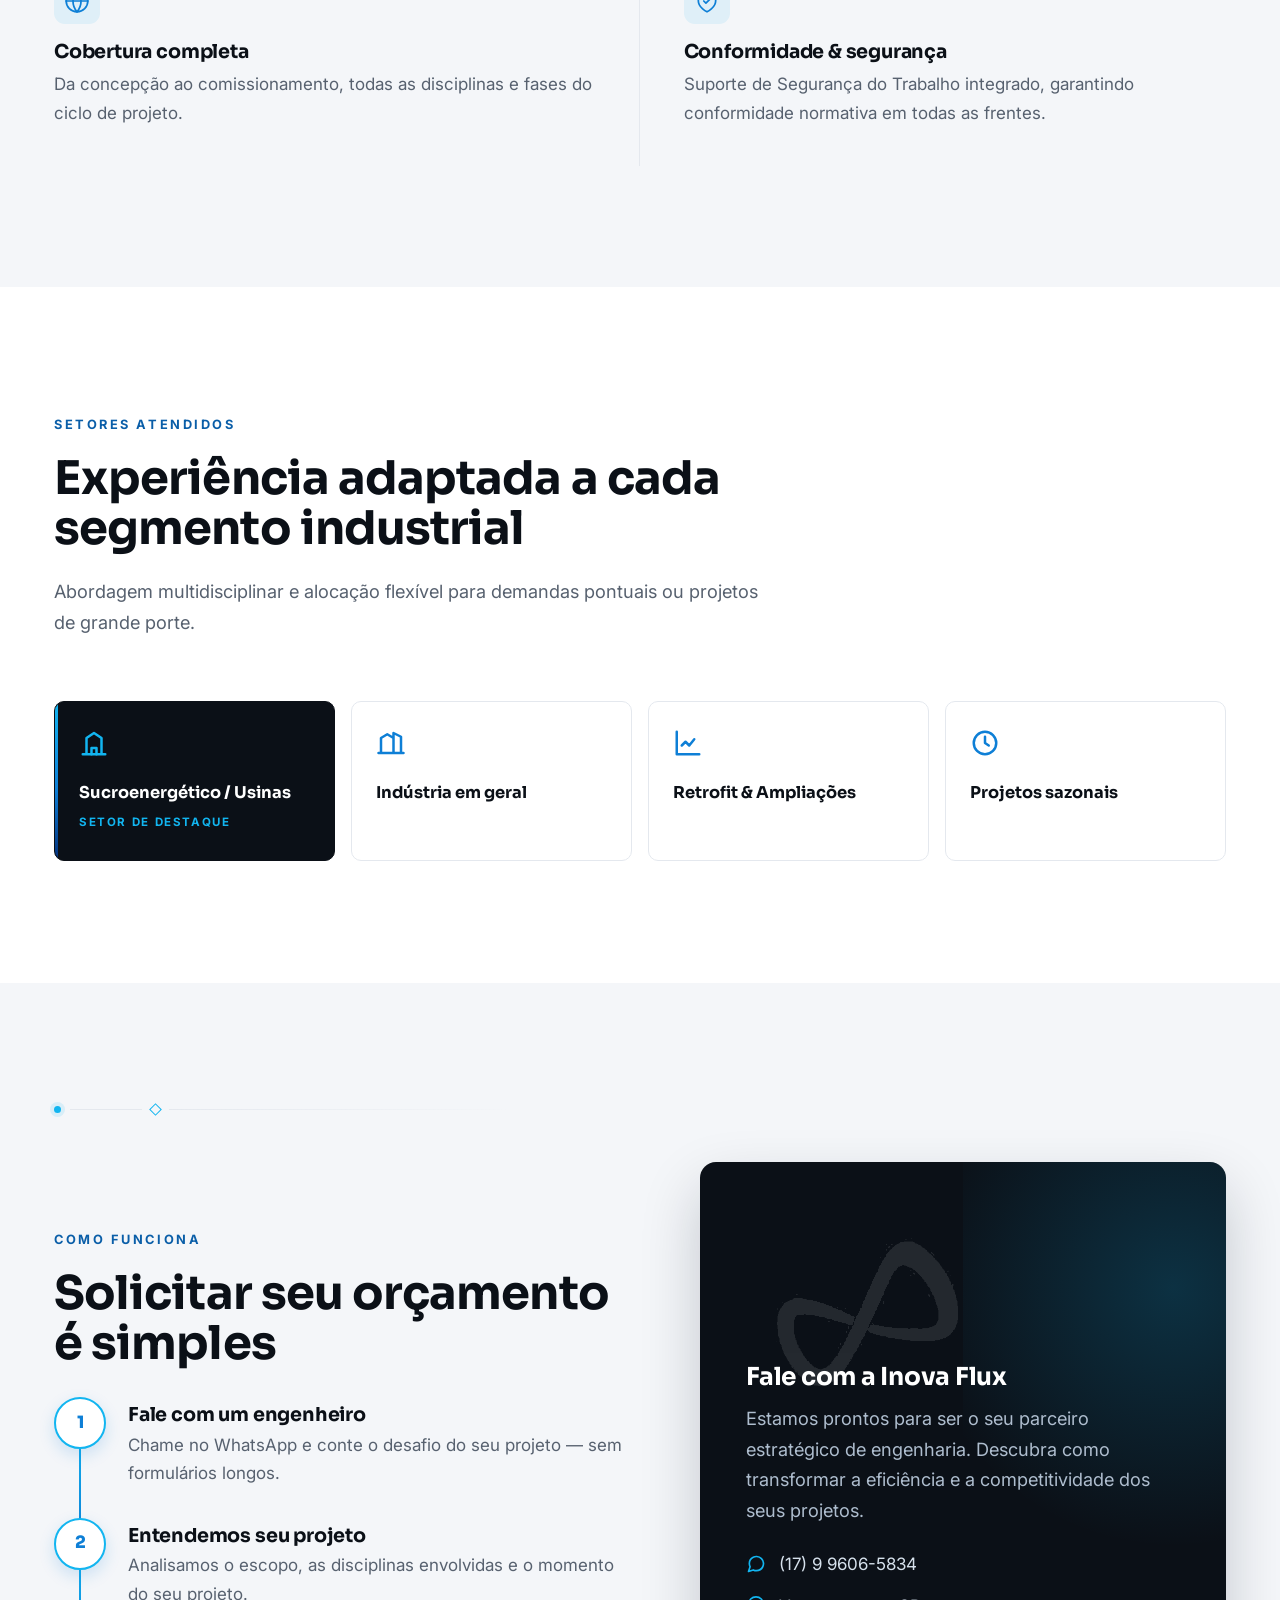
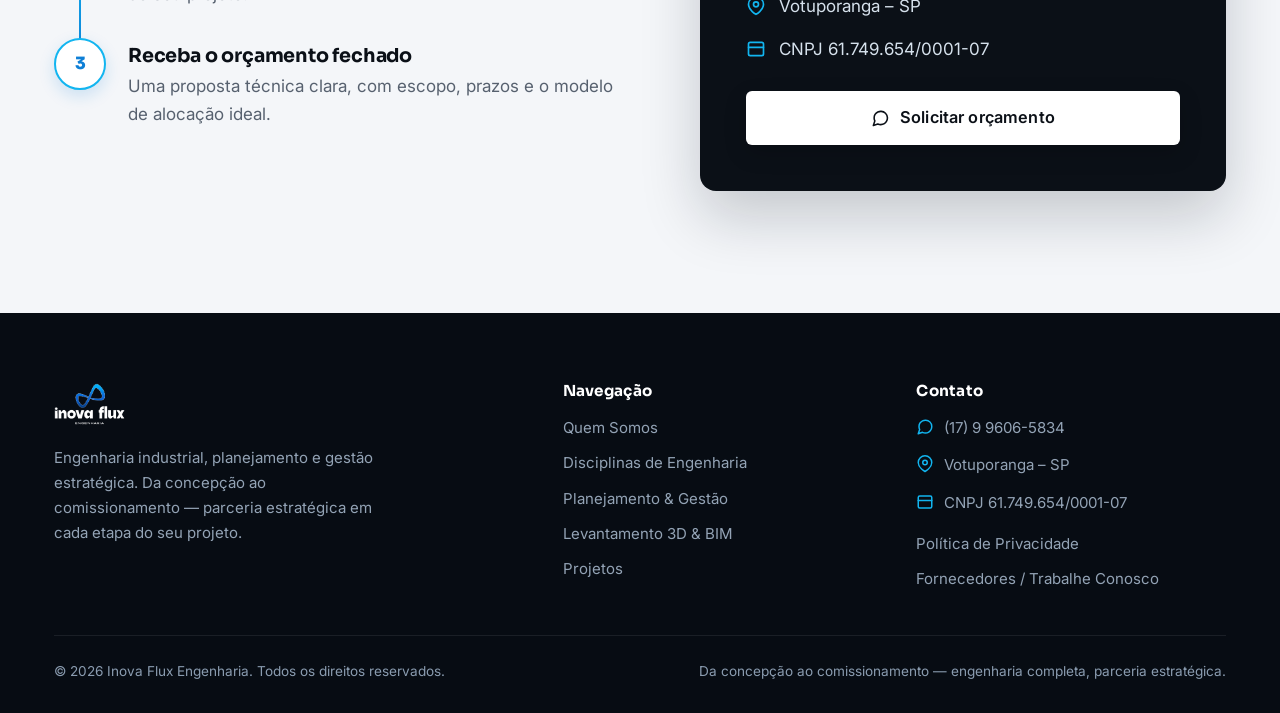
==== commit a3df07e6: "fix: Remove caption from montagem de destilaria lightbox image Removed alt text that was displaying " ====
--- a/Site/index.html
+++ b/Site/index.html
@@ -366,7 +366,7 @@
         <div class="pf-meta"><span class="pf-over">Sucroenergético · Mecânica</span><div class="pf-title">Esteira de açúcar</div><span class="pf-small">Execução em campo</span></div>
       </button>
       <button class="pf-card" data-index="5" aria-label="Ampliar: montagem de destilaria">
-        <img src="assets/img/projetos/montagem-destilaria/02.webp" alt="Montagem de coluna de destilaria com melhor enquadramento">
+        <img src="assets/img/projetos/montagem-destilaria/02.webp" alt="">
         <div class="pf-zoom"><svg viewBox="0 0 24 24" fill="none" stroke="currentColor" stroke-width="2" stroke-linecap="round" stroke-linejoin="round"><circle cx="11" cy="11" r="8"/><path d="m21 21-4.3-4.3M11 8v6M8 11h6"/></svg></div>
         <div class="pf-meta"><span class="pf-over">Sucroenergético · Montagem</span><div class="pf-title">Montagem de destilaria</div><span class="pf-small">Execução em campo</span></div>
       </button>
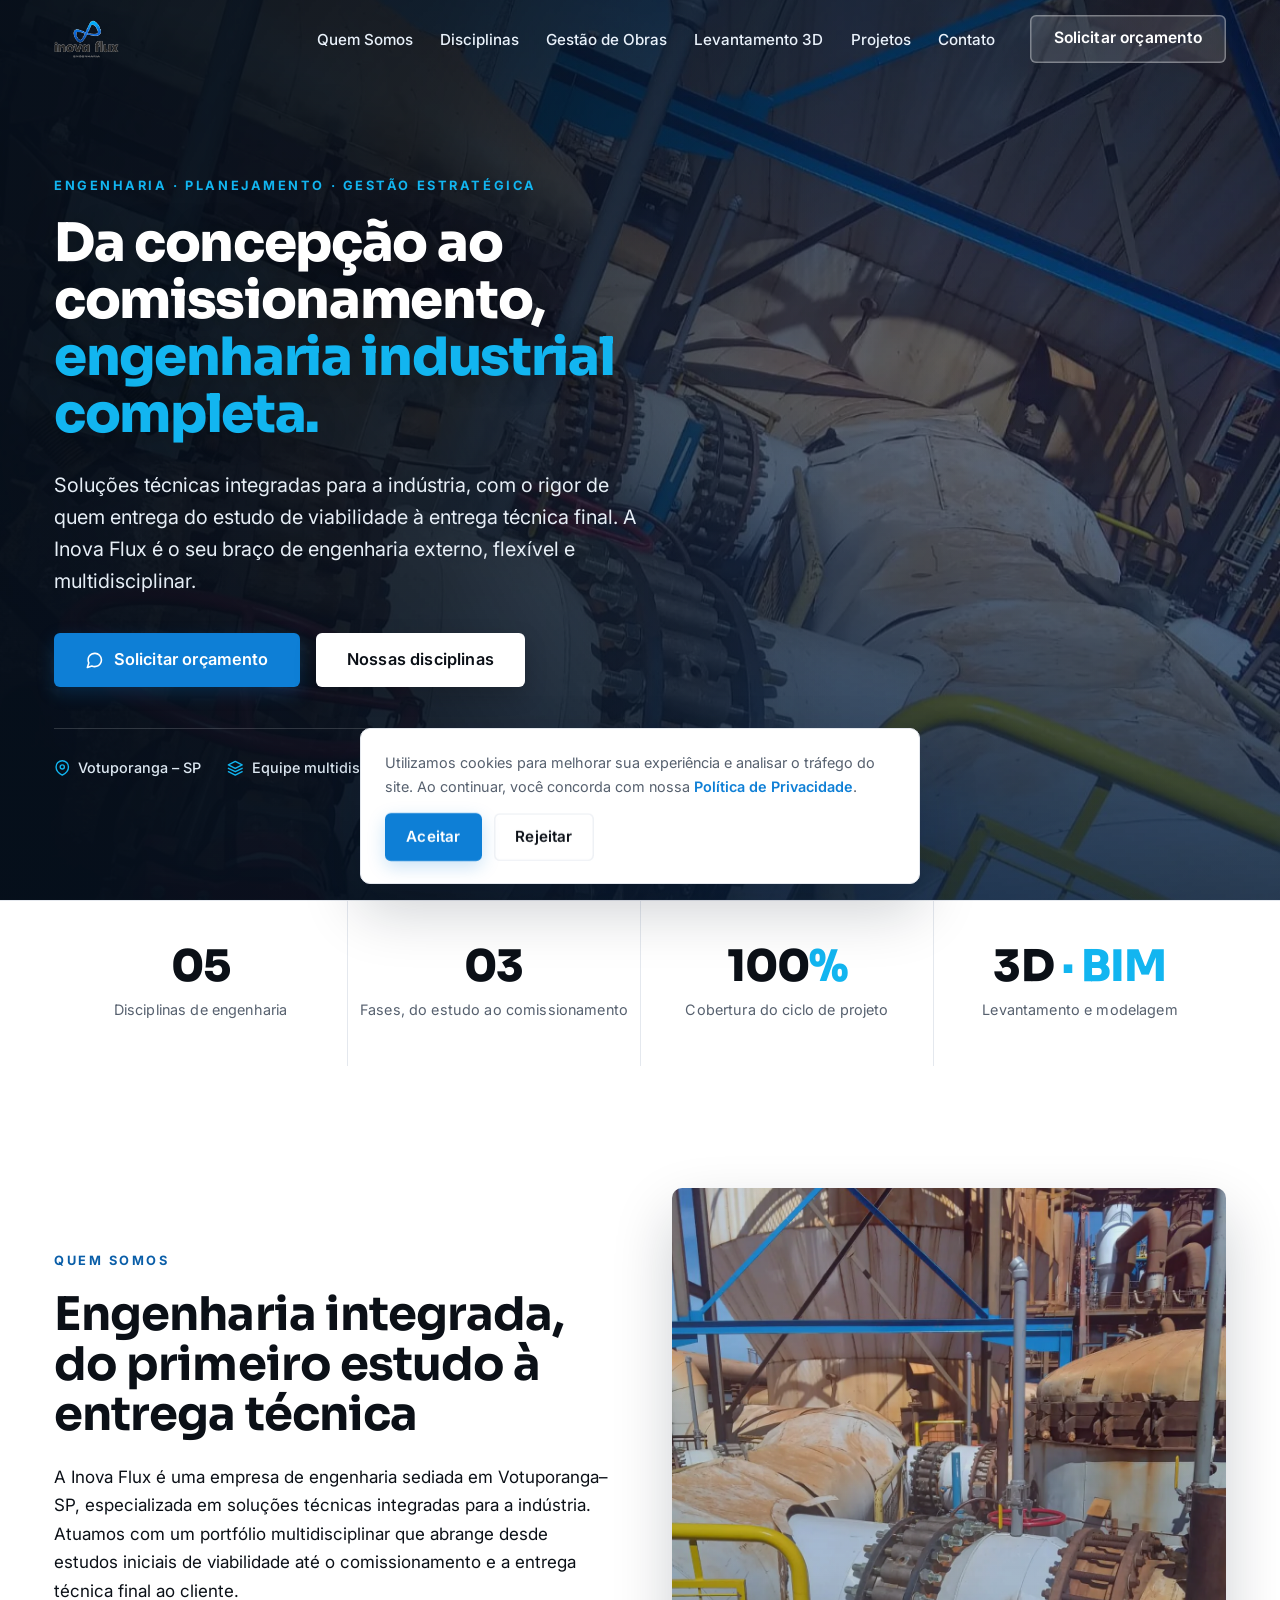
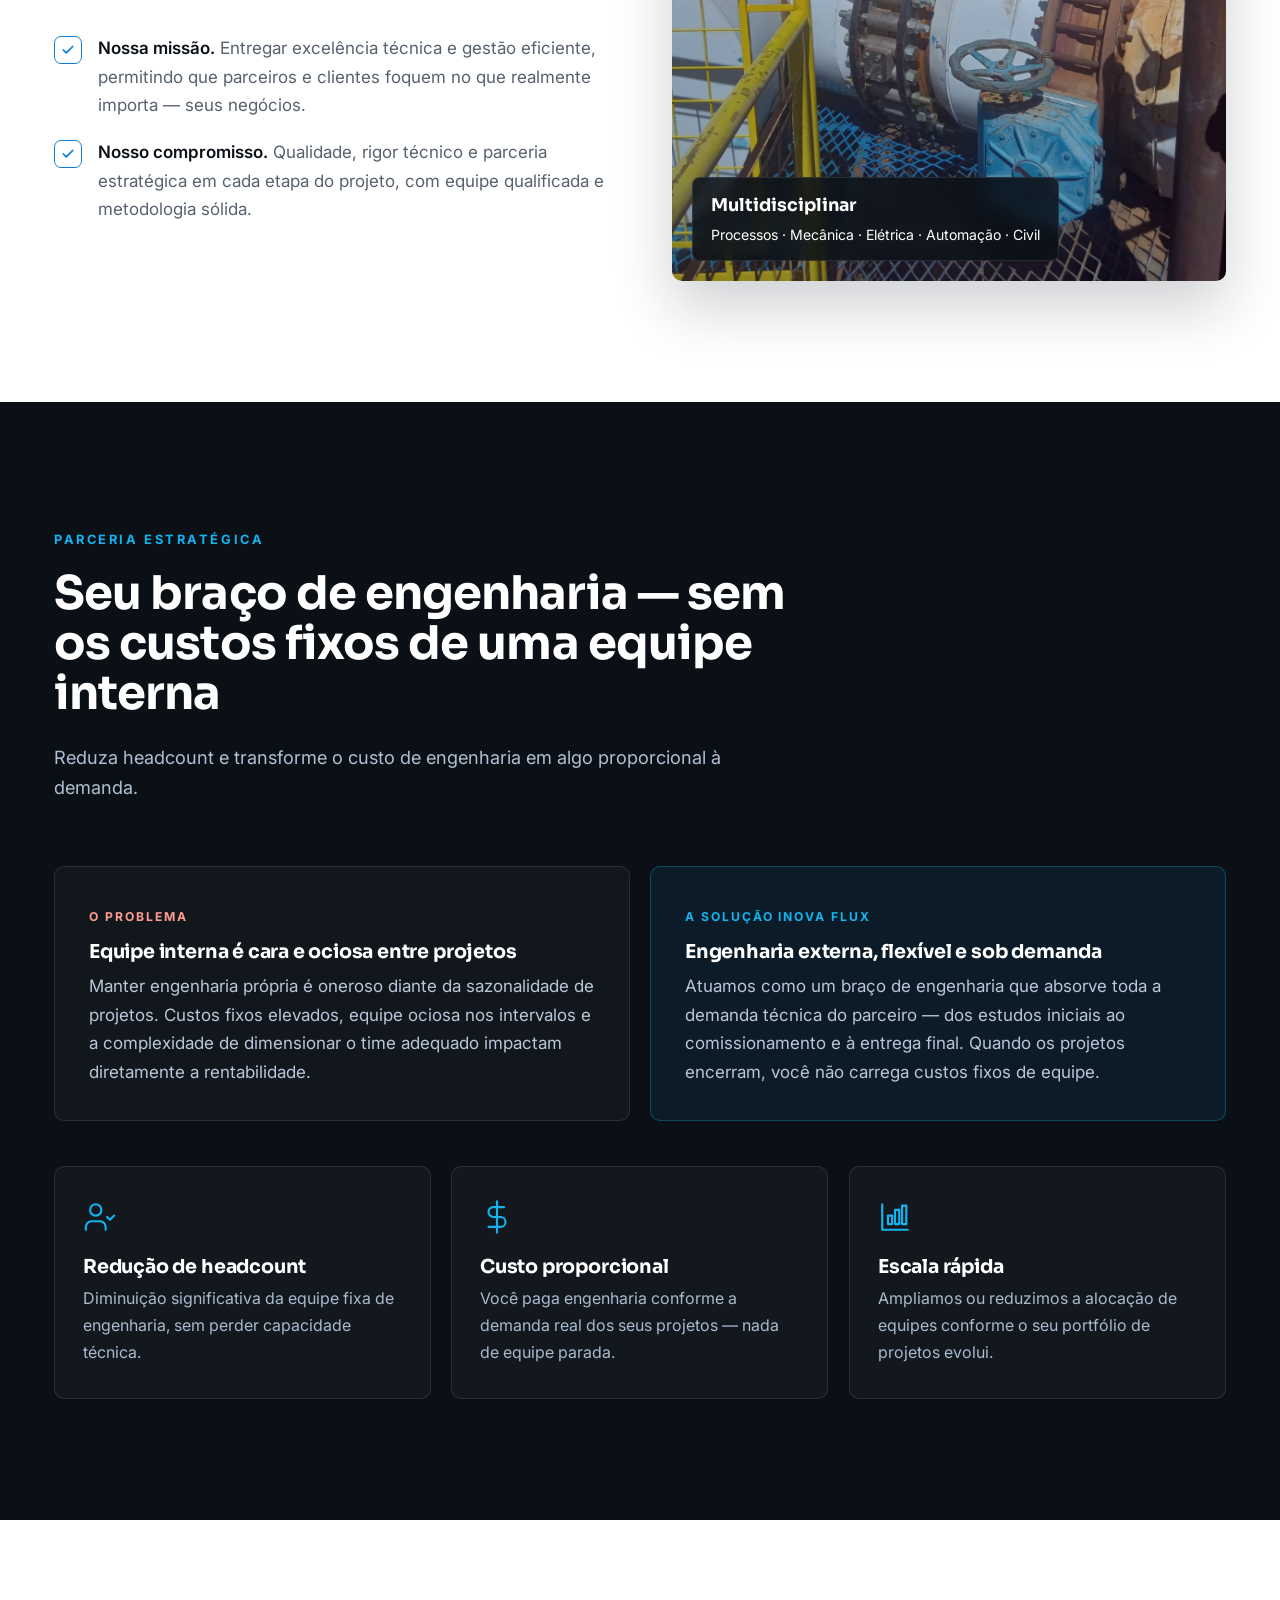
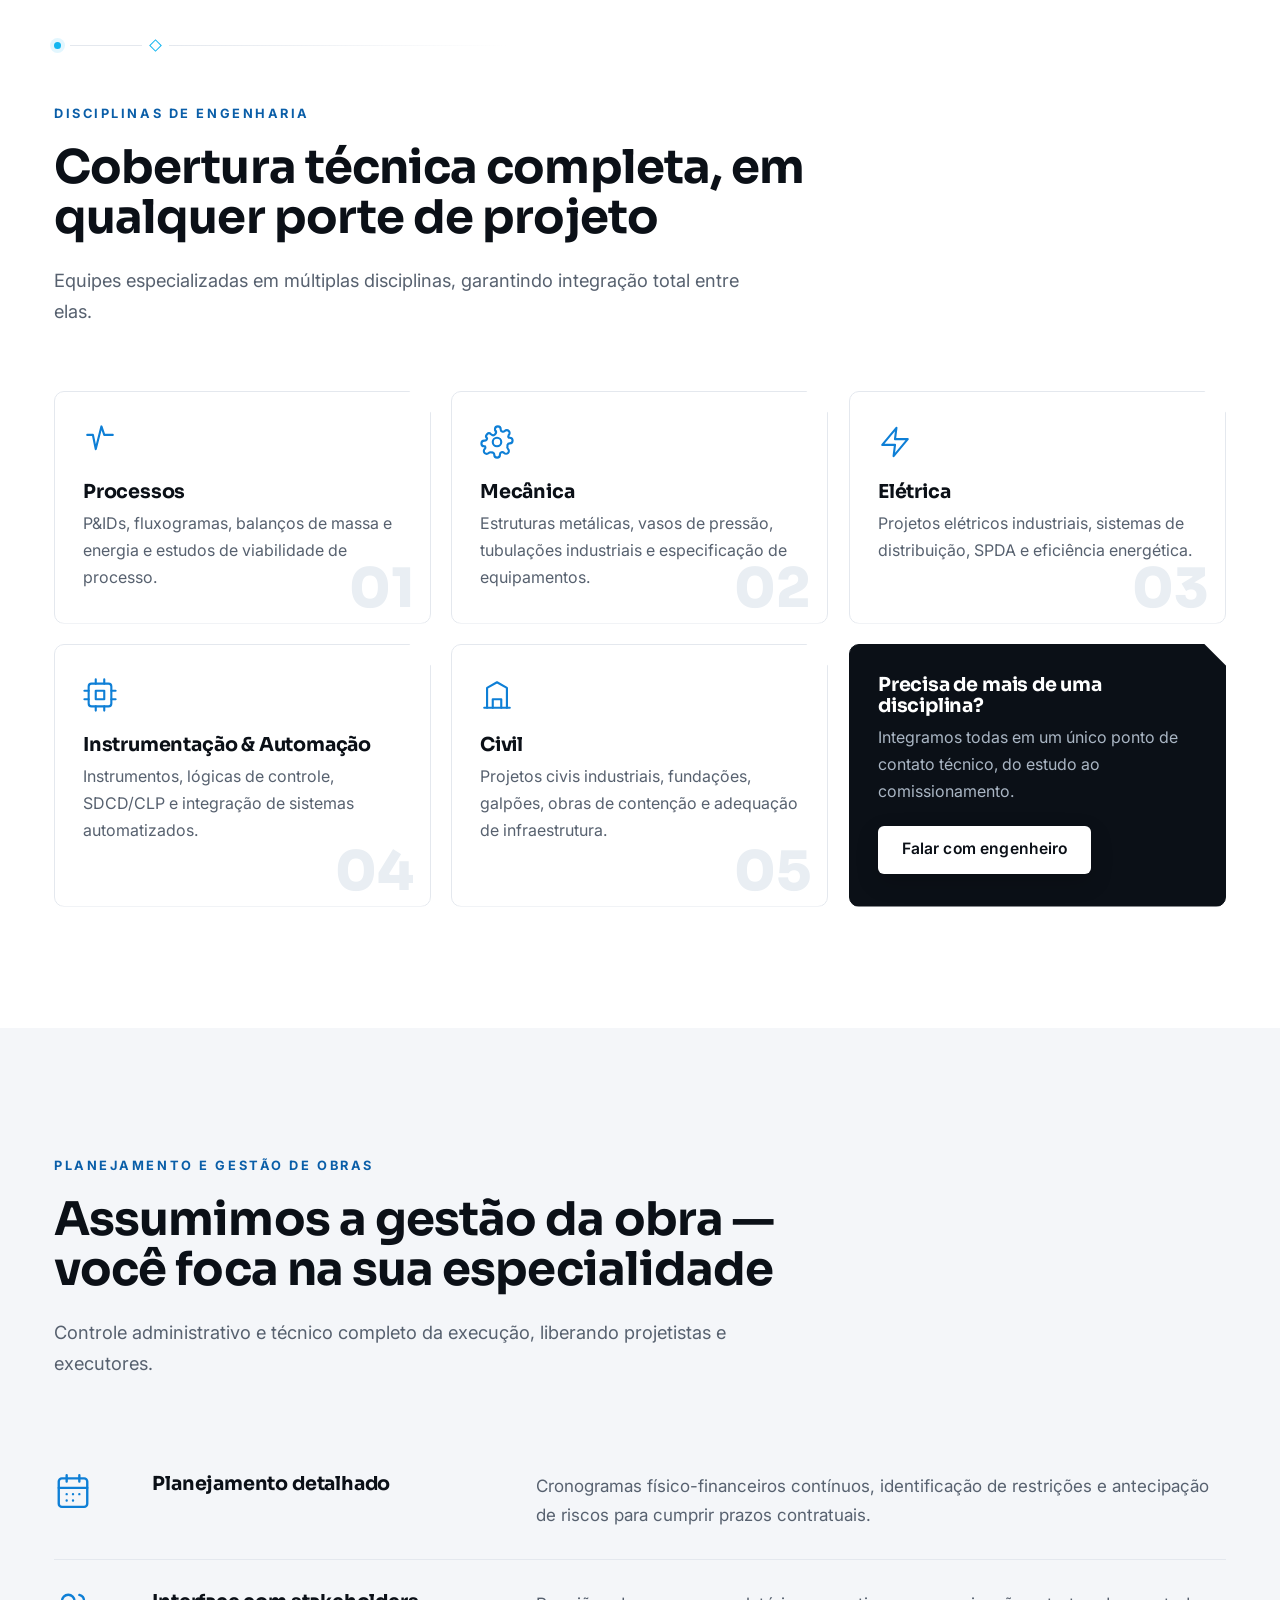
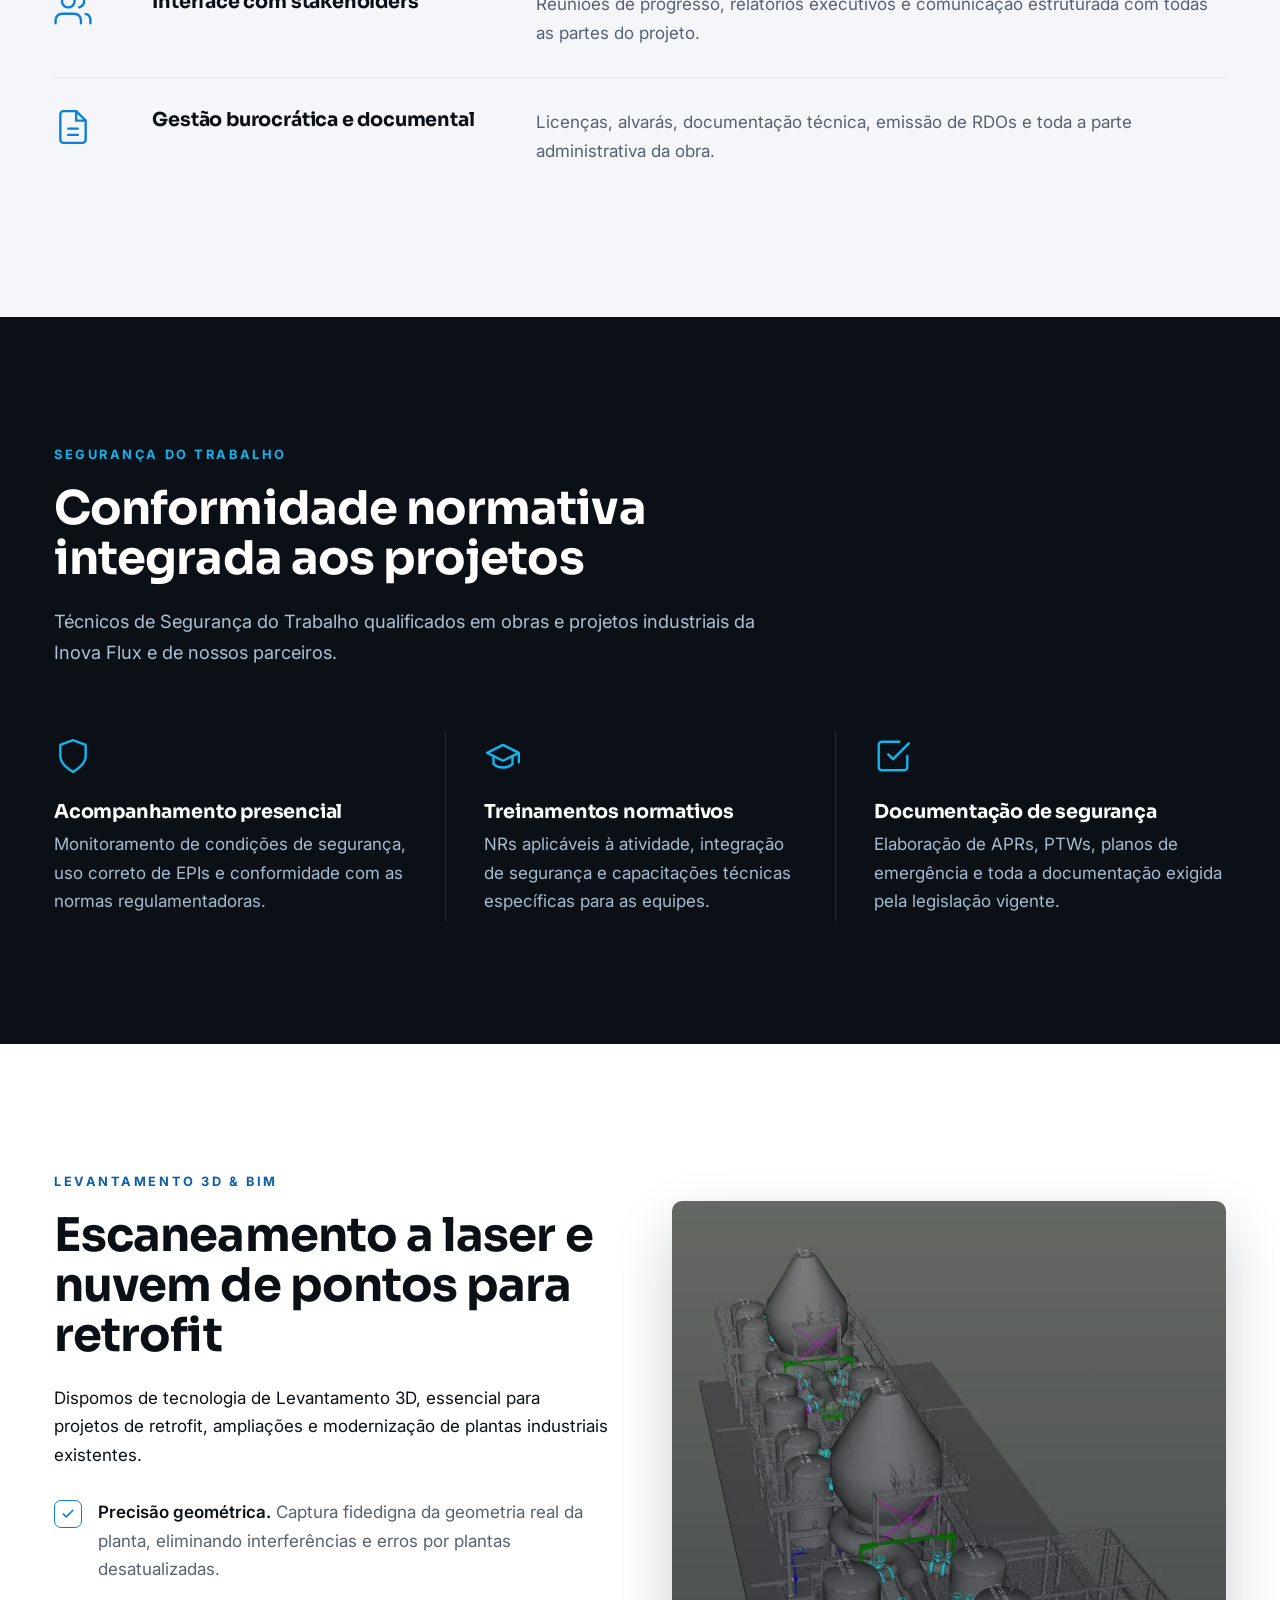
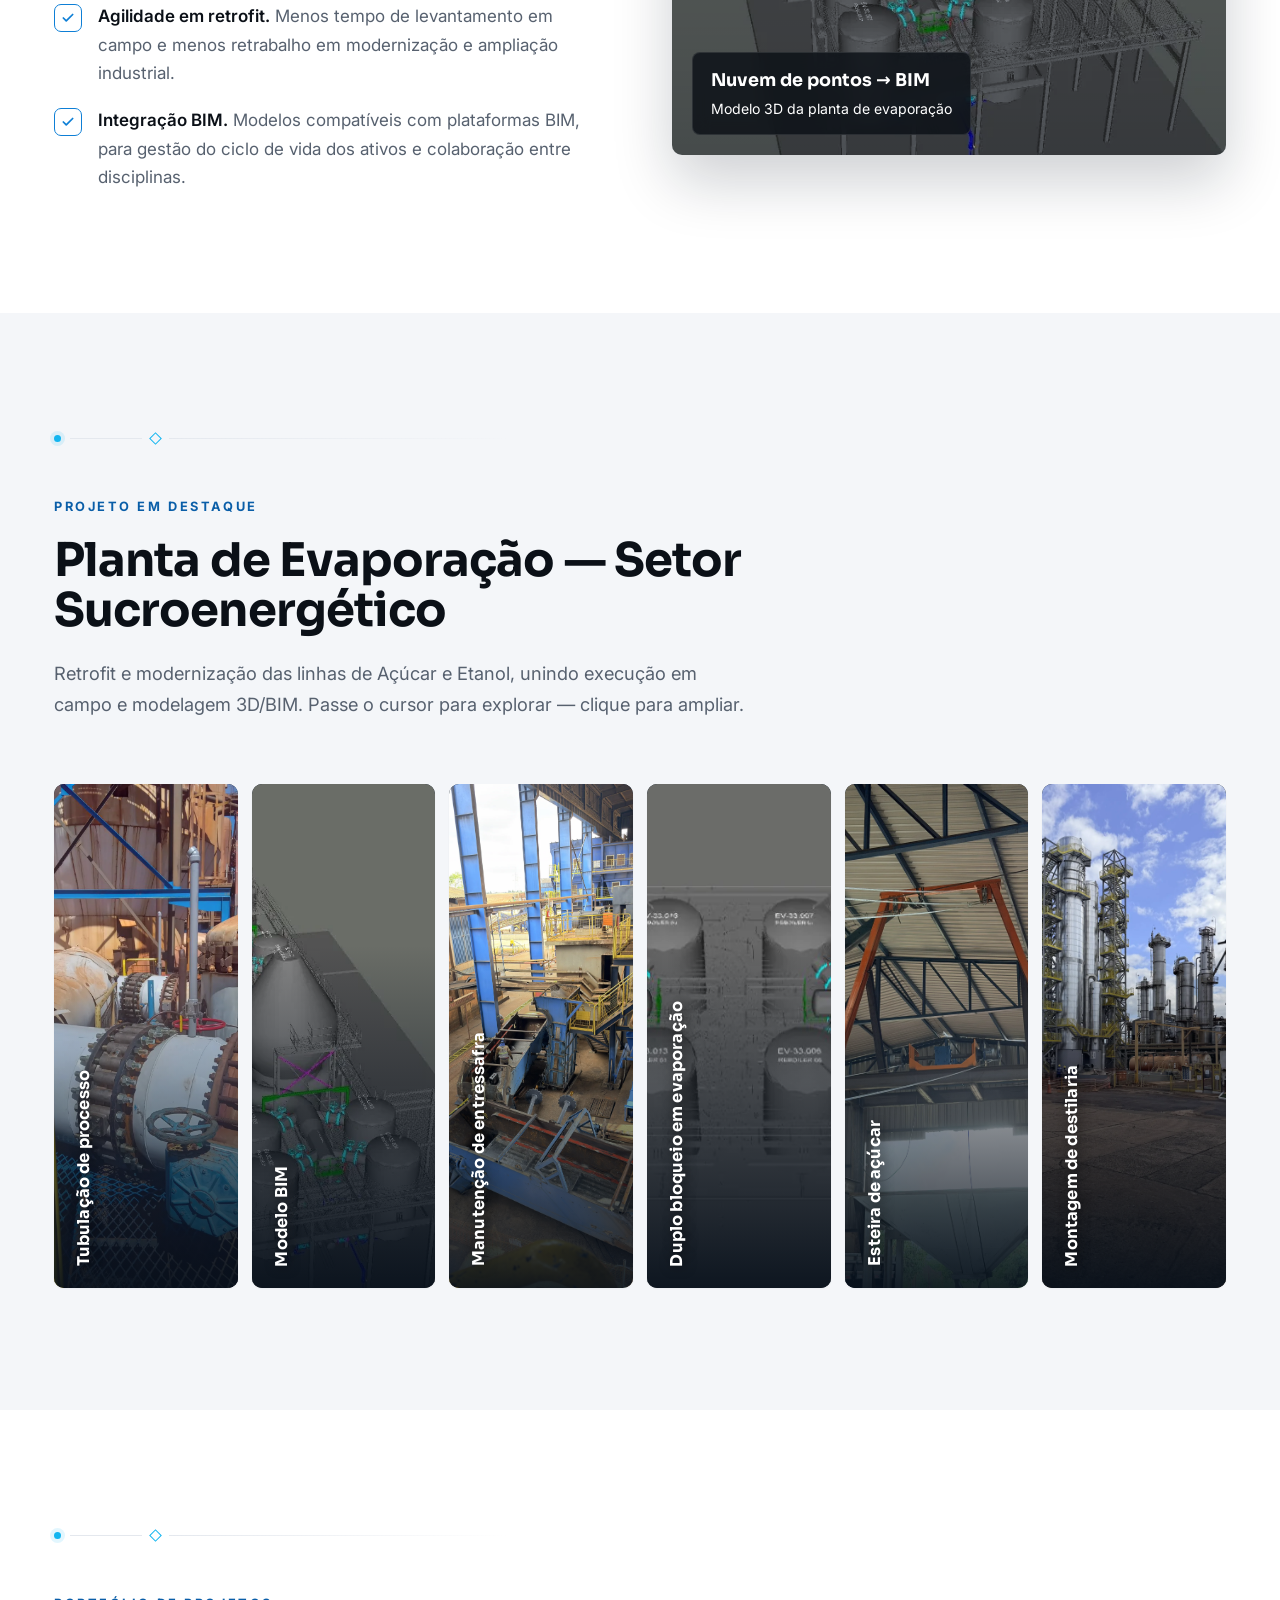
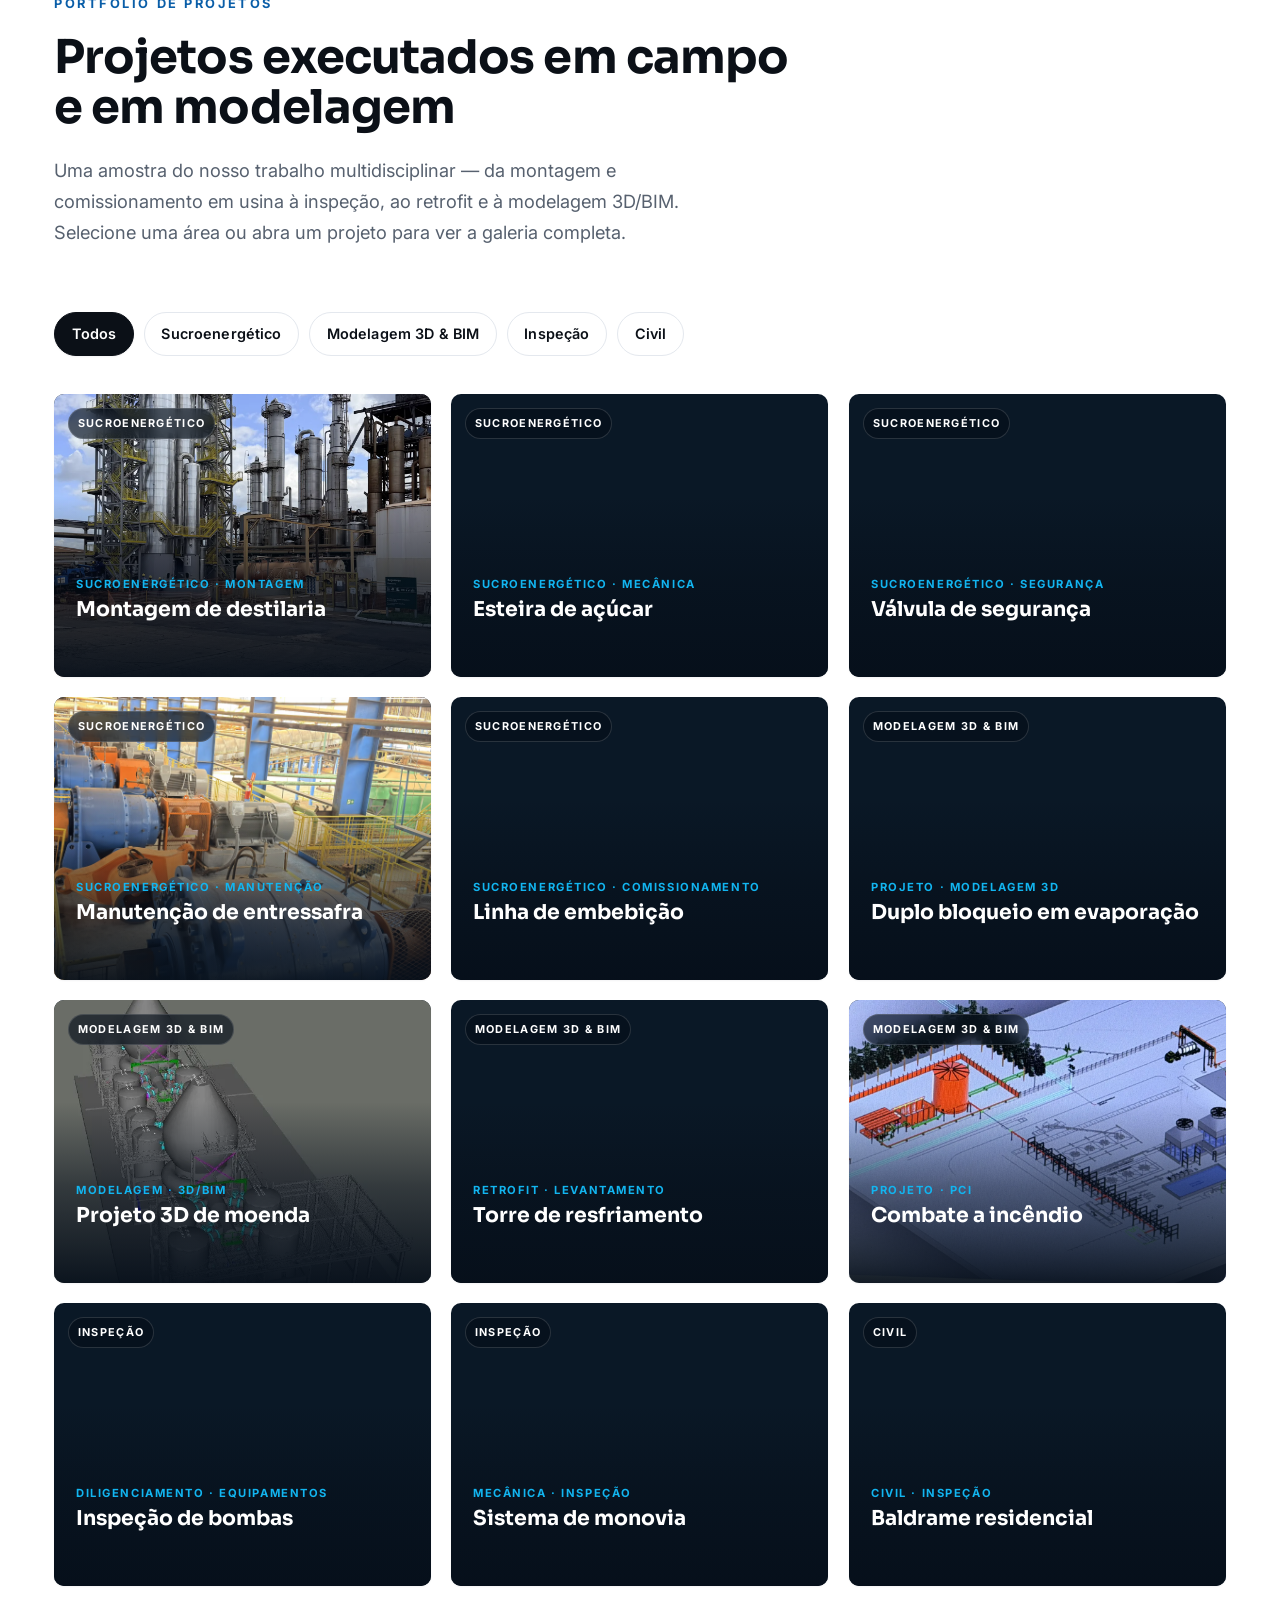
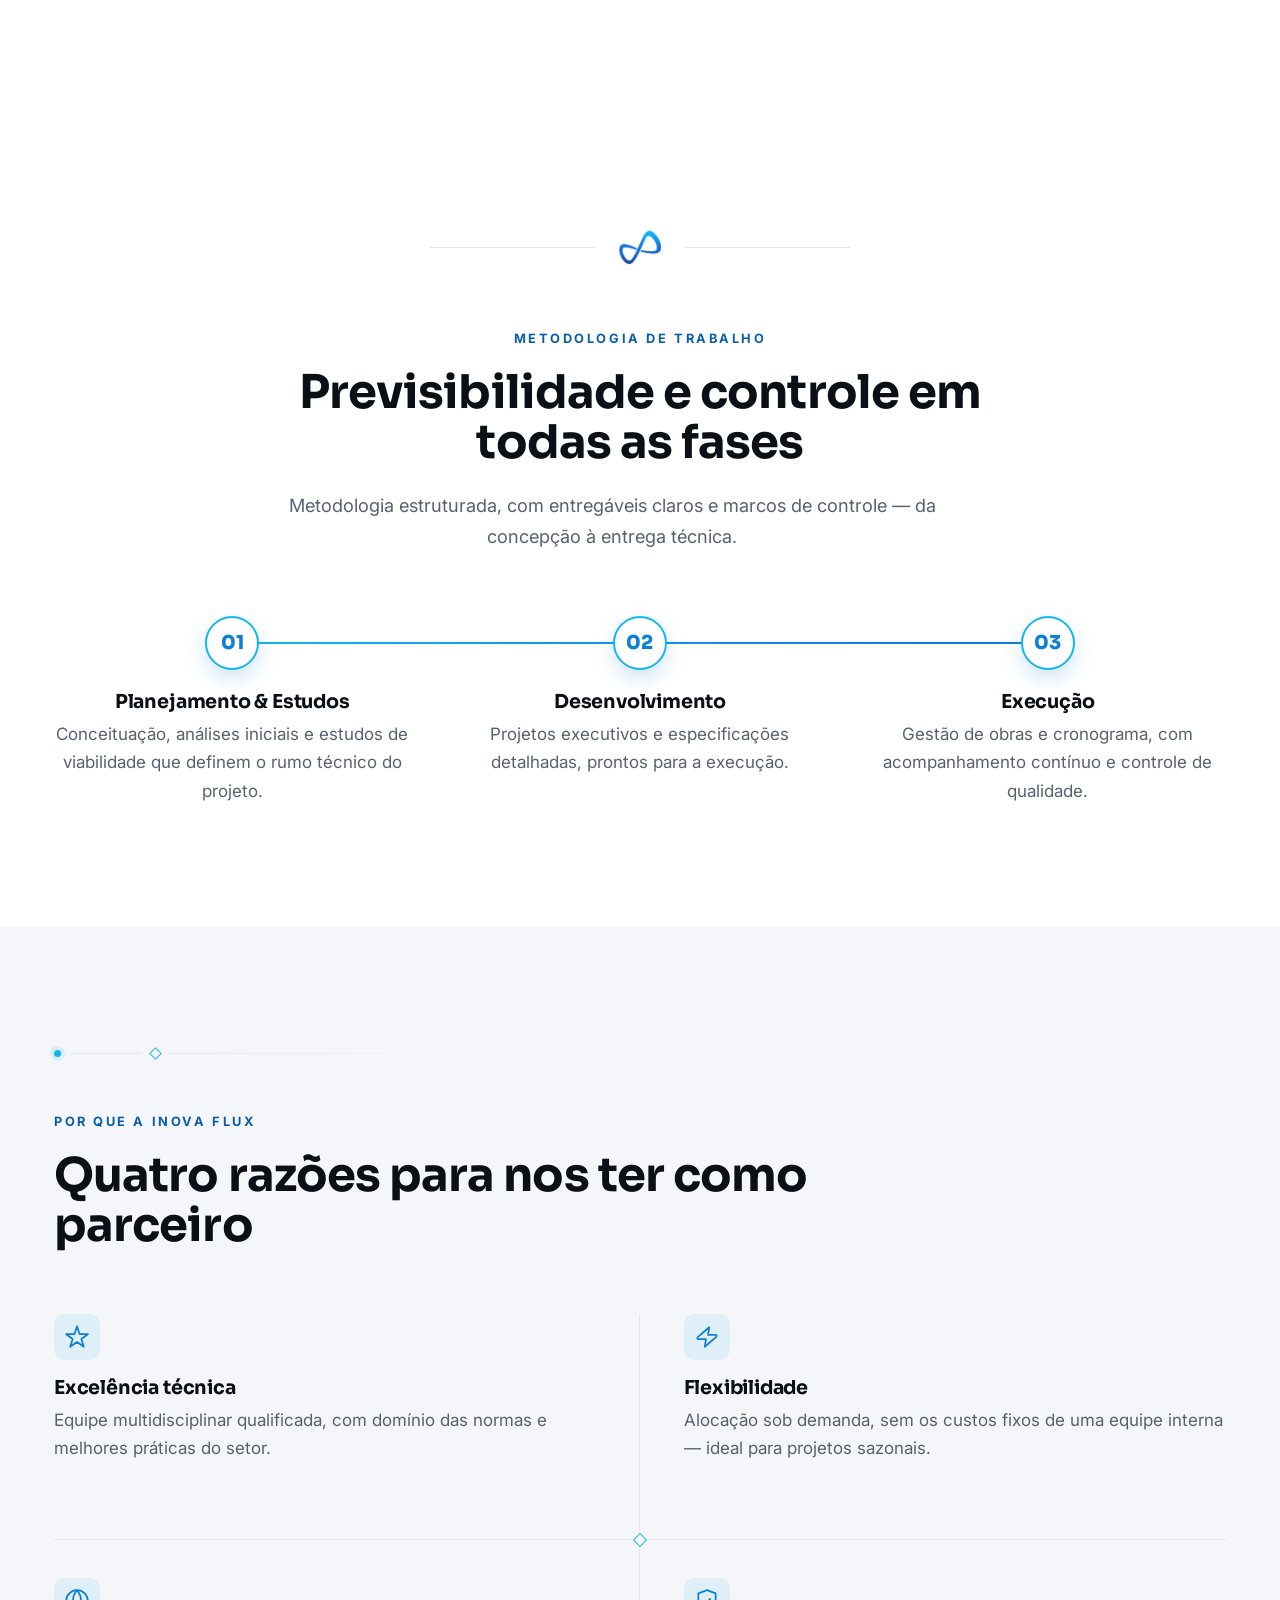
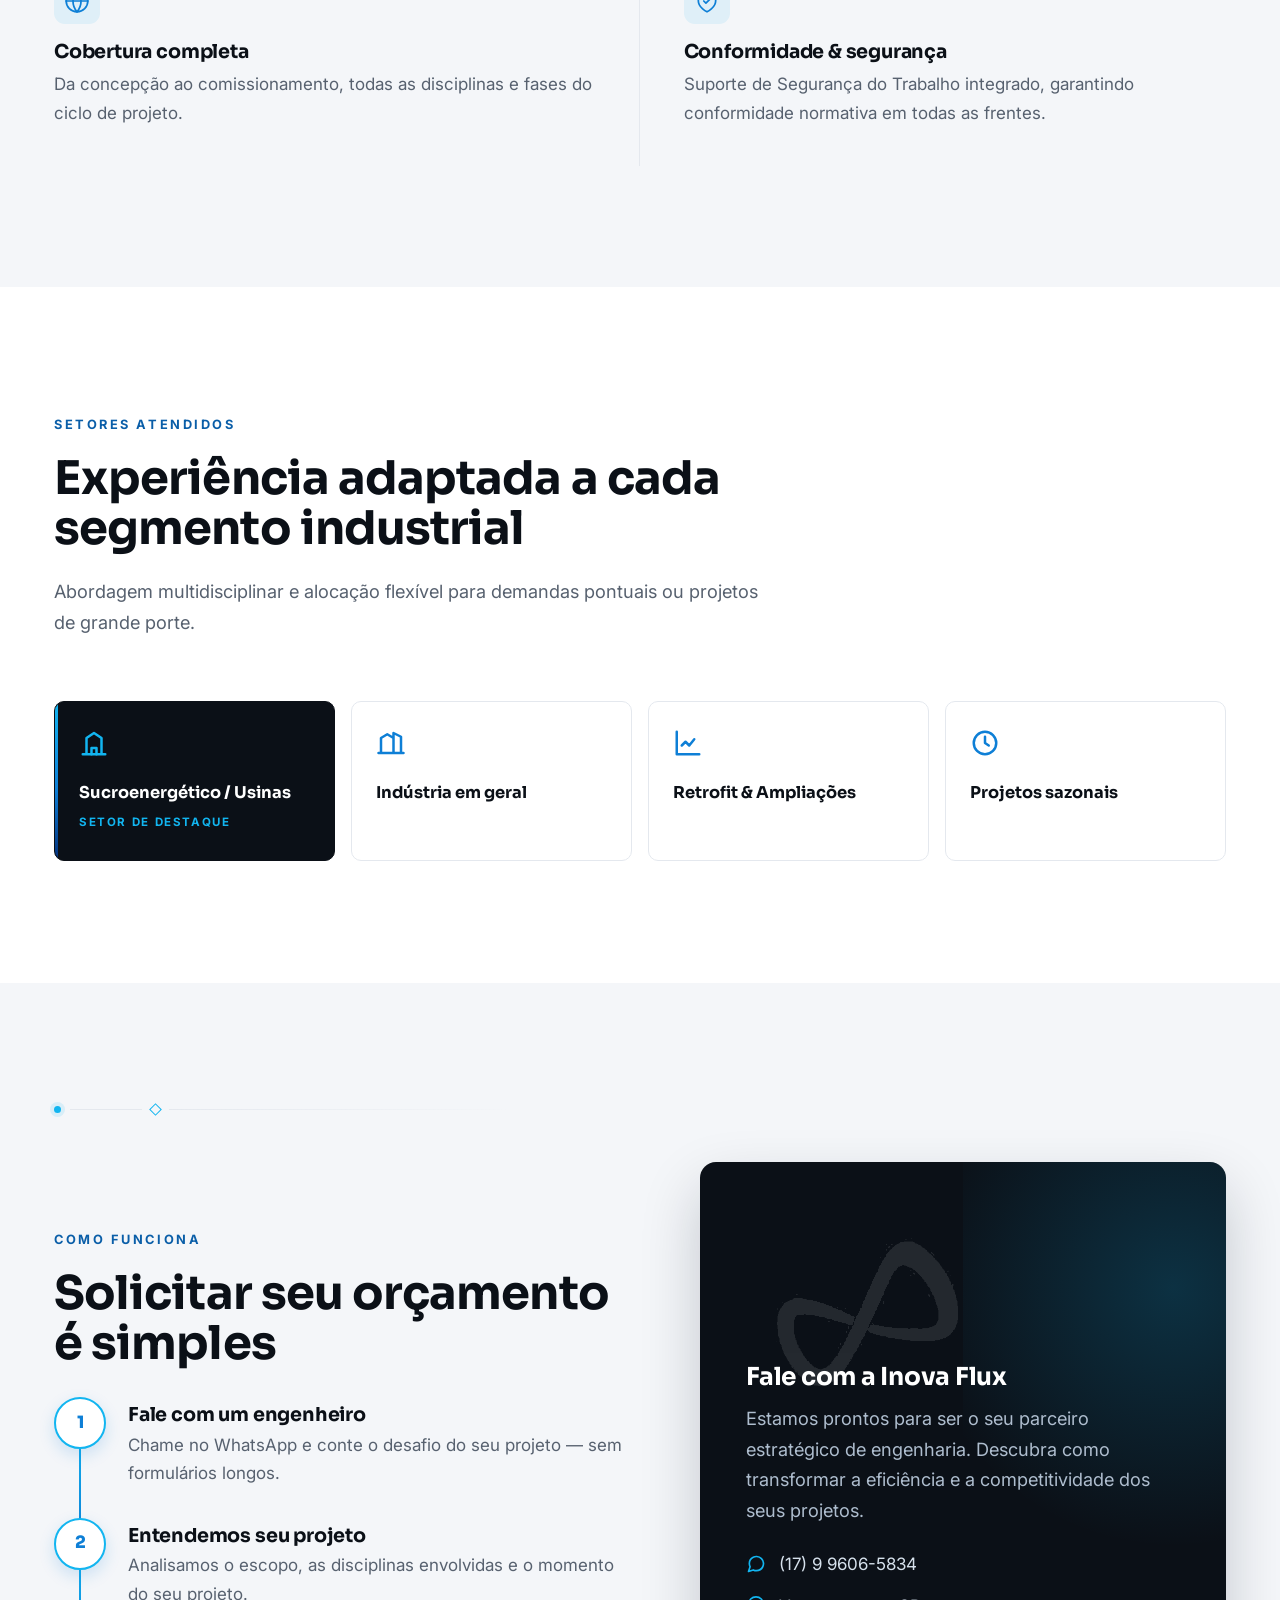
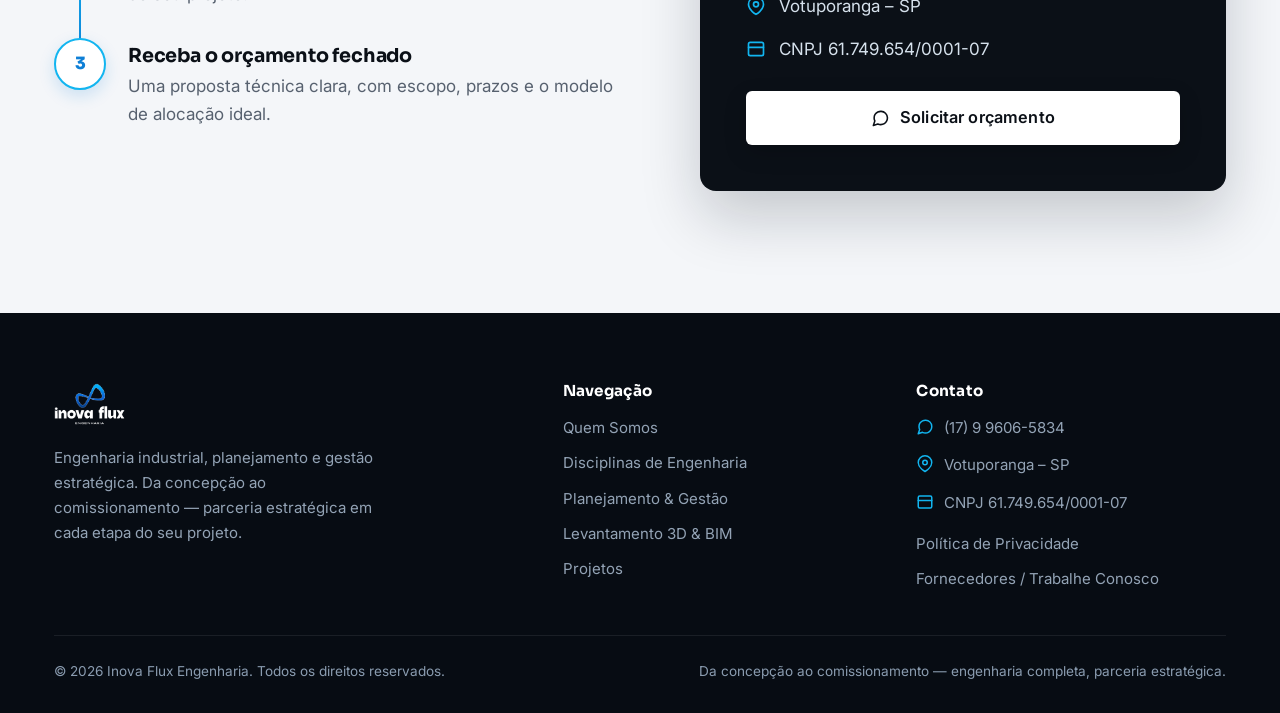
==== commit 13f16c61: "Substitui Merlin pelo chat flutuante BuildV CRM - Remove script/init do Merlin e o CSS .merlin-butto" ====
--- a/Site/index.html
+++ b/Site/index.html
@@ -33,11 +33,9 @@
   }, 2500);
 </script>
 
-<!-- MERLIN -->
-<script src='https://scripts.gomerlin.com.br/merlin.js'></script>
+<!-- BuildV CRM — Chat flutuante -->
+<script src="https://app-crm.buildv.com.br/widget.js" data-widget="wid_47ecce6d9a8fedb538035c45caa10f50" data-api="https://crm-clients-api.buildv.com.br" async></script>
 <script>
-  Merlin.Popup.initFromSource("5919b336-dd4a-4b05-9ff0-1183dc526f3d");
-
   function waitForElm(selector) {
     return new Promise(function(resolve) {
       if (document.querySelector(selector)) {
@@ -53,13 +51,14 @@
     });
   }
 
-  waitForElm('.merlin-button').then(function() {
+  /* CTAs abrem o popup do chat (fallback: link do href se o widget não carregar) */
+  waitForElm('.bv-launcher').then(function() {
     for (var i = 1; i <= 15; i++) {
-      var el = document.getElementById('cta-merlin' + i);
+      var el = document.getElementById('cta-chat' + i);
       if (el) {
         el.addEventListener('click', function(e) {
           e.preventDefault();
-          document.querySelector('.merlin-button').click();
+          document.querySelector('.bv-launcher').click();
         });
       }
     }
@@ -89,7 +88,7 @@
         <li><a href="#portfolio">Projetos</a></li>
         <li><a href="#contato">Contato</a></li>
       </ul>
-      <a id="cta-merlin1" class="btn nav-cta js-wa" data-wa-btn="orcamento" href="https://wa.me/5517996065834" target="_blank" rel="noopener">Solicitar orçamento</a>
+      <a id="cta-chat1" class="btn nav-cta js-wa" data-wa-btn="orcamento" href="https://wa.me/5517996065834" target="_blank" rel="noopener">Solicitar orçamento</a>
     </nav>
 
     <button class="burger" id="burger" aria-label="Abrir menu" aria-expanded="false" aria-controls="nav">
@@ -110,7 +109,7 @@
     <h1>Da concepção ao comissionamento, <span class="accent">engenharia industrial completa.</span></h1>
     <p class="hero-sub">Soluções técnicas integradas para a indústria, com o rigor de quem entrega do estudo de viabilidade à entrega técnica final. A Inova Flux é o seu braço de engenharia externo, flexível e multidisciplinar.</p>
     <div class="hero-actions">
-      <a id="cta-merlin2" class="btn btn--lg js-wa" data-wa-btn="orcamento" href="https://wa.me/5517996065834" target="_blank" rel="noopener">
+      <a id="cta-chat2" class="btn btn--lg js-wa" data-wa-btn="orcamento" href="https://wa.me/5517996065834" target="_blank" rel="noopener">
         <svg viewBox="0 0 24 24" fill="none" stroke="currentColor" stroke-width="2" stroke-linecap="round" stroke-linejoin="round"><path d="M21 11.5a8.38 8.38 0 0 1-.9 3.8 8.5 8.5 0 0 1-7.6 4.7 8.38 8.38 0 0 1-3.8-.9L3 21l1.9-5.7a8.38 8.38 0 0 1-.9-3.8 8.5 8.5 0 0 1 4.7-7.6 8.38 8.38 0 0 1 3.8-.9h.5a8.48 8.48 0 0 1 8 8v.5z"/></svg>
         Solicitar orçamento
       </a>
@@ -243,7 +242,7 @@
       <div class="card card--cta" data-reveal>
         <h3 style="margin-bottom:.5rem">Precisa de mais de uma disciplina?</h3>
         <p style="margin-bottom:1.3rem">Integramos todas em um único ponto de contato técnico, do estudo ao comissionamento.</p>
-        <a id="cta-merlin3" class="btn btn--light js-wa" data-wa-btn="disciplinas" href="https://wa.me/5517996065834" target="_blank" rel="noopener" style="align-self:flex-start">Falar com engenheiro</a>
+        <a id="cta-chat3" class="btn btn--light js-wa" data-wa-btn="disciplinas" href="https://wa.me/5517996065834" target="_blank" rel="noopener" style="align-self:flex-start">Falar com engenheiro</a>
       </div>
     </div>
   </div>
@@ -637,7 +636,7 @@
           <li><svg viewBox="0 0 24 24" fill="none" stroke="currentColor" stroke-width="2" stroke-linecap="round" stroke-linejoin="round"><path d="M21 10c0 7-9 12-9 12s-9-5-9-12a9 9 0 0 1 18 0z"/><circle cx="12" cy="10" r="3"/></svg>Votuporanga – SP</li>
           <li><svg viewBox="0 0 24 24" fill="none" stroke="currentColor" stroke-width="2" stroke-linecap="round" stroke-linejoin="round"><rect x="3" y="4" width="18" height="16" rx="2"/><path d="M3 10h18"/></svg>CNPJ 61.749.654/0001-07</li>
         </ul>
-        <a id="cta-merlin5" class="btn btn--light btn--lg js-wa" data-wa-btn="orcamento" href="https://wa.me/5517996065834" target="_blank" rel="noopener" style="width:100%;justify-content:center">
+        <a id="cta-chat5" class="btn btn--light btn--lg js-wa" data-wa-btn="orcamento" href="https://wa.me/5517996065834" target="_blank" rel="noopener" style="width:100%;justify-content:center">
           <svg viewBox="0 0 24 24" fill="none" stroke="currentColor" stroke-width="2" stroke-linecap="round" stroke-linejoin="round"><path d="M21 11.5a8.38 8.38 0 0 1-.9 3.8 8.5 8.5 0 0 1-7.6 4.7 8.38 8.38 0 0 1-3.8-.9L3 21l1.9-5.7a8.38 8.38 0 0 1-.9-3.8 8.5 8.5 0 0 1 4.7-7.6 8.38 8.38 0 0 1 3.8-.9h.5a8.48 8.48 0 0 1 8 8v.5z"/></svg>
           Solicitar orçamento
         </a>
--- a/Site/css/styles.css
+++ b/Site/css/styles.css
@@ -611,9 +611,8 @@
    reintroduza aqui um bloco @media (prefers-reduced-motion:reduce) desligando o Lenis
    (app.js) e zerando as transições/reveals. */
 
-/* ---------- Merlin: botão flutuante na paleta da marca ---------- */
-.merlin-button,
-.merlin-button.merlin-button-popup{
+/* ---------- Chat BuildV: botão flutuante na paleta da marca ---------- */
+.bv-launcher{
   background:var(--grad) !important;                 /* ciano -> azul da marca */
   background-color:var(--brand) !important;
   box-shadow:0 12px 28px rgba(14,127,214,.42) !important;
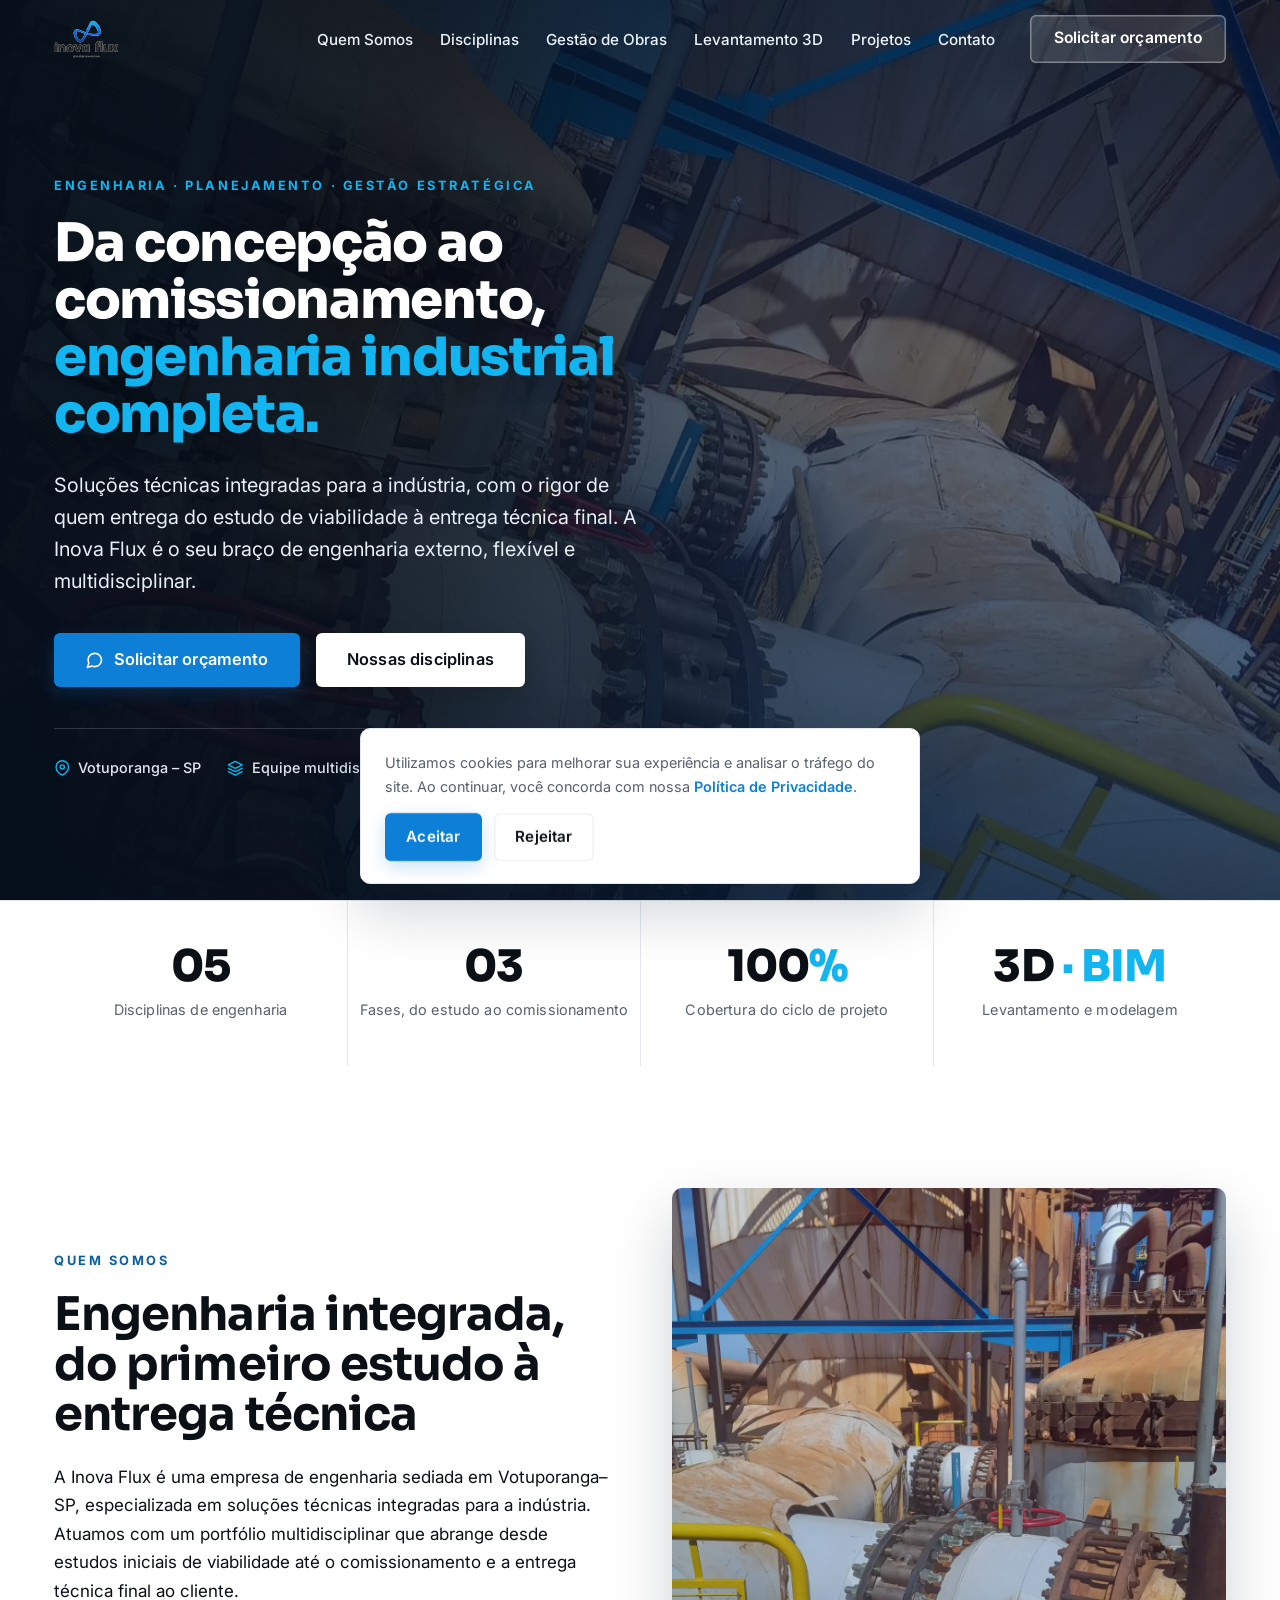
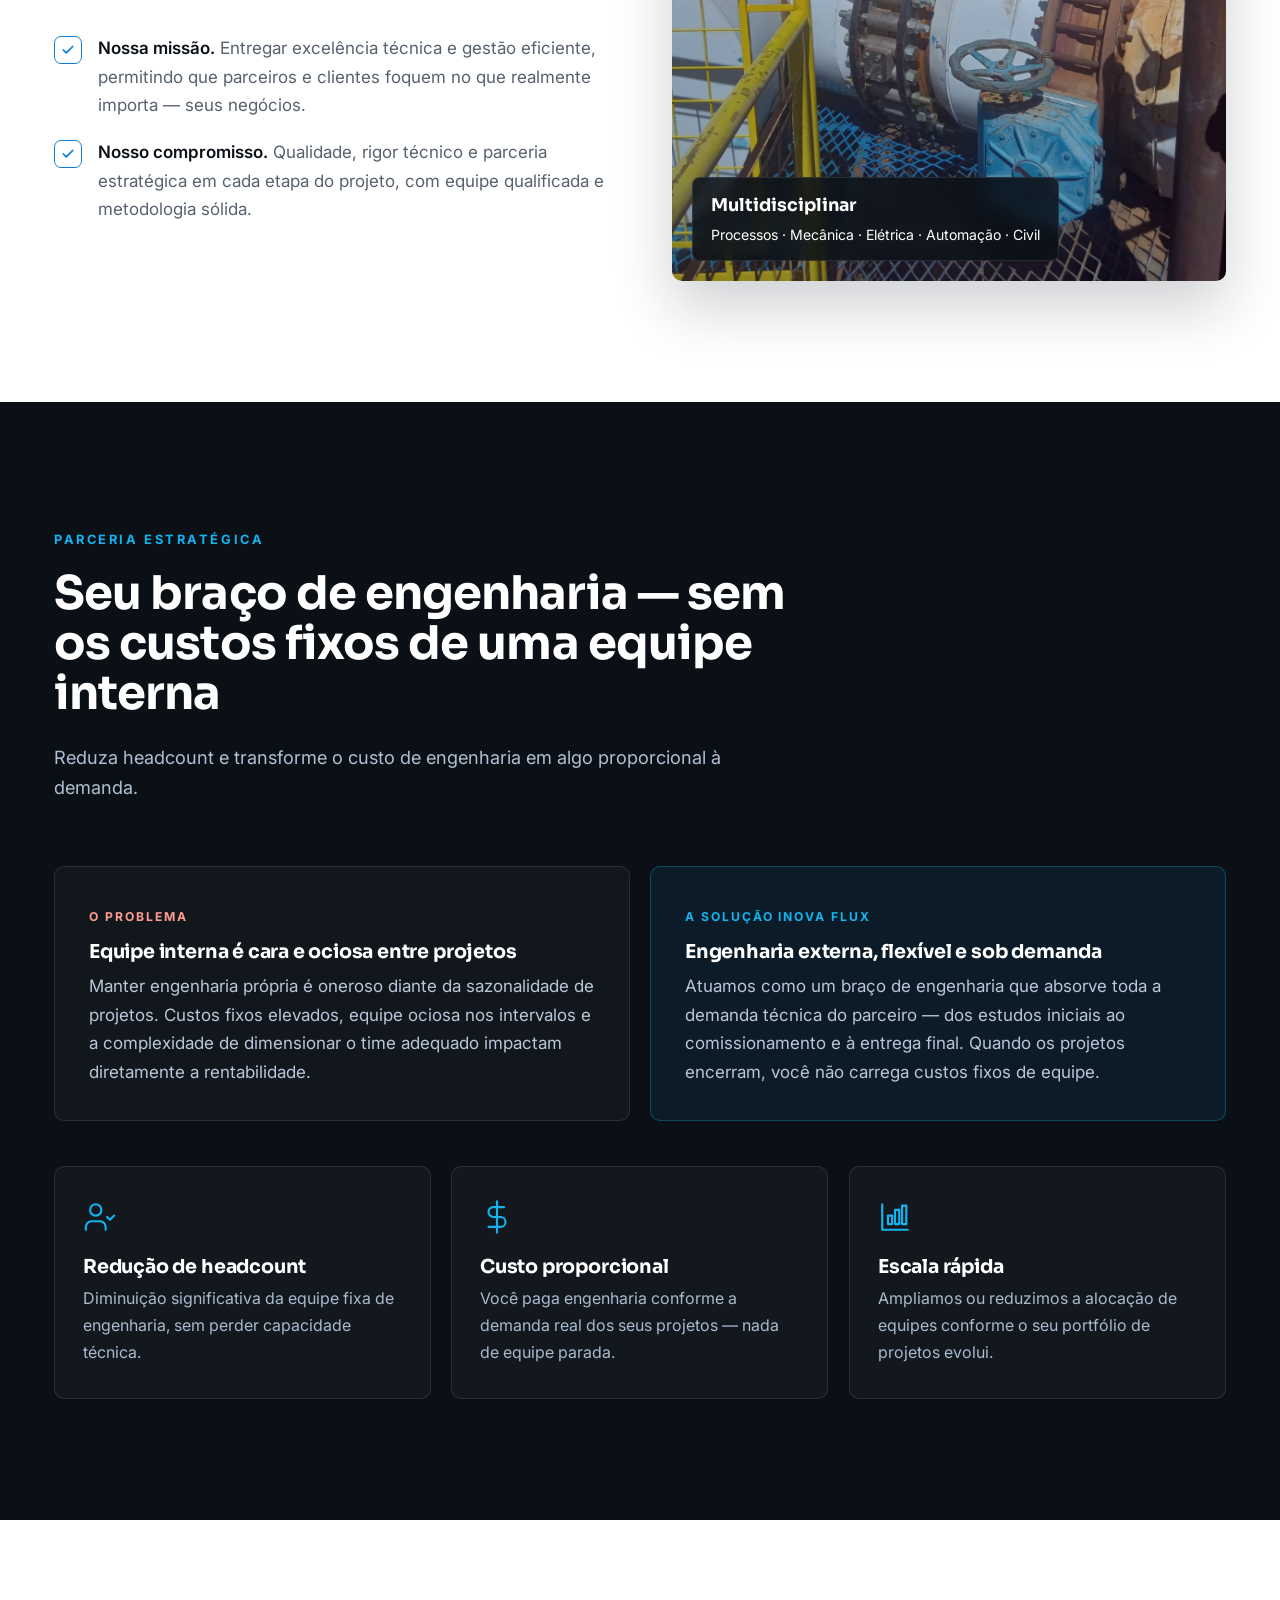
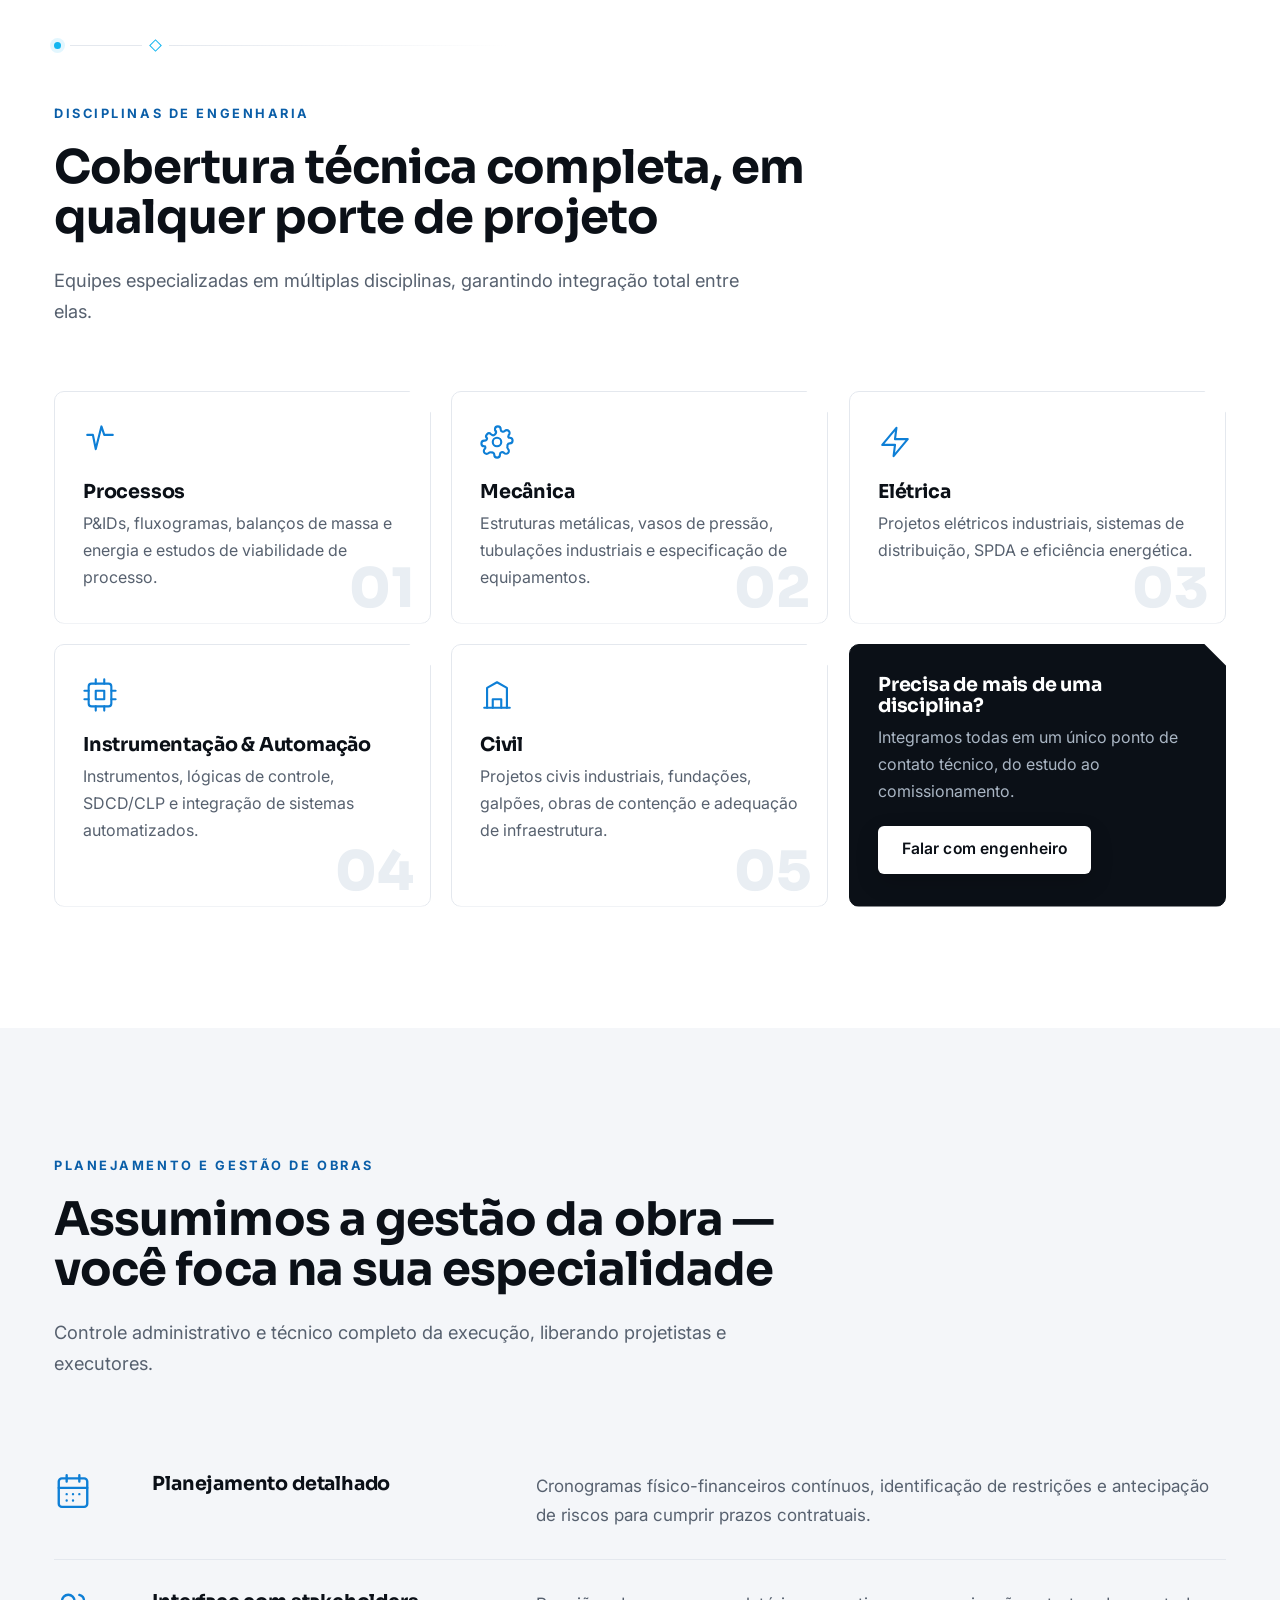
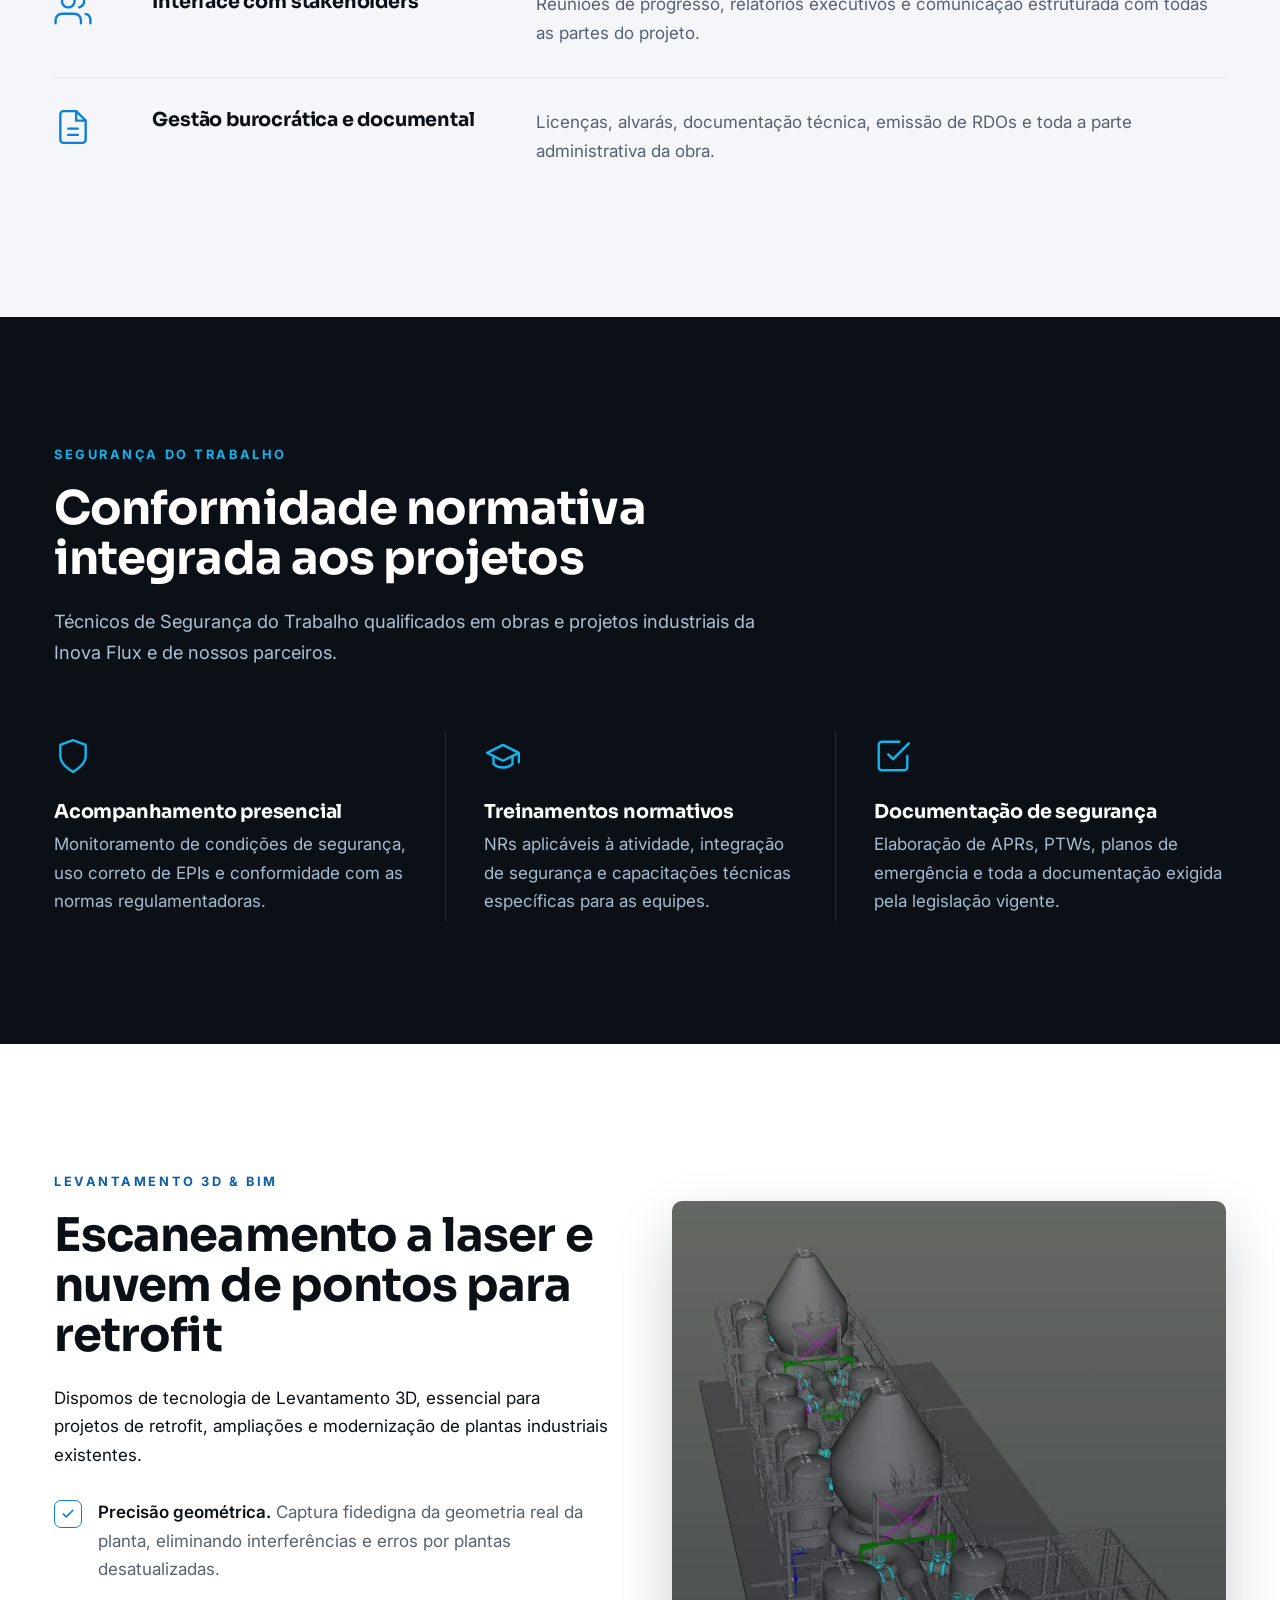
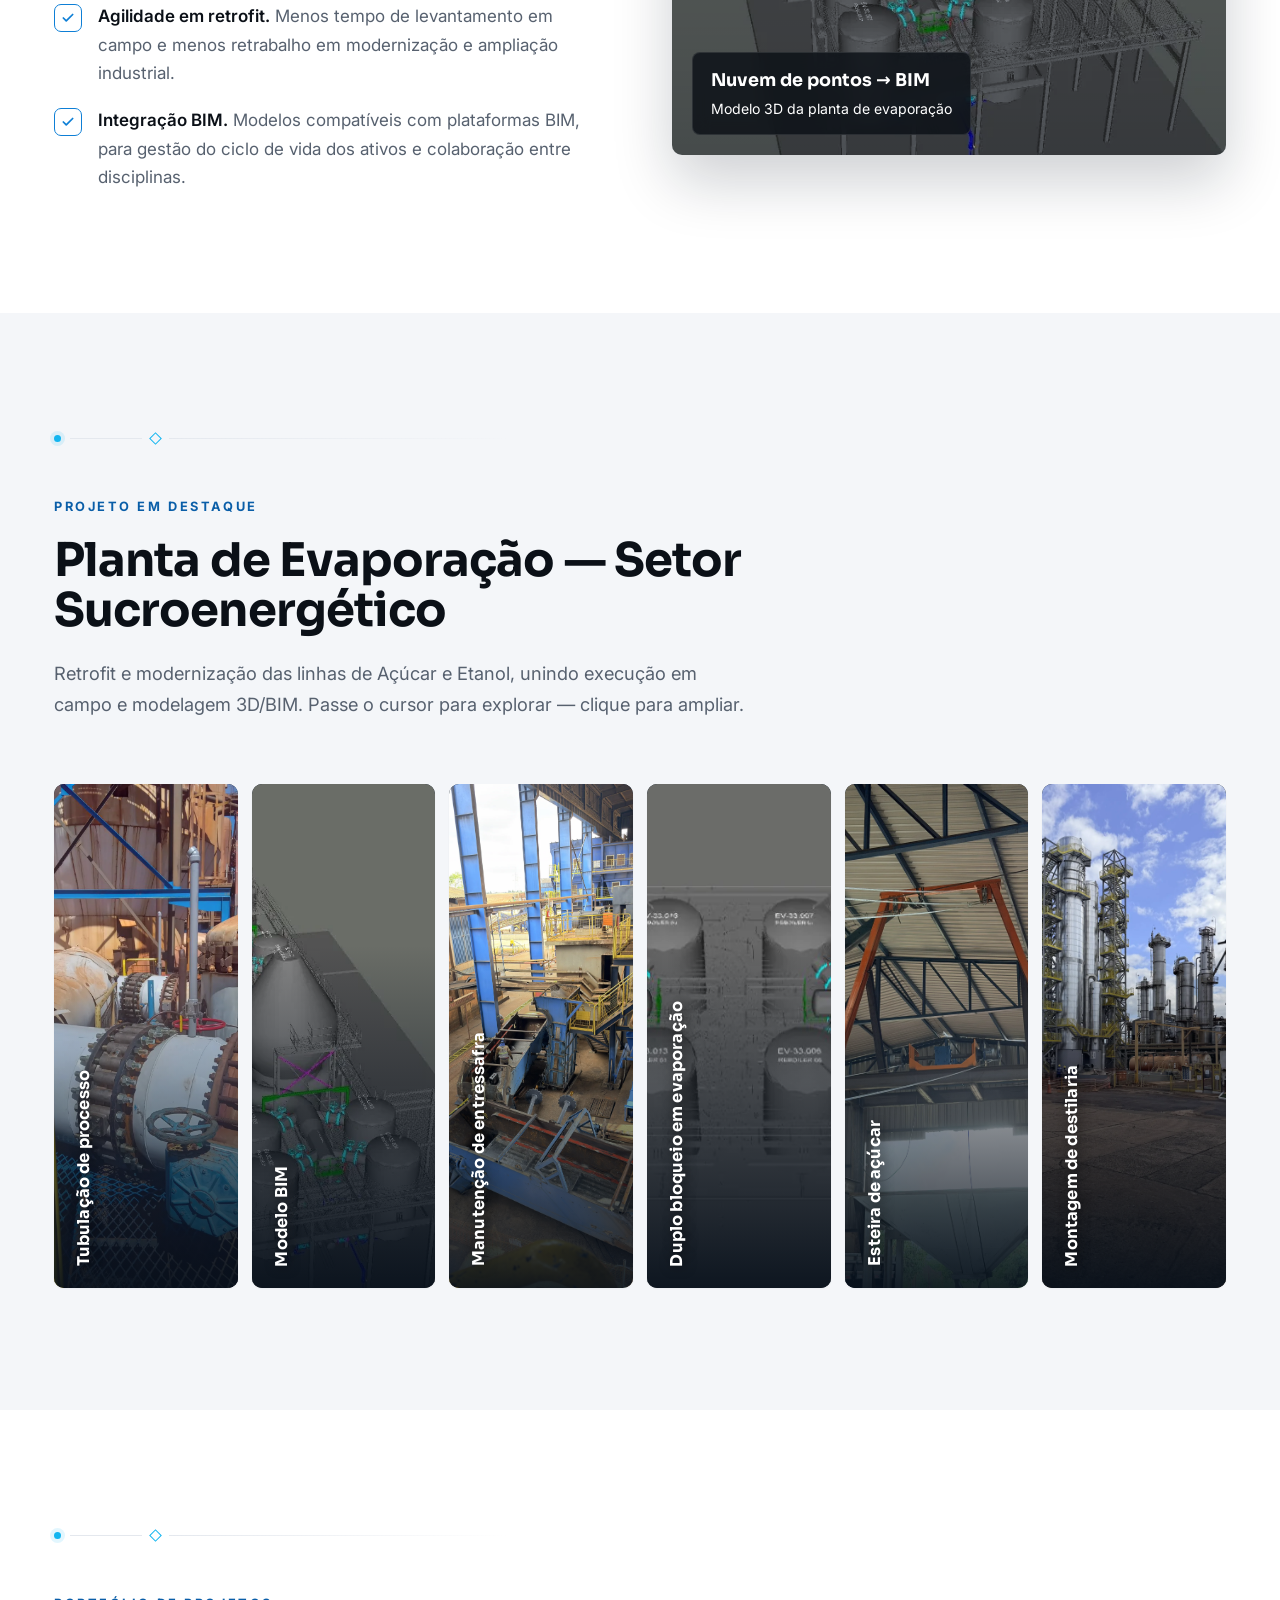
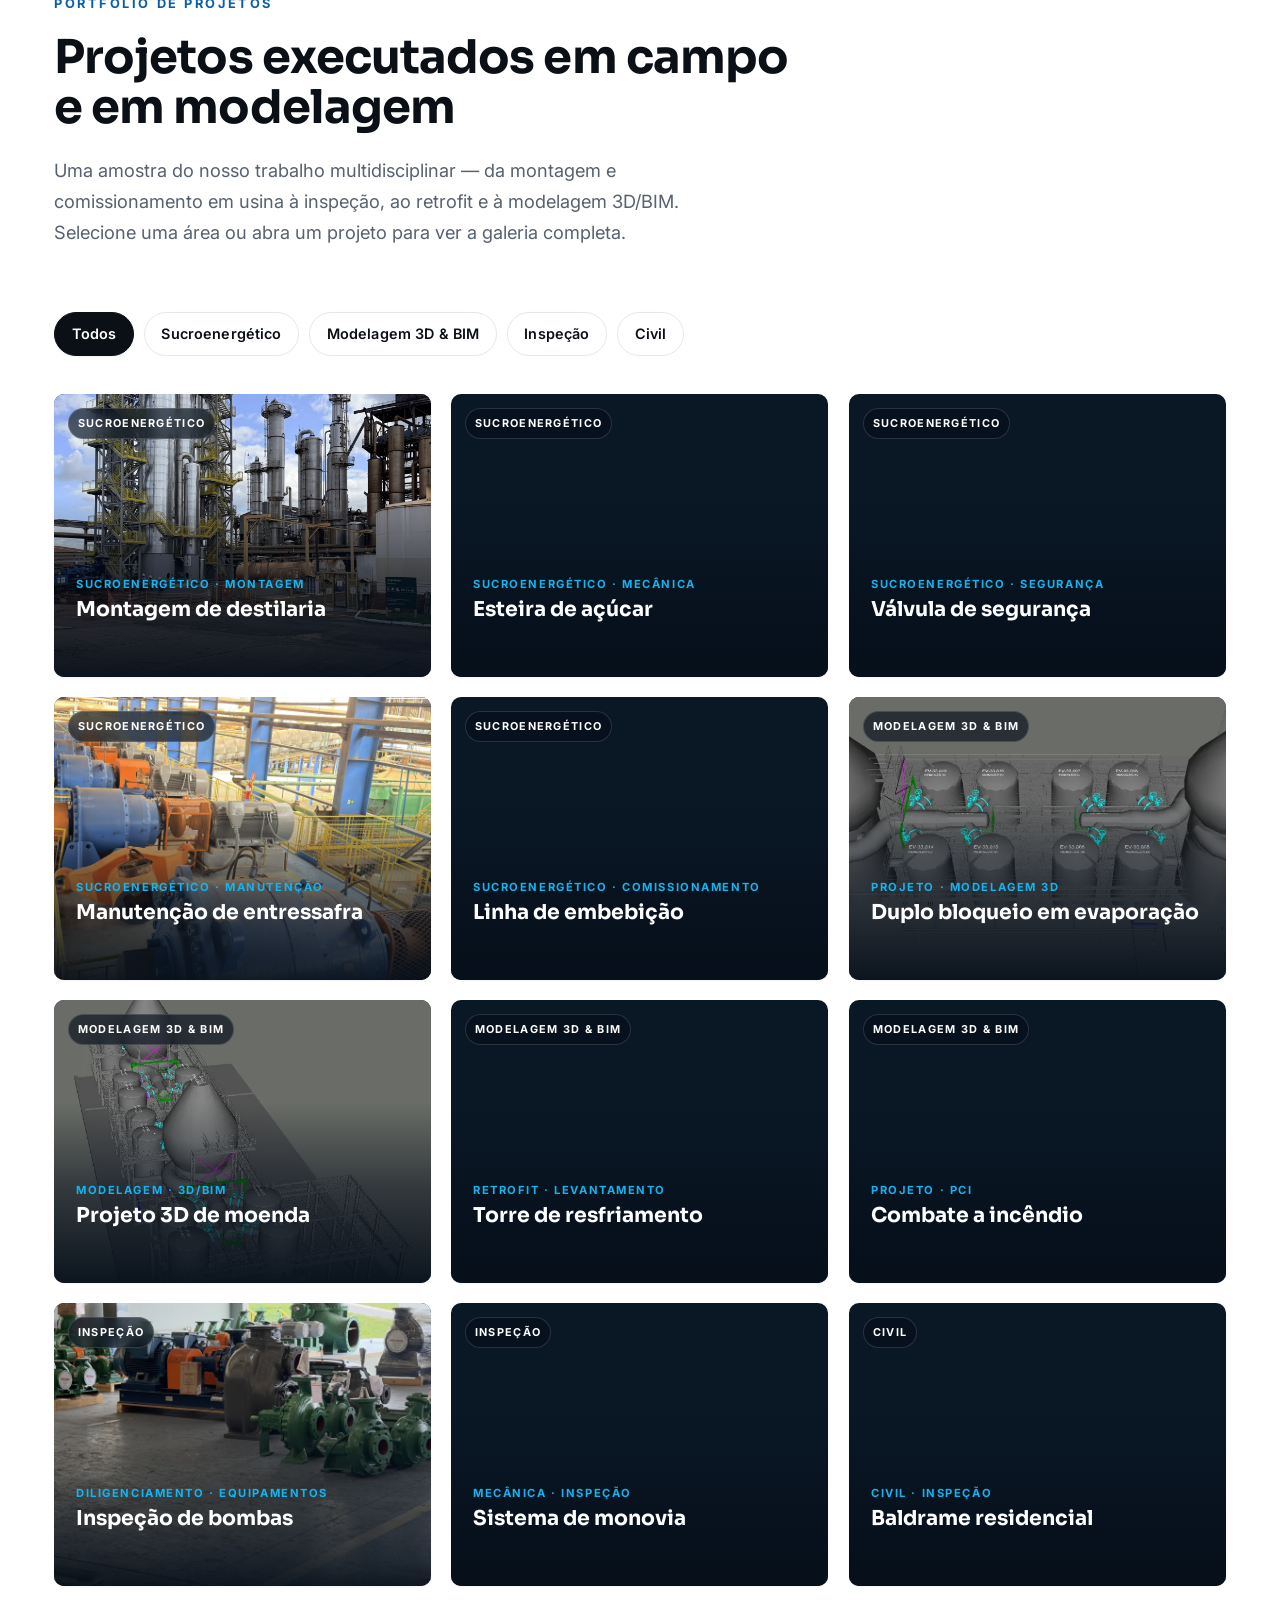
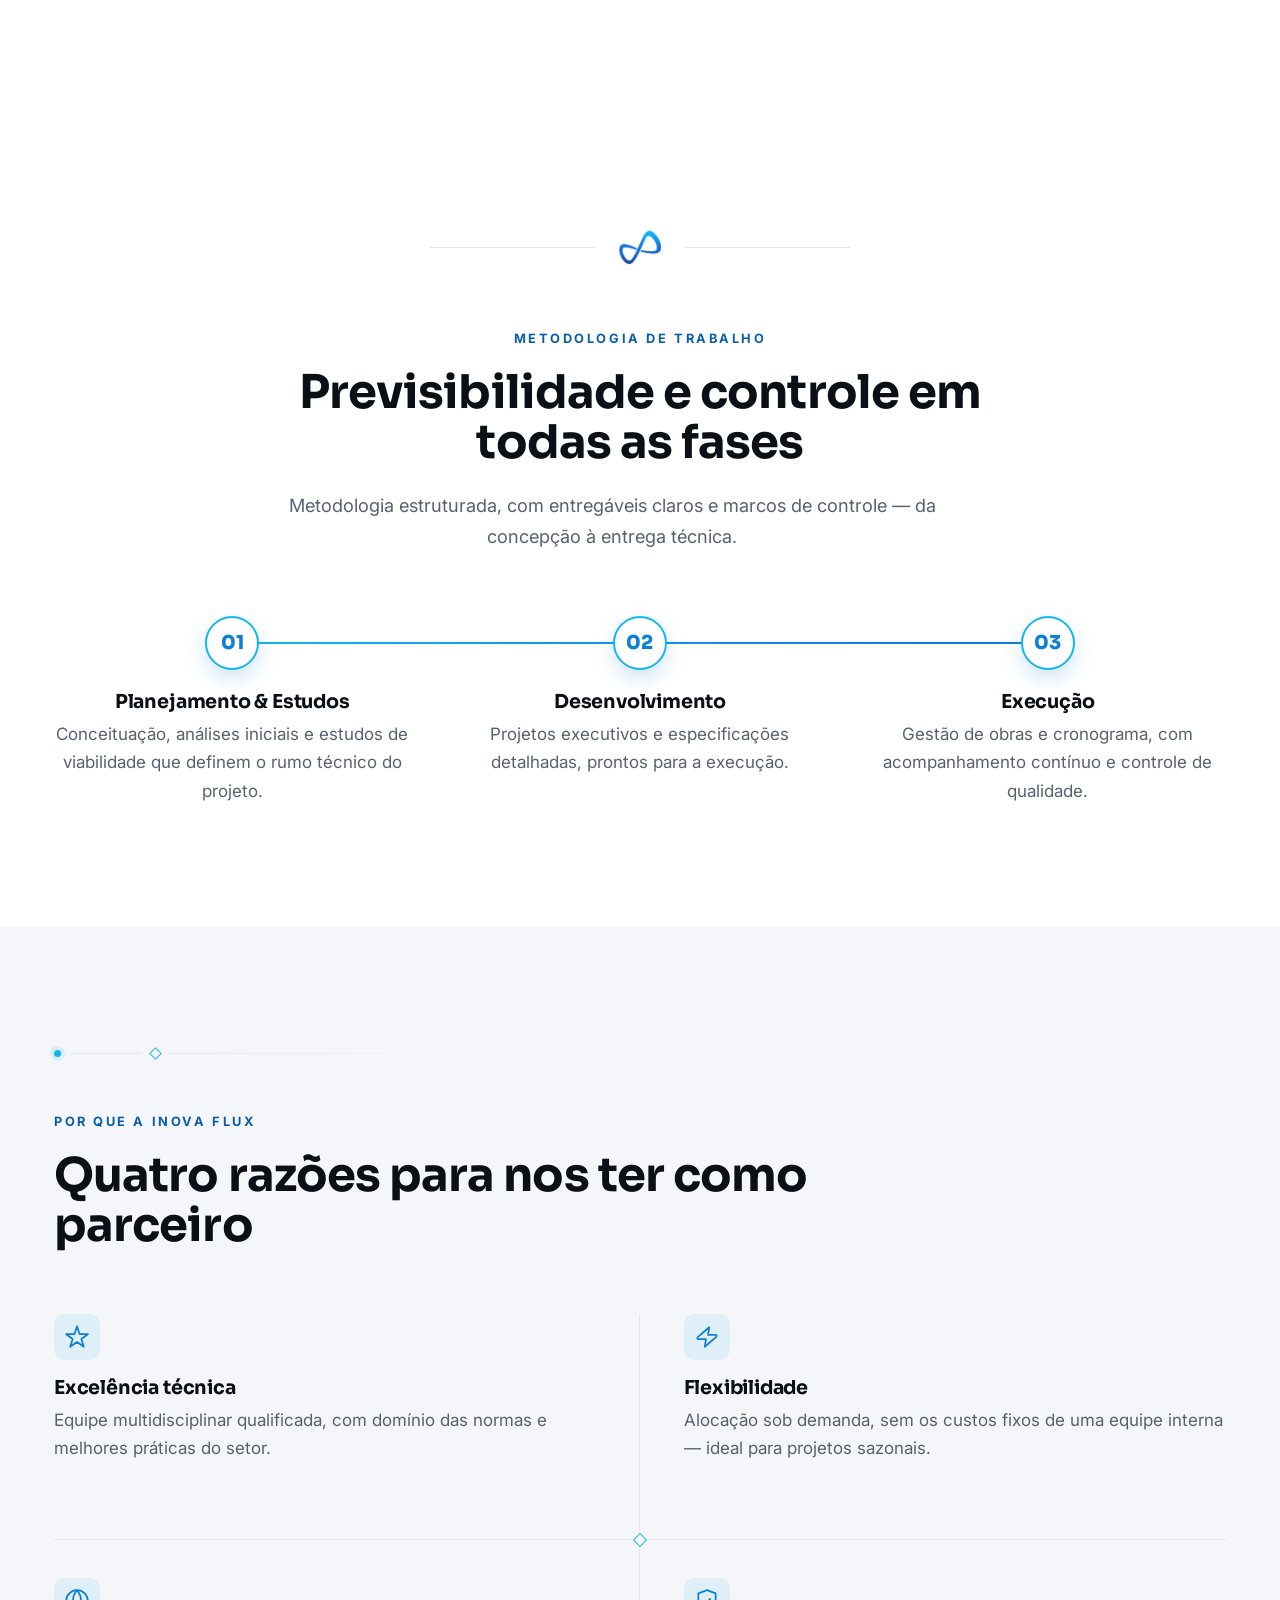
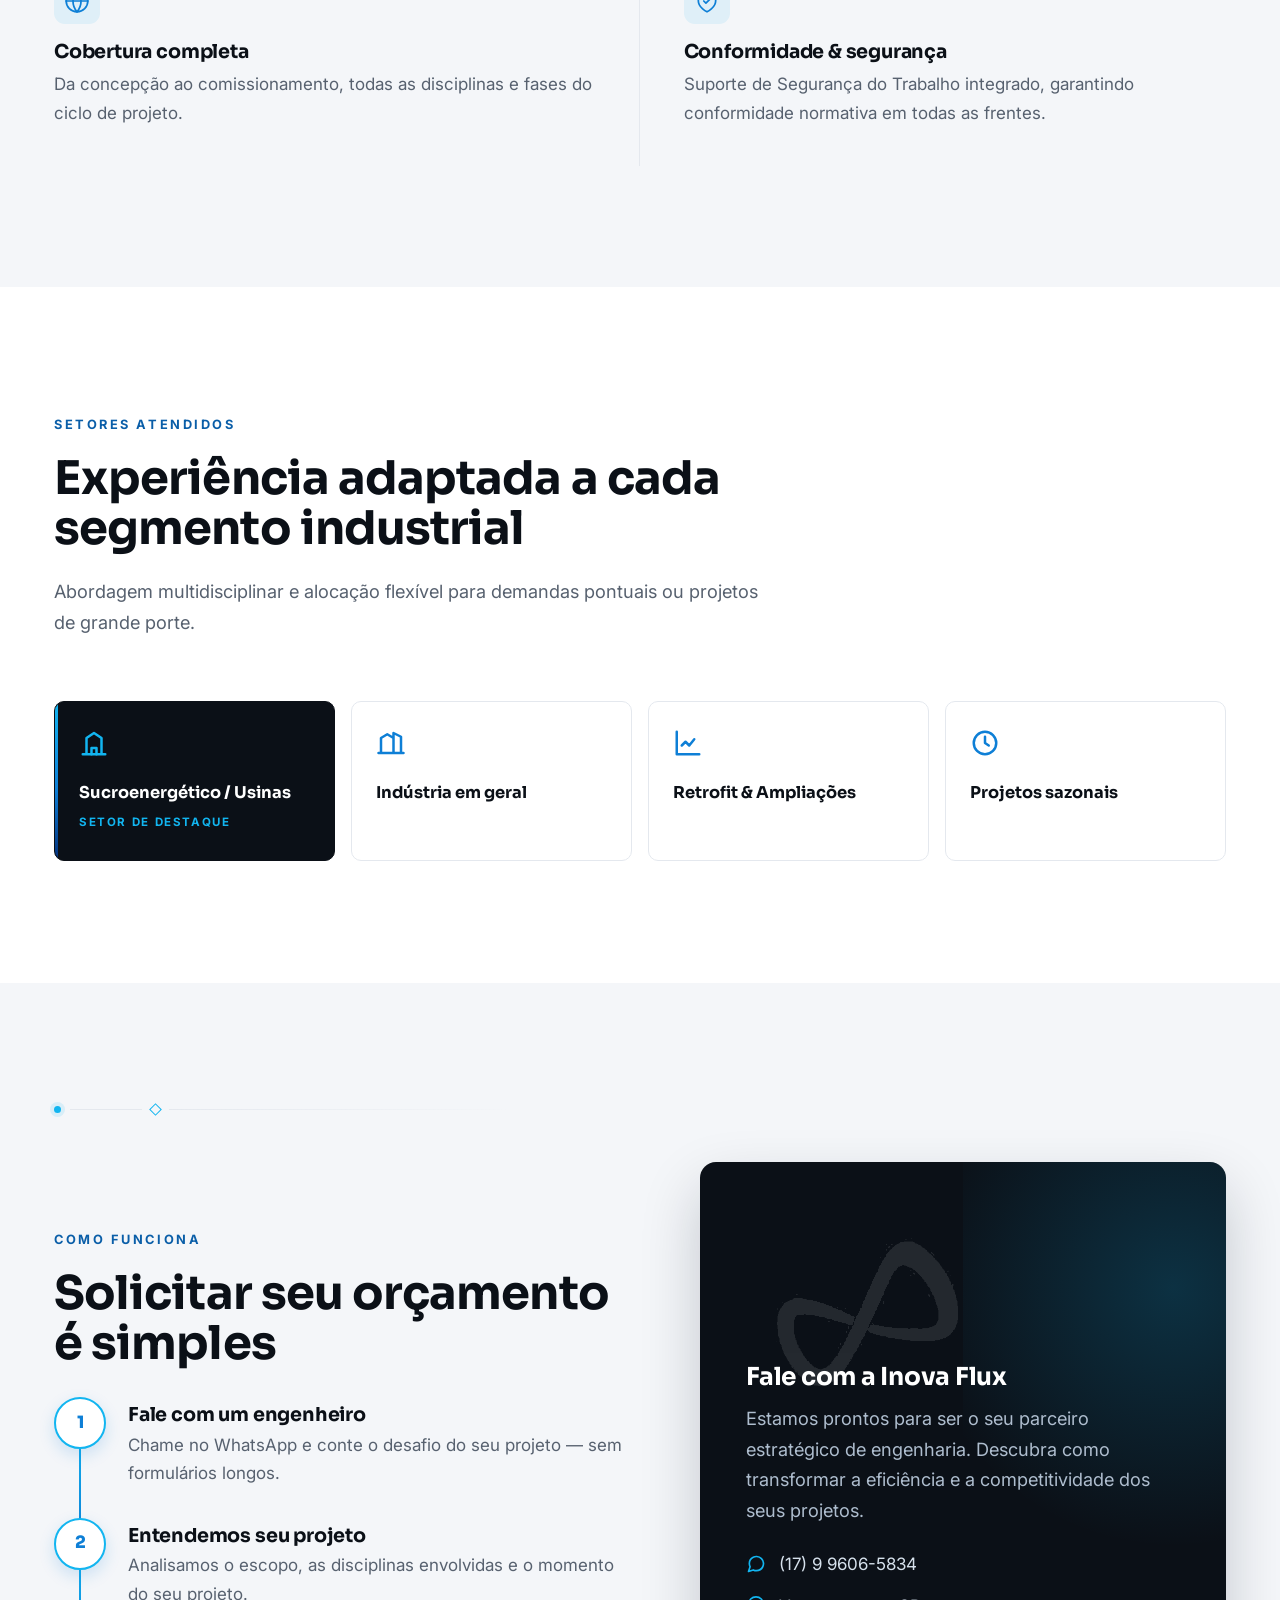
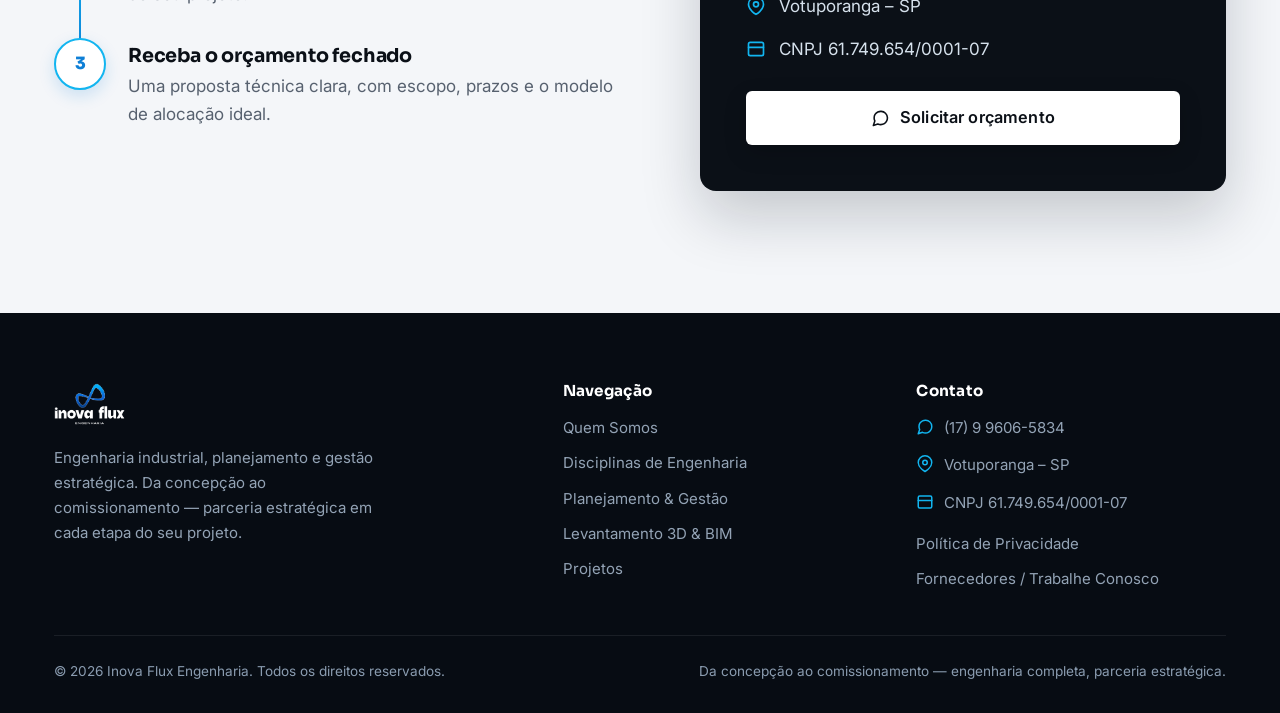
==== commit 907c4aca: "CTAs abrem só o widget do CRM, sem saída para o WhatsApp Os 9 links wa.me das 3 páginas (CTAs e tele" ====
--- a/Site/index.html
+++ b/Site/index.html
@@ -35,35 +35,7 @@
 
 <!-- BuildV CRM — Chat flutuante -->
 <script src="https://app-crm.buildv.com.br/widget.js" data-widget="wid_47ecce6d9a8fedb538035c45caa10f50" data-api="https://crm-clients-api.buildv.com.br" async></script>
-<script>
-  function waitForElm(selector) {
-    return new Promise(function(resolve) {
-      if (document.querySelector(selector)) {
-        return resolve(document.querySelector(selector));
-      }
-      var observer = new MutationObserver(function() {
-        if (document.querySelector(selector)) {
-          resolve(document.querySelector(selector));
-          observer.disconnect();
-        }
-      });
-      observer.observe(document.documentElement, { childList: true, subtree: true });
-    });
-  }
-
-  /* CTAs abrem o popup do chat (fallback: link do href se o widget não carregar) */
-  waitForElm('.bv-launcher').then(function() {
-    for (var i = 1; i <= 15; i++) {
-      var el = document.getElementById('cta-chat' + i);
-      if (el) {
-        el.addEventListener('click', function(e) {
-          e.preventDefault();
-          document.querySelector('.bv-launcher').click();
-        });
-      }
-    }
-  });
-</script>
+<script src="js/cta-widget.js?v=1" defer></script>
 </head>
 <body>
 <!-- BuildV: GTM (noscript) -->
@@ -88,7 +60,7 @@
         <li><a href="#portfolio">Projetos</a></li>
         <li><a href="#contato">Contato</a></li>
       </ul>
-      <a id="cta-chat1" class="btn nav-cta js-wa" data-wa-btn="orcamento" href="https://wa.me/5517996065834" target="_blank" rel="noopener">Solicitar orçamento</a>
+      <a id="cta-chat1" class="btn nav-cta" data-cta="orcamento" href="#contato" role="button">Solicitar orçamento</a>
     </nav>
 
     <button class="burger" id="burger" aria-label="Abrir menu" aria-expanded="false" aria-controls="nav">
@@ -109,7 +81,7 @@
     <h1>Da concepção ao comissionamento, <span class="accent">engenharia industrial completa.</span></h1>
     <p class="hero-sub">Soluções técnicas integradas para a indústria, com o rigor de quem entrega do estudo de viabilidade à entrega técnica final. A Inova Flux é o seu braço de engenharia externo, flexível e multidisciplinar.</p>
     <div class="hero-actions">
-      <a id="cta-chat2" class="btn btn--lg js-wa" data-wa-btn="orcamento" href="https://wa.me/5517996065834" target="_blank" rel="noopener">
+      <a id="cta-chat2" class="btn btn--lg" data-cta="orcamento" href="#contato" role="button">
         <svg viewBox="0 0 24 24" fill="none" stroke="currentColor" stroke-width="2" stroke-linecap="round" stroke-linejoin="round"><path d="M21 11.5a8.38 8.38 0 0 1-.9 3.8 8.5 8.5 0 0 1-7.6 4.7 8.38 8.38 0 0 1-3.8-.9L3 21l1.9-5.7a8.38 8.38 0 0 1-.9-3.8 8.5 8.5 0 0 1 4.7-7.6 8.38 8.38 0 0 1 3.8-.9h.5a8.48 8.48 0 0 1 8 8v.5z"/></svg>
         Solicitar orçamento
       </a>
@@ -242,7 +214,7 @@
       <div class="card card--cta" data-reveal>
         <h3 style="margin-bottom:.5rem">Precisa de mais de uma disciplina?</h3>
         <p style="margin-bottom:1.3rem">Integramos todas em um único ponto de contato técnico, do estudo ao comissionamento.</p>
-        <a id="cta-chat3" class="btn btn--light js-wa" data-wa-btn="disciplinas" href="https://wa.me/5517996065834" target="_blank" rel="noopener" style="align-self:flex-start">Falar com engenheiro</a>
+        <a id="cta-chat3" class="btn btn--light" data-cta="disciplinas" style="align-self:flex-start" href="#contato" role="button">Falar com engenheiro</a>
       </div>
     </div>
   </div>
@@ -632,11 +604,11 @@
         <h3>Fale com a Inova Flux</h3>
         <p class="lead">Estamos prontos para ser o seu parceiro estratégico de engenharia. Descubra como transformar a eficiência e a competitividade dos seus projetos.</p>
         <ul class="contact-info">
-          <li><svg viewBox="0 0 24 24" fill="none" stroke="currentColor" stroke-width="2" stroke-linecap="round" stroke-linejoin="round"><path d="M21 11.5a8.38 8.38 0 0 1-.9 3.8 8.5 8.5 0 0 1-7.6 4.7 8.38 8.38 0 0 1-3.8-.9L3 21l1.9-5.7a8.38 8.38 0 0 1-.9-3.8 8.5 8.5 0 0 1 4.7-7.6 8.38 8.38 0 0 1 3.8-.9h.5a8.48 8.48 0 0 1 8 8v.5z"/></svg><a class="js-wa" data-wa-btn="orcamento" href="https://wa.me/5517996065834" target="_blank" rel="noopener">(17) 9 9606-5834</a></li>
+          <li><svg viewBox="0 0 24 24" fill="none" stroke="currentColor" stroke-width="2" stroke-linecap="round" stroke-linejoin="round"><path d="M21 11.5a8.38 8.38 0 0 1-.9 3.8 8.5 8.5 0 0 1-7.6 4.7 8.38 8.38 0 0 1-3.8-.9L3 21l1.9-5.7a8.38 8.38 0 0 1-.9-3.8 8.5 8.5 0 0 1 4.7-7.6 8.38 8.38 0 0 1 3.8-.9h.5a8.48 8.48 0 0 1 8 8v.5z"/></svg><a data-cta="orcamento" href="#contato" role="button">(17) 9 9606-5834</a></li>
           <li><svg viewBox="0 0 24 24" fill="none" stroke="currentColor" stroke-width="2" stroke-linecap="round" stroke-linejoin="round"><path d="M21 10c0 7-9 12-9 12s-9-5-9-12a9 9 0 0 1 18 0z"/><circle cx="12" cy="10" r="3"/></svg>Votuporanga – SP</li>
           <li><svg viewBox="0 0 24 24" fill="none" stroke="currentColor" stroke-width="2" stroke-linecap="round" stroke-linejoin="round"><rect x="3" y="4" width="18" height="16" rx="2"/><path d="M3 10h18"/></svg>CNPJ 61.749.654/0001-07</li>
         </ul>
-        <a id="cta-chat5" class="btn btn--light btn--lg js-wa" data-wa-btn="orcamento" href="https://wa.me/5517996065834" target="_blank" rel="noopener" style="width:100%;justify-content:center">
+        <a id="cta-chat5" class="btn btn--light btn--lg" data-cta="orcamento" style="width:100%;justify-content:center" href="#contato" role="button">
           <svg viewBox="0 0 24 24" fill="none" stroke="currentColor" stroke-width="2" stroke-linecap="round" stroke-linejoin="round"><path d="M21 11.5a8.38 8.38 0 0 1-.9 3.8 8.5 8.5 0 0 1-7.6 4.7 8.38 8.38 0 0 1-3.8-.9L3 21l1.9-5.7a8.38 8.38 0 0 1-.9-3.8 8.5 8.5 0 0 1 4.7-7.6 8.38 8.38 0 0 1 3.8-.9h.5a8.48 8.48 0 0 1 8 8v.5z"/></svg>
           Solicitar orçamento
         </a>
@@ -668,7 +640,7 @@
       <div>
         <h4>Contato</h4>
         <ul class="footer-contact">
-          <li><svg viewBox="0 0 24 24" fill="none" stroke="currentColor" stroke-width="2" stroke-linecap="round" stroke-linejoin="round"><path d="M21 11.5a8.38 8.38 0 0 1-.9 3.8 8.5 8.5 0 0 1-7.6 4.7 8.38 8.38 0 0 1-3.8-.9L3 21l1.9-5.7a8.38 8.38 0 0 1-.9-3.8 8.5 8.5 0 0 1 4.7-7.6 8.38 8.38 0 0 1 3.8-.9h.5a8.48 8.48 0 0 1 8 8v.5z"/></svg><a class="js-wa" data-wa-btn="orcamento" href="https://wa.me/5517996065834" target="_blank" rel="noopener">(17) 9 9606-5834</a></li>
+          <li><svg viewBox="0 0 24 24" fill="none" stroke="currentColor" stroke-width="2" stroke-linecap="round" stroke-linejoin="round"><path d="M21 11.5a8.38 8.38 0 0 1-.9 3.8 8.5 8.5 0 0 1-7.6 4.7 8.38 8.38 0 0 1-3.8-.9L3 21l1.9-5.7a8.38 8.38 0 0 1-.9-3.8 8.5 8.5 0 0 1 4.7-7.6 8.38 8.38 0 0 1 3.8-.9h.5a8.48 8.48 0 0 1 8 8v.5z"/></svg><a data-cta="orcamento" href="#contato" role="button">(17) 9 9606-5834</a></li>
           <li><svg viewBox="0 0 24 24" fill="none" stroke="currentColor" stroke-width="2" stroke-linecap="round" stroke-linejoin="round"><path d="M21 10c0 7-9 12-9 12s-9-5-9-12a9 9 0 0 1 18 0z"/><circle cx="12" cy="10" r="3"/></svg>Votuporanga – SP</li>
           <li><svg viewBox="0 0 24 24" fill="none" stroke="currentColor" stroke-width="2" stroke-linecap="round" stroke-linejoin="round"><rect x="3" y="4" width="18" height="16" rx="2"/><path d="M3 10h18"/></svg>CNPJ 61.749.654/0001-07</li>
         </ul>
@@ -705,7 +677,7 @@
 </div>
 
 <script src="js/lenis.min.js"></script>
-<script src="js/app.js"></script>
+<script src="js/app.js?v=2"></script>
 
 
 </body>
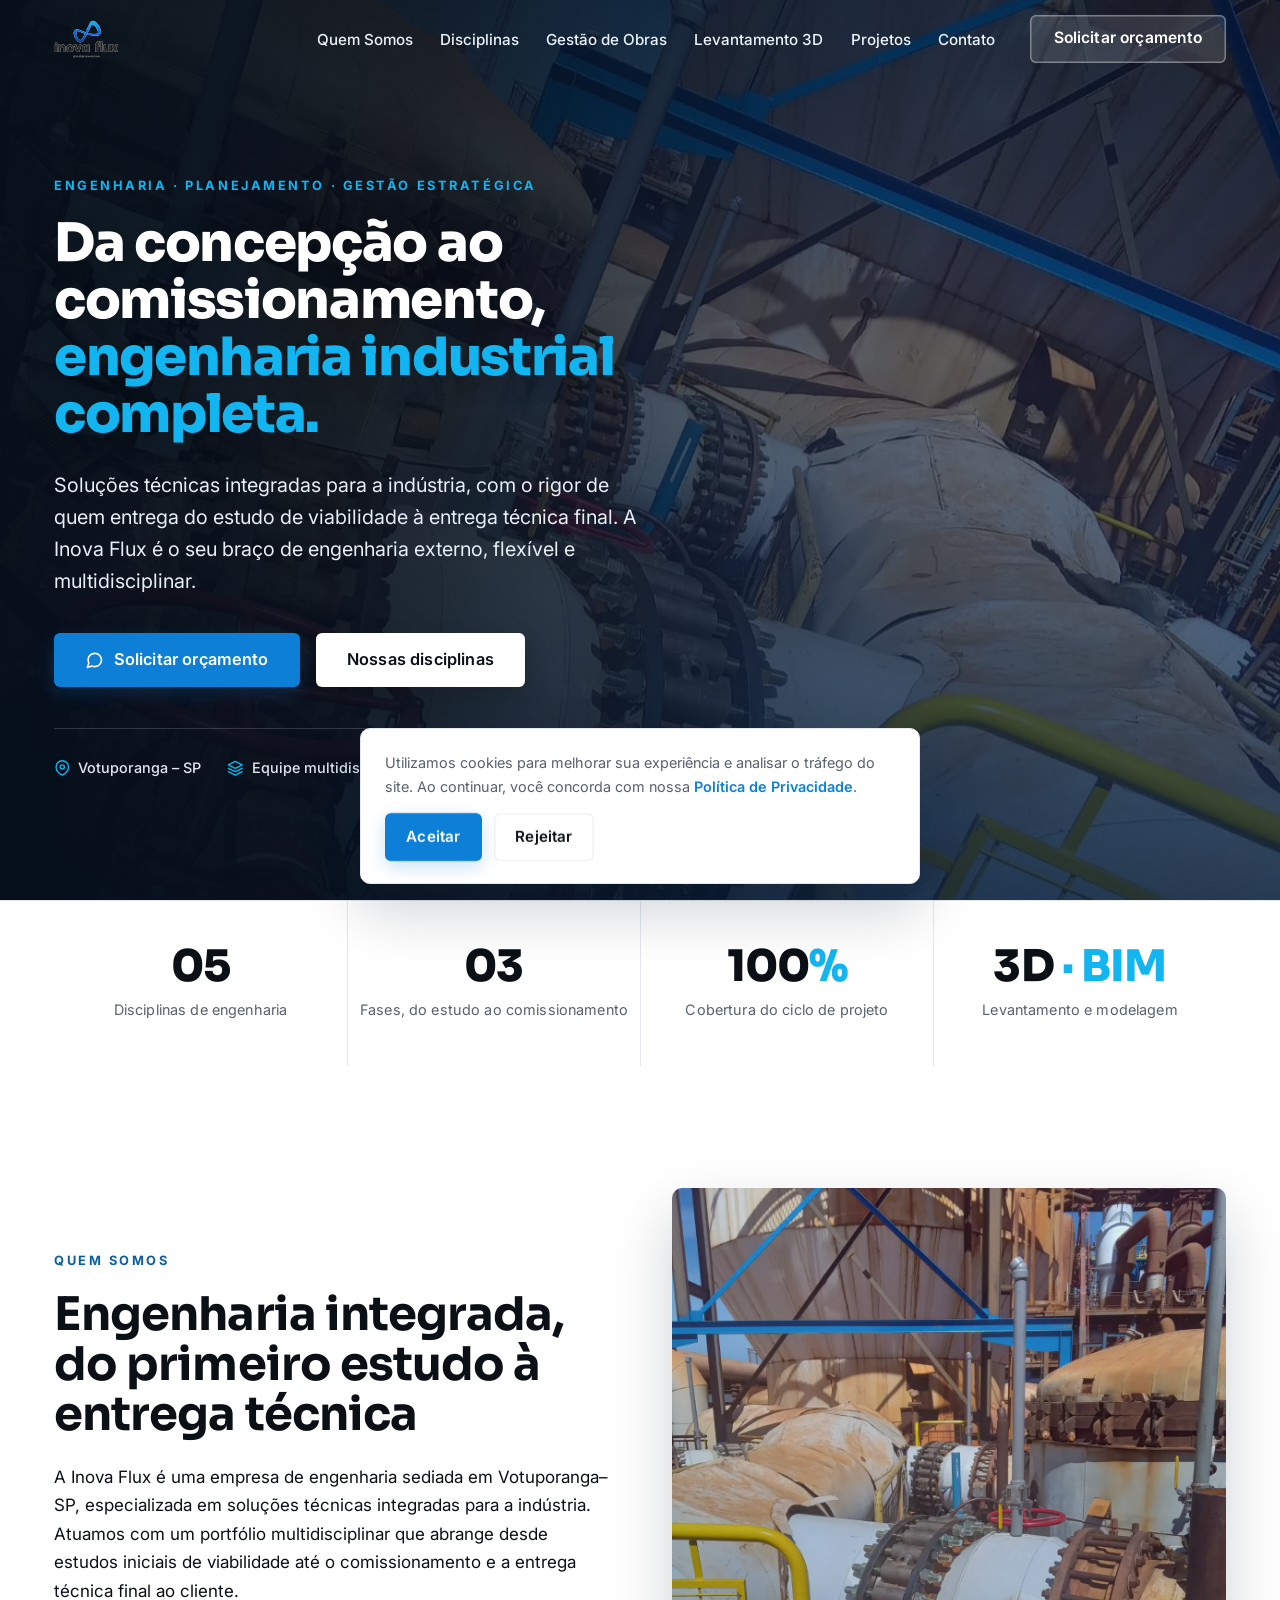
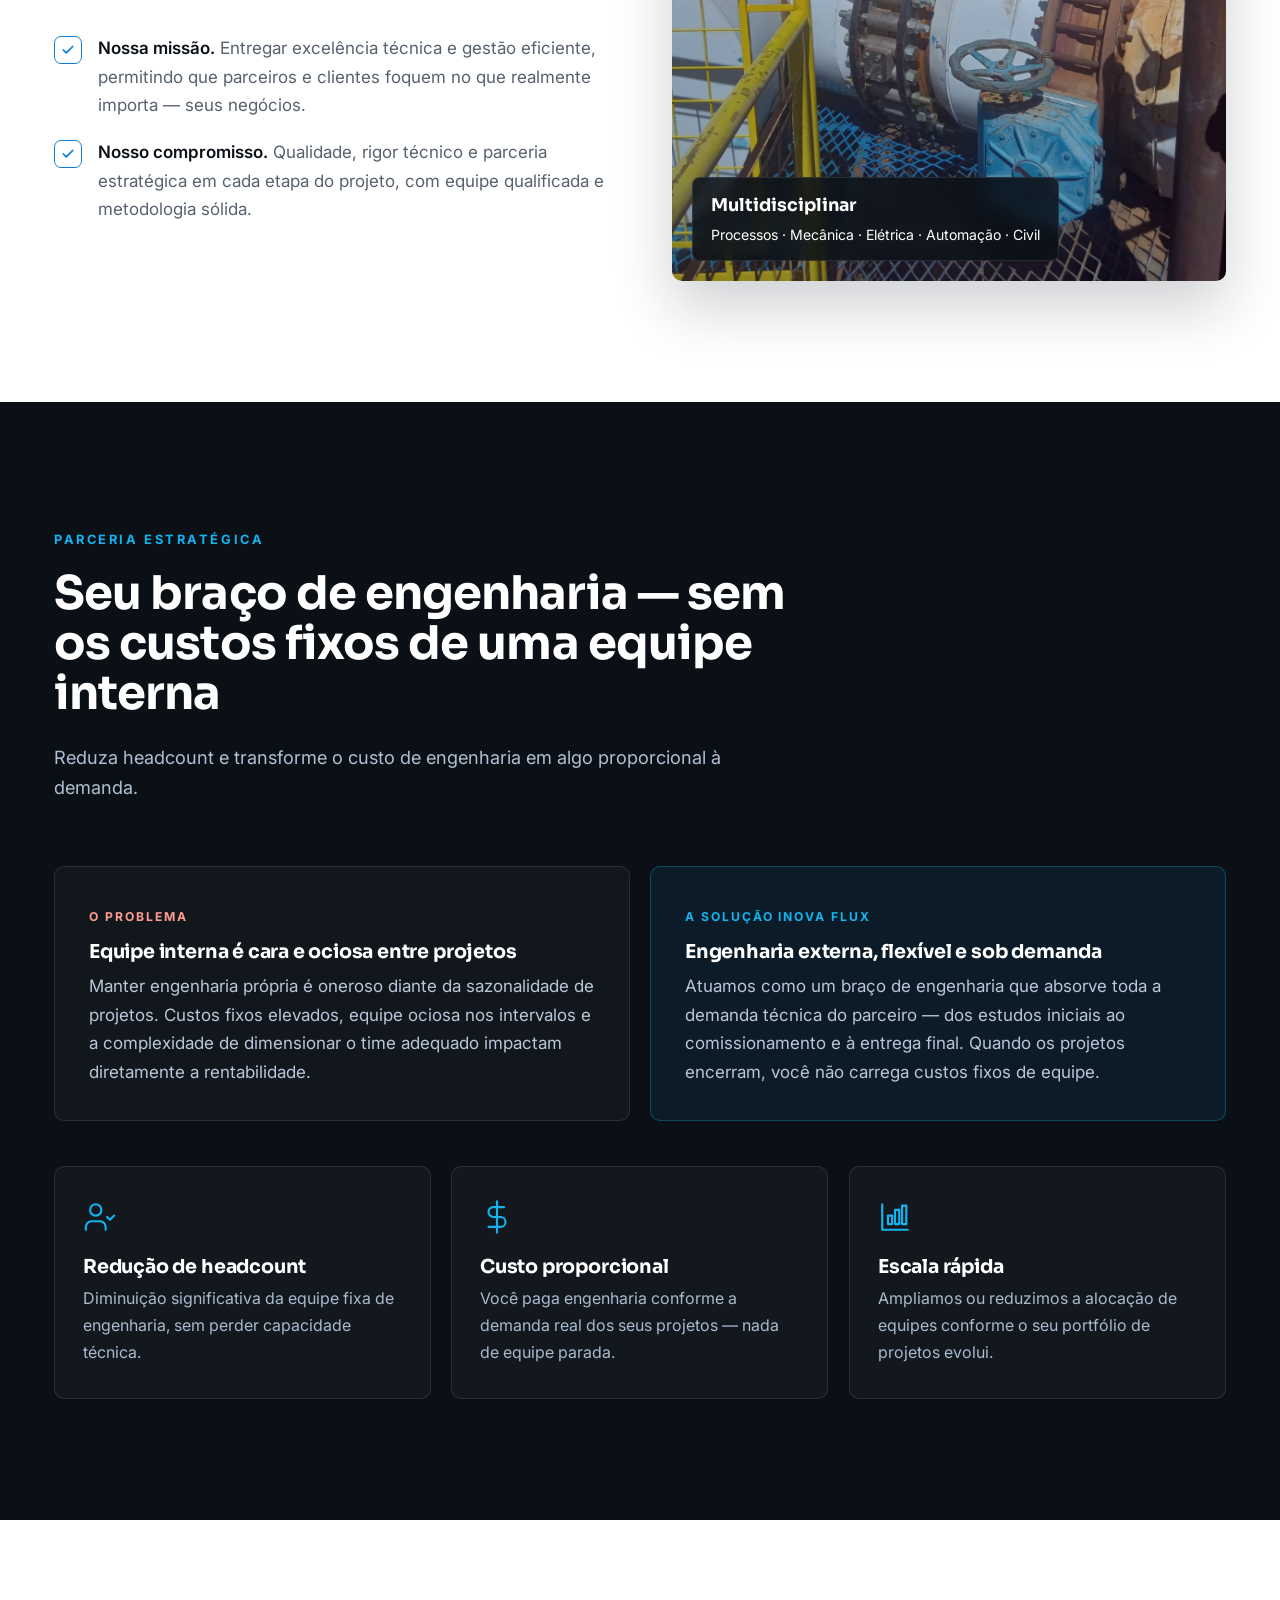
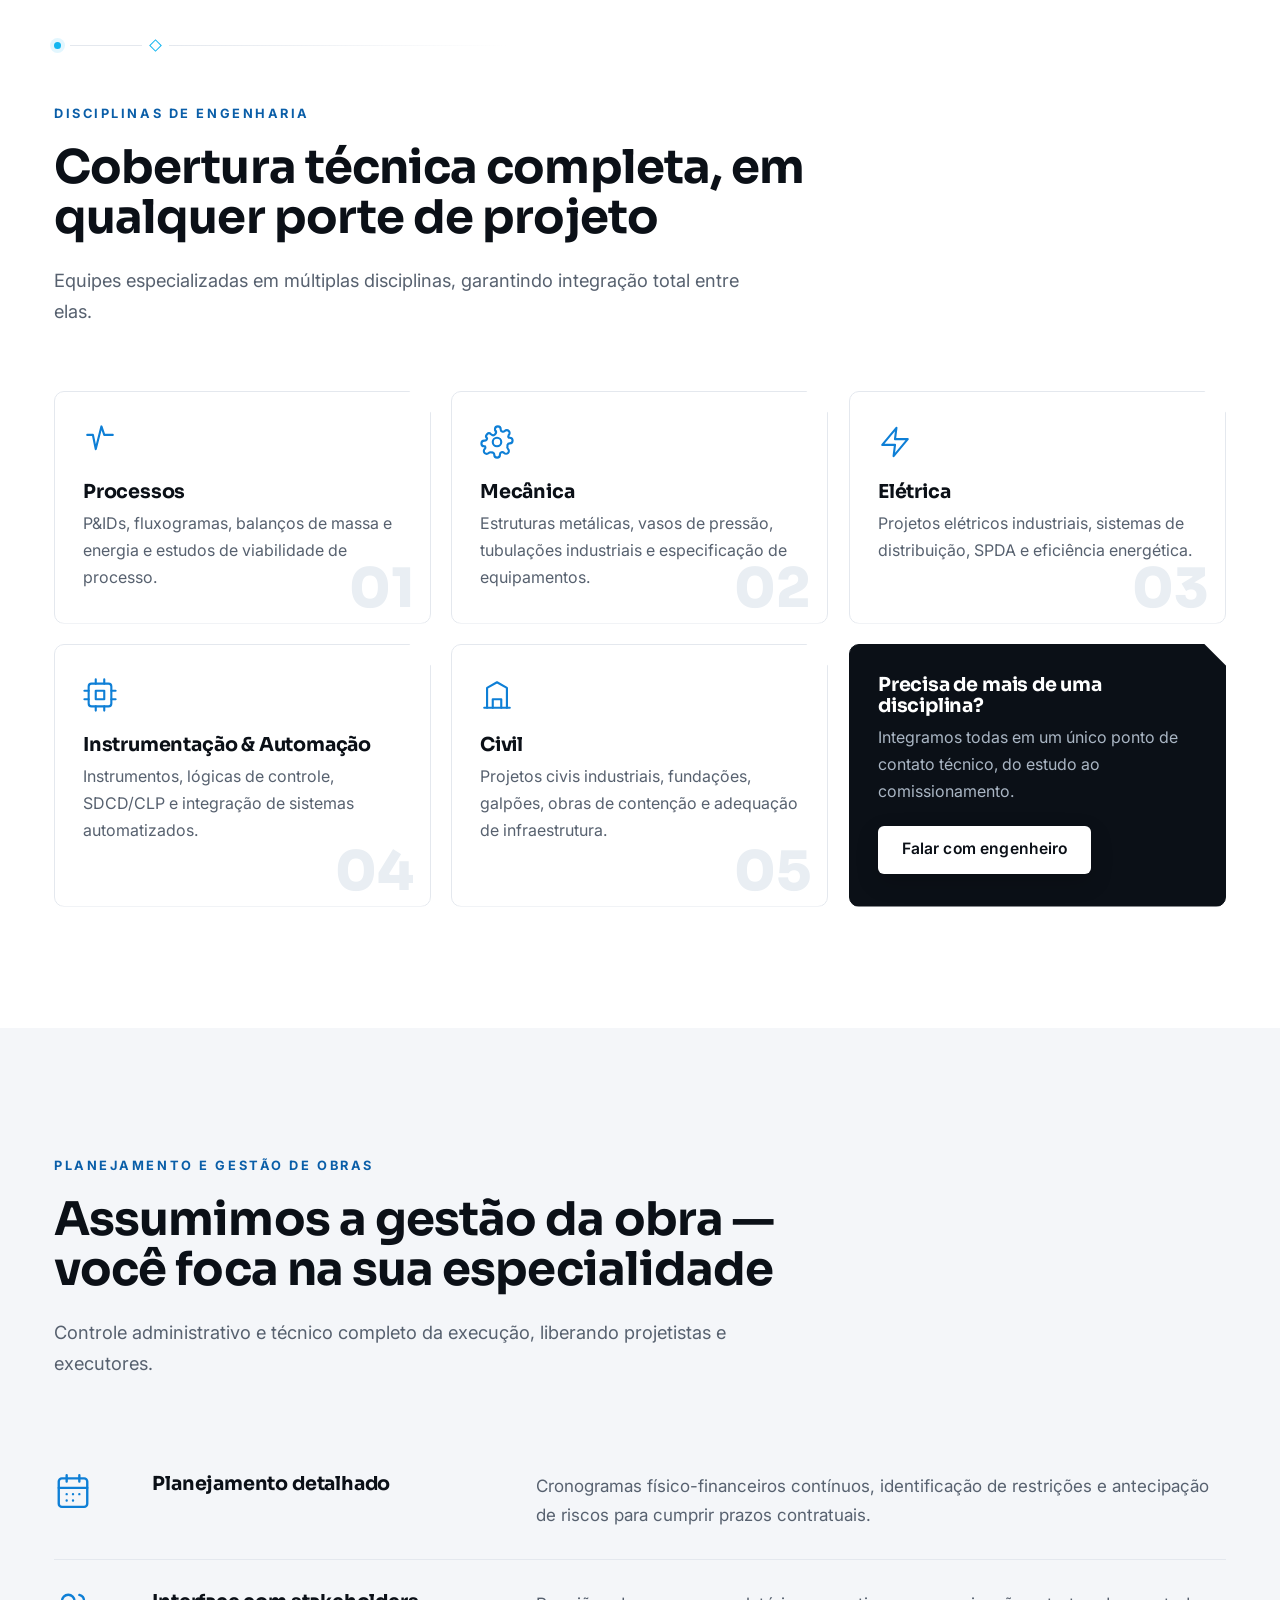
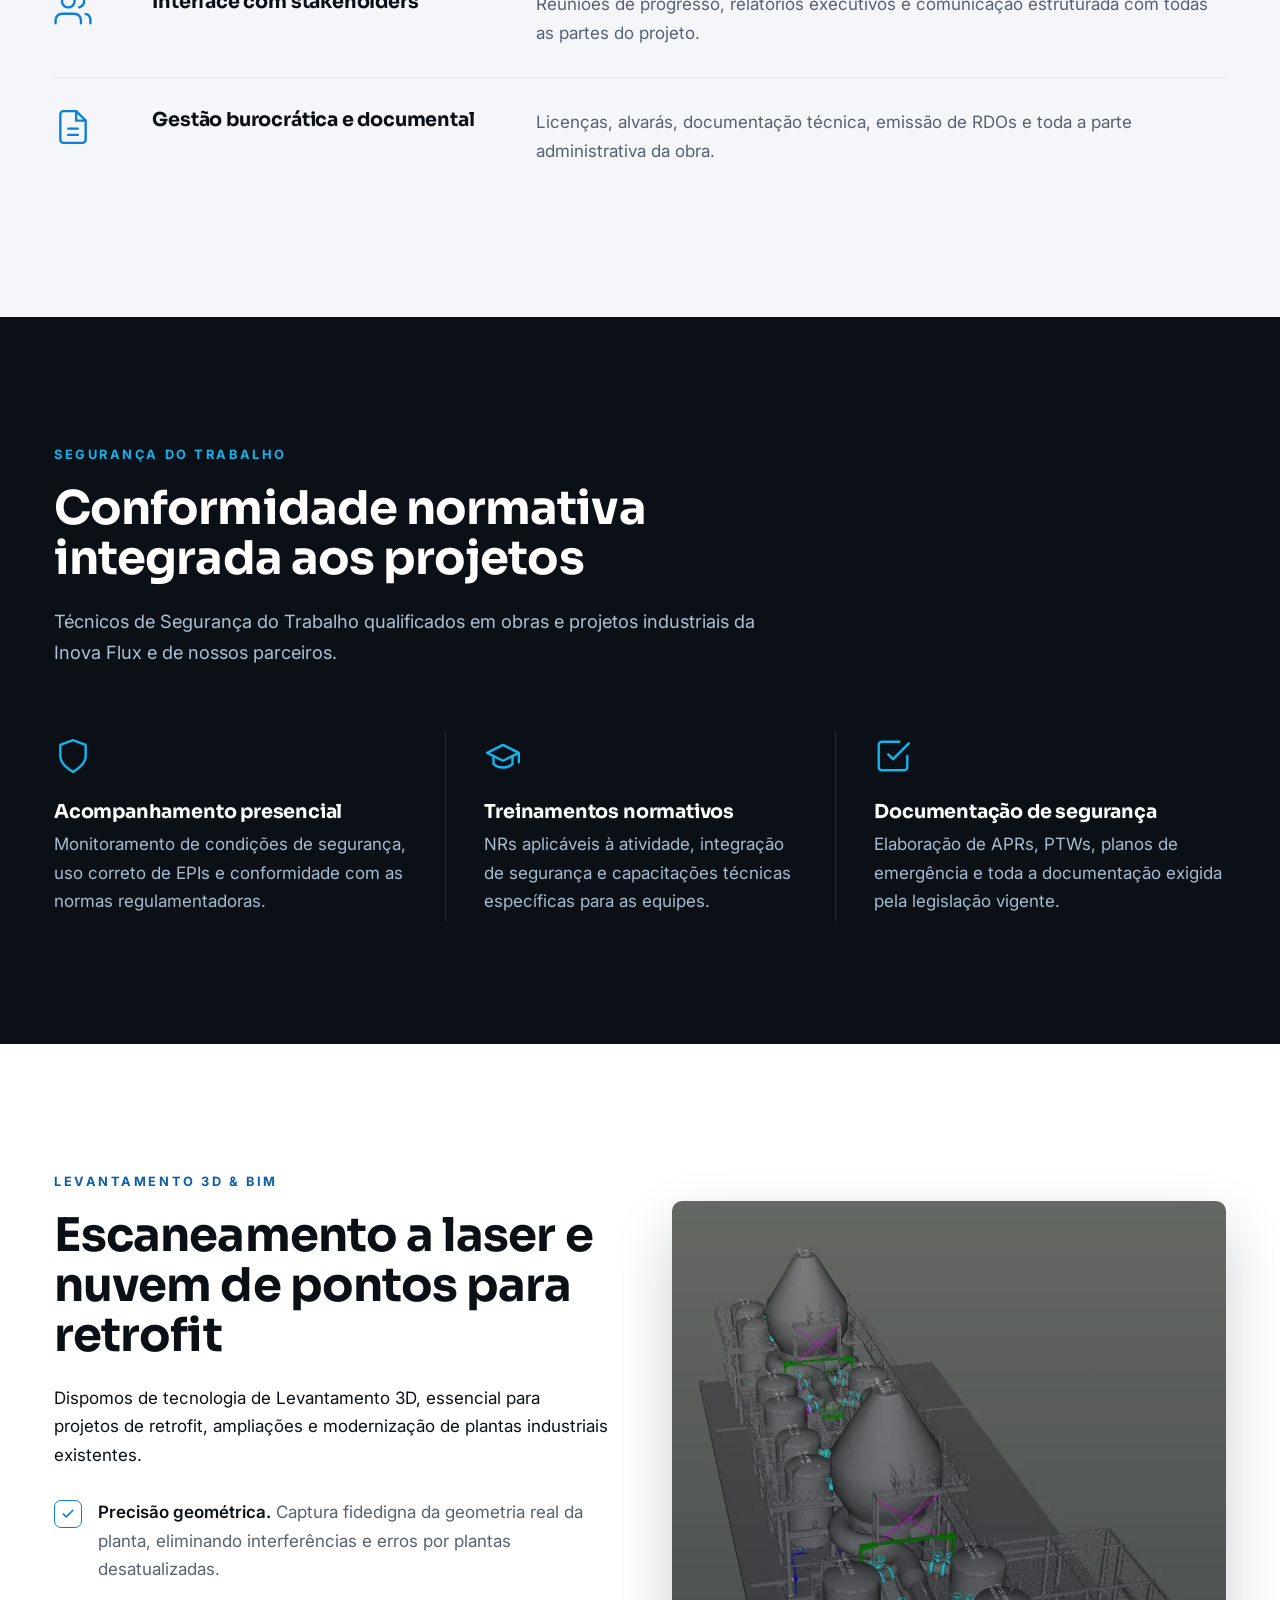
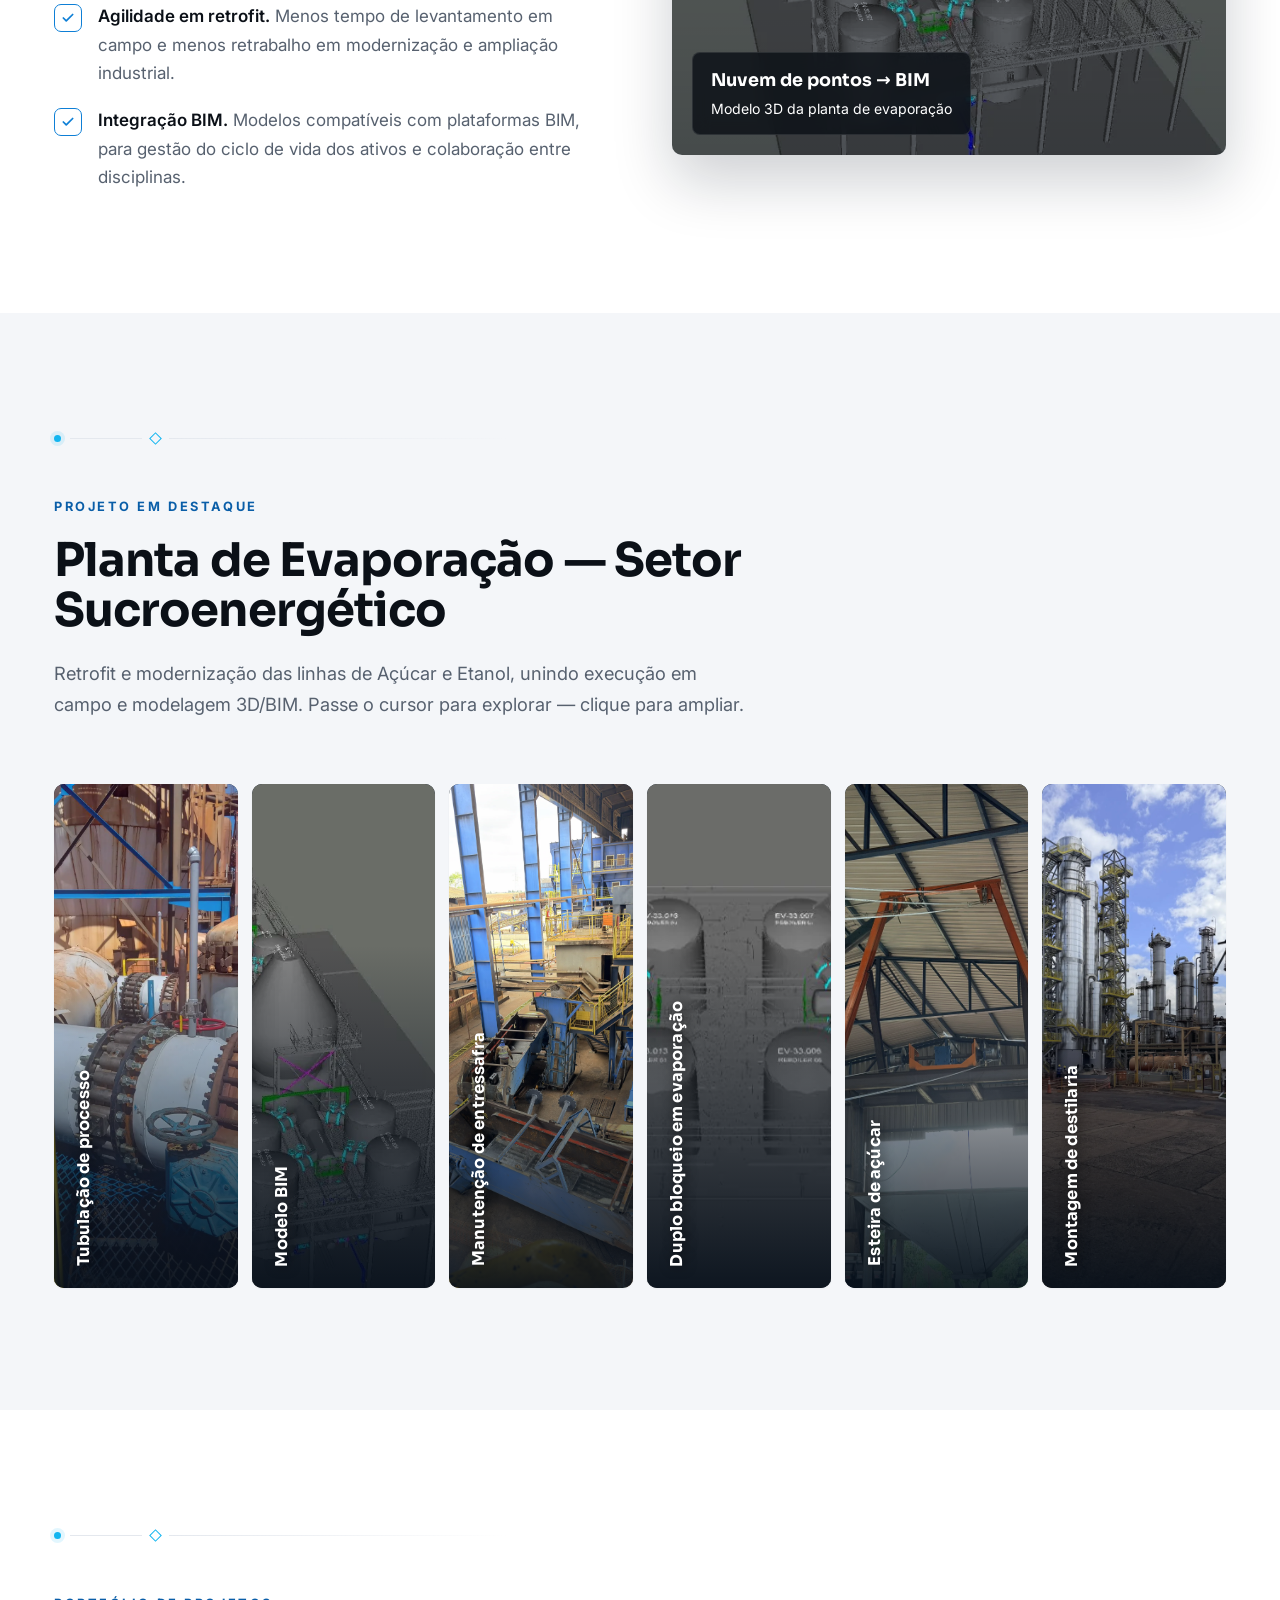
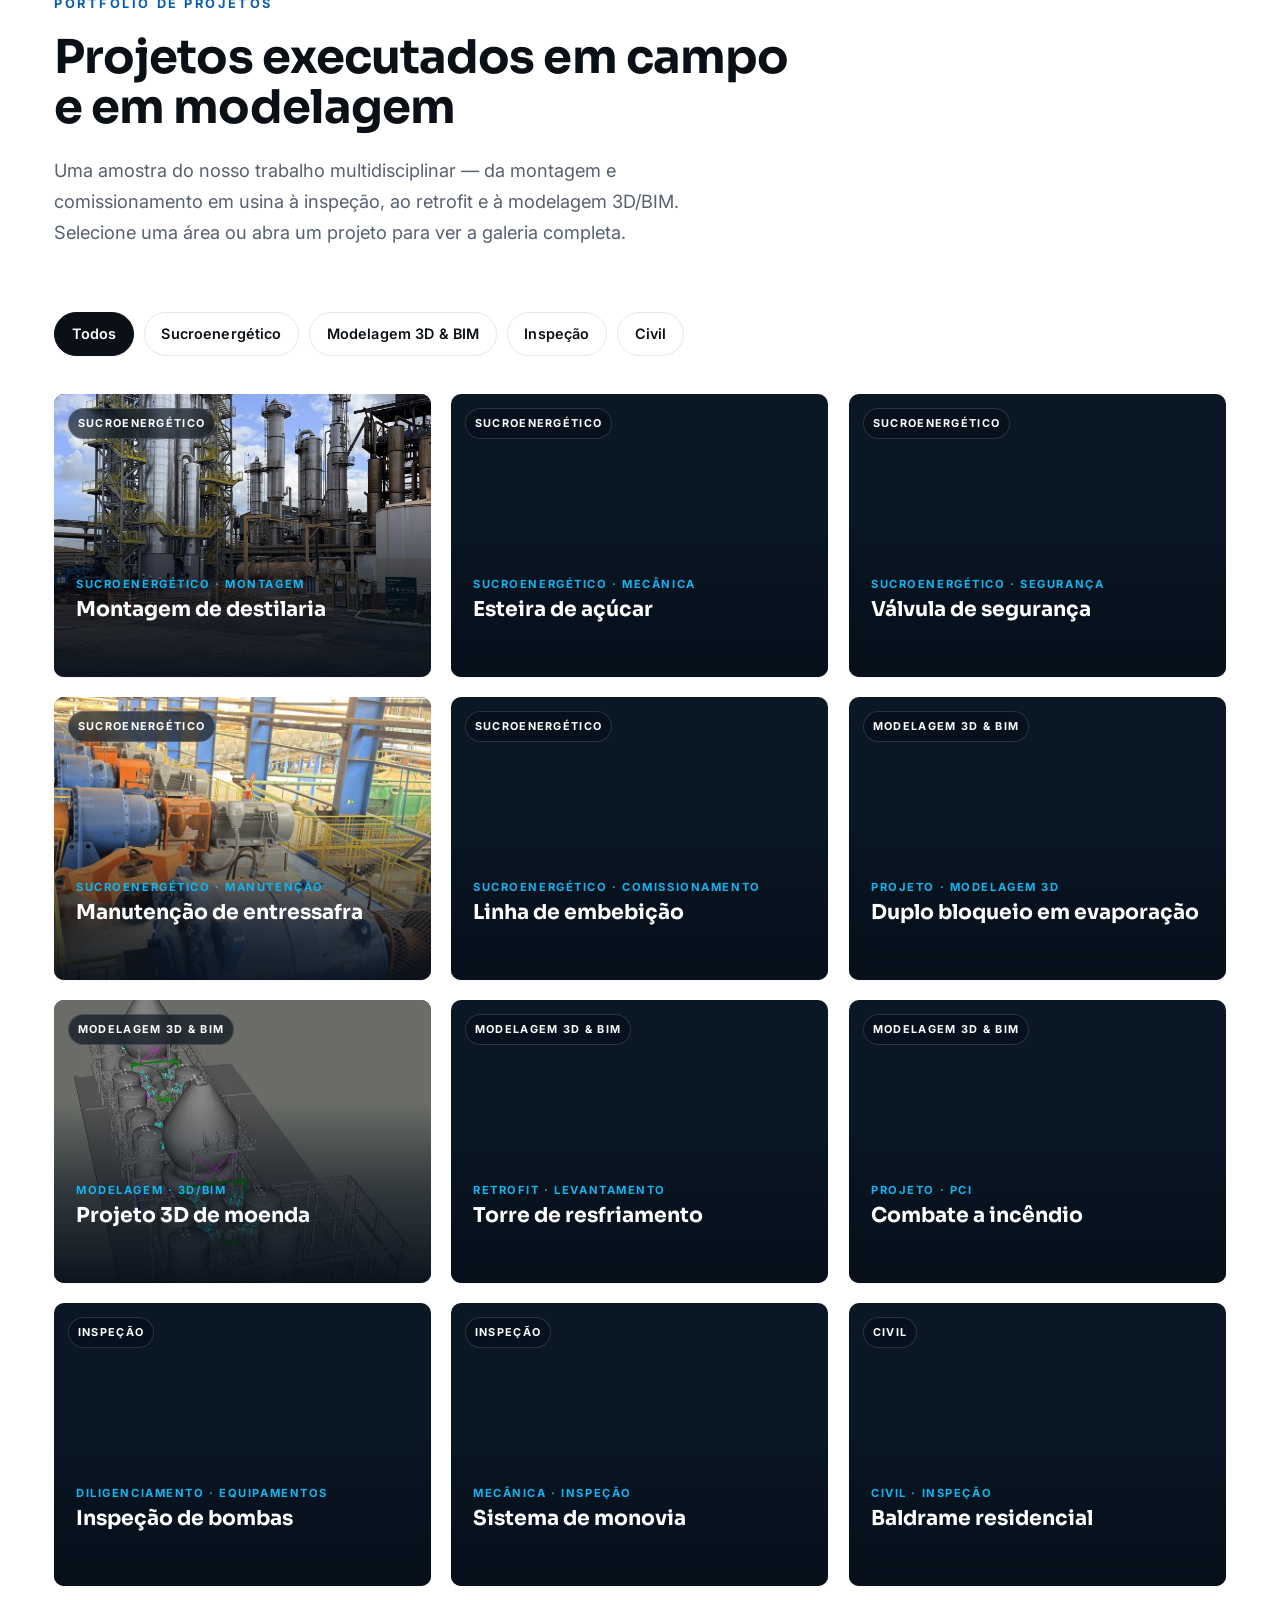
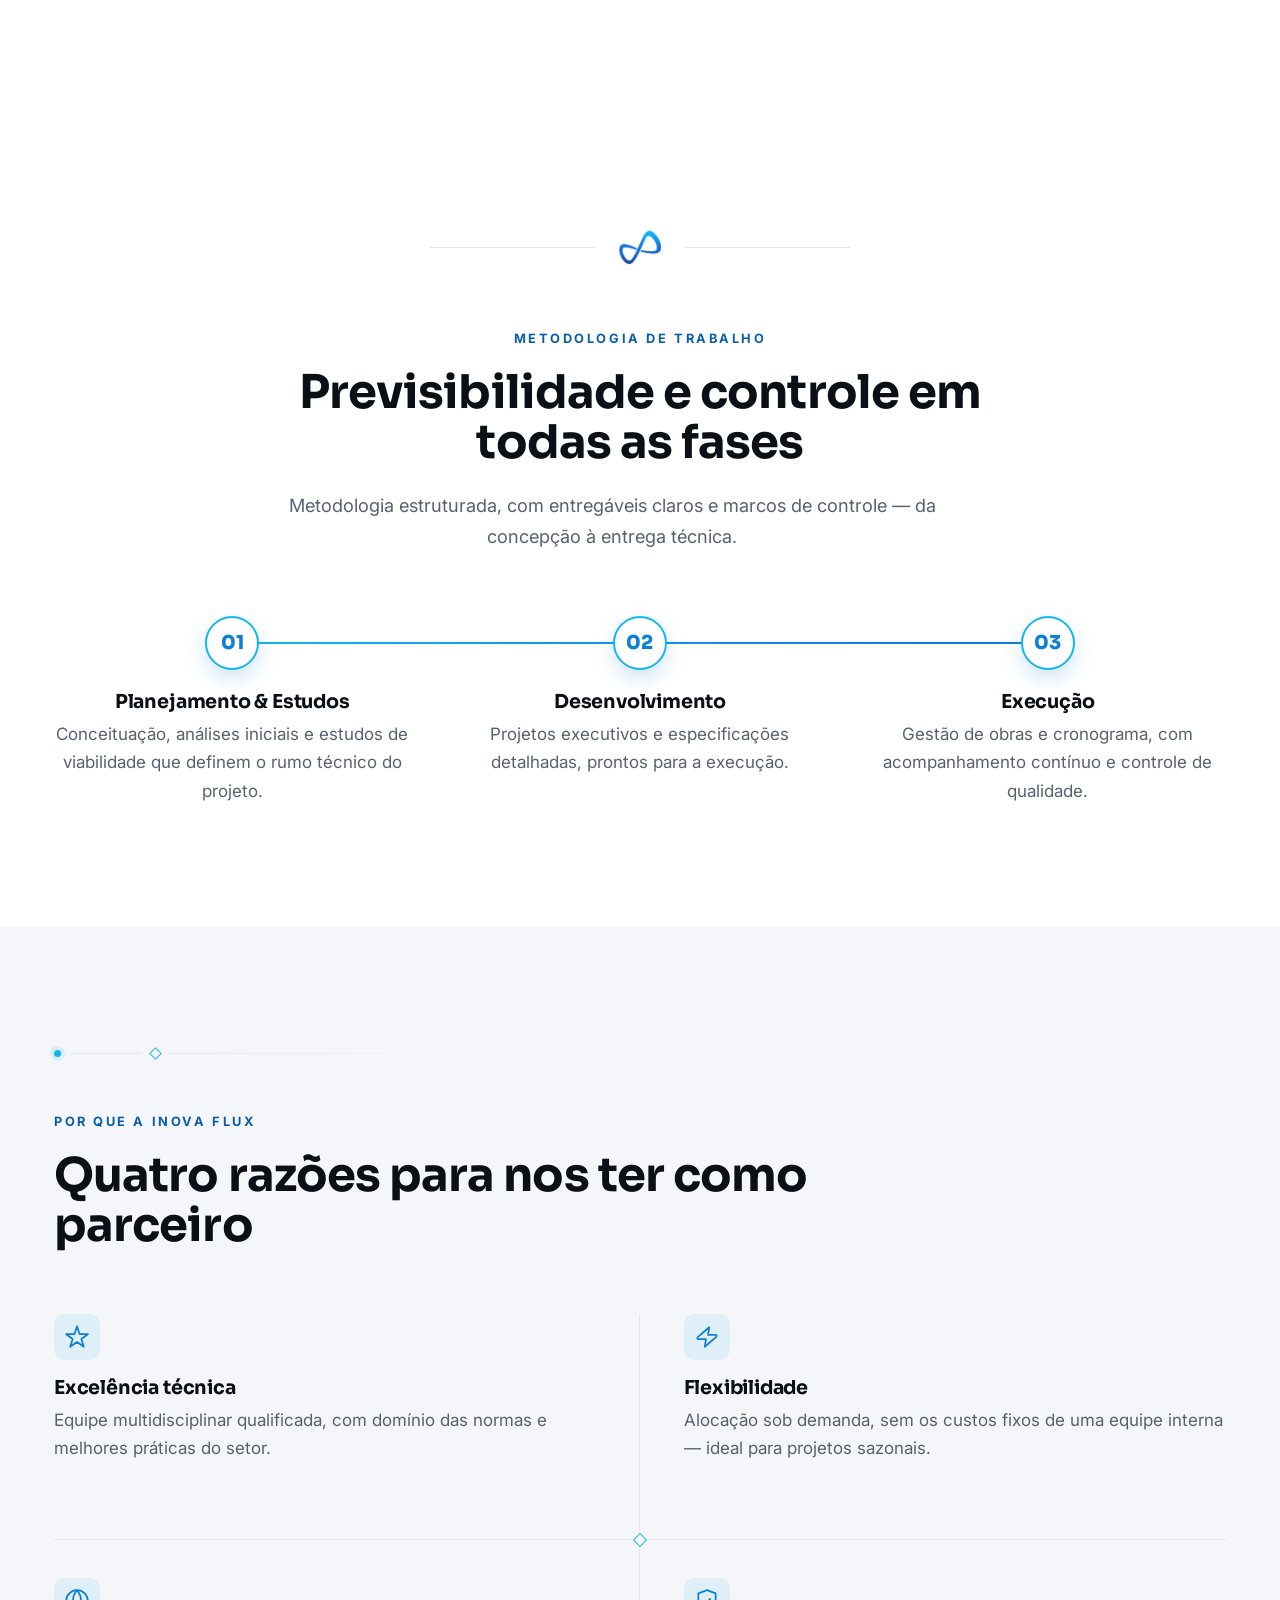
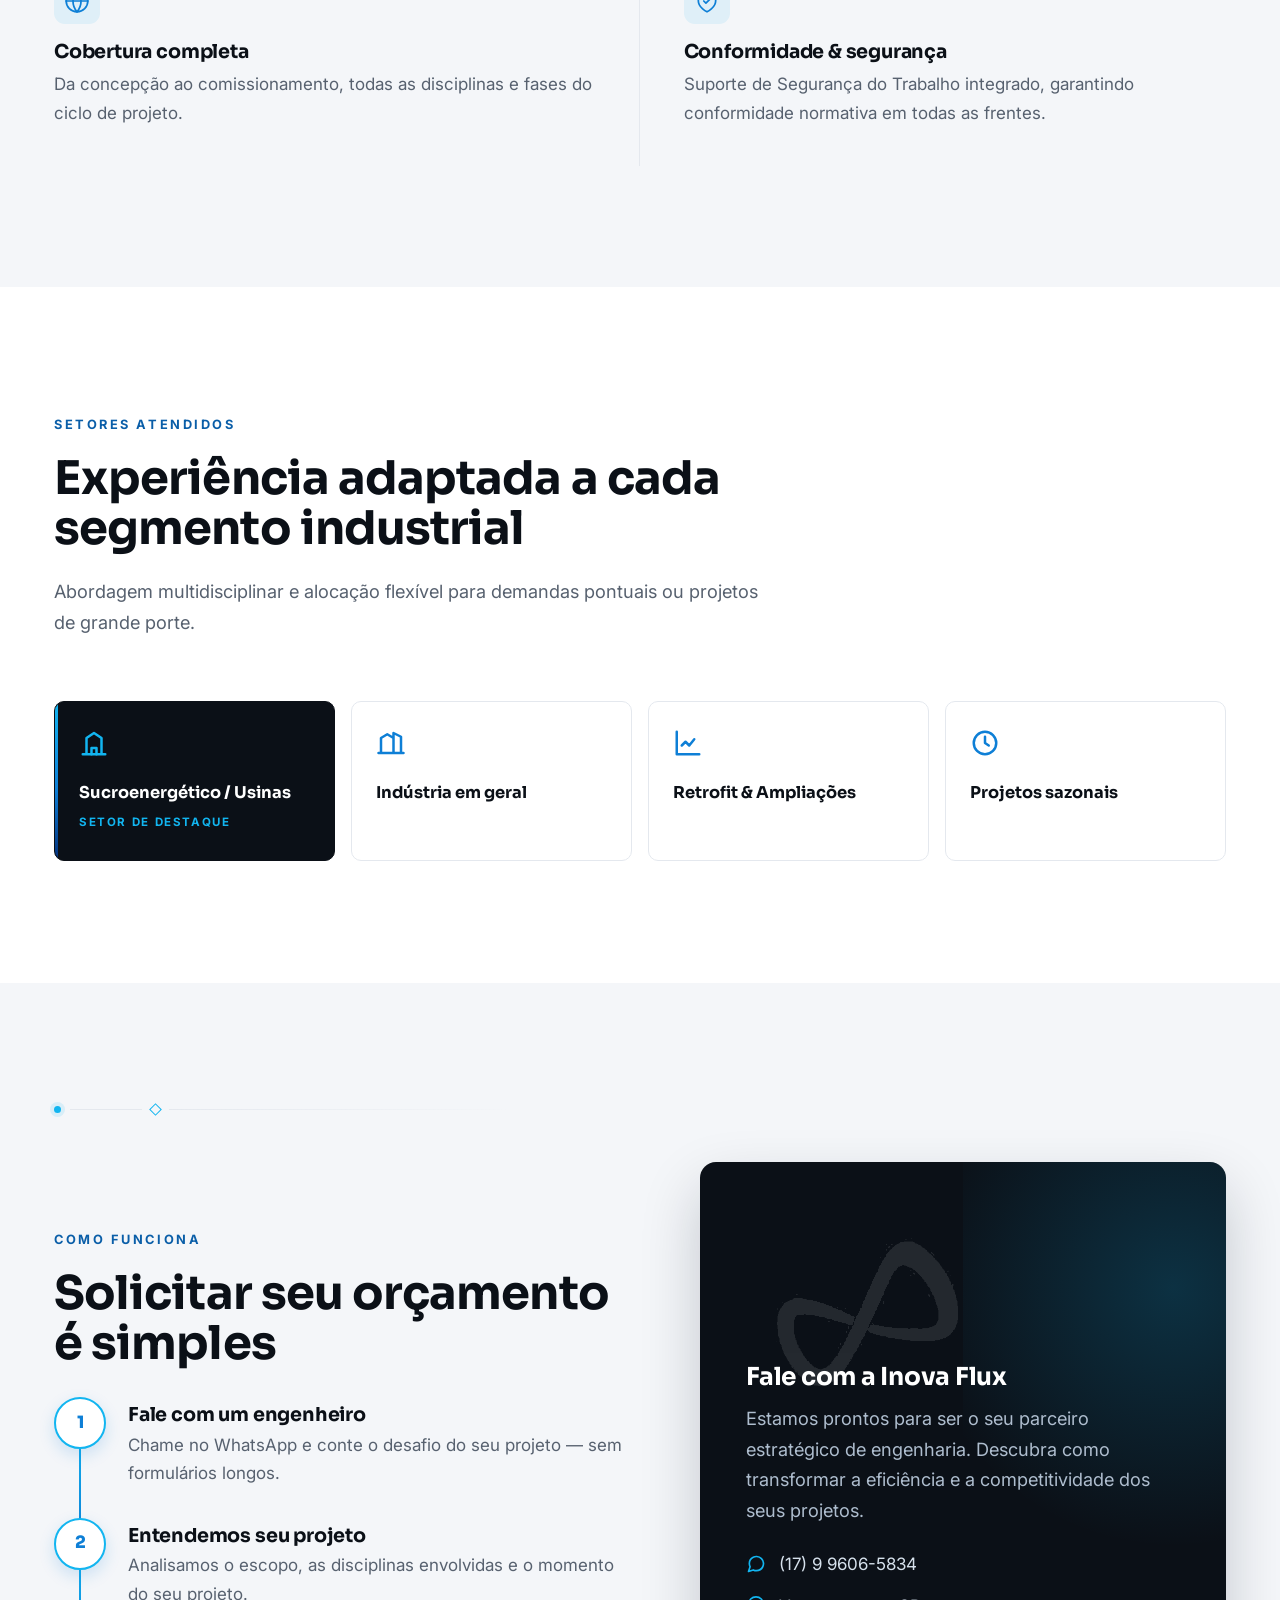
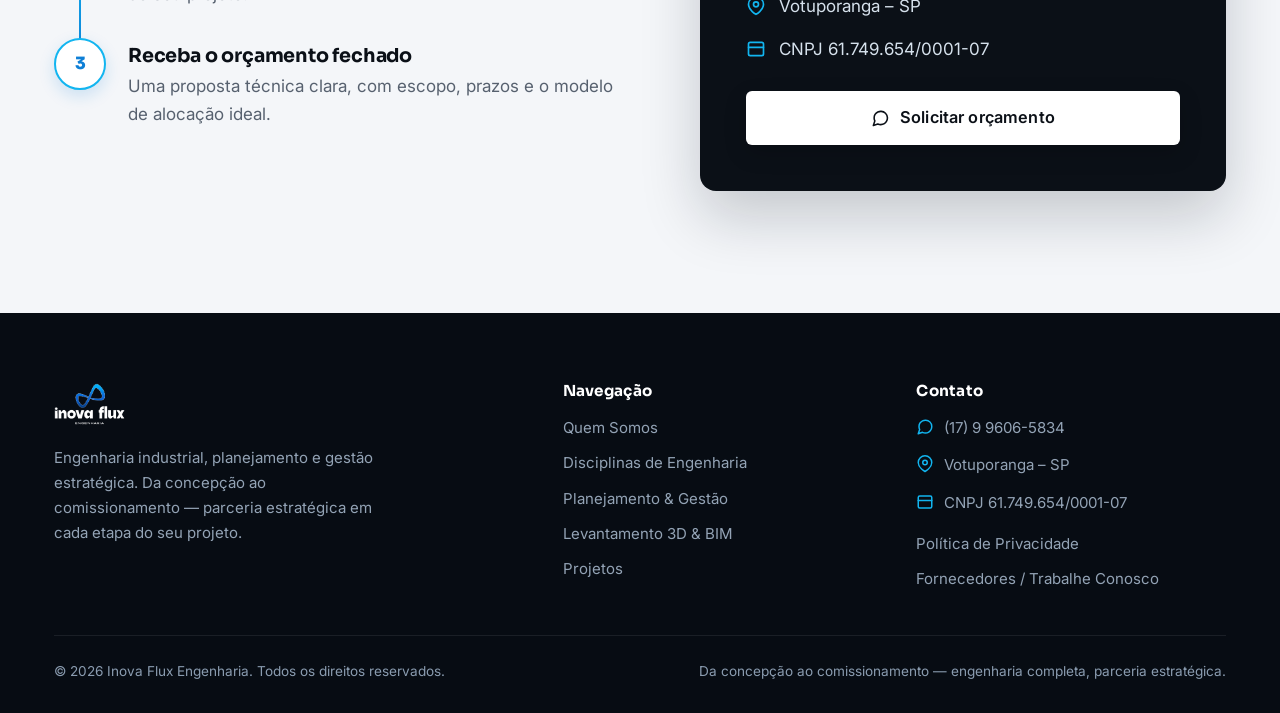
==== commit 331a2877: "CTAs só abrem o widget, sem âncora para o contato Os gatilhos [data-cta] tinham href="#contato" (ou " ====
--- a/Site/index.html
+++ b/Site/index.html
@@ -35,7 +35,7 @@
 
 <!-- BuildV CRM — Chat flutuante -->
 <script src="https://app-crm.buildv.com.br/widget.js" data-widget="wid_47ecce6d9a8fedb538035c45caa10f50" data-api="https://crm-clients-api.buildv.com.br" async></script>
-<script src="js/cta-widget.js?v=1" defer></script>
+<script src="js/cta-widget.js?v=2" defer></script>
 </head>
 <body>
 <!-- BuildV: GTM (noscript) -->
@@ -60,7 +60,7 @@
         <li><a href="#portfolio">Projetos</a></li>
         <li><a href="#contato">Contato</a></li>
       </ul>
-      <a id="cta-chat1" class="btn nav-cta" data-cta="orcamento" href="#contato" role="button">Solicitar orçamento</a>
+      <a id="cta-chat1" class="btn nav-cta" data-cta="orcamento" role="button" tabindex="0">Solicitar orçamento</a>
     </nav>
 
     <button class="burger" id="burger" aria-label="Abrir menu" aria-expanded="false" aria-controls="nav">
@@ -81,7 +81,7 @@
     <h1>Da concepção ao comissionamento, <span class="accent">engenharia industrial completa.</span></h1>
     <p class="hero-sub">Soluções técnicas integradas para a indústria, com o rigor de quem entrega do estudo de viabilidade à entrega técnica final. A Inova Flux é o seu braço de engenharia externo, flexível e multidisciplinar.</p>
     <div class="hero-actions">
-      <a id="cta-chat2" class="btn btn--lg" data-cta="orcamento" href="#contato" role="button">
+      <a id="cta-chat2" class="btn btn--lg" data-cta="orcamento" role="button" tabindex="0">
         <svg viewBox="0 0 24 24" fill="none" stroke="currentColor" stroke-width="2" stroke-linecap="round" stroke-linejoin="round"><path d="M21 11.5a8.38 8.38 0 0 1-.9 3.8 8.5 8.5 0 0 1-7.6 4.7 8.38 8.38 0 0 1-3.8-.9L3 21l1.9-5.7a8.38 8.38 0 0 1-.9-3.8 8.5 8.5 0 0 1 4.7-7.6 8.38 8.38 0 0 1 3.8-.9h.5a8.48 8.48 0 0 1 8 8v.5z"/></svg>
         Solicitar orçamento
       </a>
@@ -214,7 +214,7 @@
       <div class="card card--cta" data-reveal>
         <h3 style="margin-bottom:.5rem">Precisa de mais de uma disciplina?</h3>
         <p style="margin-bottom:1.3rem">Integramos todas em um único ponto de contato técnico, do estudo ao comissionamento.</p>
-        <a id="cta-chat3" class="btn btn--light" data-cta="disciplinas" style="align-self:flex-start" href="#contato" role="button">Falar com engenheiro</a>
+        <a id="cta-chat3" class="btn btn--light" data-cta="disciplinas" style="align-self:flex-start" role="button" tabindex="0">Falar com engenheiro</a>
       </div>
     </div>
   </div>
@@ -604,11 +604,11 @@
         <h3>Fale com a Inova Flux</h3>
         <p class="lead">Estamos prontos para ser o seu parceiro estratégico de engenharia. Descubra como transformar a eficiência e a competitividade dos seus projetos.</p>
         <ul class="contact-info">
-          <li><svg viewBox="0 0 24 24" fill="none" stroke="currentColor" stroke-width="2" stroke-linecap="round" stroke-linejoin="round"><path d="M21 11.5a8.38 8.38 0 0 1-.9 3.8 8.5 8.5 0 0 1-7.6 4.7 8.38 8.38 0 0 1-3.8-.9L3 21l1.9-5.7a8.38 8.38 0 0 1-.9-3.8 8.5 8.5 0 0 1 4.7-7.6 8.38 8.38 0 0 1 3.8-.9h.5a8.48 8.48 0 0 1 8 8v.5z"/></svg><a data-cta="orcamento" href="#contato" role="button">(17) 9 9606-5834</a></li>
+          <li><svg viewBox="0 0 24 24" fill="none" stroke="currentColor" stroke-width="2" stroke-linecap="round" stroke-linejoin="round"><path d="M21 11.5a8.38 8.38 0 0 1-.9 3.8 8.5 8.5 0 0 1-7.6 4.7 8.38 8.38 0 0 1-3.8-.9L3 21l1.9-5.7a8.38 8.38 0 0 1-.9-3.8 8.5 8.5 0 0 1 4.7-7.6 8.38 8.38 0 0 1 3.8-.9h.5a8.48 8.48 0 0 1 8 8v.5z"/></svg><a data-cta="orcamento" role="button" tabindex="0">(17) 9 9606-5834</a></li>
           <li><svg viewBox="0 0 24 24" fill="none" stroke="currentColor" stroke-width="2" stroke-linecap="round" stroke-linejoin="round"><path d="M21 10c0 7-9 12-9 12s-9-5-9-12a9 9 0 0 1 18 0z"/><circle cx="12" cy="10" r="3"/></svg>Votuporanga – SP</li>
           <li><svg viewBox="0 0 24 24" fill="none" stroke="currentColor" stroke-width="2" stroke-linecap="round" stroke-linejoin="round"><rect x="3" y="4" width="18" height="16" rx="2"/><path d="M3 10h18"/></svg>CNPJ 61.749.654/0001-07</li>
         </ul>
-        <a id="cta-chat5" class="btn btn--light btn--lg" data-cta="orcamento" style="width:100%;justify-content:center" href="#contato" role="button">
+        <a id="cta-chat5" class="btn btn--light btn--lg" data-cta="orcamento" style="width:100%;justify-content:center" role="button" tabindex="0">
           <svg viewBox="0 0 24 24" fill="none" stroke="currentColor" stroke-width="2" stroke-linecap="round" stroke-linejoin="round"><path d="M21 11.5a8.38 8.38 0 0 1-.9 3.8 8.5 8.5 0 0 1-7.6 4.7 8.38 8.38 0 0 1-3.8-.9L3 21l1.9-5.7a8.38 8.38 0 0 1-.9-3.8 8.5 8.5 0 0 1 4.7-7.6 8.38 8.38 0 0 1 3.8-.9h.5a8.48 8.48 0 0 1 8 8v.5z"/></svg>
           Solicitar orçamento
         </a>
@@ -640,7 +640,7 @@
       <div>
         <h4>Contato</h4>
         <ul class="footer-contact">
-          <li><svg viewBox="0 0 24 24" fill="none" stroke="currentColor" stroke-width="2" stroke-linecap="round" stroke-linejoin="round"><path d="M21 11.5a8.38 8.38 0 0 1-.9 3.8 8.5 8.5 0 0 1-7.6 4.7 8.38 8.38 0 0 1-3.8-.9L3 21l1.9-5.7a8.38 8.38 0 0 1-.9-3.8 8.5 8.5 0 0 1 4.7-7.6 8.38 8.38 0 0 1 3.8-.9h.5a8.48 8.48 0 0 1 8 8v.5z"/></svg><a data-cta="orcamento" href="#contato" role="button">(17) 9 9606-5834</a></li>
+          <li><svg viewBox="0 0 24 24" fill="none" stroke="currentColor" stroke-width="2" stroke-linecap="round" stroke-linejoin="round"><path d="M21 11.5a8.38 8.38 0 0 1-.9 3.8 8.5 8.5 0 0 1-7.6 4.7 8.38 8.38 0 0 1-3.8-.9L3 21l1.9-5.7a8.38 8.38 0 0 1-.9-3.8 8.5 8.5 0 0 1 4.7-7.6 8.38 8.38 0 0 1 3.8-.9h.5a8.48 8.48 0 0 1 8 8v.5z"/></svg><a data-cta="orcamento" role="button" tabindex="0">(17) 9 9606-5834</a></li>
           <li><svg viewBox="0 0 24 24" fill="none" stroke="currentColor" stroke-width="2" stroke-linecap="round" stroke-linejoin="round"><path d="M21 10c0 7-9 12-9 12s-9-5-9-12a9 9 0 0 1 18 0z"/><circle cx="12" cy="10" r="3"/></svg>Votuporanga – SP</li>
           <li><svg viewBox="0 0 24 24" fill="none" stroke="currentColor" stroke-width="2" stroke-linecap="round" stroke-linejoin="round"><rect x="3" y="4" width="18" height="16" rx="2"/><path d="M3 10h18"/></svg>CNPJ 61.749.654/0001-07</li>
         </ul>
